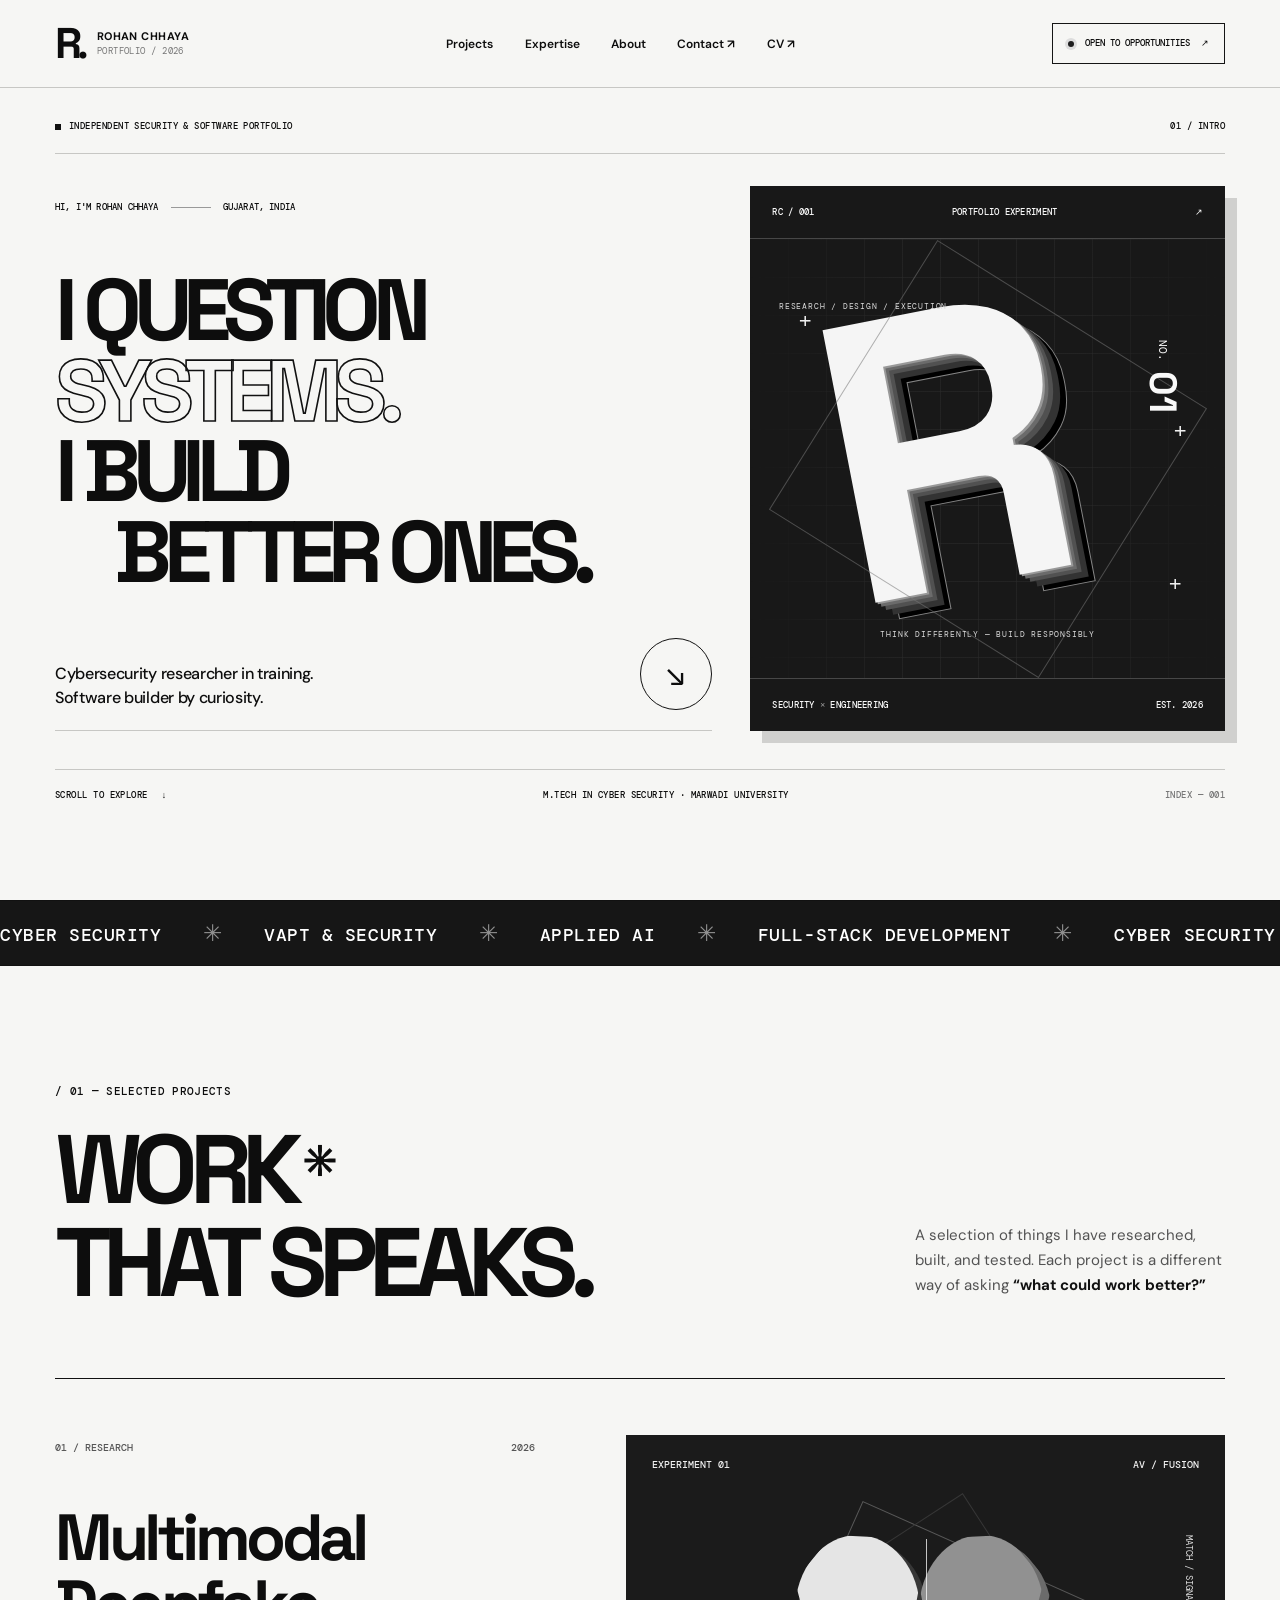
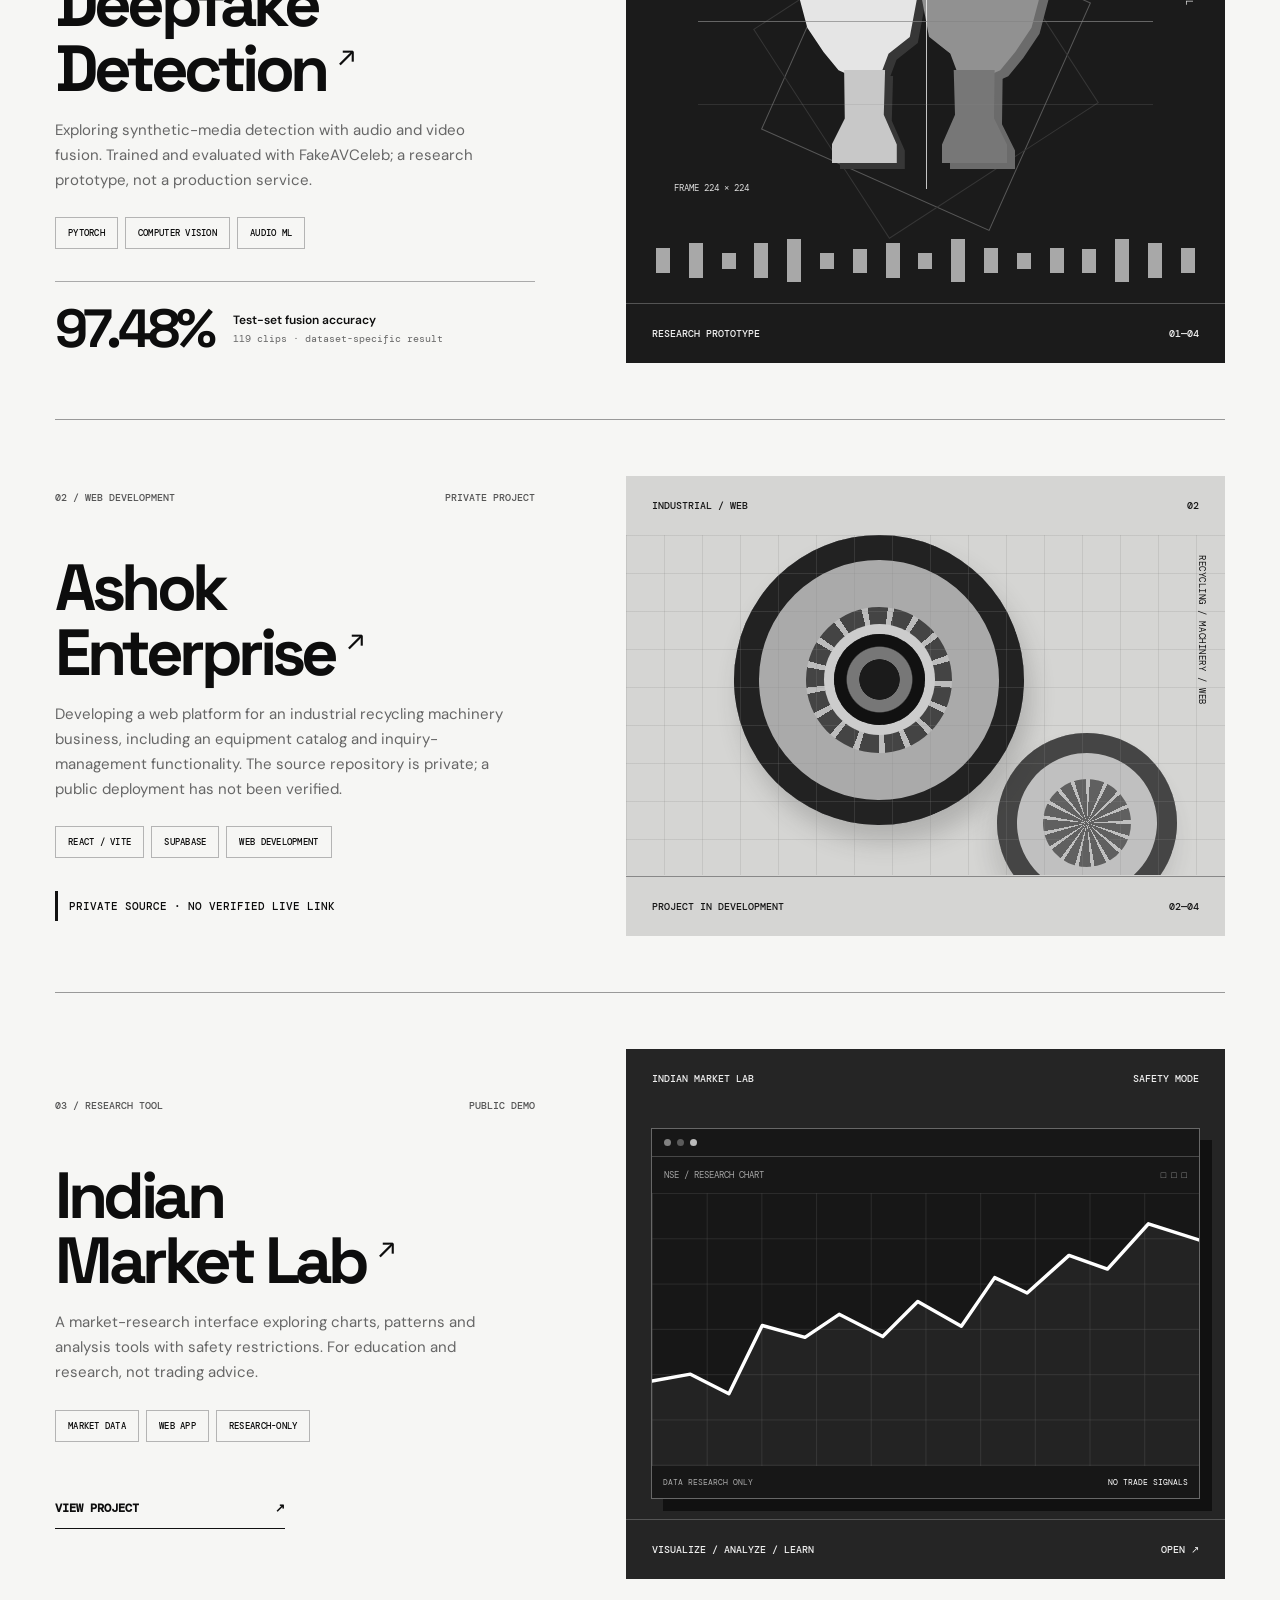
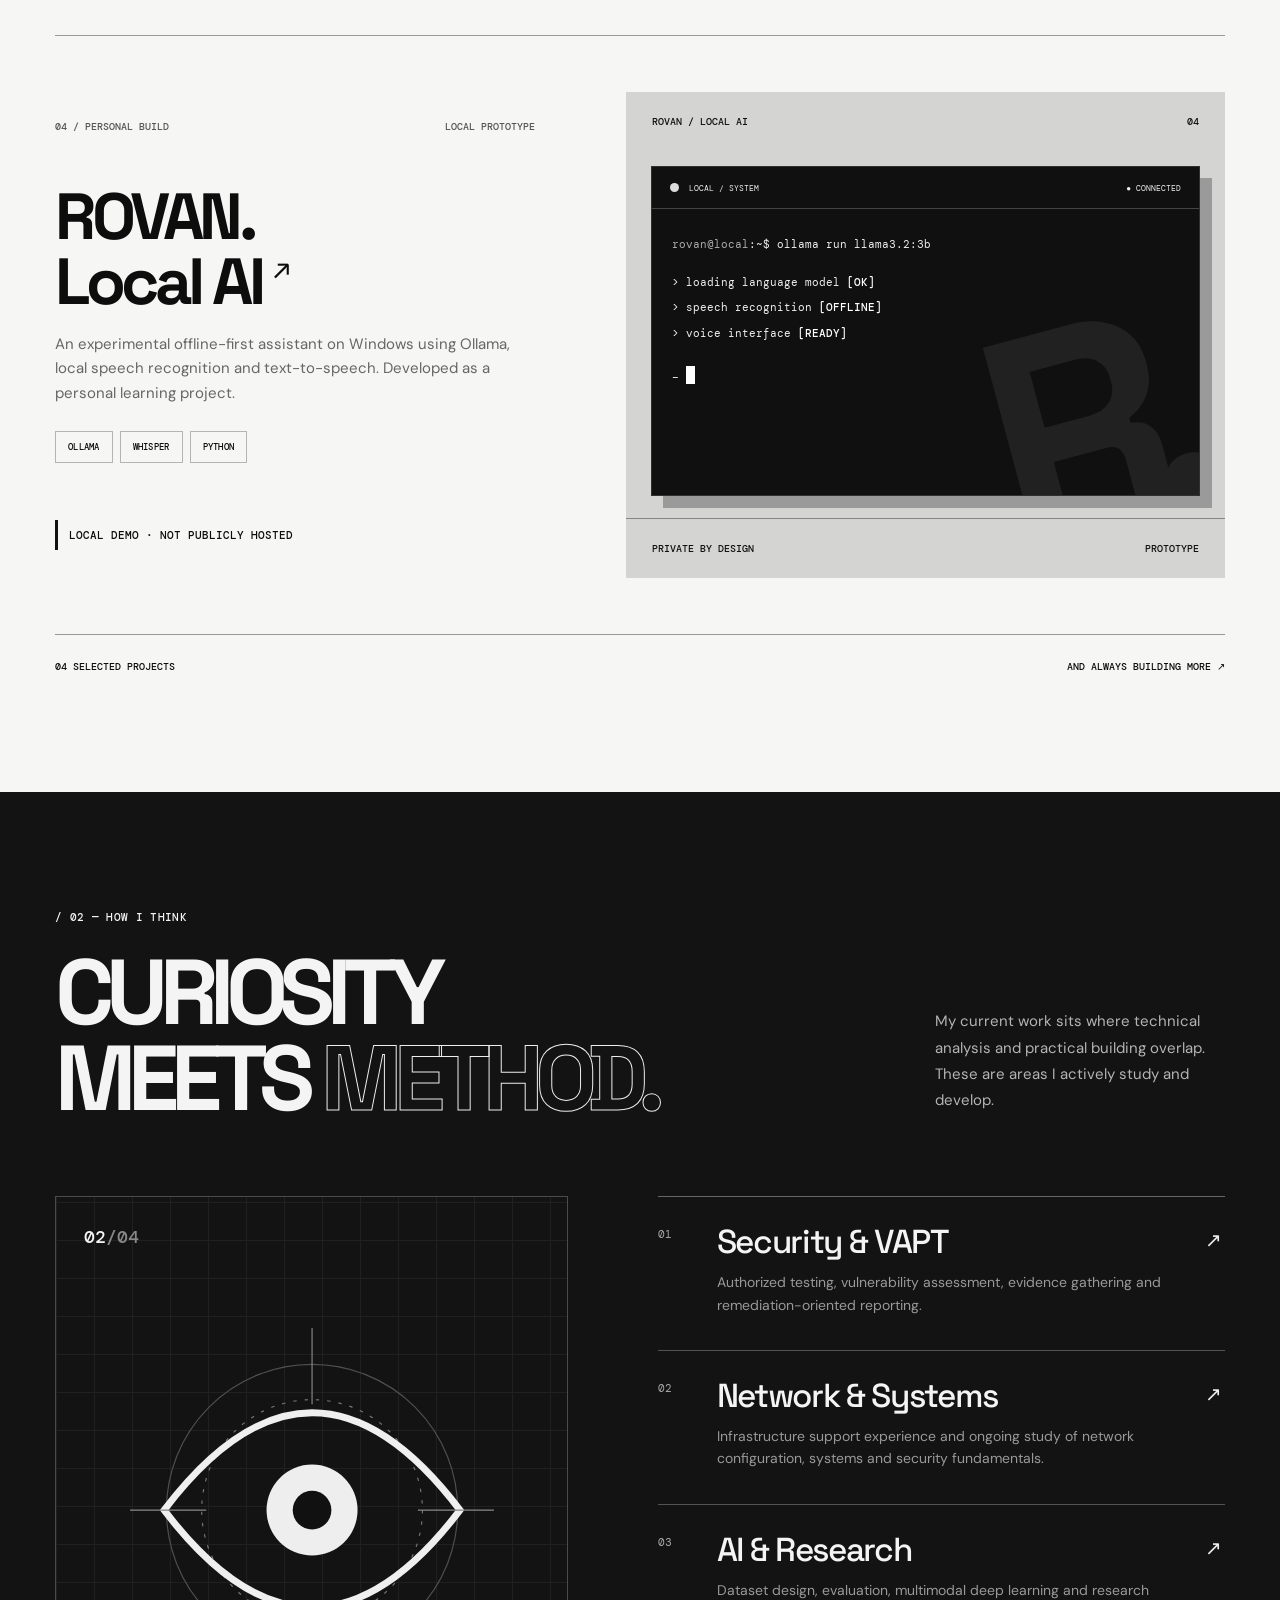
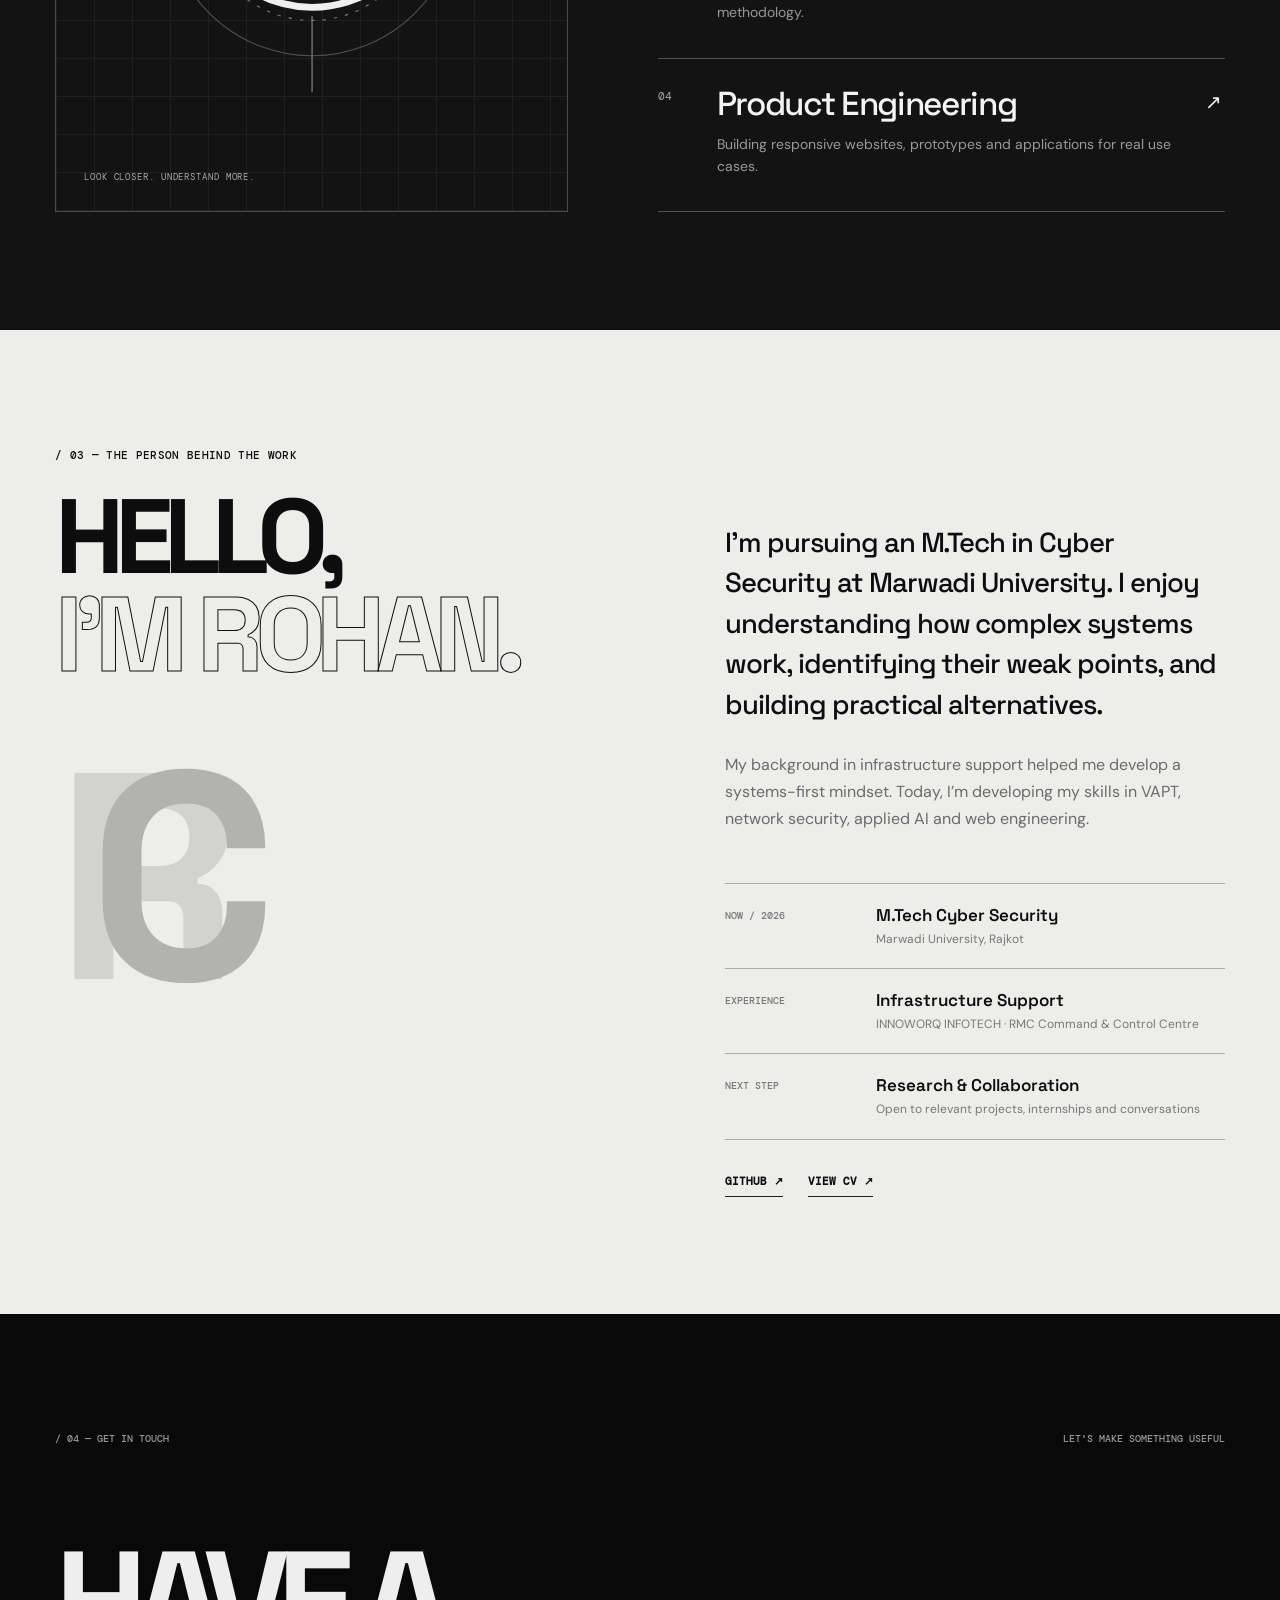
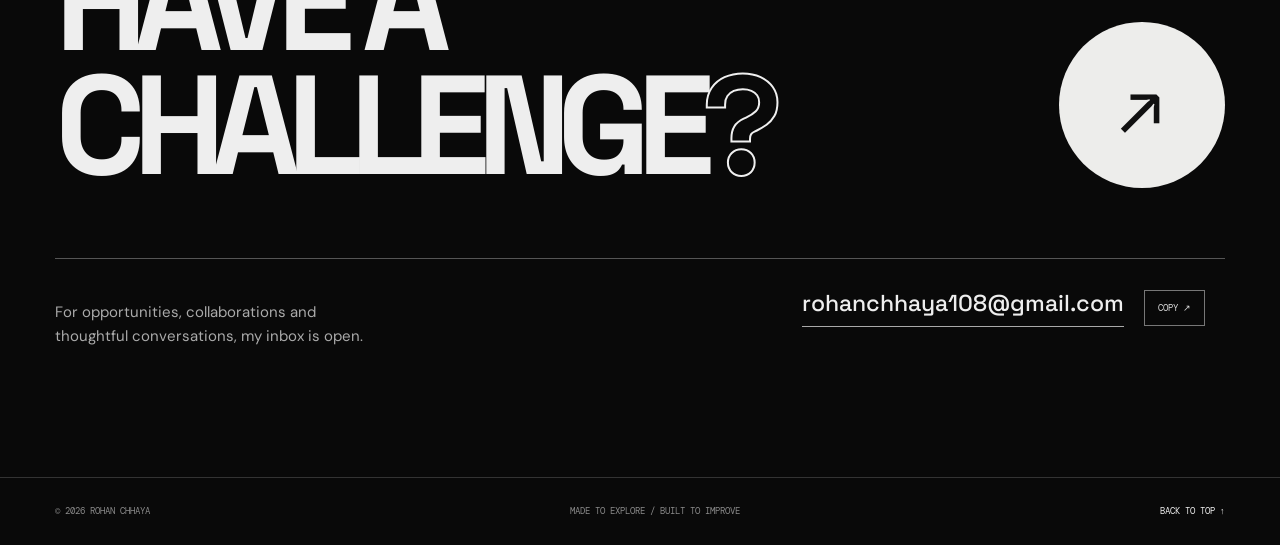
==== index.html @ 777777a0 "fix: correct Ashok Enterprise attribution and remove digital forensics" ====
<!DOCTYPE html>
<html lang="en">
<head>
  <meta charset="UTF-8">
  <meta name="viewport" content="width=device-width, initial-scale=1">
  <meta name="color-scheme" content="light">
  <meta name="theme-color" content="#f6f6f4">
  <meta name="description" content="Rohan Chhaya — M.Tech Cyber Security student, applied AI researcher, and security-minded developer. Selected projects, research and experience.">
  <meta property="og:title" content="Rohan Chhaya | Security, Research & Engineering">
  <meta property="og:description" content="Exploring the space between cybersecurity research and thoughtful engineering.">
  <meta property="og:type" content="website">
  <title>Rohan Chhaya — Selected Work</title>
  <link rel="icon" href="favicon.svg" type="image/svg+xml">
  <link rel="preconnect" href="https://fonts.googleapis.com">
  <link rel="preconnect" href="https://fonts.gstatic.com" crossorigin>
  <link href="https://fonts.googleapis.com/css2?family=DM+Mono:wght@400;500&family=DM+Sans:wght@400;500;600;700&family=Space+Grotesk:wght@400;500;600;700&display=swap" rel="stylesheet">
  <link rel="stylesheet" href="style.css">
  <script>if (!window.matchMedia('(prefers-reduced-motion: reduce)').matches) document.documentElement.classList.add('intro-active');</script>
  <link rel="stylesheet" href="intro.css">
  <script src="script.js" defer></script>
  <script src="intro.js" defer></script>
</head>
<body>
  <div class="intro-screen" id="portfolio-intro" role="dialog" aria-modal="true" aria-label="Portfolio opening">
    <div class="intro-rail"><span>RC / 2026</span><span>AN EXPLORATION OF SECURITY &amp; DESIGN</span></div>
    <div class="intro-stage">
      <div class="intro-monogram" aria-hidden="true">R</div>
      <span class="intro-kicker">WELCOME TO MY WORLD</span>
      <div class="intro-name" aria-label="Rohan Chhaya"><span>ROHAN</span><span>CHHAYA<span class="intro-period">.</span></span></div>
      <p class="intro-desc">SECURITY × RESEARCH × ENGINEERING</p>
    </div>
    <div class="intro-footer">
      <span>OPENING PORTFOLIO / 001</span>
      <div class="intro-progress" aria-hidden="true"><span></span></div>
      <button class="intro-skip" type="button" aria-label="Skip opening animation">SKIP INTRO ↗</button>
    </div>
  </div>
  <a class="skip-link" href="#main">Skip to content</a>
  <div class="progress" id="progress" aria-hidden="true"></div>
  <header class="header" id="top">
    <a class="identity" href="#top" aria-label="Rohan Chhaya, home"><span class="identity-mark">R<span class="identity-dot">.</span></span><span class="identity-name">ROHAN CHHAYA<small>PORTFOLIO / 2026</small></span></a>
    <nav class="nav" id="primary-nav" aria-label="Main navigation">
      <a href="#projects">Projects</a>
      <a href="#approach">Expertise</a>
      <a href="#about">About</a>
      <a href="#contact">Contact <span aria-hidden="true">↗</span></a>
      <a href="cv.html">CV ↗</a>
    </nav>
    <a class="availability" href="mailto:rohanchhaya108@gmail.com?subject=Portfolio%20enquiry"><span class="availability-indicator"></span> OPEN TO OPPORTUNITIES <span aria-hidden="true">↗</span></a>
    <button class="menu-button" type="button" aria-label="Open navigation" aria-controls="primary-nav" aria-expanded="false"><span></span><span></span></button>
  </header>

  <main id="main">
    <section class="hero" aria-labelledby="hero-heading">
      <div class="hero-gridline" aria-hidden="true"></div>
      <div class="hero-meta"><span><i class="meta-square"></i> INDEPENDENT SECURITY & SOFTWARE PORTFOLIO</span><span>01 / INTRO</span></div>
      <div class="hero-layout">
        <div class="hero-wording">
          <p class="eyebrow reveal">HI, I'M ROHAN CHHAYA <span class="eyebrow-rule"></span> GUJARAT, INDIA</p>
          <h1 id="hero-heading" class="hero-title reveal">I QUESTION<br><span class="title-outline">SYSTEMS.</span><br>I BUILD<br><span class="title-indent">BETTER <i>ONES.</i></span></h1>
          <div class="hero-lower reveal"><p>Cybersecurity researcher in training.<br>Software builder by curiosity.</p><a class="round-link" href="#projects" aria-label="Explore selected projects"><span aria-hidden="true">↘</span></a></div>
        </div>
        <div class="poster reveal" aria-label="Abstract monochrome Rohan Chhaya monogram artwork">
          <div class="poster-head"><span>RC / 001</span><span>PORTFOLIO EXPERIMENT</span><span>↗</span></div>
          <div class="poster-art" aria-hidden="true">
            <div class="poster-grid"></div>
            <div class="poster-tape tape-a">RESEARCH / DESIGN / EXECUTION</div>
            <div class="poster-letter poster-letter-back">R</div>
            <div class="poster-letter poster-letter-front">R</div>
            <div class="poster-ring"></div>
            <div class="poster-cross c1">+</div><div class="poster-cross c2">+</div><div class="poster-cross c3">+</div>
            <div class="poster-number">NO. <b>01</b></div>
            <div class="poster-tape tape-b">THINK DIFFERENTLY — BUILD RESPONSIBLY</div>
          </div>
          <div class="poster-foot"><span>SECURITY <b>×</b> ENGINEERING</span><span>EST. 2026</span></div>
        </div>
      </div>
      <div class="hero-foot"><span>SCROLL TO EXPLORE <span aria-hidden="true">↓</span></span><span>M.TECH IN CYBER SECURITY · MARWADI UNIVERSITY</span><span>INDEX — 001</span></div>
    </section>

    <div class="ticker" aria-label="Areas of focus"><div class="ticker-inner" aria-hidden="true"><span>CYBER SECURITY <b>✳</b> VAPT &amp; SECURITY <b>✳</b> APPLIED AI <b>✳</b> FULL-STACK DEVELOPMENT <b>✳</b> CYBER SECURITY <b>✳</b> VAPT &amp; SECURITY <b>✳</b> APPLIED AI <b>✳</b> FULL-STACK DEVELOPMENT <b>✳</b></span></div></div>

    <section class="projects section-pad" id="projects" aria-labelledby="projects-heading">
      <div class="section-intro reveal"><div><p class="section-index">/ 01 — SELECTED PROJECTS</p><h2 id="projects-heading">WORK<span class="asterisk">*</span><br>THAT SPEAKS.</h2></div><p class="intro-note">A selection of things I have researched, built, and tested. Each project is a different way of asking <em>“what could work better?”</em></p></div>
      <div class="project-list">
        <article class="work-item reveal" data-theme="deepfake"><div class="work-main">
          <div class="work-label"><span>01 / RESEARCH</span><span>2026</span></div>
          <h3>Multimodal<br>Deepfake Detection<span class="work-arrow">↗</span></h3>
          <p>Exploring synthetic-media detection with audio and video fusion. Trained and evaluated with FakeAVCeleb; a research prototype, not a production service.</p>
          <div class="work-tags"><span>PYTORCH</span><span>COMPUTER VISION</span><span>AUDIO ML</span></div>
          <div class="work-result"><strong>97.48%</strong><span>Test-set fusion accuracy<br><small>119 clips · dataset-specific result</small></span></div>
        </div><div class="work-artwork image-deepfake" role="img" aria-label="Illustration of paired audio and video analysis panels"><div class="art-topline"><span>EXPERIMENT 01</span><span>AV / FUSION</span></div><div class="face-visual"><div class="face-profile left-profile"><span class="head"></span><span class="neck"></span></div><div class="face-profile right-profile"><span class="head"></span><span class="neck"></span></div><div class="face-centerline"></div><div class="scan-line scan-one"></div><div class="scan-line scan-two"></div><span class="face-label face-label-a">FRAME 224 × 224</span><span class="face-label face-label-b">MATCH / SIGNAL</span></div><div class="wave-visual" aria-hidden="true"><span></span><span></span><span></span><span></span><span></span><span></span><span></span><span></span><span></span><span></span><span></span><span></span><span></span><span></span><span></span><span></span><span></span></div><div class="art-bottomline"><span>RESEARCH PROTOTYPE</span><span>01—04</span></div></div></article>

        <article class="work-item reveal" data-theme="ashok"><div class="work-main"><div class="work-label"><span>02 / WEB DEVELOPMENT</span><span>PRIVATE PROJECT</span></div><h3>Ashok<br>Enterprise<span class="work-arrow">↗</span></h3><p>Developing a web platform for an industrial recycling machinery business, including an equipment catalog and inquiry-management functionality. The source repository is private; a public deployment has not been verified.</p><div class="work-tags"><span>REACT / VITE</span><span>SUPABASE</span><span>WEB DEVELOPMENT</span></div><div class="work-note">PRIVATE SOURCE · NO VERIFIED LIVE LINK</div></div><div class="work-artwork image-ashok" role="img" aria-label="Industrial equipment project illustration"><div class="art-topline"><span>INDUSTRIAL / WEB</span><span>02</span></div><div class="precision-art" aria-hidden="true"><div class="gear gear-a"></div><div class="gear gear-b"></div><div class="gear-hole"></div><div class="precision-grid"></div><div class="vertical-caption">RECYCLING / MACHINERY / WEB</div></div><div class="art-bottomline"><span>PROJECT IN DEVELOPMENT</span><span>02—04</span></div></div></article>

        <article class="work-item reveal" data-theme="market"><div class="work-main"><div class="work-label"><span>03 / RESEARCH TOOL</span><span>PUBLIC DEMO</span></div><h3>Indian<br>Market Lab<span class="work-arrow">↗</span></h3><p>A market-research interface exploring charts, patterns and analysis tools with safety restrictions. For education and research, not trading advice.</p><div class="work-tags"><span>MARKET DATA</span><span>WEB APP</span><span>RESEARCH-ONLY</span></div><a class="text-link" href="https://indian-market-lab-fullstack.onrender.com/" target="_blank" rel="noopener noreferrer">VIEW PROJECT <span aria-hidden="true">↗</span></a></div><a class="work-artwork image-market" href="https://indian-market-lab-fullstack.onrender.com/" target="_blank" rel="noopener noreferrer" aria-label="Visit Indian Market Lab"><div class="art-topline"><span>INDIAN MARKET LAB</span><span>SAFETY MODE</span></div><div class="market-screen" aria-hidden="true"><div class="market-dots"><i></i><i></i><i></i></div><div class="market-axis">NSE / RESEARCH CHART <span>□ □ □</span></div><svg viewBox="0 0 640 320" preserveAspectRatio="none" aria-hidden="true"><defs><pattern id="chartgrid" width="64" height="53" patternUnits="userSpaceOnUse"><path d="M64 0H0V53" fill="none" stroke="#464646" stroke-width="1"/></pattern></defs><rect width="640" height="320" fill="url(#chartgrid)"/><path d="M0 220 L45 212 L90 235 L129 155 L179 169 L219 142 L270 168 L311 127 L362 156 L401 99 L439 117 L488 73 L533 89 L581 36 L640 55" fill="none" stroke="#fff" stroke-width="4" stroke-linejoin="round" stroke-linecap="round"/><path d="M0 220 L45 212 L90 235 L129 155 L179 169 L219 142 L270 168 L311 127 L362 156 L401 99 L439 117 L488 73 L533 89 L581 36 L640 55 L640 320 L0 320 Z" fill="#fff" opacity=".05"/></svg><div class="market-bottom">DATA RESEARCH ONLY <b>NO TRADE SIGNALS</b></div></div><div class="art-bottomline"><span>VISUALIZE / ANALYZE / LEARN</span><span>OPEN ↗</span></div></a></article>

        <article class="work-item reveal" data-theme="rovan"><div class="work-main"><div class="work-label"><span>04 / PERSONAL BUILD</span><span>LOCAL PROTOTYPE</span></div><h3>ROVAN.<br>Local AI<span class="work-arrow">↗</span></h3><p>An experimental offline-first assistant on Windows using Ollama, local speech recognition and text-to-speech. Developed as a personal learning project.</p><div class="work-tags"><span>OLLAMA</span><span>WHISPER</span><span>PYTHON</span></div><div class="work-note">LOCAL DEMO · NOT PUBLICLY HOSTED</div></div><div class="work-artwork image-rovan" role="img" aria-label="Illustration of a command interface for a local AI assistant"><div class="art-topline"><span>ROVAN / LOCAL AI</span><span>04</span></div><div class="console-art"><div class="console-bar"><i></i><span>LOCAL / SYSTEM</span><span>● CONNECTED</span></div><div class="console-body"><p><span>rovan@local</span>:~$ ollama run llama3.2:3b</p><p>&gt; loading language model <b>[OK]</b></p><p>&gt; speech recognition <b>[OFFLINE]</b></p><p>&gt; voice interface <b>[READY]</b></p><p class="console-command">_ <span class="console-caret"></span></p></div><div class="console-big">R.</div></div><div class="art-bottomline"><span>PRIVATE BY DESIGN</span><span>PROTOTYPE</span></div></div></article>
      </div>
      <div class="end-work"><span>04 SELECTED PROJECTS</span><span>AND ALWAYS BUILDING MORE <span aria-hidden="true">↗</span></span></div>
    </section>

    <section class="expertise section-pad" id="approach" aria-labelledby="expertise-heading"><div class="expertise-header reveal"><div><p class="section-index">/ 02 — HOW I THINK</p><h2 id="expertise-heading">CURIOSITY<br>MEETS <span>METHOD.</span></h2></div><p>My current work sits where technical analysis and practical building overlap. These are areas I actively study and develop.</p></div><div class="expertise-columns">
      <div class="expertise-visual reveal"><div class="expertise-number">02<span>/04</span></div><div class="expertise-eye" aria-hidden="true"><svg viewBox="0 0 320 320"><circle cx="160" cy="160" r="128" fill="none" stroke="#505050" stroke-width="1"/><circle cx="160" cy="160" r="97" fill="none" stroke="#777" stroke-width="1" stroke-dasharray="3 7"/><path d="M30 160 Q160 -11 290 160 Q160 331 30 160Z" fill="none" stroke="#efefef" stroke-width="6"/><circle cx="160" cy="160" r="40" fill="#eee"/><circle cx="160" cy="160" r="17" fill="#111"/><path d="M160 0V67M160 253V320M0 160H67M253 160H320" stroke="#888"/></svg></div><span>LOOK CLOSER. UNDERSTAND MORE.</span></div>
      <div class="expertise-rows reveal"><div class="expertise-row"><span>01</span><div><h3>Security & VAPT</h3><p>Authorized testing, vulnerability assessment, evidence gathering and remediation-oriented reporting.</p></div><span class="skill-icon" aria-hidden="true">↗</span></div><div class="expertise-row"><span>02</span><div><h3>Network &amp; Systems</h3><p>Infrastructure support experience and ongoing study of network configuration, systems and security fundamentals.</p></div><span class="skill-icon" aria-hidden="true">↗</span></div><div class="expertise-row"><span>03</span><div><h3>AI & Research</h3><p>Dataset design, evaluation, multimodal deep learning and research methodology.</p></div><span class="skill-icon" aria-hidden="true">↗</span></div><div class="expertise-row"><span>04</span><div><h3>Product Engineering</h3><p>Building responsive websites, prototypes and applications for real use cases.</p></div><span class="skill-icon" aria-hidden="true">↗</span></div></div>
    </div></section>

    <section class="about section-pad" id="about" aria-labelledby="about-heading"><div class="about-grid"><div class="reveal"><p class="section-index">/ 03 — THE PERSON BEHIND THE WORK</p><h2 id="about-heading">HELLO,<br><span>I'M ROHAN.</span></h2><div class="about-monogram" aria-hidden="true">R<span>C</span></div></div><div class="about-right reveal"><p class="about-lead">I'm pursuing an M.Tech in Cyber Security at Marwadi University. I enjoy understanding how complex systems work, identifying their weak points, and building practical alternatives.</p><p>My background in infrastructure support helped me develop a systems-first mindset. Today, I’m developing my skills in VAPT, network security, applied AI and web engineering.</p><div class="timeline"><div><span>NOW / 2026</span><strong>M.Tech Cyber Security</strong><small>Marwadi University, Rajkot</small></div><div><span>EXPERIENCE</span><strong>Infrastructure Support</strong><small>INNOWORQ INFOTECH · RMC Command & Control Centre</small></div><div><span>NEXT STEP</span><strong>Research & Collaboration</strong><small>Open to relevant projects, internships and conversations</small></div></div><div class="about-links"><a href="https://github.com/Rohan-chhaya-108" target="_blank" rel="noopener noreferrer">GITHUB ↗</a><a href="cv.html">VIEW CV ↗</a></div></div></div></section>

    <section class="contact section-pad" id="contact" aria-labelledby="contact-heading"><div class="contact-meta"><span>/ 04 — GET IN TOUCH</span><span>LET'S MAKE SOMETHING USEFUL</span></div><div class="contact-main reveal"><h2 id="contact-heading">HAVE A<br>CHALLENGE<span>?</span></h2><a class="contact-big-button" href="mailto:rohanchhaya108@gmail.com?subject=Let's%20work%20together" aria-label="Email Rohan about collaborating">↗</a></div><div class="contact-bottom"><p>For opportunities, collaborations and thoughtful conversations, my inbox is open.</p><div class="contact-email"><a href="mailto:rohanchhaya108@gmail.com">rohanchhaya108@gmail.com</a><button class="copy-button" type="button" data-copy="rohanchhaya108@gmail.com" aria-label="Copy email address">COPY ↗</button><span id="copy-status" role="status" aria-live="polite"></span></div></div></section>
  </main>
  <footer class="footer"><span>© <span id="year">2026</span> ROHAN CHHAYA</span><span>MADE TO EXPLORE / BUILT TO IMPROVE</span><a href="#top">BACK TO TOP ↑</a></footer>
</body>
</html>
---- style.css ----
:root{--white:#f6f6f4;--paper:#ededeb;--black:#0d0d0d;--charcoal:#1c1c1c;--grey:#727272;--border:#c7c7c4;--border-dark:#363636;--font:'Space Grotesk',Arial,sans-serif;--mono:'DM Mono',monospace;--body:'DM Sans',Arial,sans-serif}
*,*::before,*::after{box-sizing:border-box}html{scroll-behavior:smooth;scroll-padding-top:90px}body{margin:0;background:var(--white);color:var(--black);font-family:var(--body);overflow-x:hidden}body.menu-open{overflow:hidden}a{color:inherit;text-decoration:none}button{font:inherit;cursor:pointer}button,a{-webkit-tap-highlight-color:transparent}button:focus-visible,a:focus-visible{outline:3px solid #888;outline-offset:4px}::selection{background:#141414;color:#fff}.skip-link{position:fixed;z-index:999;top:-80px;left:1rem;background:#fff;padding:1rem;color:#000}.skip-link:focus{top:1rem}.progress{height:3px;width:0;background:#121212;position:fixed;top:0;left:0;z-index:120;pointer-events:none}
.header{height:88px;padding:0 clamp(22px,4.3vw,86px);display:flex;align-items:center;gap:28px;justify-content:space-between;position:relative;z-index:30;border-bottom:1px solid var(--border);background:var(--white)}.identity{display:flex;align-items:center;gap:13px;min-width:240px}.identity-mark{font:700 43px/.92 var(--font);letter-spacing:-.12em}.identity-dot{font-family:var(--font);font-weight:500}.identity-name{font:700 11px/1.45 var(--body);letter-spacing:.04em;white-space:nowrap}.identity-name small{display:block;color:#777;font:400 9px/1.5 var(--mono);letter-spacing:.05em}.nav{display:flex;align-items:center;gap:clamp(16px,2.45vw,39px);font:600 12px/1 var(--body)}.nav a{position:relative;padding:8px 0}.nav a::after{content:'';position:absolute;left:0;bottom:0;width:0;height:1px;background:#111;transition:width .25s}.nav a:hover::after,.nav a:focus-visible::after{width:100%}.availability{font:500 9px/1.4 var(--mono);border:1px solid #151515;padding:13px 15px;display:flex;align-items:center;gap:11px;white-space:nowrap;transition:background .2s,color .2s}.availability:hover{background:#111;color:#fff}.availability-indicator{width:6px;height:6px;border-radius:100%;background:#1d1d1d;box-shadow:0 0 0 3px #ddd}.availability:hover .availability-indicator{background:#fff;box-shadow:0 0 0 3px #777}.menu-button{display:none;width:45px;height:44px;border:1px solid var(--border);background:none;position:relative;flex-direction:column;justify-content:center;gap:6px;align-items:center}.menu-button span{width:19px;height:2px;background:#111;transition:transform .2s}.menu-open .menu-button span:first-child{transform:translateY(4px) rotate(45deg)}.menu-open .menu-button span:last-child{transform:translateY(-4px) rotate(-45deg)}
.hero{padding:20px clamp(22px,4.3vw,86px) 0;min-height:calc(100svh - 88px);position:relative;overflow:hidden;isolation:isolate}.hero-gridline{position:absolute;inset:0;pointer-events:none;background-image:linear-gradient(90deg,transparent 49.965%,#dfdfda 50%,transparent 50.035%);opacity:.38;z-index:-1}.hero-meta,.hero-foot{display:flex;justify-content:space-between;gap:15px;font:500 9px/1.7 var(--mono);letter-spacing:.05em}.hero-meta{padding:11px 0 19px;border-bottom:1px solid var(--border)}.hero-meta>span:first-child{display:flex;align-items:center;gap:8px}.meta-square{height:6px;width:6px;background:#111}.hero-layout{display:grid;grid-template-columns:minmax(0,1.08fr) minmax(0,.78fr);align-items:stretch;gap:clamp(34px,3vw,58px);padding:32px 0 38px;min-height:680px}.hero-wording{display:flex;flex-direction:column;justify-content:space-between;min-width:0}.eyebrow{font:500 clamp(8px,.7vw,10px)/1.6 var(--mono);letter-spacing:.02em;display:flex;gap:12px;align-items:center;white-space:nowrap;margin:14px 0 0}.eyebrow-rule{width:40px;flex-shrink:1;height:1px;background:#999}.hero-title{font:700 clamp(64px,7vw,132px)/.93 var(--font);letter-spacing:-.097em;margin:35px 0 25px;white-space:nowrap}.title-outline{-webkit-text-stroke:1.6px #111;color:transparent}.title-indent{display:inline-block;margin-left:9%}.title-indent i{font-style:normal}.hero-lower{display:flex;align-items:end;justify-content:space-between;padding-bottom:20px;border-bottom:1px solid var(--border)}.hero-lower p{font:500 clamp(14px,1.26vw,18px)/1.5 var(--body);margin:0;letter-spacing:-.02em}.round-link{height:72px;width:72px;border:1px solid #111;border-radius:50%;display:grid;place-items:center;font:400 32px var(--font);transition:background .22s,color .22s,transform .22s}.round-link:hover{background:#111;color:#fff;transform:rotate(-45deg)}
.poster{min-height:604px;background:#181818;color:#f9f9f9;overflow:hidden;position:relative;box-shadow:12px 12px 0 #d0d0ce;display:flex;flex-direction:column}.poster-head,.poster-foot{position:relative;z-index:4;display:flex;justify-content:space-between;align-items:center;gap:10px;padding:20px 22px;font:500 9px var(--mono);letter-spacing:.03em}.poster-head{border-bottom:1px solid #474747}.poster-foot{border-top:1px solid #474747}.poster-foot b{font-weight:400;color:#9b9b9b}.poster-art{flex:1;position:relative;overflow:hidden;display:flex;align-items:center;justify-content:center}.poster-grid{position:absolute;inset:0;background-image:linear-gradient(#2d2d2d80 1px,transparent 1px),linear-gradient(90deg,#2d2d2d80 1px,transparent 1px);background-size:38px 38px;mask-image:linear-gradient(90deg,transparent,#000 30%,#000 70%,transparent)}.poster-ring{width:67%;aspect-ratio:1;border:1px solid #777;position:absolute;transform:rotate(32deg);opacity:.55}.poster-letter{position:absolute;font:700 clamp(270px,32vw,540px)/1 var(--font);letter-spacing:-.14em;left:15%;top:50%;transform:translateY(-51%) rotate(-11deg);pointer-events:none}.poster-letter-back{color:#000;-webkit-text-stroke:1px #858585;transform:translate(24px,-47%) rotate(-11deg)}.poster-letter-front{color:#f5f5f5;text-shadow:2px 2px 0 #999,5px 5px 0 #6b6b6b,9px 9px 0 #515151,15px 15px 0 #333;animation:poster-levitate 7s ease-in-out infinite}.poster-number{position:absolute;top:23%;right:8%;font:400 11px var(--mono);writing-mode:vertical-rl;display:flex;gap:10px;align-items:center}.poster-number b{font:700 38px var(--font)}.poster-cross{position:absolute;color:#f0f0f0;font:300 24px var(--mono)}.c1{top:15%;left:10%}.c2{bottom:18%;right:9%}.c3{top:40%;right:8%}.poster-tape{position:absolute;font:400 8px var(--mono);letter-spacing:.1em;z-index:2;white-space:nowrap;color:#ddd}.tape-a{left:6%;top:14%}.tape-b{bottom:9%;left:50%;transform:translateX(-50%)}.hero-foot{border-top:1px solid var(--border);padding:18px 0 22px}.hero-foot>span:first-child span{margin-left:8px}.hero-foot>span:last-child{color:#777}.ticker{border-top:1px solid #111;border-bottom:1px solid #111;background:#161616;color:#fff;overflow:hidden;padding:17px 0}.ticker-inner{white-space:nowrap;width:max-content;animation:ticker 28s linear infinite}.ticker-inner span{font:500 clamp(13px,1.4vw,21px)/1.4 var(--mono);letter-spacing:.03em}.ticker-inner b{font:500 23px var(--font);padding:0 30px;color:#909090}
.section-pad{padding:clamp(80px,9.2vw,148px) clamp(22px,4.3vw,86px)}.section-intro,.expertise-header{display:flex;justify-content:space-between;align-items:end;gap:40px}.section-index{font:500 11px/1.4 var(--mono);letter-spacing:.03em;margin:0 0 25px}.section-intro h2,.expertise-header h2,.about h2{font:700 clamp(55px,7.6vw,132px)/.93 var(--font);letter-spacing:-.088em;margin:0}.asterisk{font:400 .75em var(--font);vertical-align:top;padding-left:6px}.intro-note{width:min(310px,30%);font:400 15px/1.65 var(--body);color:#535353;margin:0 0 10px}.intro-note em{font-style:normal;color:#111;font-weight:700}.projects{background:var(--white)}.project-list{margin-top:70px;border-top:1px solid #111}.work-item{border-bottom:1px solid #999;display:grid;grid-template-columns:minmax(0,.89fr) minmax(0,1.11fr);gap:7.1vw;padding:56px 0;align-items:center}.work-main{min-width:0;display:flex;flex-direction:column;align-items:flex-start;min-height:480px}.work-label{width:100%;display:flex;align-items:center;justify-content:space-between;gap:10px;font:500 10px/1.4 var(--mono);color:#555}.work-main h3{font:700 clamp(43px,5.1vw,88px)/1 var(--font);letter-spacing:-.069em;margin:62px 0 17px}.work-arrow{font:400 .45em var(--font);margin-left:12px;vertical-align:top}.work-main>p{font:400 clamp(15px,1.16vw,18px)/1.65 var(--body);max-width:460px;color:#666;margin:0 0 25px}.work-tags{display:flex;gap:7px;flex-wrap:wrap;margin:0 0 32px}.work-tags span{border:1px solid #b4b4b4;padding:9px 12px;font:500 9px var(--mono);letter-spacing:.03em}.work-result{display:flex;align-items:center;gap:20px;margin-top:auto;border-top:1px solid #aaa;width:100%;padding-top:20px}.work-result strong{font:700 clamp(35px,4.2vw,64px)/1 var(--font);letter-spacing:-.07em}.work-result span{font:600 12px/1.55 var(--body)}.work-result small{font:400 10px/1.4 var(--mono);color:#666}.text-link{font:700 12px/1.4 var(--mono);border-bottom:1px solid #111;padding-bottom:11px;display:flex;justify-content:space-between;gap:55px;min-width:230px;margin-top:auto}.text-link:hover span{transform:translate(3px,-3px)}.text-link span{transition:transform .2s}.work-note{font:500 11px var(--mono);margin-top:auto;border-left:3px solid #111;padding:8px 11px}.work-artwork{position:relative;min-height:510px;overflow:hidden;display:flex;flex-direction:column;justify-content:space-between;transition:filter .25s}.work-artwork:hover{filter:contrast(1.12)}.art-topline,.art-bottomline{padding:23px 26px;display:flex;align-items:center;justify-content:space-between;position:relative;z-index:3;font:500 10px var(--mono);gap:10px}.art-bottomline{border-top:1px solid #ffffff40}.image-deepfake{background:#1b1b1b;color:#f0f0f0}.face-visual{flex:1;display:grid;place-items:center;position:relative;min-height:345px}.face-visual::before,.face-visual::after{content:'';position:absolute;height:250px;width:250px;border:1px solid #585858;transform:rotate(24deg)}.face-visual::after{transform:rotate(57deg);border-color:#363636}.face-profile{position:absolute;width:155px;height:240px;top:12%;z-index:1;filter:drop-shadow(8px 6px 0 #373737)}.left-profile{left:26%}.right-profile{left:46%;filter:drop-shadow(-8px 6px 0 #6b6b6b);transform:scaleX(-1)}.face-profile .head{position:absolute;top:0;left:13px;width:125px;height:152px;background:#e5e5e5;border-radius:50% 50% 43% 43%;clip-path:polygon(30% 0,79% 2%,100% 32%,92% 67%,75% 78%,65% 100%,35% 89%,23% 77%,10% 61%,0 30%)}.right-profile .head{background:#919191}.face-profile .neck{position:absolute;top:135px;left:50px;width:65px;height:93px;background:#c8c8c8;clip-path:polygon(19% 0,82% 0,80% 48%,100% 80%,100% 100%,0 100%,0 80%,20% 52%)}.right-profile .neck{background:#777}.face-centerline{position:absolute;z-index:3;height:250px;left:50%;top:13%;width:1px;background:#fff;opacity:.75}.scan-line{position:absolute;z-index:4;left:12%;width:76%;height:1px;background:#858585;opacity:.7}.scan-one{top:37%;animation:scan 5s ease-in-out infinite}.scan-two{top:61%;opacity:.2}.face-label{position:absolute;z-index:4;font:400 9px var(--mono);color:#ddd}.face-label-a{bottom:13%;left:8%}.face-label-b{top:12%;right:5%;writing-mode:vertical-rl}.wave-visual{height:44px;margin:0 30px 20px;display:flex;align-items:center;justify-content:space-between;gap:4px;opacity:.73}.wave-visual span{height:calc(5px + var(--h,20) * 1px);background:#ddd;flex:1;max-width:14px}.wave-visual span:nth-child(2n){--h:30}.wave-visual span:nth-child(3n){--h:11}.wave-visual span:nth-child(5n){--h:38}.wave-visual span:nth-child(7n){--h:19}.image-ashok{background:#d5d5d3;color:#161616}.image-ashok .art-bottomline{border-color:#888}.precision-art{height:340px;position:relative;display:grid;place-items:center;overflow:hidden}.precision-grid{position:absolute;inset:0;background-image:linear-gradient(#88888835 1px,transparent 1px),linear-gradient(90deg,#88888835 1px,transparent 1px);background-size:38px 38px}.gear{position:absolute;border-radius:50%;background:repeating-conic-gradient(from 0deg,#444 0deg 8deg,#bcbcbc 8deg 13deg,#444 13deg 21deg);box-shadow:inset 0 0 0 25px #222,inset 0 0 0 72px #aaa,0 18px 25px #3333333a}.gear-a{width:290px;height:290px;transform:rotate(-22deg);left:18%;top:0}.gear-b{width:180px;height:180px;transform:rotate(15deg);right:8%;bottom:-38px;opacity:.8;box-shadow:inset 0 0 0 20px #222,inset 0 0 0 46px #bcbcbc,0 18px 25px #3333}.gear-hole{z-index:2;width:91px;height:91px;background:radial-gradient(circle,#1b1b1b 0 31%,#777 32% 50%,#111 52%);border-radius:50%;position:absolute;left:calc(18% + 100px);top:99px;box-shadow:0 0 0 10px #ccc}.vertical-caption{position:absolute;z-index:3;right:17px;top:20px;writing-mode:vertical-rl;font:400 9px var(--mono);letter-spacing:.06em}.image-market{background:#252525;color:#eee}.image-market .art-bottomline{border-color:#555}.market-screen{margin:20px 25px;flex:1;background:#171717;border:1px solid #676767;min-height:350px;display:flex;flex-direction:column;box-shadow:12px 12px 0 #111}.market-dots{height:28px;padding:0 12px;display:flex;gap:6px;align-items:center;border-bottom:1px solid #474747}.market-dots i{width:7px;height:7px;border-radius:50%;background:#828282}.market-dots i:nth-child(2){background:#5b5b5b}.market-dots i:nth-child(3){background:#bbb}.market-axis{font:400 9px var(--mono);padding:12px;display:flex;justify-content:space-between;color:#a4a4a4}.market-screen svg{display:block;width:100%;height:220px;flex:1}.market-bottom{display:flex;justify-content:space-between;padding:11px;font:400 8px var(--mono);color:#aaa}.market-bottom b{font-weight:400;color:#fff}.image-rovan{background:#d4d4d2;color:#111}.image-rovan .art-bottomline{border-color:#858585}.console-art{background:#101010;color:#eee;position:relative;margin:15px 25px 22px;min-height:330px;border:1px solid #303030;box-shadow:12px 12px 0 #9a9a9a;overflow:hidden}.console-bar{height:42px;border-bottom:1px solid #444;display:flex;align-items:center;gap:10px;padding:0 18px;font:400 8px var(--mono);position:relative;z-index:3}.console-bar i{height:9px;width:9px;background:#ddd;border-radius:50%}.console-bar span:last-child{margin-left:auto}.console-body{font:400 clamp(10px,.85vw,12px)/2.35 var(--mono);padding:23px 20px;position:relative;z-index:3}.console-body p{margin:0;white-space:nowrap}.console-body p:first-child{margin-bottom:12px}.console-body p span{color:#aaa}.console-body b{color:#fff;font-weight:500}.console-command{margin-top:15px!important}.console-caret{display:inline-block;width:9px;height:18px;vertical-align:middle;background:#fff;animation:blink 1.2s step-end infinite}.console-big{position:absolute;bottom:-82px;right:20px;color:#212121;font:700 295px/1 var(--font);letter-spacing:-.14em;transform:rotate(-15deg)}.end-work{padding-top:25px;display:flex;justify-content:space-between;gap:16px;font:500 10px/1.4 var(--mono)}
.expertise{background:#131313;color:#f4f4f4}.expertise-header h2{font-size:clamp(56px,7.2vw,124px)}.expertise-header h2 span{-webkit-text-stroke:1px #eee;color:transparent}.expertise-header>p{max-width:290px;font:400 15px/1.75 var(--body);color:#b4b4b4;margin:0 0 8px}.expertise-columns{display:grid;grid-template-columns:minmax(0,.95fr) minmax(0,1.05fr);gap:clamp(35px,7vw,115px);margin-top:75px}.expertise-visual{min-height:540px;display:flex;flex-direction:column;justify-content:space-between;padding:28px;border:1px solid #4b4b4b;background:repeating-linear-gradient(0deg,#202020,#202020 1px,transparent 1px,transparent 38px),repeating-linear-gradient(90deg,#202020,#202020 1px,transparent 1px,transparent 38px);overflow:hidden}.expertise-number{font:500 18px var(--mono)}.expertise-number span{color:#888}.expertise-eye{display:grid;place-items:center;align-self:center;width:min(80%,380px);aspect-ratio:1;transition:transform .8s}.expertise-visual:hover .expertise-eye{transform:rotate(12deg) scale(1.035)}.expertise-eye svg{width:100%;height:100%}.expertise-visual>span{font:400 9px var(--mono);color:#aaa;letter-spacing:.1em}.expertise-rows{align-self:stretch;border-top:1px solid #666}.expertise-row{display:grid;grid-template-columns:35px minmax(0,1fr) 20px;gap:24px;padding:30px 0 34px;border-bottom:1px solid #535353;transition:padding .2s}.expertise-row:hover{padding-left:10px}.expertise-row>span:first-child,.skill-icon{font:400 11px var(--mono);color:#aaa}.expertise-row h3{font:500 clamp(24px,2.6vw,42px)/1.2 var(--font);letter-spacing:-.04em;margin:-5px 0 9px}.expertise-row p{font:400 14px/1.6 var(--body);color:#999;margin:0;max-width:465px}.skill-icon{font-size:20px;color:#eee}
.about{background:var(--paper)}.about-grid{display:grid;grid-template-columns:minmax(0,1fr) minmax(0,.88fr);gap:8vw}.about h2{font-size:clamp(60px,8.25vw,140px)}.about h2 span{-webkit-text-stroke:1px #111;color:transparent}.about-monogram{font:700 clamp(200px,23vw,390px)/.9 var(--font);letter-spacing:-.14em;color:#d2d2cf;margin-top:60px;user-select:none}.about-monogram span{color:#b2b2af;margin-left:-.38em}.about-right{padding-top:75px}.about-lead{font:500 clamp(19px,2.15vw,33px)/1.47 var(--font);letter-spacing:-.038em;margin:0 0 26px}.about-right>p:not(.about-lead){font:400 16px/1.7 var(--body);color:#6b6b6b;max-width:570px;margin:0}.timeline{margin:50px 0 30px;border-top:1px solid #aaa}.timeline>div{display:grid;grid-template-columns:126px 1fr;column-gap:25px;padding:20px 0;border-bottom:1px solid #aaa}.timeline span{font:500 10px var(--mono);padding-top:5px;color:#777;grid-row:1/3}.timeline strong{font:600 17px var(--font)}.timeline small{font:400 12px/1.45 var(--body);color:#777;margin-top:5px}.about-links{display:flex;gap:25px;flex-wrap:wrap;margin-top:34px}.about-links a{font:600 11px var(--mono);border-bottom:1px solid #222;padding-bottom:8px}.about-links a:hover{color:#666}
.contact{background:#090909;color:#eee;min-height:690px}.contact-meta{display:flex;justify-content:space-between;gap:12px;font:500 10px var(--mono);color:#999}.contact-main{display:flex;align-items:end;justify-content:space-between;margin:95px 0 70px;gap:40px}.contact h2{font:700 clamp(70px,11vw,204px)/.88 var(--font);letter-spacing:-.095em;margin:0}.contact h2 span{-webkit-text-stroke:2px #efefef;color:transparent}.contact-big-button{height:clamp(105px,13vw,210px);width:clamp(105px,13vw,210px);flex-shrink:0;border-radius:50%;background:#ededeb;color:#111;display:grid;place-items:center;font:400 clamp(55px,6vw,100px) var(--font);transition:transform .3s,background .3s,color .3s}.contact-big-button:hover{transform:rotate(45deg) scale(1.05);background:#444;color:#fff}.contact-bottom{border-top:1px solid #555;padding-top:29px;display:flex;justify-content:space-between;align-items:center;gap:30px}.contact-bottom>p{font:400 15px/1.6 var(--body);color:#aaa;max-width:330px;margin:0}.contact-email{display:flex;align-items:center;gap:20px;flex-wrap:wrap}.contact-email>a{font:500 clamp(15px,1.8vw,25px) var(--font);border-bottom:1px solid #a9a9a9;padding-bottom:8px}.copy-button{background:none;border:1px solid #777;color:#ddd;padding:11px 13px;font:400 9px var(--mono)}.copy-button:hover{background:#eee;color:#111}.contact-email #copy-status{font:400 11px var(--mono);color:#ddd;flex-basis:100%;text-align:right;min-height:12px}.footer{background:#090909;color:#8a8a8a;border-top:1px solid #333;padding:27px clamp(22px,4.3vw,86px);display:flex;justify-content:space-between;gap:15px;font:400 9px/1.5 var(--mono)}.footer a{color:#eee}
.reveal{opacity:0;transform:translateY(28px);transition:opacity .75s ease,transform .75s cubic-bezier(.15,.75,.2,1)}.reveal.is-visible{opacity:1;transform:none}@keyframes poster-levitate{0%,100%{transform:translateY(-51%) rotate(-11deg)}50%{transform:translateY(-53%) rotate(-9deg)}}@keyframes ticker{to{transform:translateX(-50%)}}@keyframes blink{50%{opacity:0}}@keyframes scan{0%,100%{transform:translateY(-30px)}50%{transform:translateY(54px)}}
@media(max-width:1300px){.hero-title{font-size:clamp(56px,6.8vw,99px)}.hero-layout{min-height:580px}.poster{min-height:545px}.poster-letter{font-size:clamp(240px,31vw,410px)}.work-artwork{min-height:460px}.work-main{min-height:430px}.work-main h3{margin-top:50px}.identity{min-width:auto}}
@media(max-width:1080px){.availability{display:none}.hero-layout{grid-template-columns:1.05fr .85fr;gap:30px;min-height:550px}.hero-title{font-size:clamp(57px,6.7vw,80px)}.poster{min-height:510px}.poster-letter{left:8%;font-size:36vw}.work-item{gap:42px}.work-main h3{font-size:clamp(42px,5.2vw,62px)}.face-profile{transform:scale(.83);transform-origin:top left}.right-profile{transform:scale(-.83,.83);transform-origin:top left}.expertise-columns{gap:40px}}
@media(max-width:800px){.header{height:74px}.nav{position:absolute;top:74px;left:0;right:0;background:#f6f6f4;padding:30px 25px 45px;border-bottom:1px solid #aaa;display:flex;flex-direction:column;align-items:stretch;gap:0;visibility:hidden;opacity:0;pointer-events:none;transform:translateY(-8px);transition:opacity .22s,transform .22s,visibility .22s}.menu-open .nav{visibility:visible;opacity:1;pointer-events:auto;transform:none}.nav a{font:600 30px var(--font);padding:14px 0;border-bottom:1px solid #ccc}.menu-button{display:flex;margin-left:auto}.hero-layout{grid-template-columns:1fr;min-height:auto;gap:45px}.hero-wording{min-height:510px}.hero-title{font-size:clamp(68px,11vw,105px)}.poster{min-height:520px;max-width:610px;width:100%;margin:auto}.poster-letter{font-size:400px;left:19%}.hero-foot>span:last-child{display:none}.work-item{grid-template-columns:1fr;gap:25px;padding:45px 0}.work-main{min-height:0}.work-main h3{font-size:clamp(55px,9vw,90px);margin:45px 0 20px}.work-main>p{max-width:630px}.work-result,.text-link,.work-note{margin-top:8px;margin-bottom:20px}.work-artwork{min-height:500px}.section-intro,.expertise-header{align-items:start;flex-direction:column;gap:20px}.intro-note{width:auto;max-width:560px}.expertise-columns{grid-template-columns:1fr}.expertise-visual{min-height:450px}.expertise-eye{width:260px}.about-grid{grid-template-columns:1fr;gap:5px}.about-monogram{display:none}.about-right{padding-top:20px}.contact-main{margin:85px 0 60px}.contact h2{font-size:clamp(75px,12vw,120px)}}
@media(max-width:560px){html{scroll-padding-top:75px}.header{padding:0 20px}.identity-mark{font-size:37px}.identity-name{font-size:10px}.hero{padding:13px 20px 0}.hero-meta>span:first-child{font-size:8px}.hero-meta>span:last-child{display:none}.hero-layout{padding-top:23px;gap:28px}.hero-wording{min-height:450px}.eyebrow{font-size:8px;gap:7px;white-space:normal}.eyebrow-rule{width:21px}.hero-title{font-size:clamp(45px,13vw,72px);line-height:.98;margin:25px 0 22px;letter-spacing:-.088em}.title-indent{margin-left:0}.hero-lower{padding-bottom:14px}.hero-lower p{font-size:13px}.round-link{width:58px;height:58px;font-size:27px}.poster{min-height:410px;box-shadow:7px 7px 0 #d0d0ce}.poster-head,.poster-foot{padding:13px;font-size:8px}.poster-head span:nth-child(2){display:none}.poster-letter{font-size:290px;left:12%}.poster-ring{width:80%}.poster-tape{font-size:6px}.poster-number b{font-size:28px}.hero-foot{padding-top:17px;font-size:8px}.ticker{padding:12px 0}.ticker-inner span{font-size:12px}.ticker-inner b{padding:0 17px;font-size:19px}.section-pad{padding:80px 20px}.section-intro h2,.expertise-header h2,.about h2{font-size:clamp(48px,12vw,70px)}.section-index{font-size:9px;margin-bottom:23px}.intro-note{font-size:14px}.project-list{margin-top:45px}.work-item{padding:32px 0;gap:25px}.work-label{font-size:9px}.work-main h3{font-size:clamp(42px,11.5vw,65px);margin:33px 0 18px}.work-main>p{font-size:14px;line-height:1.65}.work-tags{margin-bottom:18px}.work-tags span{padding:8px 9px;font-size:8px}.work-result strong{font-size:43px}.work-result span{font-size:11px}.work-artwork{min-height:350px}.art-topline,.art-bottomline{padding:16px;font-size:8px}.face-visual{min-height:260px}.face-visual::before,.face-visual::after{width:190px;height:190px}.face-profile{top:6%;left:17%;transform:scale(.68);transform-origin:top left}.right-profile{left:50%;transform:scale(-.68,.68)}.face-centerline{height:192px;top:9%}.face-label{font-size:7px}.wave-visual{height:25px;margin-bottom:13px}.gear-a{width:230px;height:230px;left:7%;top:40px}.gear-b{width:150px;height:150px}.gear-hole{left:calc(7% + 80px);top:120px;width:70px;height:70px}.precision-art{height:260px}.market-screen{margin:12px 16px;min-height:270px;box-shadow:6px 6px 0 #111}.market-screen svg{height:165px}.market-axis,.market-bottom{font-size:7px}.console-art{margin:12px 16px;min-height:255px;box-shadow:6px 6px 0 #aaa}.console-body{font-size:9px;padding:14px}.console-big{font-size:210px;bottom:-60px}.console-bar{padding:0 10px;font-size:7px}.end-work{font-size:8px}.expertise-header>p{font-size:14px}.expertise-visual{min-height:355px}.expertise-eye{width:215px}.expertise-row{gap:13px;grid-template-columns:22px minmax(0,1fr) 15px;padding:24px 0}.expertise-row h3{font-size:26px}.expertise-row p{font-size:12px}.about-lead{font-size:22px}.about-right>p:not(.about-lead){font-size:14px}.timeline{margin-top:33px}.timeline>div{grid-template-columns:82px 1fr;gap:10px}.timeline span{font-size:8px}.timeline strong{font-size:15px}.timeline small{font-size:10px}.contact{min-height:520px}.contact-meta{font-size:8px}.contact-meta span:last-child{display:none}.contact-main{margin:70px 0 70px;gap:15px}.contact h2{font-size:clamp(58px,14vw,90px)}.contact-big-button{width:74px;height:74px;font-size:43px}.contact-bottom{align-items:start;flex-direction:column}.contact-bottom>p{font-size:13px}.contact-email>a{font-size:clamp(15px,4.5vw,22px)}.contact-email{gap:14px}.contact-email #copy-status{text-align:left}.footer{padding:24px 20px;font-size:8px;flex-wrap:wrap}.footer>span:nth-child(2){display:none}}
@media(max-width:360px){.hero-title{font-size:12.25vw}.poster-letter{font-size:262px;left:9%}.console-body{font-size:7.8px}.face-profile{left:13%}.right-profile{left:49%}.contact h2{font-size:14vw}.contact-big-button{width:59px;height:59px;font-size:35px}}
@media(prefers-reduced-motion:reduce){html{scroll-behavior:auto}*,*::before,*::after{animation-duration:.01ms!important;animation-iteration-count:1!important;transition-duration:.01ms!important}.reveal{opacity:1;transform:none}.ticker-inner{transform:none}.poster-letter-front{transform:translateY(-51%) rotate(-11deg)}}
@media(max-width:560px){.contact-main{flex-wrap:wrap}.contact-big-button{margin-left:auto}.contact h2{font-size:clamp(51px,12.2vw,73px)}}
---- intro.css ----
/* Cinematic portfolio entry: grayscale only. Safe no-JS fallback. */
.intro-screen{display:none}
html.intro-active .intro-screen{
  display:grid;grid-template-rows:auto 1fr auto;gap:20px;
  position:fixed;inset:0;z-index:5000;isolation:isolate;overflow:hidden;
  padding:clamp(22px,4vw,64px);background:#111;color:#f5f5f3;
  clip-path:inset(0 0 0 0);
  animation:intro-curtain .7s cubic-bezier(.74,0,.22,1) 1.95s both
}
.intro-screen::before{
  content:"";position:absolute;inset:0;pointer-events:none;z-index:-1;
  background:linear-gradient(90deg,transparent 49.93%,#ffffff18 50%,transparent 50.07%),
  repeating-linear-gradient(0deg,transparent 0,transparent 79px,#ffffff0e 80px)
}
.intro-screen::after{
  content:"";position:absolute;width:50vw;height:50vw;min-width:360px;min-height:360px;
  border:1px solid #ffffff26;border-radius:50%;left:50%;top:50%;
  transform:translate(-50%,-50%) scale(.7);
  animation:intro-orbit 1.4s cubic-bezier(.15,.6,.28,1) both;z-index:-1
}
.intro-rail,.intro-footer{display:flex;justify-content:space-between;align-items:center;gap:24px;
  font:500 clamp(10px,1vw,12px)/1.5 'DM Mono',monospace;letter-spacing:.13em}
.intro-rail{opacity:0;animation:intro-appear .6s .15s forwards}
.intro-rail span:last-child{color:#b2b2b2}
.intro-stage{position:relative;display:flex;flex-direction:column;justify-content:center;align-items:center;text-align:center;min-height:0}
.intro-monogram{position:absolute;z-index:-1;pointer-events:none;user-select:none;
  font:700 clamp(220px,37vw,660px)/.8 'Space Grotesk',Arial,sans-serif;
  color:transparent;-webkit-text-stroke:2px #ffffff24;letter-spacing:-.11em;
  transform:scale(.62) rotate(-10deg);opacity:0;
  animation:intro-monogram-transform 1.65s cubic-bezier(.15,.65,.2,1) both}
.intro-kicker{font:500 11px/1.5 'DM Mono',monospace;letter-spacing:.28em;color:#bcbcbc;
  opacity:0;transform:translateY(18px);animation:intro-rise .65s .2s forwards}
.intro-name{margin:20px 0 18px;z-index:1;font:700 clamp(55px,10.9vw,165px)/.83 'Space Grotesk',Arial,sans-serif;
  letter-spacing:-.09em;text-transform:uppercase}
.intro-name span{display:block;opacity:0;transform:translateY(90%) skewY(7deg)}
.intro-name span:first-child{animation:intro-rise .68s .35s cubic-bezier(.16,1,.3,1) forwards}
.intro-name span:last-child{color:#9d9d9d;animation:intro-rise .68s .54s cubic-bezier(.16,1,.3,1) forwards}
.intro-name .intro-period{display:inline;color:#f5f5f3}
.intro-desc{margin:10px 0 0;font:500 clamp(10px,1.1vw,13px)/1.7 'DM Mono',monospace;
  letter-spacing:.2em;color:#bcbcbc;opacity:0;animation:intro-appear .6s .82s forwards}
.intro-footer{display:grid;grid-template-columns:1fr minmax(100px,280px) auto;align-items:end;z-index:2}
.intro-progress{height:2px;background:#525252;overflow:hidden;align-self:center}
.intro-progress span{display:block;width:100%;height:100%;background:#fff;transform:scaleX(0);
 transform-origin:left;animation:intro-load 1.85s linear forwards}
.intro-skip{background:none;border:1px solid #777;color:#f5f5f3;padding:12px 16px;
  cursor:pointer;letter-spacing:.14em;font:500 11px/1 'DM Mono',monospace}
.intro-skip:hover,.intro-skip:focus-visible{background:#f5f5f3;color:#101010;border-color:#f5f5f3}
body.intro-locked{overflow:hidden}
html.intro-active .intro-screen.is-skipping{animation:intro-curtain .42s cubic-bezier(.74,0,.22,1) both}
@keyframes intro-curtain{0%{clip-path:inset(0 0 0 0)}100%{clip-path:inset(0 0 100% 0)}}
@keyframes intro-orbit{0%{transform:translate(-50%,-50%) scale(.7);opacity:.1}100%{transform:translate(-50%,-50%) scale(1.5);opacity:.75}}
@keyframes intro-monogram-transform{0%{opacity:0;transform:scale(.62) rotate(-10deg)}45%{opacity:.55}100%{opacity:1;transform:scale(1.1) rotate(0)}}
@keyframes intro-rise{to{opacity:1;transform:translateY(0) skewY(0)}}
@keyframes intro-appear{to{opacity:1}}
@keyframes intro-load{to{transform:scaleX(1)}}
@media(max-width:700px){
  .intro-rail span:last-child{display:none}
  .intro-name{font-size:clamp(52px,14vw,95px);letter-spacing:-.075em}
  .intro-footer{grid-template-columns:1fr auto}
  .intro-progress{grid-column:1 / -1;grid-row:1}
  .intro-footer>span{grid-column:1;grid-row:2}
  .intro-skip{grid-column:2;grid-row:2}
  .intro-monogram{font-size:87vw}
  .intro-desc{letter-spacing:.12em}
}
@media(prefers-reduced-motion:reduce){
  html.intro-active .intro-screen{display:none!important}
  body.intro-locked{overflow:auto}
}
@media print{.intro-screen{display:none!important}}
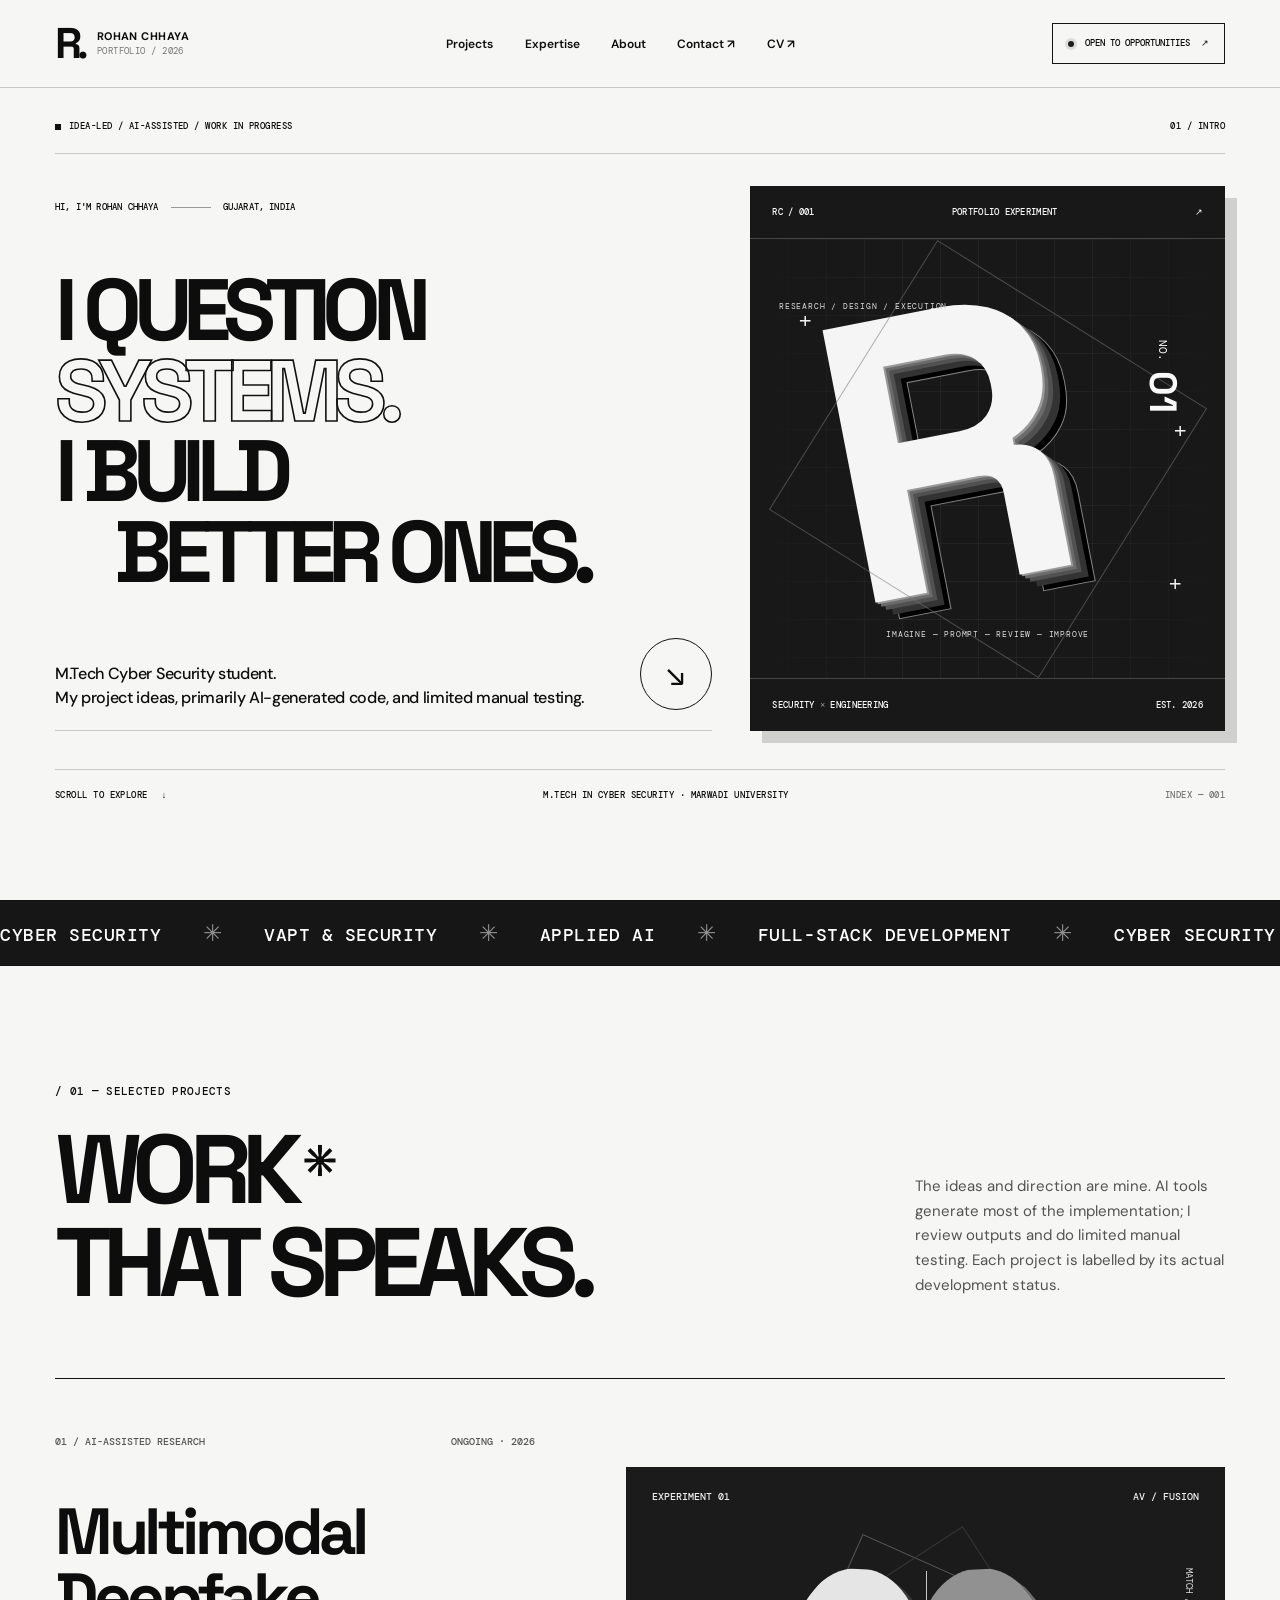
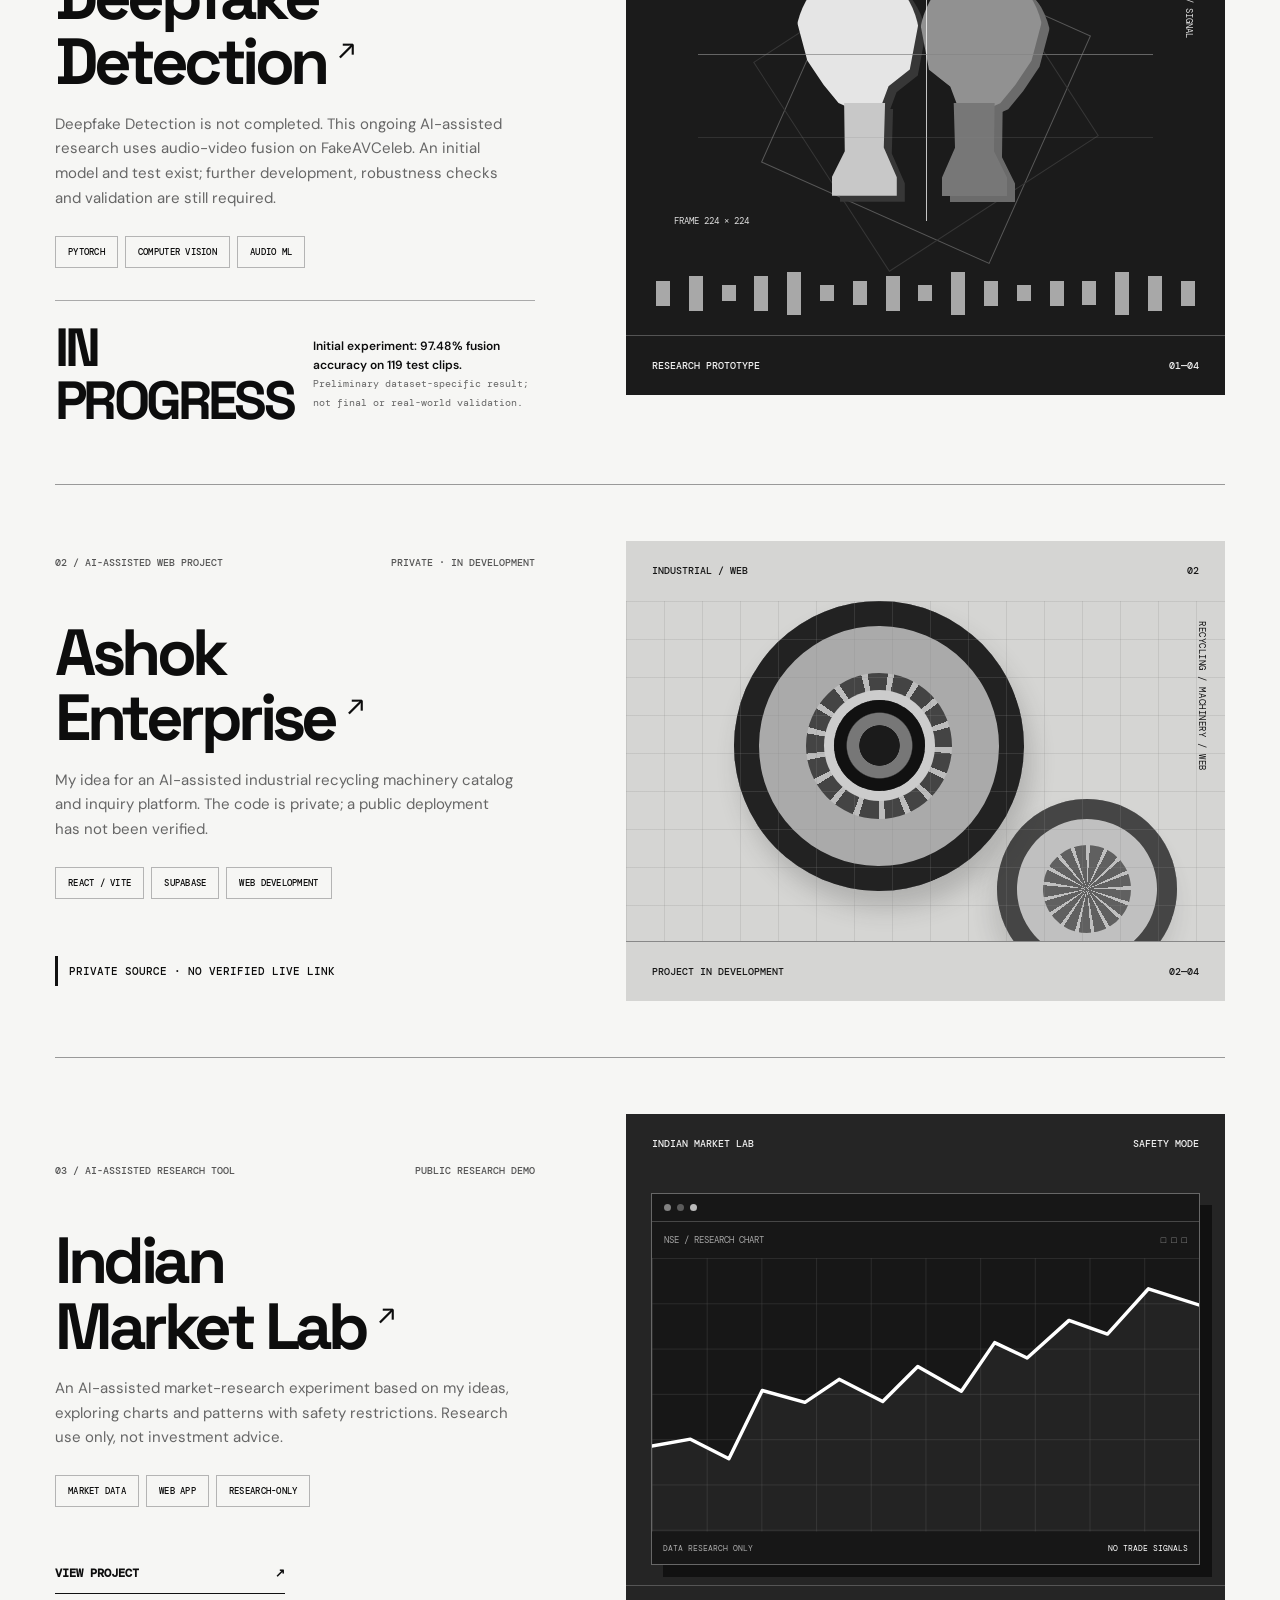
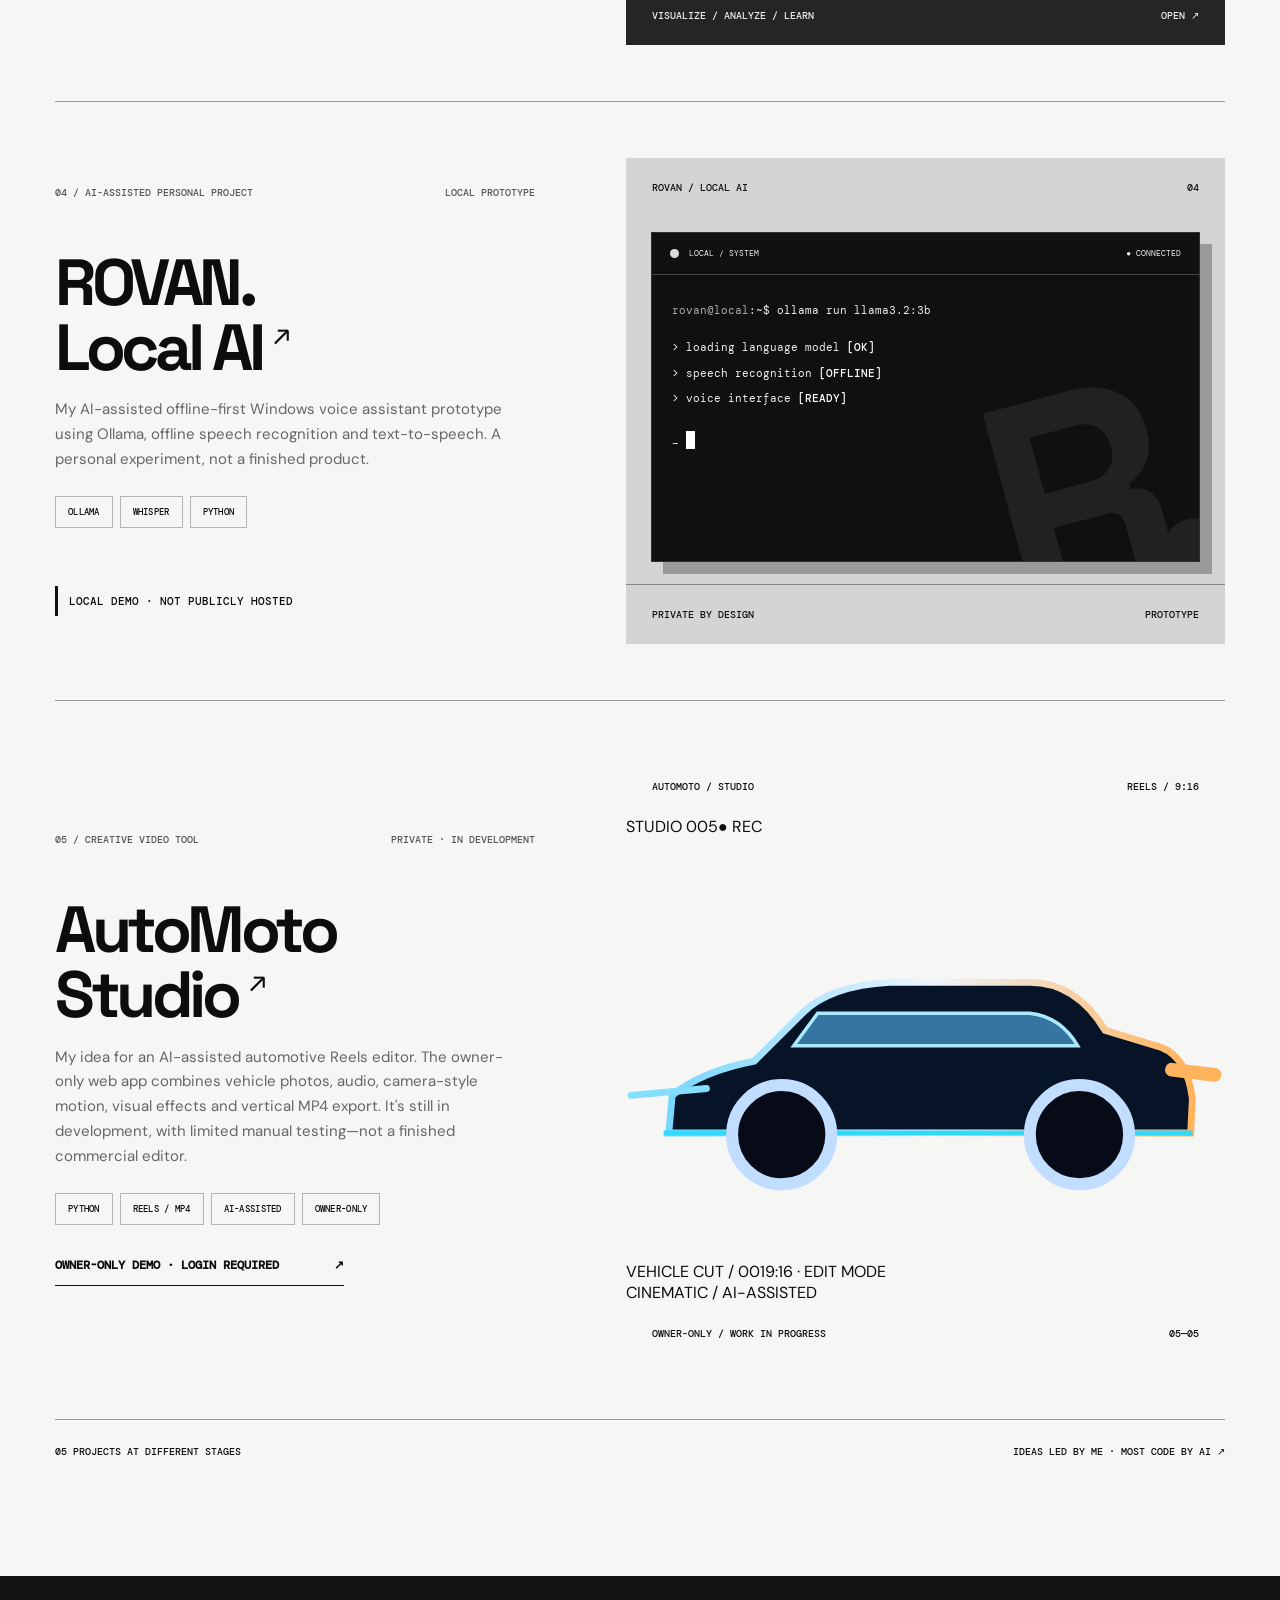
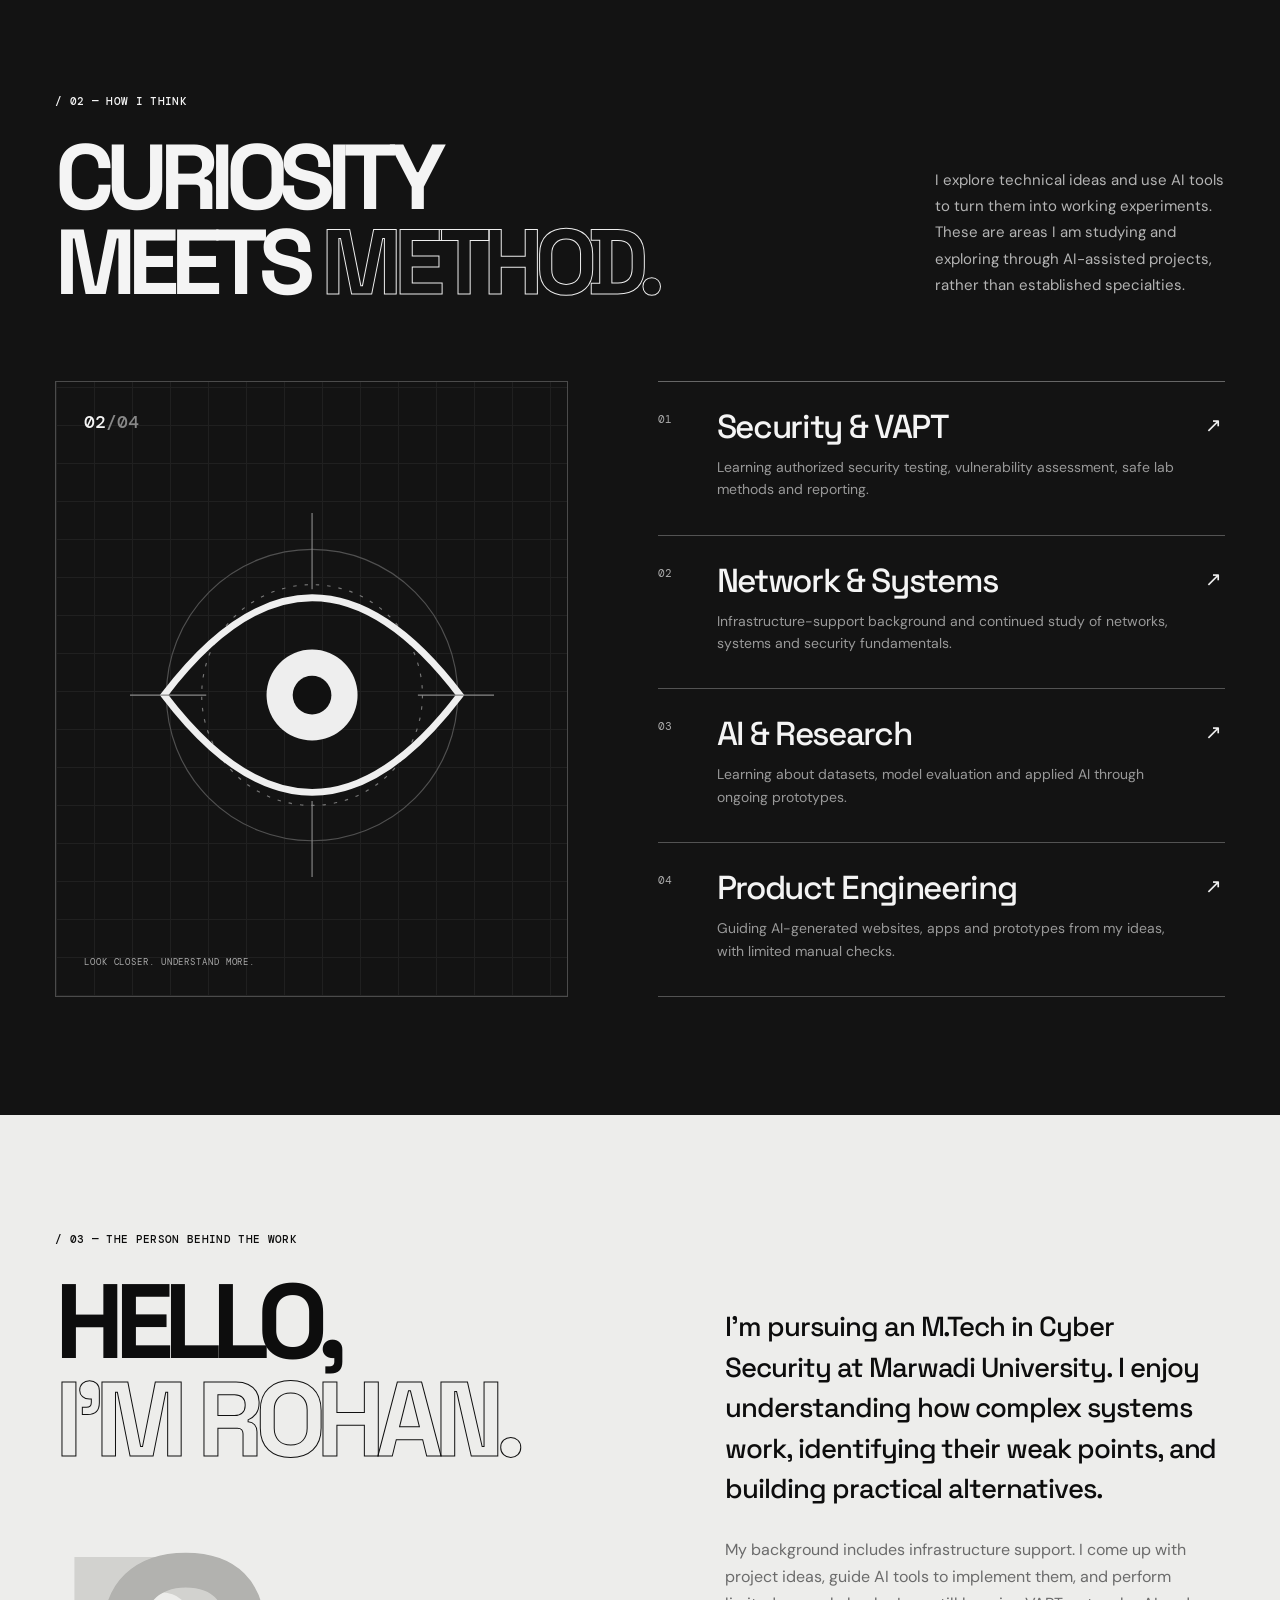
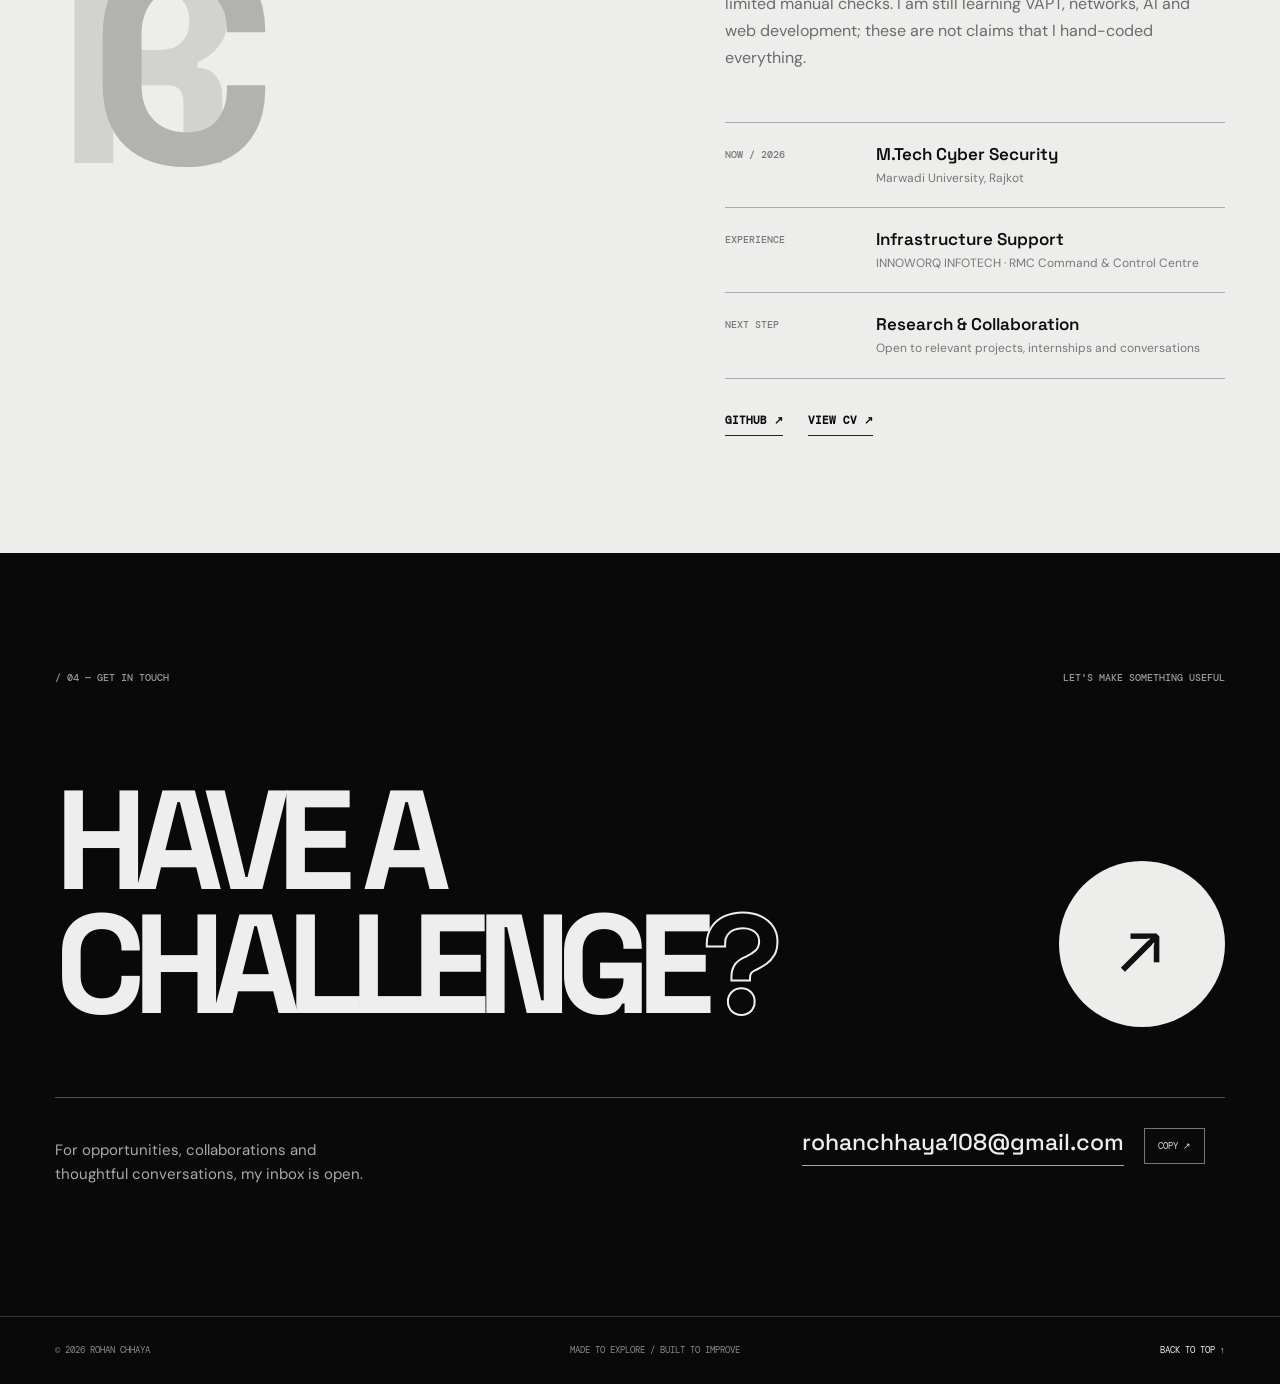
==== commit 410e1725: "feat: add AutoMoto Studio and clearly label AI-assisted unfinished projects" ====
--- a/index.html
+++ b/index.html
@@ -3,8 +3,8 @@
 <head>
   <meta charset="UTF-8">
   <meta name="viewport" content="width=device-width, initial-scale=1">
-  <meta name="color-scheme" content="light">
-  <meta name="theme-color" content="#f6f6f4">
+  <meta name="color-scheme" content="dark">
+  <meta name="theme-color" content="#07152b">
   <meta name="description" content="Rohan Chhaya — M.Tech Cyber Security student, applied AI researcher, and security-minded developer. Selected projects, research and experience.">
   <meta property="og:title" content="Rohan Chhaya | Security, Research & Engineering">
   <meta property="og:description" content="Exploring the space between cybersecurity research and thoughtful engineering.">
@@ -17,20 +17,21 @@
   <link rel="stylesheet" href="style.css">
   <script>if (!window.matchMedia('(prefers-reduced-motion: reduce)').matches) document.documentElement.classList.add('intro-active');</script>
   <link rel="stylesheet" href="intro.css">
+  <link rel="stylesheet" href="theme.css">
   <script src="script.js" defer></script>
   <script src="intro.js" defer></script>
 </head>
 <body>
   <div class="intro-screen" id="portfolio-intro" role="dialog" aria-modal="true" aria-label="Portfolio opening">
-    <div class="intro-rail"><span>RC / 2026</span><span>AN EXPLORATION OF SECURITY &amp; DESIGN</span></div>
+    <div class="intro-rail"><span>RC / 2026</span><span>IDEA-LED · AI-ASSISTED · EXPERIMENTAL</span></div>
     <div class="intro-stage">
       <div class="intro-monogram" aria-hidden="true">R</div>
-      <span class="intro-kicker">WELCOME TO MY WORLD</span>
+      <span class="intro-kicker">IDEAS FIRST / IMPLEMENTED WITH AI</span>
       <div class="intro-name" aria-label="Rohan Chhaya"><span>ROHAN</span><span>CHHAYA<span class="intro-period">.</span></span></div>
-      <p class="intro-desc">SECURITY × RESEARCH × ENGINEERING</p>
+      <p class="intro-desc">CYBERSECURITY / AI / WEB / CREATIVE TOOLS</p>
     </div>
     <div class="intro-footer">
-      <span>OPENING PORTFOLIO / 001</span>
+      <span>PREPARING THE EXPERIENCE / 005</span>
       <div class="intro-progress" aria-hidden="true"><span></span></div>
       <button class="intro-skip" type="button" aria-label="Skip opening animation">SKIP INTRO ↗</button>
     </div>
@@ -53,14 +54,14 @@
   <main id="main">
     <section class="hero" aria-labelledby="hero-heading">
       <div class="hero-gridline" aria-hidden="true"></div>
-      <div class="hero-meta"><span><i class="meta-square"></i> INDEPENDENT SECURITY & SOFTWARE PORTFOLIO</span><span>01 / INTRO</span></div>
+      <div class="hero-meta"><span><i class="meta-square"></i> IDEA-LED / AI-ASSISTED / WORK IN PROGRESS</span><span>01 / INTRO</span></div>
       <div class="hero-layout">
         <div class="hero-wording">
           <p class="eyebrow reveal">HI, I'M ROHAN CHHAYA <span class="eyebrow-rule"></span> GUJARAT, INDIA</p>
           <h1 id="hero-heading" class="hero-title reveal">I QUESTION<br><span class="title-outline">SYSTEMS.</span><br>I BUILD<br><span class="title-indent">BETTER <i>ONES.</i></span></h1>
-          <div class="hero-lower reveal"><p>Cybersecurity researcher in training.<br>Software builder by curiosity.</p><a class="round-link" href="#projects" aria-label="Explore selected projects"><span aria-hidden="true">↘</span></a></div>
+          <div class="hero-lower reveal"><p>M.Tech Cyber Security student.<br>My project ideas, primarily AI-generated code, and limited manual testing.</p><a class="round-link" href="#projects" aria-label="Explore selected projects"><span aria-hidden="true">↘</span></a></div>
         </div>
-        <div class="poster reveal" aria-label="Abstract monochrome Rohan Chhaya monogram artwork">
+        <div class="poster reveal" aria-label="Abstract colorful Rohan Chhaya monogram artwork">
           <div class="poster-head"><span>RC / 001</span><span>PORTFOLIO EXPERIMENT</span><span>↗</span></div>
           <div class="poster-art" aria-hidden="true">
             <div class="poster-grid"></div>
@@ -70,7 +71,7 @@
             <div class="poster-ring"></div>
             <div class="poster-cross c1">+</div><div class="poster-cross c2">+</div><div class="poster-cross c3">+</div>
             <div class="poster-number">NO. <b>01</b></div>
-            <div class="poster-tape tape-b">THINK DIFFERENTLY — BUILD RESPONSIBLY</div>
+            <div class="poster-tape tape-b">IMAGINE — PROMPT — REVIEW — IMPROVE</div>
           </div>
           <div class="poster-foot"><span>SECURITY <b>×</b> ENGINEERING</span><span>EST. 2026</span></div>
         </div>
@@ -81,31 +82,32 @@
     <div class="ticker" aria-label="Areas of focus"><div class="ticker-inner" aria-hidden="true"><span>CYBER SECURITY <b>✳</b> VAPT &amp; SECURITY <b>✳</b> APPLIED AI <b>✳</b> FULL-STACK DEVELOPMENT <b>✳</b> CYBER SECURITY <b>✳</b> VAPT &amp; SECURITY <b>✳</b> APPLIED AI <b>✳</b> FULL-STACK DEVELOPMENT <b>✳</b></span></div></div>
 
     <section class="projects section-pad" id="projects" aria-labelledby="projects-heading">
-      <div class="section-intro reveal"><div><p class="section-index">/ 01 — SELECTED PROJECTS</p><h2 id="projects-heading">WORK<span class="asterisk">*</span><br>THAT SPEAKS.</h2></div><p class="intro-note">A selection of things I have researched, built, and tested. Each project is a different way of asking <em>“what could work better?”</em></p></div>
+      <div class="section-intro reveal"><div><p class="section-index">/ 01 — SELECTED PROJECTS</p><h2 id="projects-heading">WORK<span class="asterisk">*</span><br>THAT SPEAKS.</h2></div><p class="intro-note">The ideas and direction are mine. AI tools generate most of the implementation; I review outputs and do limited manual testing. Each project is labelled by its actual development status.</p></div>
       <div class="project-list">
         <article class="work-item reveal" data-theme="deepfake"><div class="work-main">
-          <div class="work-label"><span>01 / RESEARCH</span><span>2026</span></div>
+          <div class="work-label"><span>01 / AI-ASSISTED RESEARCH</span><span>ONGOING · 2026</span></div>
           <h3>Multimodal<br>Deepfake Detection<span class="work-arrow">↗</span></h3>
-          <p>Exploring synthetic-media detection with audio and video fusion. Trained and evaluated with FakeAVCeleb; a research prototype, not a production service.</p>
+          <p>Deepfake Detection is not completed. This ongoing AI-assisted research uses audio-video fusion on FakeAVCeleb. An initial model and test exist; further development, robustness checks and validation are still required.</p>
           <div class="work-tags"><span>PYTORCH</span><span>COMPUTER VISION</span><span>AUDIO ML</span></div>
-          <div class="work-result"><strong>97.48%</strong><span>Test-set fusion accuracy<br><small>119 clips · dataset-specific result</small></span></div>
+          <div class="work-result"><strong class="status-title">IN PROGRESS</strong><span>Initial experiment: 97.48% fusion accuracy on 119 test clips.<br><small>Preliminary dataset-specific result; not final or real-world validation.</small></span></div>
         </div><div class="work-artwork image-deepfake" role="img" aria-label="Illustration of paired audio and video analysis panels"><div class="art-topline"><span>EXPERIMENT 01</span><span>AV / FUSION</span></div><div class="face-visual"><div class="face-profile left-profile"><span class="head"></span><span class="neck"></span></div><div class="face-profile right-profile"><span class="head"></span><span class="neck"></span></div><div class="face-centerline"></div><div class="scan-line scan-one"></div><div class="scan-line scan-two"></div><span class="face-label face-label-a">FRAME 224 × 224</span><span class="face-label face-label-b">MATCH / SIGNAL</span></div><div class="wave-visual" aria-hidden="true"><span></span><span></span><span></span><span></span><span></span><span></span><span></span><span></span><span></span><span></span><span></span><span></span><span></span><span></span><span></span><span></span><span></span></div><div class="art-bottomline"><span>RESEARCH PROTOTYPE</span><span>01—04</span></div></div></article>
 
-        <article class="work-item reveal" data-theme="ashok"><div class="work-main"><div class="work-label"><span>02 / WEB DEVELOPMENT</span><span>PRIVATE PROJECT</span></div><h3>Ashok<br>Enterprise<span class="work-arrow">↗</span></h3><p>Developing a web platform for an industrial recycling machinery business, including an equipment catalog and inquiry-management functionality. The source repository is private; a public deployment has not been verified.</p><div class="work-tags"><span>REACT / VITE</span><span>SUPABASE</span><span>WEB DEVELOPMENT</span></div><div class="work-note">PRIVATE SOURCE · NO VERIFIED LIVE LINK</div></div><div class="work-artwork image-ashok" role="img" aria-label="Industrial equipment project illustration"><div class="art-topline"><span>INDUSTRIAL / WEB</span><span>02</span></div><div class="precision-art" aria-hidden="true"><div class="gear gear-a"></div><div class="gear gear-b"></div><div class="gear-hole"></div><div class="precision-grid"></div><div class="vertical-caption">RECYCLING / MACHINERY / WEB</div></div><div class="art-bottomline"><span>PROJECT IN DEVELOPMENT</span><span>02—04</span></div></div></article>
+        <article class="work-item reveal" data-theme="ashok"><div class="work-main"><div class="work-label"><span>02 / AI-ASSISTED WEB PROJECT</span><span>PRIVATE · IN DEVELOPMENT</span></div><h3>Ashok<br>Enterprise<span class="work-arrow">↗</span></h3><p>My idea for an AI-assisted industrial recycling machinery catalog and inquiry platform. The code is private; a public deployment has not been verified.</p><div class="work-tags"><span>REACT / VITE</span><span>SUPABASE</span><span>WEB DEVELOPMENT</span></div><div class="work-note">PRIVATE SOURCE · NO VERIFIED LIVE LINK</div></div><div class="work-artwork image-ashok" role="img" aria-label="Industrial equipment project illustration"><div class="art-topline"><span>INDUSTRIAL / WEB</span><span>02</span></div><div class="precision-art" aria-hidden="true"><div class="gear gear-a"></div><div class="gear gear-b"></div><div class="gear-hole"></div><div class="precision-grid"></div><div class="vertical-caption">RECYCLING / MACHINERY / WEB</div></div><div class="art-bottomline"><span>PROJECT IN DEVELOPMENT</span><span>02—04</span></div></div></article>
 
-        <article class="work-item reveal" data-theme="market"><div class="work-main"><div class="work-label"><span>03 / RESEARCH TOOL</span><span>PUBLIC DEMO</span></div><h3>Indian<br>Market Lab<span class="work-arrow">↗</span></h3><p>A market-research interface exploring charts, patterns and analysis tools with safety restrictions. For education and research, not trading advice.</p><div class="work-tags"><span>MARKET DATA</span><span>WEB APP</span><span>RESEARCH-ONLY</span></div><a class="text-link" href="https://indian-market-lab-fullstack.onrender.com/" target="_blank" rel="noopener noreferrer">VIEW PROJECT <span aria-hidden="true">↗</span></a></div><a class="work-artwork image-market" href="https://indian-market-lab-fullstack.onrender.com/" target="_blank" rel="noopener noreferrer" aria-label="Visit Indian Market Lab"><div class="art-topline"><span>INDIAN MARKET LAB</span><span>SAFETY MODE</span></div><div class="market-screen" aria-hidden="true"><div class="market-dots"><i></i><i></i><i></i></div><div class="market-axis">NSE / RESEARCH CHART <span>□ □ □</span></div><svg viewBox="0 0 640 320" preserveAspectRatio="none" aria-hidden="true"><defs><pattern id="chartgrid" width="64" height="53" patternUnits="userSpaceOnUse"><path d="M64 0H0V53" fill="none" stroke="#464646" stroke-width="1"/></pattern></defs><rect width="640" height="320" fill="url(#chartgrid)"/><path d="M0 220 L45 212 L90 235 L129 155 L179 169 L219 142 L270 168 L311 127 L362 156 L401 99 L439 117 L488 73 L533 89 L581 36 L640 55" fill="none" stroke="#fff" stroke-width="4" stroke-linejoin="round" stroke-linecap="round"/><path d="M0 220 L45 212 L90 235 L129 155 L179 169 L219 142 L270 168 L311 127 L362 156 L401 99 L439 117 L488 73 L533 89 L581 36 L640 55 L640 320 L0 320 Z" fill="#fff" opacity=".05"/></svg><div class="market-bottom">DATA RESEARCH ONLY <b>NO TRADE SIGNALS</b></div></div><div class="art-bottomline"><span>VISUALIZE / ANALYZE / LEARN</span><span>OPEN ↗</span></div></a></article>
+        <article class="work-item reveal" data-theme="market"><div class="work-main"><div class="work-label"><span>03 / AI-ASSISTED RESEARCH TOOL</span><span>PUBLIC RESEARCH DEMO</span></div><h3>Indian<br>Market Lab<span class="work-arrow">↗</span></h3><p>An AI-assisted market-research experiment based on my ideas, exploring charts and patterns with safety restrictions. Research use only, not investment advice.</p><div class="work-tags"><span>MARKET DATA</span><span>WEB APP</span><span>RESEARCH-ONLY</span></div><a class="text-link" href="https://indian-market-lab-fullstack.onrender.com/" target="_blank" rel="noopener noreferrer">VIEW PROJECT <span aria-hidden="true">↗</span></a></div><a class="work-artwork image-market" href="https://indian-market-lab-fullstack.onrender.com/" target="_blank" rel="noopener noreferrer" aria-label="Visit Indian Market Lab"><div class="art-topline"><span>INDIAN MARKET LAB</span><span>SAFETY MODE</span></div><div class="market-screen" aria-hidden="true"><div class="market-dots"><i></i><i></i><i></i></div><div class="market-axis">NSE / RESEARCH CHART <span>□ □ □</span></div><svg viewBox="0 0 640 320" preserveAspectRatio="none" aria-hidden="true"><defs><pattern id="chartgrid" width="64" height="53" patternUnits="userSpaceOnUse"><path d="M64 0H0V53" fill="none" stroke="#464646" stroke-width="1"/></pattern></defs><rect width="640" height="320" fill="url(#chartgrid)"/><path d="M0 220 L45 212 L90 235 L129 155 L179 169 L219 142 L270 168 L311 127 L362 156 L401 99 L439 117 L488 73 L533 89 L581 36 L640 55" fill="none" stroke="#fff" stroke-width="4" stroke-linejoin="round" stroke-linecap="round"/><path d="M0 220 L45 212 L90 235 L129 155 L179 169 L219 142 L270 168 L311 127 L362 156 L401 99 L439 117 L488 73 L533 89 L581 36 L640 55 L640 320 L0 320 Z" fill="#fff" opacity=".05"/></svg><div class="market-bottom">DATA RESEARCH ONLY <b>NO TRADE SIGNALS</b></div></div><div class="art-bottomline"><span>VISUALIZE / ANALYZE / LEARN</span><span>OPEN ↗</span></div></a></article>
 
-        <article class="work-item reveal" data-theme="rovan"><div class="work-main"><div class="work-label"><span>04 / PERSONAL BUILD</span><span>LOCAL PROTOTYPE</span></div><h3>ROVAN.<br>Local AI<span class="work-arrow">↗</span></h3><p>An experimental offline-first assistant on Windows using Ollama, local speech recognition and text-to-speech. Developed as a personal learning project.</p><div class="work-tags"><span>OLLAMA</span><span>WHISPER</span><span>PYTHON</span></div><div class="work-note">LOCAL DEMO · NOT PUBLICLY HOSTED</div></div><div class="work-artwork image-rovan" role="img" aria-label="Illustration of a command interface for a local AI assistant"><div class="art-topline"><span>ROVAN / LOCAL AI</span><span>04</span></div><div class="console-art"><div class="console-bar"><i></i><span>LOCAL / SYSTEM</span><span>● CONNECTED</span></div><div class="console-body"><p><span>rovan@local</span>:~$ ollama run llama3.2:3b</p><p>&gt; loading language model <b>[OK]</b></p><p>&gt; speech recognition <b>[OFFLINE]</b></p><p>&gt; voice interface <b>[READY]</b></p><p class="console-command">_ <span class="console-caret"></span></p></div><div class="console-big">R.</div></div><div class="art-bottomline"><span>PRIVATE BY DESIGN</span><span>PROTOTYPE</span></div></div></article>
+        <article class="work-item reveal" data-theme="rovan"><div class="work-main"><div class="work-label"><span>04 / AI-ASSISTED PERSONAL PROJECT</span><span>LOCAL PROTOTYPE</span></div><h3>ROVAN.<br>Local AI<span class="work-arrow">↗</span></h3><p>My AI-assisted offline-first Windows voice assistant prototype using Ollama, offline speech recognition and text-to-speech. A personal experiment, not a finished product.</p><div class="work-tags"><span>OLLAMA</span><span>WHISPER</span><span>PYTHON</span></div><div class="work-note">LOCAL DEMO · NOT PUBLICLY HOSTED</div></div><div class="work-artwork image-rovan" role="img" aria-label="Illustration of a command interface for a local AI assistant"><div class="art-topline"><span>ROVAN / LOCAL AI</span><span>04</span></div><div class="console-art"><div class="console-bar"><i></i><span>LOCAL / SYSTEM</span><span>● CONNECTED</span></div><div class="console-body"><p><span>rovan@local</span>:~$ ollama run llama3.2:3b</p><p>&gt; loading language model <b>[OK]</b></p><p>&gt; speech recognition <b>[OFFLINE]</b></p><p>&gt; voice interface <b>[READY]</b></p><p class="console-command">_ <span class="console-caret"></span></p></div><div class="console-big">R.</div></div><div class="art-bottomline"><span>PRIVATE BY DESIGN</span><span>PROTOTYPE</span></div></div></article>
       </div>
-      <div class="end-work"><span>04 SELECTED PROJECTS</span><span>AND ALWAYS BUILDING MORE <span aria-hidden="true">↗</span></span></div>
+        <article class="work-item reveal" data-theme="automoto"><div class="work-main"><div class="work-label"><span>05 / CREATIVE VIDEO TOOL</span><span>PRIVATE · IN DEVELOPMENT</span></div><h3>AutoMoto<br>Studio<span class="work-arrow">↗</span></h3><p>My idea for an AI-assisted automotive Reels editor. The owner-only web app combines vehicle photos, audio, camera-style motion, visual effects and vertical MP4 export. It's still in development, with limited manual testing—not a finished commercial editor.</p><div class="work-tags"><span>PYTHON</span><span>REELS / MP4</span><span>AI-ASSISTED</span><span>OWNER-ONLY</span></div><a class="text-link" href="https://automoto-reels-studio-private.onrender.com/" target="_blank" rel="noopener noreferrer">OWNER-ONLY DEMO · LOGIN REQUIRED <span aria-hidden="true">↗</span></a></div><div class="work-artwork image-automoto" role="img" aria-label="Illustration of cinematic automotive video editor"><div class="art-topline"><span>AUTOMOTO / STUDIO</span><span>REELS / 9:16</span></div><div class="automoto-art"><div class="automoto-glow"></div><div class="automoto-frame"><div class="automoto-frame-top"><span>STUDIO 005</span><span>● REC</span></div><svg viewBox="0 0 350 245" class="automoto-car" aria-hidden="true" focusable="false"><defs><linearGradient id="auto-car-stroke" x1="0" x2="1"><stop stop-color="#78d7ff"/><stop offset=".5" stop-color="#edf4ff"/><stop offset="1" stop-color="#ffb35c"/></linearGradient></defs><path d="M27 151 Q44 137 75 131 L103 103 Q119 87 154 85 L236 85 Q263 85 280 113 L313 123 Q328 129 331 153 L330 173 L25 173 Z" fill="#071326" stroke="url(#auto-car-stroke)" stroke-width="4"/><path d="M112 103 L236 103 Q254 105 264 122 L98 122 Z" fill="#3675a1" stroke="#a9eaff" stroke-width="2"/><path d="M22 173 L331 173" stroke="#31d9ff" stroke-width="3"/><circle cx="91" cy="174" r="29" fill="#070b18" stroke="#c1ddff" stroke-width="7"/><circle cx="265" cy="174" r="29" fill="#070b18" stroke="#c1ddff" stroke-width="7"/><path d="M319 136 L344 139" stroke="#ffb35c" stroke-width="8" stroke-linecap="round"/><path d="M3 151 L47 147" stroke="#82dfff" stroke-width="4" stroke-linecap="round"/></svg><div class="automoto-frame-foot"><span>VEHICLE CUT / 001</span><span>9:16 · EDIT MODE</span></div></div><div class="automoto-motionline"><span></span><span></span><span></span><span></span><span></span><span></span><span></span><span></span><span></span></div><span class="automoto-orbit-note">CINEMATIC / AI-ASSISTED</span></div><div class="art-bottomline"><span>OWNER-ONLY / WORK IN PROGRESS</span><span>05—05</span></div></div></article>
+      <div class="end-work"><span>05 PROJECTS AT DIFFERENT STAGES</span><span>IDEAS LED BY ME · MOST CODE BY AI <span aria-hidden="true">↗</span></span></div>
     </section>
 
-    <section class="expertise section-pad" id="approach" aria-labelledby="expertise-heading"><div class="expertise-header reveal"><div><p class="section-index">/ 02 — HOW I THINK</p><h2 id="expertise-heading">CURIOSITY<br>MEETS <span>METHOD.</span></h2></div><p>My current work sits where technical analysis and practical building overlap. These are areas I actively study and develop.</p></div><div class="expertise-columns">
+    <section class="expertise section-pad" id="approach" aria-labelledby="expertise-heading"><div class="expertise-header reveal"><div><p class="section-index">/ 02 — HOW I THINK</p><h2 id="expertise-heading">CURIOSITY<br>MEETS <span>METHOD.</span></h2></div><p>I explore technical ideas and use AI tools to turn them into working experiments. These are areas I am studying and exploring through AI-assisted projects, rather than established specialties.</p></div><div class="expertise-columns">
       <div class="expertise-visual reveal"><div class="expertise-number">02<span>/04</span></div><div class="expertise-eye" aria-hidden="true"><svg viewBox="0 0 320 320"><circle cx="160" cy="160" r="128" fill="none" stroke="#505050" stroke-width="1"/><circle cx="160" cy="160" r="97" fill="none" stroke="#777" stroke-width="1" stroke-dasharray="3 7"/><path d="M30 160 Q160 -11 290 160 Q160 331 30 160Z" fill="none" stroke="#efefef" stroke-width="6"/><circle cx="160" cy="160" r="40" fill="#eee"/><circle cx="160" cy="160" r="17" fill="#111"/><path d="M160 0V67M160 253V320M0 160H67M253 160H320" stroke="#888"/></svg></div><span>LOOK CLOSER. UNDERSTAND MORE.</span></div>
-      <div class="expertise-rows reveal"><div class="expertise-row"><span>01</span><div><h3>Security & VAPT</h3><p>Authorized testing, vulnerability assessment, evidence gathering and remediation-oriented reporting.</p></div><span class="skill-icon" aria-hidden="true">↗</span></div><div class="expertise-row"><span>02</span><div><h3>Network &amp; Systems</h3><p>Infrastructure support experience and ongoing study of network configuration, systems and security fundamentals.</p></div><span class="skill-icon" aria-hidden="true">↗</span></div><div class="expertise-row"><span>03</span><div><h3>AI & Research</h3><p>Dataset design, evaluation, multimodal deep learning and research methodology.</p></div><span class="skill-icon" aria-hidden="true">↗</span></div><div class="expertise-row"><span>04</span><div><h3>Product Engineering</h3><p>Building responsive websites, prototypes and applications for real use cases.</p></div><span class="skill-icon" aria-hidden="true">↗</span></div></div>
+      <div class="expertise-rows reveal"><div class="expertise-row"><span>01</span><div><h3>Security & VAPT</h3><p>Learning authorized security testing, vulnerability assessment, safe lab methods and reporting.</p></div><span class="skill-icon" aria-hidden="true">↗</span></div><div class="expertise-row"><span>02</span><div><h3>Network &amp; Systems</h3><p>Infrastructure-support background and continued study of networks, systems and security fundamentals.</p></div><span class="skill-icon" aria-hidden="true">↗</span></div><div class="expertise-row"><span>03</span><div><h3>AI & Research</h3><p>Learning about datasets, model evaluation and applied AI through ongoing prototypes.</p></div><span class="skill-icon" aria-hidden="true">↗</span></div><div class="expertise-row"><span>04</span><div><h3>Product Engineering</h3><p>Guiding AI-generated websites, apps and prototypes from my ideas, with limited manual checks.</p></div><span class="skill-icon" aria-hidden="true">↗</span></div></div>
     </div></section>
 
-    <section class="about section-pad" id="about" aria-labelledby="about-heading"><div class="about-grid"><div class="reveal"><p class="section-index">/ 03 — THE PERSON BEHIND THE WORK</p><h2 id="about-heading">HELLO,<br><span>I'M ROHAN.</span></h2><div class="about-monogram" aria-hidden="true">R<span>C</span></div></div><div class="about-right reveal"><p class="about-lead">I'm pursuing an M.Tech in Cyber Security at Marwadi University. I enjoy understanding how complex systems work, identifying their weak points, and building practical alternatives.</p><p>My background in infrastructure support helped me develop a systems-first mindset. Today, I’m developing my skills in VAPT, network security, applied AI and web engineering.</p><div class="timeline"><div><span>NOW / 2026</span><strong>M.Tech Cyber Security</strong><small>Marwadi University, Rajkot</small></div><div><span>EXPERIENCE</span><strong>Infrastructure Support</strong><small>INNOWORQ INFOTECH · RMC Command & Control Centre</small></div><div><span>NEXT STEP</span><strong>Research & Collaboration</strong><small>Open to relevant projects, internships and conversations</small></div></div><div class="about-links"><a href="https://github.com/Rohan-chhaya-108" target="_blank" rel="noopener noreferrer">GITHUB ↗</a><a href="cv.html">VIEW CV ↗</a></div></div></div></section>
+    <section class="about section-pad" id="about" aria-labelledby="about-heading"><div class="about-grid"><div class="reveal"><p class="section-index">/ 03 — THE PERSON BEHIND THE WORK</p><h2 id="about-heading">HELLO,<br><span>I'M ROHAN.</span></h2><div class="about-monogram" aria-hidden="true">R<span>C</span></div></div><div class="about-right reveal"><p class="about-lead">I'm pursuing an M.Tech in Cyber Security at Marwadi University. I enjoy understanding how complex systems work, identifying their weak points, and building practical alternatives.</p><p>My background includes infrastructure support. I come up with project ideas, guide AI tools to implement them, and perform limited manual checks. I am still learning VAPT, networks, AI and web development; these are not claims that I hand-coded everything.</p><div class="timeline"><div><span>NOW / 2026</span><strong>M.Tech Cyber Security</strong><small>Marwadi University, Rajkot</small></div><div><span>EXPERIENCE</span><strong>Infrastructure Support</strong><small>INNOWORQ INFOTECH · RMC Command & Control Centre</small></div><div><span>NEXT STEP</span><strong>Research & Collaboration</strong><small>Open to relevant projects, internships and conversations</small></div></div><div class="about-links"><a href="https://github.com/Rohan-chhaya-108" target="_blank" rel="noopener noreferrer">GITHUB ↗</a><a href="cv.html">VIEW CV ↗</a></div></div></div></section>
 
     <section class="contact section-pad" id="contact" aria-labelledby="contact-heading"><div class="contact-meta"><span>/ 04 — GET IN TOUCH</span><span>LET'S MAKE SOMETHING USEFUL</span></div><div class="contact-main reveal"><h2 id="contact-heading">HAVE A<br>CHALLENGE<span>?</span></h2><a class="contact-big-button" href="mailto:rohanchhaya108@gmail.com?subject=Let's%20work%20together" aria-label="Email Rohan about collaborating">↗</a></div><div class="contact-bottom"><p>For opportunities, collaborations and thoughtful conversations, my inbox is open.</p><div class="contact-email"><a href="mailto:rohanchhaya108@gmail.com">rohanchhaya108@gmail.com</a><button class="copy-button" type="button" data-copy="rohanchhaya108@gmail.com" aria-label="Copy email address">COPY ↗</button><span id="copy-status" role="status" aria-live="polite"></span></div></div></section>
   </main>
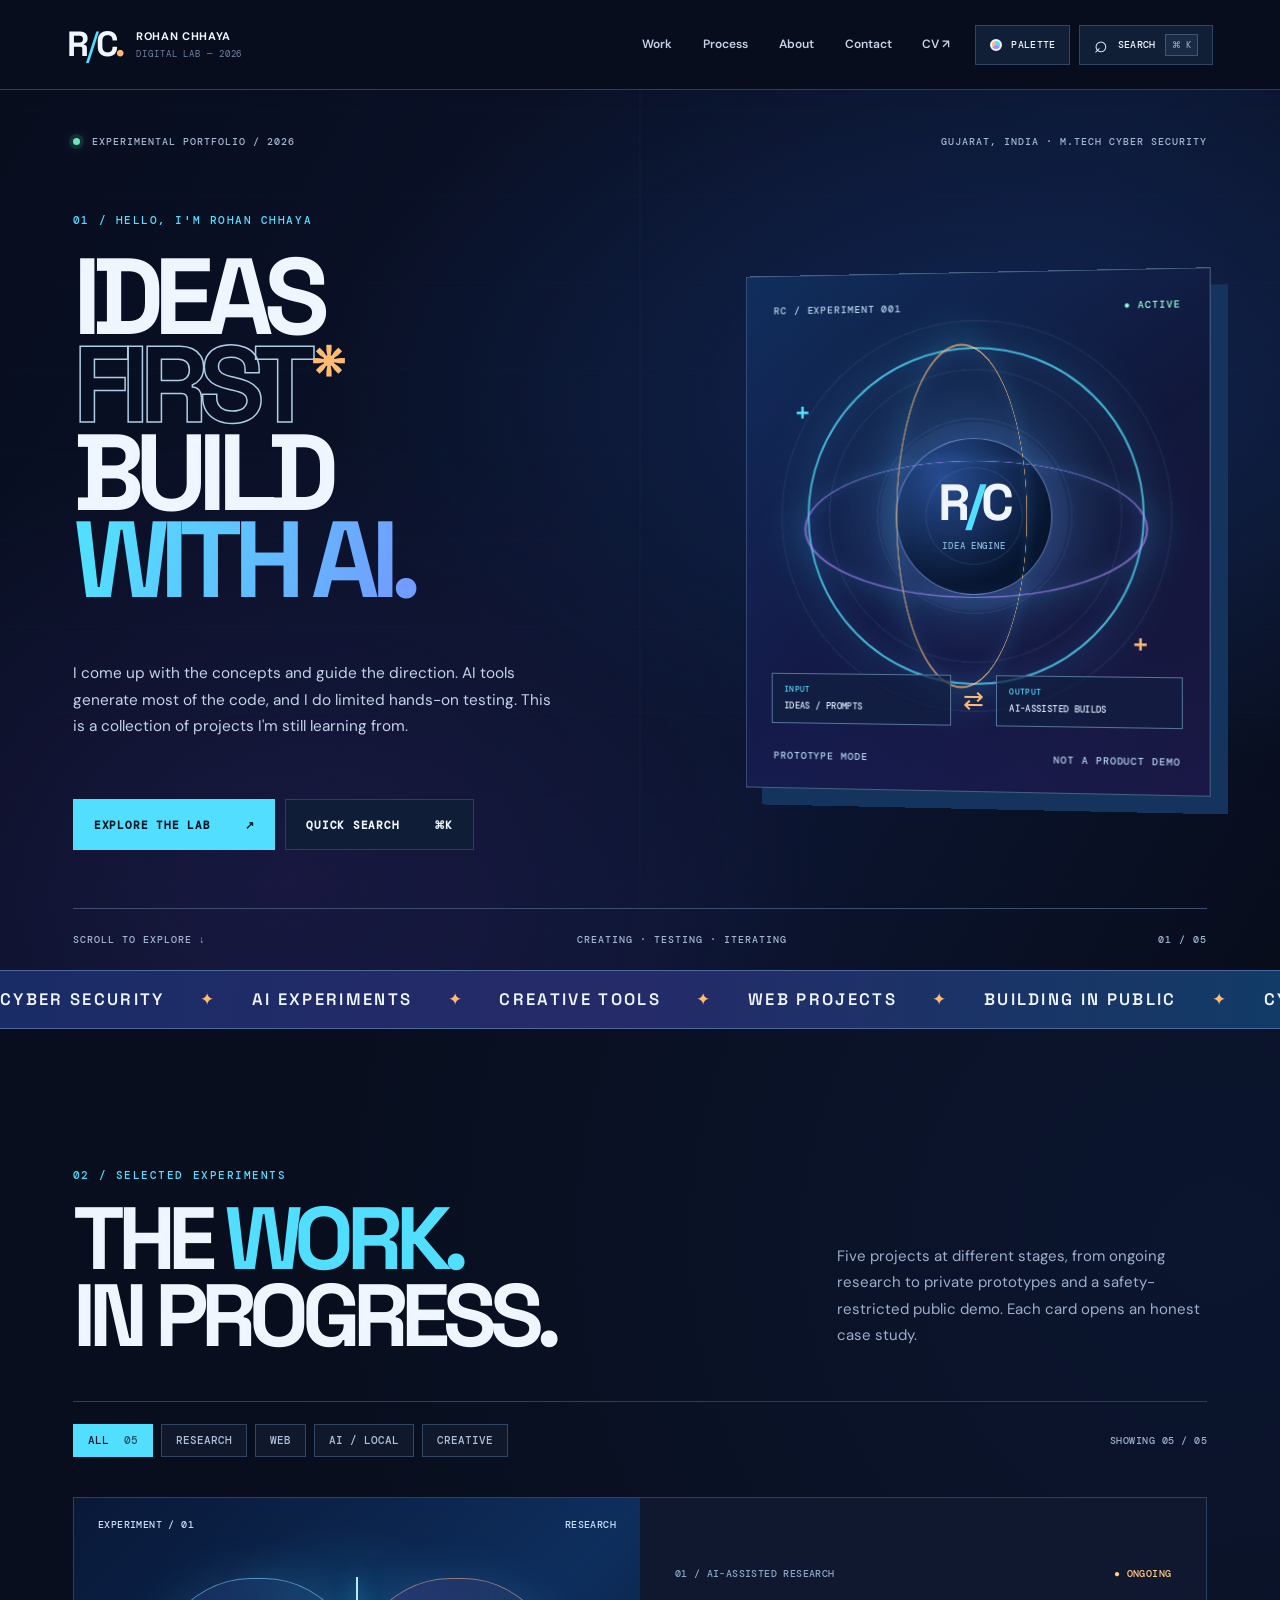
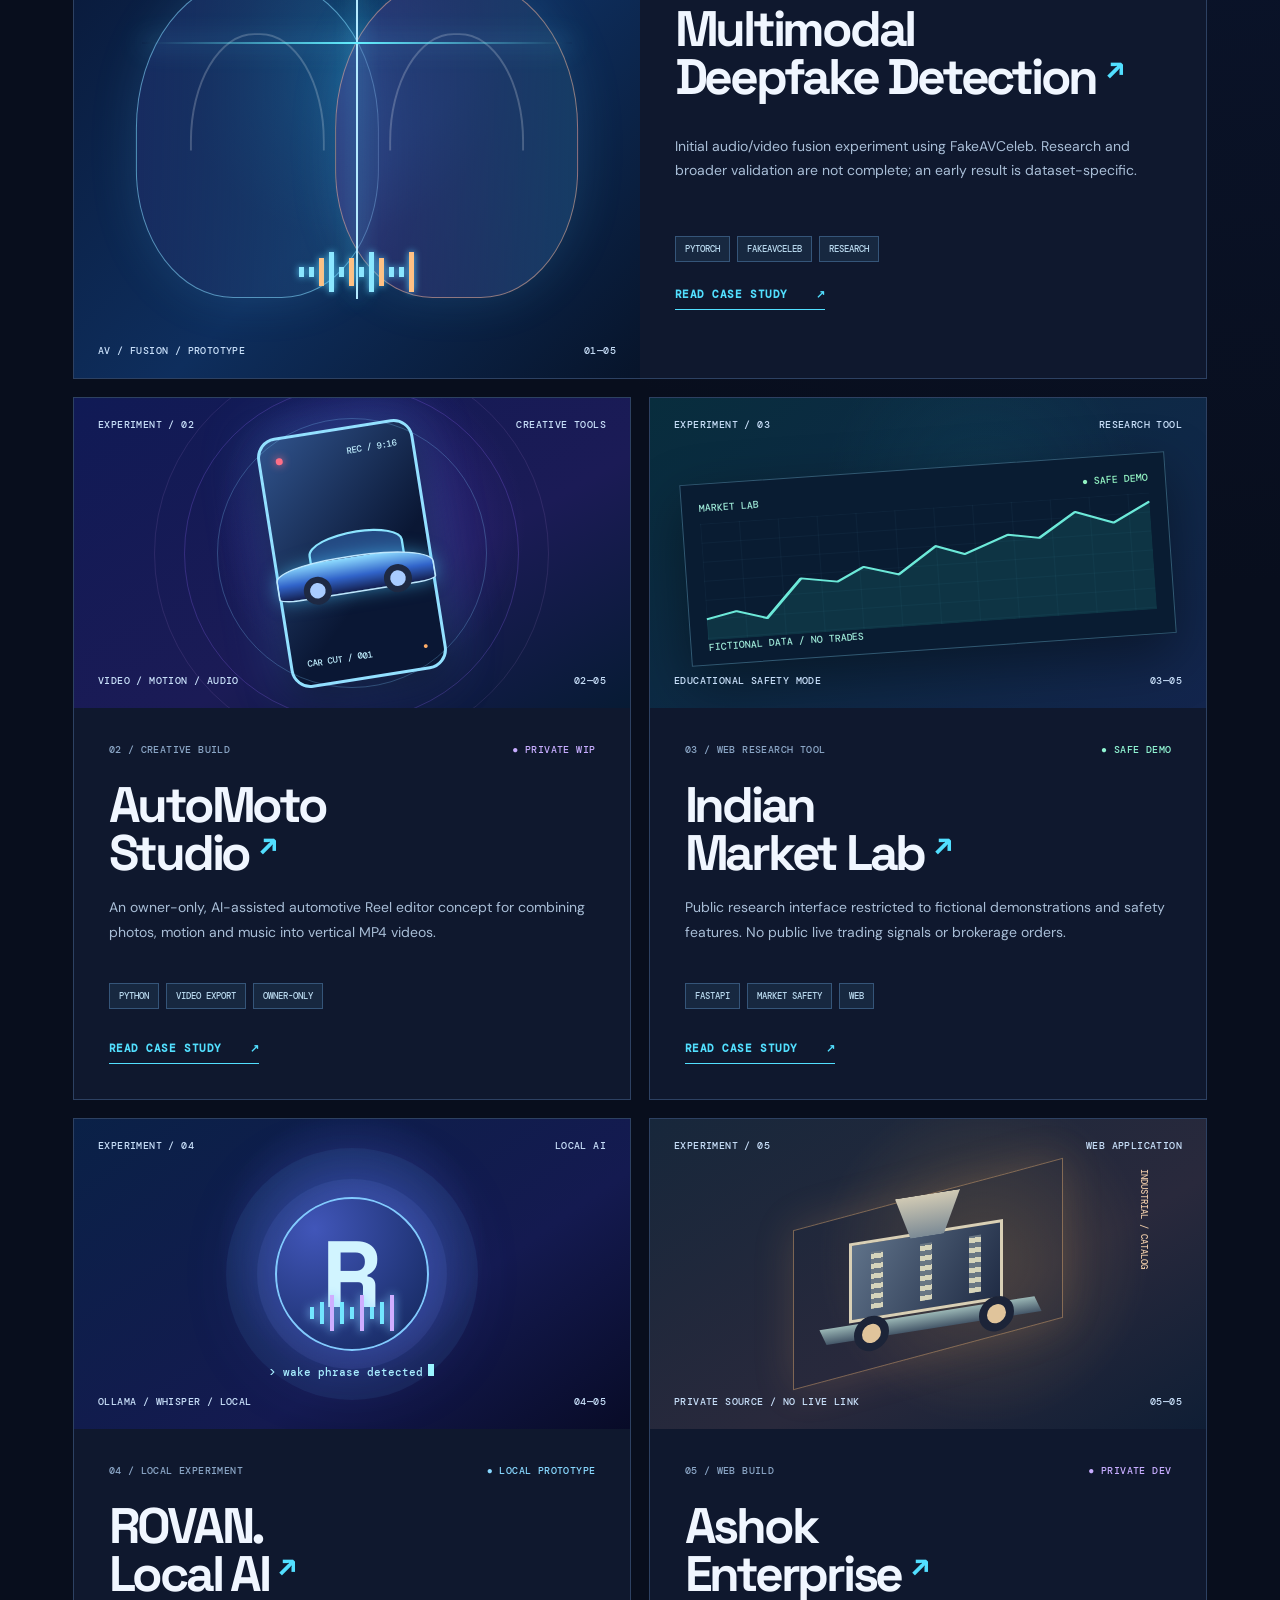
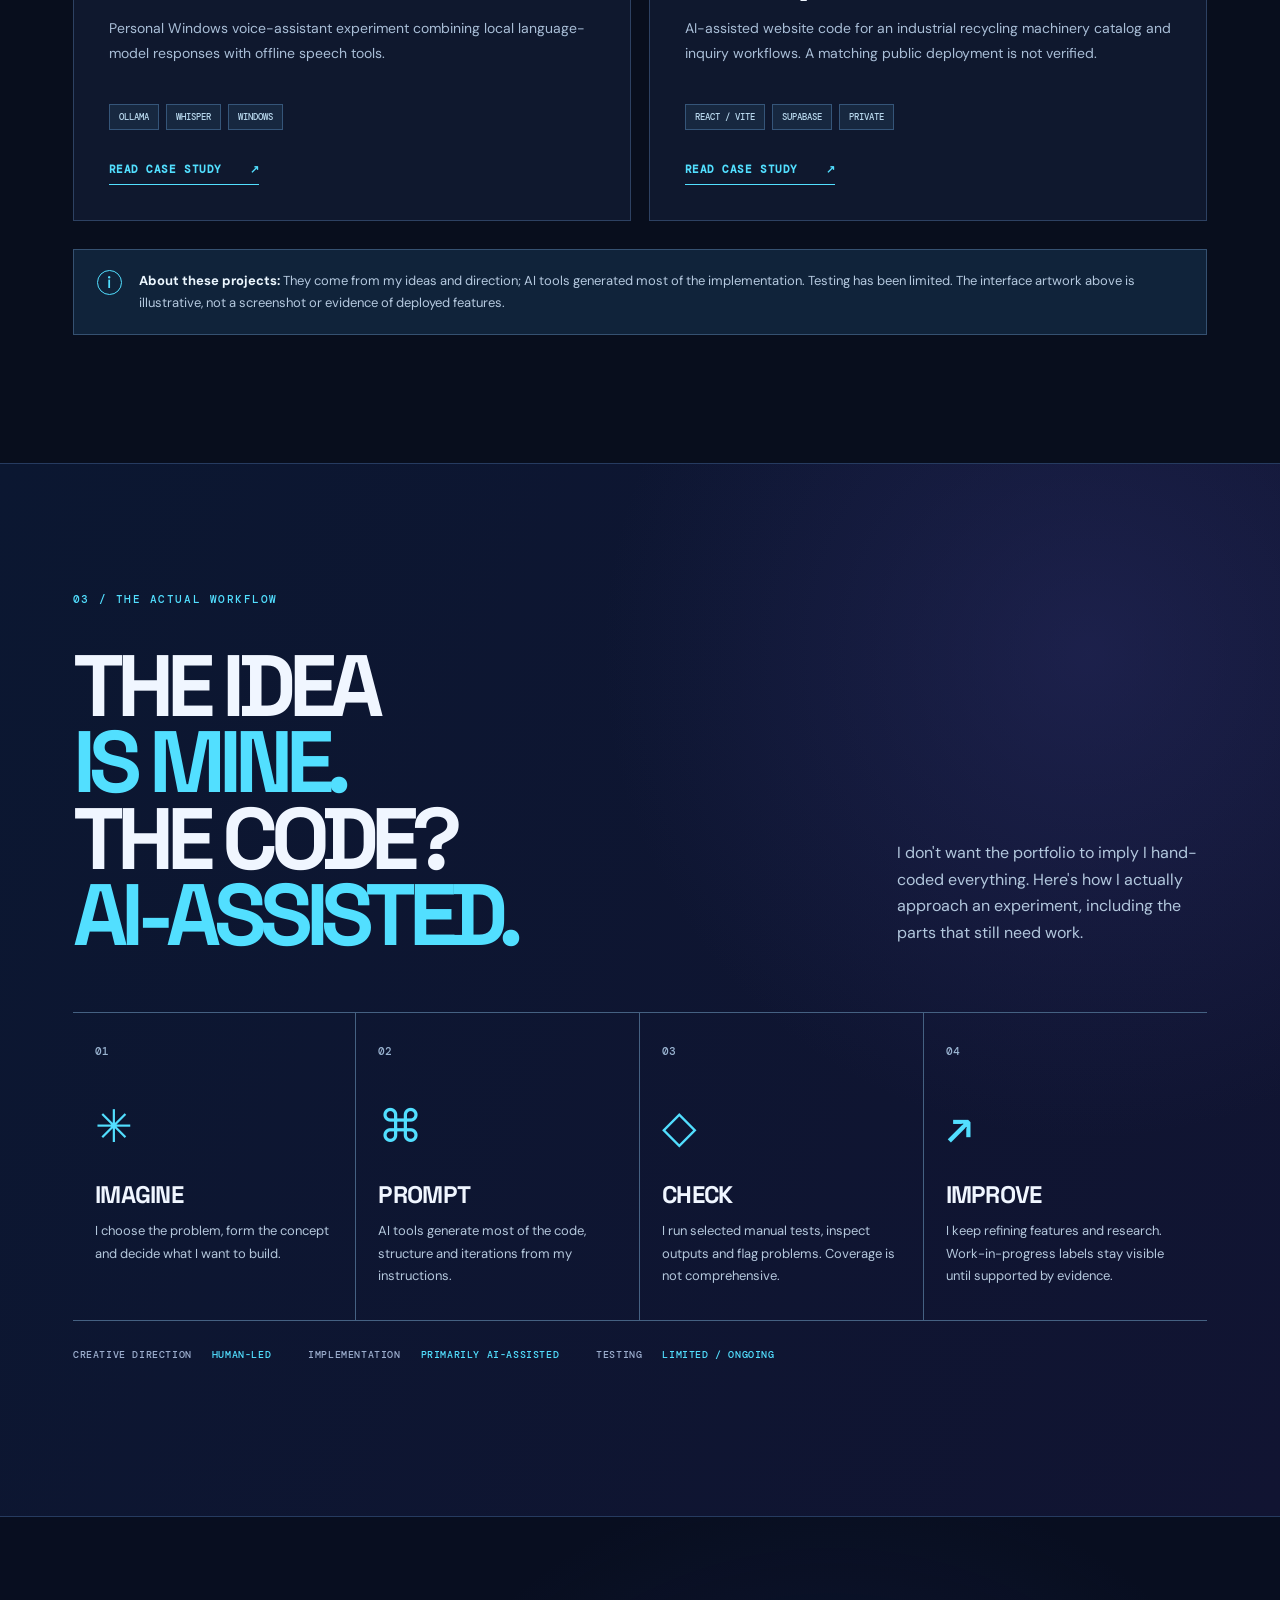
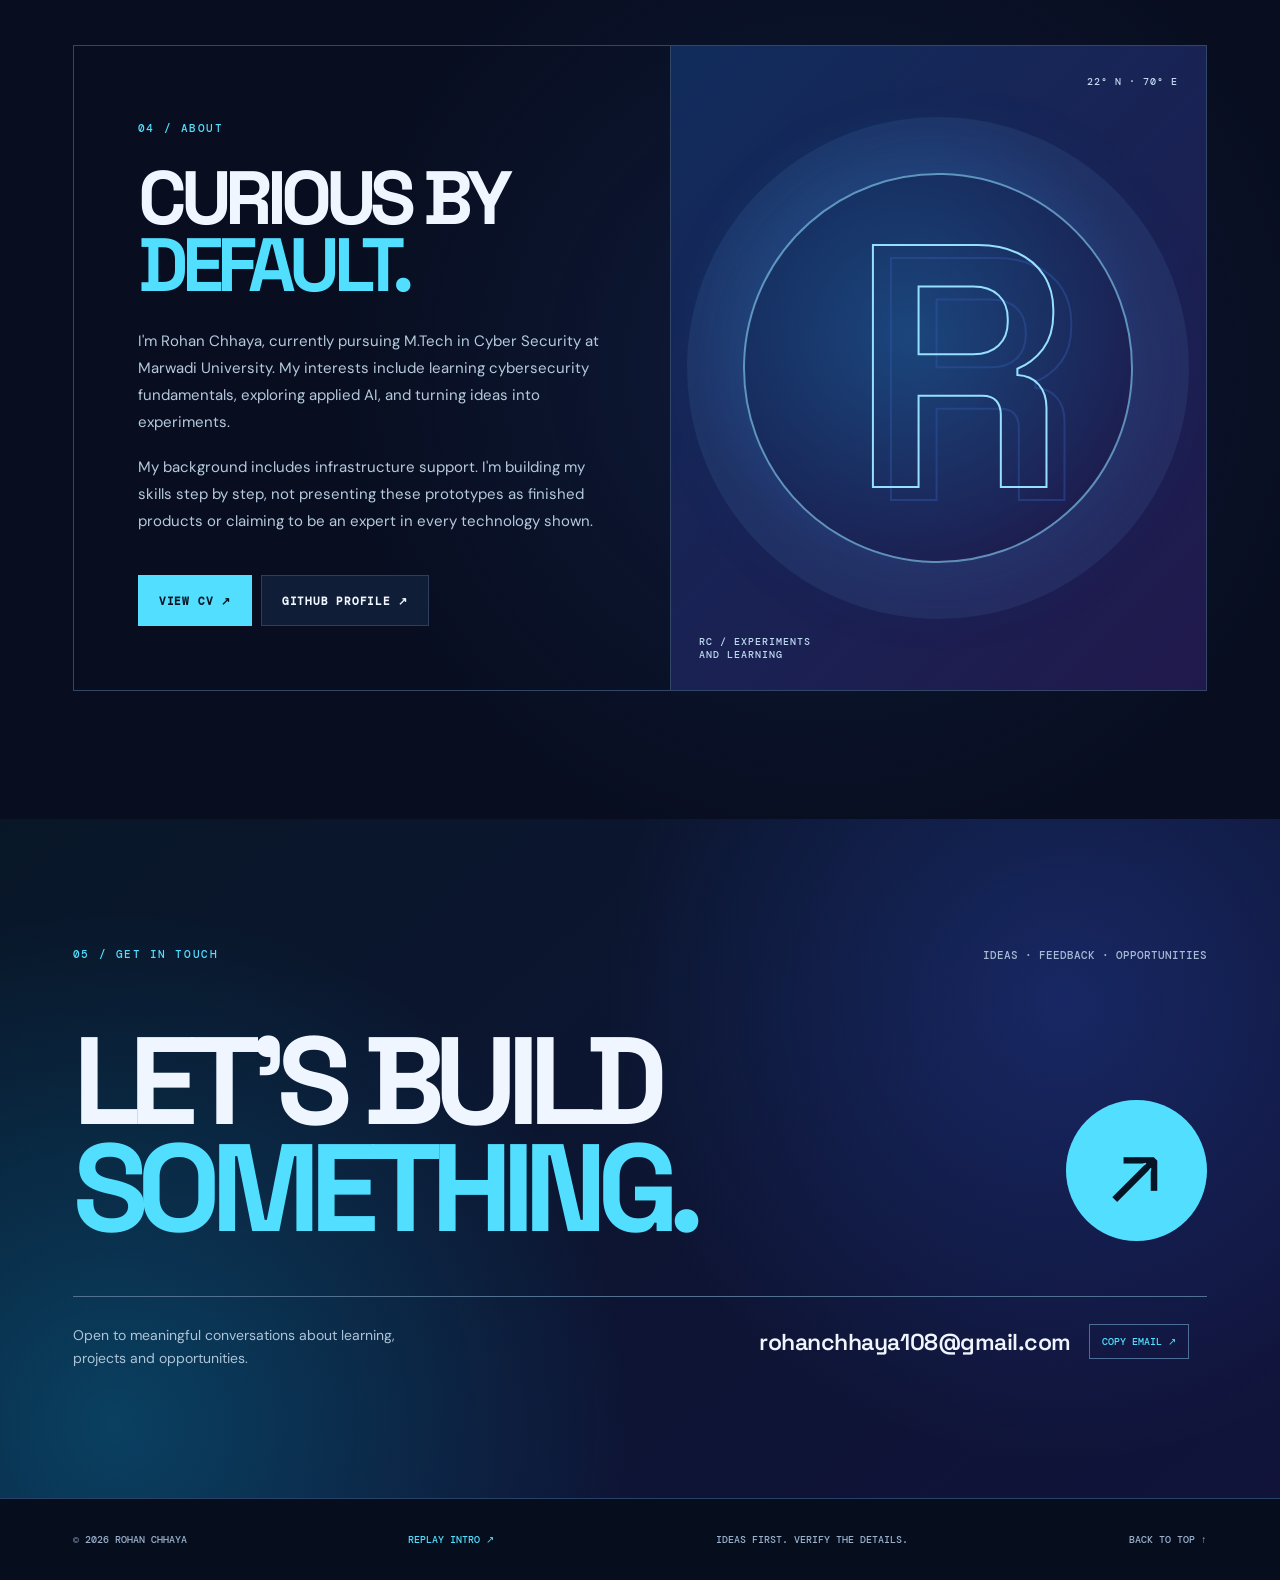
==== commit 436d9755: "feat: launch Digital Lab V5 with interactive explorer and transparent case studies" ====
--- a/index.html
+++ b/index.html
@@ -1,116 +1,181 @@
-<!DOCTYPE html>
-<html lang="en">
+<!doctype html>
+<html lang="en" data-accent="cyan">
 <head>
-  <meta charset="UTF-8">
-  <meta name="viewport" content="width=device-width, initial-scale=1">
+  <meta charset="utf-8">
+  <meta name="viewport" content="width=device-width,initial-scale=1">
+  <meta name="theme-color" content="#070b18">
   <meta name="color-scheme" content="dark">
-  <meta name="theme-color" content="#07152b">
-  <meta name="description" content="Rohan Chhaya — M.Tech Cyber Security student, applied AI researcher, and security-minded developer. Selected projects, research and experience.">
-  <meta property="og:title" content="Rohan Chhaya | Security, Research & Engineering">
-  <meta property="og:description" content="Exploring the space between cybersecurity research and thoughtful engineering.">
+  <meta name="description" content="Rohan Chhaya's Digital Lab: idea-led, AI-assisted experiments in cybersecurity, software and creative tools. Real progress, honest project statuses.">
   <meta property="og:type" content="website">
-  <title>Rohan Chhaya — Selected Work</title>
-  <link rel="icon" href="favicon.svg" type="image/svg+xml">
+  <meta property="og:title" content="Rohan Chhaya — Digital Lab">
+  <meta property="og:description" content="Ideas first. Built primarily with AI. Tested selectively. Always evolving.">
+  <title>Rohan Chhaya — Digital Lab / 2026</title>
+  <link rel="icon" type="image/svg+xml" href="favicon.svg">
   <link rel="preconnect" href="https://fonts.googleapis.com">
   <link rel="preconnect" href="https://fonts.gstatic.com" crossorigin>
   <link href="https://fonts.googleapis.com/css2?family=DM+Mono:wght@400;500&family=DM+Sans:wght@400;500;600;700&family=Space+Grotesk:wght@400;500;600;700&display=swap" rel="stylesheet">
-  <link rel="stylesheet" href="style.css">
-  <script>if (!window.matchMedia('(prefers-reduced-motion: reduce)').matches) document.documentElement.classList.add('intro-active');</script>
-  <link rel="stylesheet" href="intro.css">
-  <link rel="stylesheet" href="theme.css">
-  <script src="script.js" defer></script>
-  <script src="intro.js" defer></script>
+  <link rel="stylesheet" href="v5.css">
+  <script>
+    try {
+      if(!matchMedia('(prefers-reduced-motion: reduce)').matches && sessionStorage.getItem('rc-intro-seen')!=='1'){
+        document.documentElement.classList.add('show-intro');
+      }
+      const saved = localStorage.getItem('rc-accent');
+      if (['cyan','violet','amber'].includes(saved)) document.documentElement.dataset.accent=saved;
+    } catch(e) {
+      if(!matchMedia('(prefers-reduced-motion: reduce)').matches) document.documentElement.classList.add('show-intro');
+    }
+  </script>
+  <script src="v5.js" defer></script>
 </head>
-<body>
-  <div class="intro-screen" id="portfolio-intro" role="dialog" aria-modal="true" aria-label="Portfolio opening">
-    <div class="intro-rail"><span>RC / 2026</span><span>IDEA-LED · AI-ASSISTED · EXPERIMENTAL</span></div>
-    <div class="intro-stage">
-      <div class="intro-monogram" aria-hidden="true">R</div>
-      <span class="intro-kicker">IDEAS FIRST / IMPLEMENTED WITH AI</span>
-      <div class="intro-name" aria-label="Rohan Chhaya"><span>ROHAN</span><span>CHHAYA<span class="intro-period">.</span></span></div>
-      <p class="intro-desc">CYBERSECURITY / AI / WEB / CREATIVE TOOLS</p>
+<body data-page="home">
+  <a class="skip-link" href="#main">Skip to portfolio</a>
+  <div class="scroll-progress" aria-hidden="true"></div>
+  <div class="intro-overlay" id="intro" role="dialog" aria-modal="true" aria-label="Opening the digital lab">
+    <div class="intro-grid" aria-hidden="true"></div>
+    <div class="intro-top"><span><span class="signal-dot"></span> RC / DIGITAL LAB</span><span>EST. 2026 · IDEA TO EXPERIMENT</span></div>
+    <div class="intro-middle">
+      <div class="intro-halo" aria-hidden="true"><span></span><span></span><span></span></div>
+      <p class="intro-small">WELCOME TO THE EXPERIMENT</p>
+      <h2 class="intro-title"><span>ROHAN</span><span>CHHAYA<span class="intro-point">.</span></span></h2>
+      <p class="intro-sub">IDEAS BY ME <i>×</i> IMPLEMENTATION WITH AI</p>
     </div>
-    <div class="intro-footer">
-      <span>PREPARING THE EXPERIENCE / 005</span>
-      <div class="intro-progress" aria-hidden="true"><span></span></div>
-      <button class="intro-skip" type="button" aria-label="Skip opening animation">SKIP INTRO ↗</button>
-    </div>
+    <div class="intro-bottom"><span class="intro-count" id="intro-count">00%</span><div class="intro-track" aria-hidden="true"><span></span></div><button class="intro-skip" id="intro-skip" type="button">SKIP INTRO <span aria-hidden="true">↗</span></button></div>
   </div>
-  <a class="skip-link" href="#main">Skip to content</a>
-  <div class="progress" id="progress" aria-hidden="true"></div>
-  <header class="header" id="top">
-    <a class="identity" href="#top" aria-label="Rohan Chhaya, home"><span class="identity-mark">R<span class="identity-dot">.</span></span><span class="identity-name">ROHAN CHHAYA<small>PORTFOLIO / 2026</small></span></a>
-    <nav class="nav" id="primary-nav" aria-label="Main navigation">
-      <a href="#projects">Projects</a>
-      <a href="#approach">Expertise</a>
-      <a href="#about">About</a>
-      <a href="#contact">Contact <span aria-hidden="true">↗</span></a>
-      <a href="cv.html">CV ↗</a>
-    </nav>
-    <a class="availability" href="mailto:rohanchhaya108@gmail.com?subject=Portfolio%20enquiry"><span class="availability-indicator"></span> OPEN TO OPPORTUNITIES <span aria-hidden="true">↗</span></a>
-    <button class="menu-button" type="button" aria-label="Open navigation" aria-controls="primary-nav" aria-expanded="false"><span></span><span></span></button>
-  </header>
 
-  <main id="main">
-    <section class="hero" aria-labelledby="hero-heading">
-      <div class="hero-gridline" aria-hidden="true"></div>
-      <div class="hero-meta"><span><i class="meta-square"></i> IDEA-LED / AI-ASSISTED / WORK IN PROGRESS</span><span>01 / INTRO</span></div>
-      <div class="hero-layout">
-        <div class="hero-wording">
-          <p class="eyebrow reveal">HI, I'M ROHAN CHHAYA <span class="eyebrow-rule"></span> GUJARAT, INDIA</p>
-          <h1 id="hero-heading" class="hero-title reveal">I QUESTION<br><span class="title-outline">SYSTEMS.</span><br>I BUILD<br><span class="title-indent">BETTER <i>ONES.</i></span></h1>
-          <div class="hero-lower reveal"><p>M.Tech Cyber Security student.<br>My project ideas, primarily AI-generated code, and limited manual testing.</p><a class="round-link" href="#projects" aria-label="Explore selected projects"><span aria-hidden="true">↘</span></a></div>
+  <div id="site-shell">
+    <header class="site-header" id="top">
+      <a class="brand" href="#top" aria-label="Rohan Chhaya, home">
+        <span class="brand-mark">R<span class="brand-slash">/</span>C<span class="brand-dot">.</span></span>
+        <span class="brand-copy">ROHAN CHHAYA<small>DIGITAL LAB — 2026</small></span>
+      </a>
+      <nav class="nav-links" id="site-nav" aria-label="Primary navigation">
+        <a href="#work">Work</a><a href="#process">Process</a><a href="#about">About</a><a href="#contact">Contact</a><a href="cv.html">CV ↗</a>
+      </nav>
+      <div class="header-actions">
+        <button class="palette-button" id="palette-button" type="button" aria-label="Change accent color" title="Change color theme"><span class="palette-mark"></span><span>PALETTE</span></button>
+        <button class="cmd-button" type="button" data-open-search aria-label="Search portfolio"><span aria-hidden="true">⌕</span><span>SEARCH</span><kbd>⌘ K</kbd></button>
+        <button class="menu-toggle" id="menu-toggle" type="button" aria-label="Open menu" aria-controls="site-nav" aria-expanded="false"><span></span><span></span></button>
+      </div>
+    </header>
+
+    <main id="main">
+      <section class="hero" aria-labelledby="hero-title">
+        <div class="hero-scanline" aria-hidden="true"></div>
+        <div class="hero-meta"><span><b class="status-pulse"></b> EXPERIMENTAL PORTFOLIO / 2026</span><span>GUJARAT, INDIA · M.TECH CYBER SECURITY</span></div>
+        <div class="hero-layout">
+          <div class="hero-left">
+            <p class="overline hero-overline">01 / HELLO, I'M ROHAN CHHAYA</p>
+            <h1 id="hero-title" class="hero-heading"><span>IDEAS</span><span class="hero-outline">FIRST<span class="hero-star">*</span></span><span>BUILD</span><span class="hero-gradient">WITH AI.</span></h1>
+            <div class="hero-bottom">
+              <p>I come up with the concepts and guide the direction. AI tools generate most of the code, and I do limited hands-on testing. This is a collection of projects I'm still learning from.</p>
+              <div class="hero-actions"><a class="button button-primary" href="#work">EXPLORE THE LAB <span aria-hidden="true">↗</span></a><button class="button button-quiet" type="button" data-open-search>QUICK SEARCH <span aria-hidden="true">⌘K</span></button></div>
+            </div>
+          </div>
+          <div class="lab-visual" aria-label="Animated abstract digital lab sphere and interface illustration">
+            <div class="lab-head"><span>RC / EXPERIMENT 001</span><span class="live-indicator">● ACTIVE</span></div>
+            <div class="lab-orbit-wrap" aria-hidden="true">
+              <div class="lab-radial-grid"></div>
+              <div class="lab-orbit lab-orbit-one"></div><div class="lab-orbit lab-orbit-two"></div><div class="lab-orbit lab-orbit-three"></div>
+              <div class="lab-core"><span>R<span>/</span>C</span><small>IDEA ENGINE</small></div>
+              <span class="lab-cross lab-cross-a">+</span><span class="lab-cross lab-cross-b">+</span>
+            </div>
+            <div class="lab-interfaces"><div><small>INPUT</small><strong>IDEAS / PROMPTS</strong></div><span aria-hidden="true">⇄</span><div><small>OUTPUT</small><strong>AI-ASSISTED BUILDS</strong></div></div>
+            <div class="lab-footer"><span>PROTOTYPE MODE</span><span>NOT A PRODUCT DEMO</span></div>
+          </div>
         </div>
-        <div class="poster reveal" aria-label="Abstract colorful Rohan Chhaya monogram artwork">
-          <div class="poster-head"><span>RC / 001</span><span>PORTFOLIO EXPERIMENT</span><span>↗</span></div>
-          <div class="poster-art" aria-hidden="true">
-            <div class="poster-grid"></div>
-            <div class="poster-tape tape-a">RESEARCH / DESIGN / EXECUTION</div>
-            <div class="poster-letter poster-letter-back">R</div>
-            <div class="poster-letter poster-letter-front">R</div>
-            <div class="poster-ring"></div>
-            <div class="poster-cross c1">+</div><div class="poster-cross c2">+</div><div class="poster-cross c3">+</div>
-            <div class="poster-number">NO. <b>01</b></div>
-            <div class="poster-tape tape-b">IMAGINE — PROMPT — REVIEW — IMPROVE</div>
-          </div>
-          <div class="poster-foot"><span>SECURITY <b>×</b> ENGINEERING</span><span>EST. 2026</span></div>
+        <div class="hero-index"><span>SCROLL TO EXPLORE <span aria-hidden="true">↓</span></span><span>CREATING · TESTING · ITERATING</span><span>01 / 05</span></div>
+      </section>
+
+      <div class="motion-ribbon" aria-label="Areas explored"><div class="ribbon-track" aria-hidden="true"><span>CYBER SECURITY <b>✦</b> AI EXPERIMENTS <b>✦</b> CREATIVE TOOLS <b>✦</b> WEB PROJECTS <b>✦</b> BUILDING IN PUBLIC <b>✦</b> CYBER SECURITY <b>✦</b> AI EXPERIMENTS <b>✦</b> CREATIVE TOOLS <b>✦</b> WEB PROJECTS <b>✦</b> BUILDING IN PUBLIC <b>✦</b></span></div></div>
+
+      <section class="work section-wrap" id="work" aria-labelledby="work-heading">
+        <div class="section-heading reveal"><div><p class="overline">02 / SELECTED EXPERIMENTS</p><h2 id="work-heading">THE <em>WORK.</em><br>IN PROGRESS.</h2></div><p>Five projects at different stages, from ongoing research to private prototypes and a safety-restricted public demo. Each card opens an honest case study.</p></div>
+        <div class="filter-bar" role="group" aria-label="Filter projects">
+          <div class="filters" id="filters"><button type="button" class="filter is-active" data-filter="all" aria-pressed="true">ALL <span>05</span></button><button type="button" class="filter" data-filter="research" aria-pressed="false">RESEARCH</button><button type="button" class="filter" data-filter="web" aria-pressed="false">WEB</button><button type="button" class="filter" data-filter="ai" aria-pressed="false">AI / LOCAL</button><button type="button" class="filter" data-filter="creative" aria-pressed="false">CREATIVE</button></div>
+          <span class="work-count" id="work-count" aria-live="polite">SHOWING 05 / 05</span>
         </div>
-      </div>
-      <div class="hero-foot"><span>SCROLL TO EXPLORE <span aria-hidden="true">↓</span></span><span>M.TECH IN CYBER SECURITY · MARWADI UNIVERSITY</span><span>INDEX — 001</span></div>
+        <div class="project-grid" id="project-grid">
+          <article class="project-card project-card-feature reveal" data-category="research ai" data-title="Multimodal Deepfake Detection" data-search="deepfake detection synthetic media FakeAVCeleb PyTorch research audio video ai ongoing">
+            <a class="project-art art-deepfake" href="projects/deepfake-detection.html" aria-label="Read Deepfake Detection case study">
+              <div class="art-label"><span>EXPERIMENT / 01</span><span>RESEARCH</span></div>
+              <div class="face-viz" aria-hidden="true"><div class="face-shape"><span></span></div><div class="face-split"></div><div class="face-shape face-shape-second"><span></span></div><div class="face-scan"></div><div class="face-bars"><i></i><i></i><i></i><i></i><i></i><i></i><i></i><i></i><i></i><i></i><i></i><i></i></div></div>
+              <div class="art-bottom"><span>AV / FUSION / PROTOTYPE</span><span>01—05</span></div>
+            </a>
+            <div class="project-text"><div class="project-meta"><span>01 / AI-ASSISTED RESEARCH</span><span class="project-status status-ongoing">● ONGOING</span></div><h3><a href="projects/deepfake-detection.html">Multimodal<br>Deepfake Detection <span aria-hidden="true">↗</span></a></h3><p>Initial audio/video fusion experiment using FakeAVCeleb. Research and broader validation are not complete; an early result is dataset-specific.</p><div class="project-tags"><span>PYTORCH</span><span>FAKEAVCELEB</span><span>RESEARCH</span></div><a class="project-cta" href="projects/deepfake-detection.html">READ CASE STUDY <span aria-hidden="true">↗</span></a></div>
+          </article>
+          <article class="project-card reveal" data-category="creative web ai" data-title="AutoMoto Studio" data-search="automoto car bike reels video editing python render private owner only video creative tool ai">
+            <a class="project-art art-automoto" href="projects/automoto-studio.html" aria-label="Read AutoMoto Studio case study">
+              <div class="art-label"><span>EXPERIMENT / 02</span><span>CREATIVE TOOLS</span></div>
+              <div class="automoto-viz" aria-hidden="true"><div class="phone-frame"><div class="phone-top"><i></i><span>REC / 9:16</span></div><div class="car-shape"><span class="car-roof"></span><span class="car-body"></span><span class="wheel w-one"></span><span class="wheel w-two"></span></div><div class="phone-bottom"><span>CAR CUT / 001</span><b>●</b></div></div><div class="phone-rays"><span></span><span></span><span></span></div></div>
+              <div class="art-bottom"><span>VIDEO / MOTION / AUDIO</span><span>02—05</span></div>
+            </a>
+            <div class="project-text"><div class="project-meta"><span>02 / CREATIVE BUILD</span><span class="project-status status-private">● PRIVATE WIP</span></div><h3><a href="projects/automoto-studio.html">AutoMoto<br>Studio <span aria-hidden="true">↗</span></a></h3><p>An owner-only, AI-assisted automotive Reel editor concept for combining photos, motion and music into vertical MP4 videos.</p><div class="project-tags"><span>PYTHON</span><span>VIDEO EXPORT</span><span>OWNER-ONLY</span></div><a class="project-cta" href="projects/automoto-studio.html">READ CASE STUDY <span aria-hidden="true">↗</span></a></div>
+          </article>
+          <article class="project-card reveal" data-category="research web" data-title="Indian Market Lab" data-search="indian market lab stocks research safety mode synthetic educational market analysis chart render">
+            <a class="project-art art-market" href="projects/indian-market-lab.html" aria-label="Read Indian Market Lab case study">
+              <div class="art-label"><span>EXPERIMENT / 03</span><span>RESEARCH TOOL</span></div>
+              <div class="market-viz" aria-hidden="true"><div class="market-top">MARKET LAB <span>● SAFE DEMO</span></div><svg viewBox="0 0 520 245" preserveAspectRatio="none"><defs><pattern id="marketgrid" width="45" height="40" patternUnits="userSpaceOnUse"><path d="M45 0H0V40" fill="none" stroke="#5f9ac72a" stroke-width="1"/></pattern></defs><rect width="520" height="245" fill="url(#marketgrid)"/><path d="M0 201 L35 188 L70 207 L112 129 L154 141 L185 114 L225 135 L270 81 L303 102 L354 68 L390 79 L433 30 L477 58 L520 19" stroke="#71ebdb" stroke-width="4" fill="none" stroke-linejoin="round"/><path d="M0 201 L35 188 L70 207 L112 129 L154 141 L185 114 L225 135 L270 81 L303 102 L354 68 L390 79 L433 30 L477 58 L520 19 L520 245 L0 245Z" fill="#2cceb223" /></svg><div class="market-bottom">FICTIONAL DATA / NO TRADES</div></div>
+              <div class="art-bottom"><span>EDUCATIONAL SAFETY MODE</span><span>03—05</span></div>
+            </a>
+            <div class="project-text"><div class="project-meta"><span>03 / WEB RESEARCH TOOL</span><span class="project-status status-demo">● SAFE DEMO</span></div><h3><a href="projects/indian-market-lab.html">Indian<br>Market Lab <span aria-hidden="true">↗</span></a></h3><p>Public research interface restricted to fictional demonstrations and safety features. No public live trading signals or brokerage orders.</p><div class="project-tags"><span>FASTAPI</span><span>MARKET SAFETY</span><span>WEB</span></div><a class="project-cta" href="projects/indian-market-lab.html">READ CASE STUDY <span aria-hidden="true">↗</span></a></div>
+          </article>
+          <article class="project-card reveal" data-category="ai" data-title="ROVAN Local AI Assistant" data-search="rovan local assistant windows ollama llama whisper speech wake phrase voice ai prototype">
+            <a class="project-art art-rovan" href="projects/rovan.html" aria-label="Read ROVAN AI case study">
+              <div class="art-label"><span>EXPERIMENT / 04</span><span>LOCAL AI</span></div>
+              <div class="rovan-viz" aria-hidden="true"><div class="rovan-core"><span>R</span></div><div class="rovan-wave"><i></i><i></i><i></i><i></i><i></i><i></i><i></i><i></i><i></i></div><div class="rovan-terminal">> wake phrase detected<span class="cursor"></span></div></div>
+              <div class="art-bottom"><span>OLLAMA / WHISPER / LOCAL</span><span>04—05</span></div>
+            </a>
+            <div class="project-text"><div class="project-meta"><span>04 / LOCAL EXPERIMENT</span><span class="project-status status-local">● LOCAL PROTOTYPE</span></div><h3><a href="projects/rovan.html">ROVAN.<br>Local AI <span aria-hidden="true">↗</span></a></h3><p>Personal Windows voice-assistant experiment combining local language-model responses with offline speech tools.</p><div class="project-tags"><span>OLLAMA</span><span>WHISPER</span><span>WINDOWS</span></div><a class="project-cta" href="projects/rovan.html">READ CASE STUDY <span aria-hidden="true">↗</span></a></div>
+          </article>
+          <article class="project-card reveal" data-category="web" data-title="Ashok Enterprise" data-search="ashok enterprise industrial recycling machinery catalog inquiry private website react vite supabase">
+            <a class="project-art art-ashok" href="projects/ashok-enterprise.html" aria-label="Read Ashok Enterprise case study">
+              <div class="art-label"><span>EXPERIMENT / 05</span><span>WEB APPLICATION</span></div>
+              <div class="ashok-viz" aria-hidden="true"><div class="ashok-glow"></div><div class="ashok-machine"><div class="machine-belt"></div><div class="machine-main"><span></span><span></span><span></span></div><div class="machine-roller a"></div><div class="machine-roller b"></div><div class="machine-hopper"></div></div><span class="ashok-annotate">INDUSTRIAL / CATALOG</span></div>
+              <div class="art-bottom"><span>PRIVATE SOURCE / NO LIVE LINK</span><span>05—05</span></div>
+            </a>
+            <div class="project-text"><div class="project-meta"><span>05 / WEB BUILD</span><span class="project-status status-private">● PRIVATE DEV</span></div><h3><a href="projects/ashok-enterprise.html">Ashok<br>Enterprise <span aria-hidden="true">↗</span></a></h3><p>AI-assisted website code for an industrial recycling machinery catalog and inquiry workflows. A matching public deployment is not verified.</p><div class="project-tags"><span>REACT / VITE</span><span>SUPABASE</span><span>PRIVATE</span></div><a class="project-cta" href="projects/ashok-enterprise.html">READ CASE STUDY <span aria-hidden="true">↗</span></a></div>
+          </article>
+        </div>
+        <div class="project-disclaimer"><span class="info-icon" aria-hidden="true">i</span><p><strong>About these projects:</strong> They come from my ideas and direction; AI tools generated most of the implementation. Testing has been limited. The interface artwork above is illustrative, not a screenshot or evidence of deployed features.</p></div>
+      </section>
+
+      <section class="process section-wrap" id="process" aria-labelledby="process-heading">
+        <div class="process-heading reveal"><p class="overline">03 / THE ACTUAL WORKFLOW</p><h2 id="process-heading">THE IDEA<br><em>IS MINE.</em><br>THE CODE?<br><em>AI-ASSISTED.</em></h2><p>I don't want the portfolio to imply I hand-coded everything. Here's how I actually approach an experiment, including the parts that still need work.</p></div>
+        <div class="process-steps">
+          <div class="process-step reveal"><span class="step-number">01</span><span class="step-icon" aria-hidden="true">✳</span><h3>IMAGINE</h3><p>I choose the problem, form the concept and decide what I want to build.</p></div>
+          <div class="process-step reveal"><span class="step-number">02</span><span class="step-icon" aria-hidden="true">⌘</span><h3>PROMPT</h3><p>AI tools generate most of the code, structure and iterations from my instructions.</p></div>
+          <div class="process-step reveal"><span class="step-number">03</span><span class="step-icon" aria-hidden="true">◇</span><h3>CHECK</h3><p>I run selected manual tests, inspect outputs and flag problems. Coverage is not comprehensive.</p></div>
+          <div class="process-step reveal"><span class="step-number">04</span><span class="step-icon" aria-hidden="true">↗</span><h3>IMPROVE</h3><p>I keep refining features and research. Work-in-progress labels stay visible until supported by evidence.</p></div>
+        </div>
+        <div class="process-note"><span>CREATIVE DIRECTION</span><b>HUMAN-LED</b><span>IMPLEMENTATION</span><b>PRIMARILY AI-ASSISTED</b><span>TESTING</span><b>LIMITED / ONGOING</b></div>
+      </section>
+
+      <section class="about section-wrap" id="about" aria-labelledby="about-heading">
+        <div class="about-panel">
+          <div class="about-copy reveal"><p class="overline">04 / ABOUT</p><h2 id="about-heading">CURIOUS BY<br><span>DEFAULT.</span></h2><p>I'm Rohan Chhaya, currently pursuing M.Tech in Cyber Security at Marwadi University. My interests include learning cybersecurity fundamentals, exploring applied AI, and turning ideas into experiments.</p><p>My background includes infrastructure support. I'm building my skills step by step, not presenting these prototypes as finished products or claiming to be an expert in every technology shown.</p><div class="about-links"><a class="button button-primary" href="cv.html">VIEW CV ↗</a><a class="button button-outline" href="https://github.com/xyzabc8108-prog" target="_blank" rel="noopener noreferrer">GITHUB PROFILE ↗</a></div></div>
+          <div class="about-visual reveal" aria-hidden="true"><div class="about-orbit"></div><div class="about-letter">R</div><span class="about-signature">RC / EXPERIMENTS<br>AND LEARNING</span><span class="about-coordinate">22° N · 70° E</span></div>
+        </div>
+      </section>
+
+      <section class="contact section-wrap" id="contact" aria-labelledby="contact-heading">
+        <div class="contact-top"><span class="overline">05 / GET IN TOUCH</span><span>IDEAS · FEEDBACK · OPPORTUNITIES</span></div>
+        <div class="contact-main"><h2 id="contact-heading">LET'S BUILD<br><em>SOMETHING.</em></h2><a class="contact-arrow" href="mailto:rohanchhaya108@gmail.com?subject=Portfolio%20inquiry" aria-label="Email Rohan Chhaya">↗</a></div>
+        <div class="contact-bottom"><p>Open to meaningful conversations about learning, projects and opportunities.</p><div class="contact-mail"><a href="mailto:rohanchhaya108@gmail.com">rohanchhaya108@gmail.com</a><button type="button" data-copy-email aria-label="Copy email address">COPY EMAIL ↗</button><span id="copy-result" role="status" aria-live="polite"></span></div></div>
+      </section>
+    </main>
+
+    <footer class="site-footer"><span>© <span data-year>2026</span> ROHAN CHHAYA</span><button type="button" data-replay-intro>REPLAY INTRO ↗</button><span>IDEAS FIRST. VERIFY THE DETAILS.</span><a href="#top">BACK TO TOP ↑</a></footer>
+  </div>
+  <div class="search-overlay" id="search-overlay" hidden>
+    <div class="search-backdrop" data-close-search></div>
+    <section class="search-dialog" role="dialog" aria-modal="true" aria-labelledby="search-title">
+      <div class="search-label"><span id="search-title">EXPLORE / COMMAND SEARCH</span><button type="button" data-close-search aria-label="Close search">ESC ✕</button></div>
+      <label class="sr-only" for="search-input">Search projects and pages</label>
+      <div class="search-field"><span aria-hidden="true">⌕</span><input id="search-input" type="search" autocomplete="off" placeholder="Search projects, pages, tools…"></div>
+      <div class="search-results" id="search-results" role="listbox" aria-label="Search results"></div>
+      <div class="search-footer">↑ ↓ TO NAVIGATE <span>↵ TO OPEN</span> <span>ESC TO CLOSE</span></div>
     </section>
-
-    <div class="ticker" aria-label="Areas of focus"><div class="ticker-inner" aria-hidden="true"><span>CYBER SECURITY <b>✳</b> VAPT &amp; SECURITY <b>✳</b> APPLIED AI <b>✳</b> FULL-STACK DEVELOPMENT <b>✳</b> CYBER SECURITY <b>✳</b> VAPT &amp; SECURITY <b>✳</b> APPLIED AI <b>✳</b> FULL-STACK DEVELOPMENT <b>✳</b></span></div></div>
-
-    <section class="projects section-pad" id="projects" aria-labelledby="projects-heading">
-      <div class="section-intro reveal"><div><p class="section-index">/ 01 — SELECTED PROJECTS</p><h2 id="projects-heading">WORK<span class="asterisk">*</span><br>THAT SPEAKS.</h2></div><p class="intro-note">The ideas and direction are mine. AI tools generate most of the implementation; I review outputs and do limited manual testing. Each project is labelled by its actual development status.</p></div>
-      <div class="project-list">
-        <article class="work-item reveal" data-theme="deepfake"><div class="work-main">
-          <div class="work-label"><span>01 / AI-ASSISTED RESEARCH</span><span>ONGOING · 2026</span></div>
-          <h3>Multimodal<br>Deepfake Detection<span class="work-arrow">↗</span></h3>
-          <p>Deepfake Detection is not completed. This ongoing AI-assisted research uses audio-video fusion on FakeAVCeleb. An initial model and test exist; further development, robustness checks and validation are still required.</p>
-          <div class="work-tags"><span>PYTORCH</span><span>COMPUTER VISION</span><span>AUDIO ML</span></div>
-          <div class="work-result"><strong class="status-title">IN PROGRESS</strong><span>Initial experiment: 97.48% fusion accuracy on 119 test clips.<br><small>Preliminary dataset-specific result; not final or real-world validation.</small></span></div>
-        </div><div class="work-artwork image-deepfake" role="img" aria-label="Illustration of paired audio and video analysis panels"><div class="art-topline"><span>EXPERIMENT 01</span><span>AV / FUSION</span></div><div class="face-visual"><div class="face-profile left-profile"><span class="head"></span><span class="neck"></span></div><div class="face-profile right-profile"><span class="head"></span><span class="neck"></span></div><div class="face-centerline"></div><div class="scan-line scan-one"></div><div class="scan-line scan-two"></div><span class="face-label face-label-a">FRAME 224 × 224</span><span class="face-label face-label-b">MATCH / SIGNAL</span></div><div class="wave-visual" aria-hidden="true"><span></span><span></span><span></span><span></span><span></span><span></span><span></span><span></span><span></span><span></span><span></span><span></span><span></span><span></span><span></span><span></span><span></span></div><div class="art-bottomline"><span>RESEARCH PROTOTYPE</span><span>01—04</span></div></div></article>
-
-        <article class="work-item reveal" data-theme="ashok"><div class="work-main"><div class="work-label"><span>02 / AI-ASSISTED WEB PROJECT</span><span>PRIVATE · IN DEVELOPMENT</span></div><h3>Ashok<br>Enterprise<span class="work-arrow">↗</span></h3><p>My idea for an AI-assisted industrial recycling machinery catalog and inquiry platform. The code is private; a public deployment has not been verified.</p><div class="work-tags"><span>REACT / VITE</span><span>SUPABASE</span><span>WEB DEVELOPMENT</span></div><div class="work-note">PRIVATE SOURCE · NO VERIFIED LIVE LINK</div></div><div class="work-artwork image-ashok" role="img" aria-label="Industrial equipment project illustration"><div class="art-topline"><span>INDUSTRIAL / WEB</span><span>02</span></div><div class="precision-art" aria-hidden="true"><div class="gear gear-a"></div><div class="gear gear-b"></div><div class="gear-hole"></div><div class="precision-grid"></div><div class="vertical-caption">RECYCLING / MACHINERY / WEB</div></div><div class="art-bottomline"><span>PROJECT IN DEVELOPMENT</span><span>02—04</span></div></div></article>
-
-        <article class="work-item reveal" data-theme="market"><div class="work-main"><div class="work-label"><span>03 / AI-ASSISTED RESEARCH TOOL</span><span>PUBLIC RESEARCH DEMO</span></div><h3>Indian<br>Market Lab<span class="work-arrow">↗</span></h3><p>An AI-assisted market-research experiment based on my ideas, exploring charts and patterns with safety restrictions. Research use only, not investment advice.</p><div class="work-tags"><span>MARKET DATA</span><span>WEB APP</span><span>RESEARCH-ONLY</span></div><a class="text-link" href="https://indian-market-lab-fullstack.onrender.com/" target="_blank" rel="noopener noreferrer">VIEW PROJECT <span aria-hidden="true">↗</span></a></div><a class="work-artwork image-market" href="https://indian-market-lab-fullstack.onrender.com/" target="_blank" rel="noopener noreferrer" aria-label="Visit Indian Market Lab"><div class="art-topline"><span>INDIAN MARKET LAB</span><span>SAFETY MODE</span></div><div class="market-screen" aria-hidden="true"><div class="market-dots"><i></i><i></i><i></i></div><div class="market-axis">NSE / RESEARCH CHART <span>□ □ □</span></div><svg viewBox="0 0 640 320" preserveAspectRatio="none" aria-hidden="true"><defs><pattern id="chartgrid" width="64" height="53" patternUnits="userSpaceOnUse"><path d="M64 0H0V53" fill="none" stroke="#464646" stroke-width="1"/></pattern></defs><rect width="640" height="320" fill="url(#chartgrid)"/><path d="M0 220 L45 212 L90 235 L129 155 L179 169 L219 142 L270 168 L311 127 L362 156 L401 99 L439 117 L488 73 L533 89 L581 36 L640 55" fill="none" stroke="#fff" stroke-width="4" stroke-linejoin="round" stroke-linecap="round"/><path d="M0 220 L45 212 L90 235 L129 155 L179 169 L219 142 L270 168 L311 127 L362 156 L401 99 L439 117 L488 73 L533 89 L581 36 L640 55 L640 320 L0 320 Z" fill="#fff" opacity=".05"/></svg><div class="market-bottom">DATA RESEARCH ONLY <b>NO TRADE SIGNALS</b></div></div><div class="art-bottomline"><span>VISUALIZE / ANALYZE / LEARN</span><span>OPEN ↗</span></div></a></article>
-
-        <article class="work-item reveal" data-theme="rovan"><div class="work-main"><div class="work-label"><span>04 / AI-ASSISTED PERSONAL PROJECT</span><span>LOCAL PROTOTYPE</span></div><h3>ROVAN.<br>Local AI<span class="work-arrow">↗</span></h3><p>My AI-assisted offline-first Windows voice assistant prototype using Ollama, offline speech recognition and text-to-speech. A personal experiment, not a finished product.</p><div class="work-tags"><span>OLLAMA</span><span>WHISPER</span><span>PYTHON</span></div><div class="work-note">LOCAL DEMO · NOT PUBLICLY HOSTED</div></div><div class="work-artwork image-rovan" role="img" aria-label="Illustration of a command interface for a local AI assistant"><div class="art-topline"><span>ROVAN / LOCAL AI</span><span>04</span></div><div class="console-art"><div class="console-bar"><i></i><span>LOCAL / SYSTEM</span><span>● CONNECTED</span></div><div class="console-body"><p><span>rovan@local</span>:~$ ollama run llama3.2:3b</p><p>&gt; loading language model <b>[OK]</b></p><p>&gt; speech recognition <b>[OFFLINE]</b></p><p>&gt; voice interface <b>[READY]</b></p><p class="console-command">_ <span class="console-caret"></span></p></div><div class="console-big">R.</div></div><div class="art-bottomline"><span>PRIVATE BY DESIGN</span><span>PROTOTYPE</span></div></div></article>
-      </div>
-        <article class="work-item reveal" data-theme="automoto"><div class="work-main"><div class="work-label"><span>05 / CREATIVE VIDEO TOOL</span><span>PRIVATE · IN DEVELOPMENT</span></div><h3>AutoMoto<br>Studio<span class="work-arrow">↗</span></h3><p>My idea for an AI-assisted automotive Reels editor. The owner-only web app combines vehicle photos, audio, camera-style motion, visual effects and vertical MP4 export. It's still in development, with limited manual testing—not a finished commercial editor.</p><div class="work-tags"><span>PYTHON</span><span>REELS / MP4</span><span>AI-ASSISTED</span><span>OWNER-ONLY</span></div><a class="text-link" href="https://automoto-reels-studio-private.onrender.com/" target="_blank" rel="noopener noreferrer">OWNER-ONLY DEMO · LOGIN REQUIRED <span aria-hidden="true">↗</span></a></div><div class="work-artwork image-automoto" role="img" aria-label="Illustration of cinematic automotive video editor"><div class="art-topline"><span>AUTOMOTO / STUDIO</span><span>REELS / 9:16</span></div><div class="automoto-art"><div class="automoto-glow"></div><div class="automoto-frame"><div class="automoto-frame-top"><span>STUDIO 005</span><span>● REC</span></div><svg viewBox="0 0 350 245" class="automoto-car" aria-hidden="true" focusable="false"><defs><linearGradient id="auto-car-stroke" x1="0" x2="1"><stop stop-color="#78d7ff"/><stop offset=".5" stop-color="#edf4ff"/><stop offset="1" stop-color="#ffb35c"/></linearGradient></defs><path d="M27 151 Q44 137 75 131 L103 103 Q119 87 154 85 L236 85 Q263 85 280 113 L313 123 Q328 129 331 153 L330 173 L25 173 Z" fill="#071326" stroke="url(#auto-car-stroke)" stroke-width="4"/><path d="M112 103 L236 103 Q254 105 264 122 L98 122 Z" fill="#3675a1" stroke="#a9eaff" stroke-width="2"/><path d="M22 173 L331 173" stroke="#31d9ff" stroke-width="3"/><circle cx="91" cy="174" r="29" fill="#070b18" stroke="#c1ddff" stroke-width="7"/><circle cx="265" cy="174" r="29" fill="#070b18" stroke="#c1ddff" stroke-width="7"/><path d="M319 136 L344 139" stroke="#ffb35c" stroke-width="8" stroke-linecap="round"/><path d="M3 151 L47 147" stroke="#82dfff" stroke-width="4" stroke-linecap="round"/></svg><div class="automoto-frame-foot"><span>VEHICLE CUT / 001</span><span>9:16 · EDIT MODE</span></div></div><div class="automoto-motionline"><span></span><span></span><span></span><span></span><span></span><span></span><span></span><span></span><span></span></div><span class="automoto-orbit-note">CINEMATIC / AI-ASSISTED</span></div><div class="art-bottomline"><span>OWNER-ONLY / WORK IN PROGRESS</span><span>05—05</span></div></div></article>
-      <div class="end-work"><span>05 PROJECTS AT DIFFERENT STAGES</span><span>IDEAS LED BY ME · MOST CODE BY AI <span aria-hidden="true">↗</span></span></div>
-    </section>
-
-    <section class="expertise section-pad" id="approach" aria-labelledby="expertise-heading"><div class="expertise-header reveal"><div><p class="section-index">/ 02 — HOW I THINK</p><h2 id="expertise-heading">CURIOSITY<br>MEETS <span>METHOD.</span></h2></div><p>I explore technical ideas and use AI tools to turn them into working experiments. These are areas I am studying and exploring through AI-assisted projects, rather than established specialties.</p></div><div class="expertise-columns">
-      <div class="expertise-visual reveal"><div class="expertise-number">02<span>/04</span></div><div class="expertise-eye" aria-hidden="true"><svg viewBox="0 0 320 320"><circle cx="160" cy="160" r="128" fill="none" stroke="#505050" stroke-width="1"/><circle cx="160" cy="160" r="97" fill="none" stroke="#777" stroke-width="1" stroke-dasharray="3 7"/><path d="M30 160 Q160 -11 290 160 Q160 331 30 160Z" fill="none" stroke="#efefef" stroke-width="6"/><circle cx="160" cy="160" r="40" fill="#eee"/><circle cx="160" cy="160" r="17" fill="#111"/><path d="M160 0V67M160 253V320M0 160H67M253 160H320" stroke="#888"/></svg></div><span>LOOK CLOSER. UNDERSTAND MORE.</span></div>
-      <div class="expertise-rows reveal"><div class="expertise-row"><span>01</span><div><h3>Security & VAPT</h3><p>Learning authorized security testing, vulnerability assessment, safe lab methods and reporting.</p></div><span class="skill-icon" aria-hidden="true">↗</span></div><div class="expertise-row"><span>02</span><div><h3>Network &amp; Systems</h3><p>Infrastructure-support background and continued study of networks, systems and security fundamentals.</p></div><span class="skill-icon" aria-hidden="true">↗</span></div><div class="expertise-row"><span>03</span><div><h3>AI & Research</h3><p>Learning about datasets, model evaluation and applied AI through ongoing prototypes.</p></div><span class="skill-icon" aria-hidden="true">↗</span></div><div class="expertise-row"><span>04</span><div><h3>Product Engineering</h3><p>Guiding AI-generated websites, apps and prototypes from my ideas, with limited manual checks.</p></div><span class="skill-icon" aria-hidden="true">↗</span></div></div>
-    </div></section>
-
-    <section class="about section-pad" id="about" aria-labelledby="about-heading"><div class="about-grid"><div class="reveal"><p class="section-index">/ 03 — THE PERSON BEHIND THE WORK</p><h2 id="about-heading">HELLO,<br><span>I'M ROHAN.</span></h2><div class="about-monogram" aria-hidden="true">R<span>C</span></div></div><div class="about-right reveal"><p class="about-lead">I'm pursuing an M.Tech in Cyber Security at Marwadi University. I enjoy understanding how complex systems work, identifying their weak points, and building practical alternatives.</p><p>My background includes infrastructure support. I come up with project ideas, guide AI tools to implement them, and perform limited manual checks. I am still learning VAPT, networks, AI and web development; these are not claims that I hand-coded everything.</p><div class="timeline"><div><span>NOW / 2026</span><strong>M.Tech Cyber Security</strong><small>Marwadi University, Rajkot</small></div><div><span>EXPERIENCE</span><strong>Infrastructure Support</strong><small>INNOWORQ INFOTECH · RMC Command & Control Centre</small></div><div><span>NEXT STEP</span><strong>Research & Collaboration</strong><small>Open to relevant projects, internships and conversations</small></div></div><div class="about-links"><a href="https://github.com/Rohan-chhaya-108" target="_blank" rel="noopener noreferrer">GITHUB ↗</a><a href="cv.html">VIEW CV ↗</a></div></div></div></section>
-
-    <section class="contact section-pad" id="contact" aria-labelledby="contact-heading"><div class="contact-meta"><span>/ 04 — GET IN TOUCH</span><span>LET'S MAKE SOMETHING USEFUL</span></div><div class="contact-main reveal"><h2 id="contact-heading">HAVE A<br>CHALLENGE<span>?</span></h2><a class="contact-big-button" href="mailto:rohanchhaya108@gmail.com?subject=Let's%20work%20together" aria-label="Email Rohan about collaborating">↗</a></div><div class="contact-bottom"><p>For opportunities, collaborations and thoughtful conversations, my inbox is open.</p><div class="contact-email"><a href="mailto:rohanchhaya108@gmail.com">rohanchhaya108@gmail.com</a><button class="copy-button" type="button" data-copy="rohanchhaya108@gmail.com" aria-label="Copy email address">COPY ↗</button><span id="copy-status" role="status" aria-live="polite"></span></div></div></section>
-  </main>
-  <footer class="footer"><span>© <span id="year">2026</span> ROHAN CHHAYA</span><span>MADE TO EXPLORE / BUILT TO IMPROVE</span><a href="#top">BACK TO TOP ↑</a></footer>
+  </div>
 </body>
 </html>
--- a/v5.css
+++ b/v5.css
@@ -0,0 +1,488 @@
+/* ROHAN / DIGITAL LAB V5
+ * Original CSS-only project illustrations, responsive layouts, no paid dependencies.
+ */
+:root{
+  --bg:#070b18;--bg2:#0b1227;--bg3:#101a33;--paper:#111d36;
+  --text:#f0f6ff;--muted:#9daecc;--dim:#7085a6;--line:#2c3d5d;
+  --accent:#52dfff;--accent-light:#baf5ff;--accent-wash:#3acfff26;--accent-rgb:82,223,255;
+  --violet:#a98eff;--amber:#ffbb74;--mint:#6de6ba;
+  --sans:'DM Sans',Arial,sans-serif;--display:'Space Grotesk',Arial,sans-serif;--mono:'DM Mono',monospace;
+}
+html[data-accent="violet"]{--accent:#b09aff;--accent-light:#e2d9ff;--accent-wash:#9d79ff28;--accent-rgb:176,154,255}
+html[data-accent="amber"]{--accent:#ffc181;--accent-light:#ffedcd;--accent-wash:#ffb06a26;--accent-rgb:255,193,129}
+*,*::before,*::after{box-sizing:border-box}
+html{scroll-behavior:smooth;scroll-padding-top:100px;color-scheme:dark}
+body{margin:0;min-width:280px;color:var(--text);background:var(--bg);font:400 16px/1.65 var(--sans);overflow-x:hidden;-webkit-font-smoothing:antialiased}
+body.no-scroll{overflow:hidden}
+a{color:inherit;text-decoration:none}
+button,input{font:inherit}
+button{cursor:pointer;color:inherit}
+button,a{-webkit-tap-highlight-color:transparent}
+a:focus-visible,button:focus-visible,input:focus-visible{outline:2px solid var(--accent);outline-offset:4px}
+::selection{background:var(--accent);color:#071023}
+[hidden]{display:none!important}
+.sr-only{position:absolute;overflow:hidden;clip:rect(0,0,0,0);white-space:nowrap;width:1px;height:1px;padding:0;margin:-1px;border:0}
+.skip-link{position:fixed;top:-100px;left:18px;z-index:10000;padding:12px 18px;background:#fff;color:#06101d}
+.skip-link:focus{top:18px}
+.scroll-progress{position:fixed;height:3px;top:0;left:0;width:0;z-index:201;background:linear-gradient(90deg,var(--accent),#9a7bff,#ffc07d);pointer-events:none;transition:width .1s linear}
+.overline{font:500 11px/1.4 var(--mono);letter-spacing:.14em;color:var(--accent);text-transform:uppercase}
+.section-wrap{padding:clamp(82px,10vw,154px) clamp(22px,5.7vw,94px);max-width:1780px;margin:auto}
+.js-ready .reveal{opacity:0;transform:translateY(24px);transition:opacity .7s ease,transform .7s ease}
+.js-ready .reveal.visible{opacity:1;transform:none}
+.button{display:inline-flex;gap:34px;justify-content:space-between;align-items:center;min-height:51px;padding:13px 20px;font:600 11px/1.3 var(--mono);letter-spacing:.07em;text-transform:uppercase;border:1px solid transparent;transition:background .25s,color .25s,border-color .25s,transform .25s}
+.button:hover{transform:translateY(-3px)}
+.button-primary{background:var(--accent);color:#081424}
+.button-primary:hover{background:var(--accent-light)}
+.button-quiet,.button-outline{border-color:var(--line);color:var(--text);background:#101d36}
+.button-quiet:hover,.button-outline:hover{border-color:var(--accent);color:var(--accent)}
+.status-pulse,.signal-dot{display:inline-block;width:7px;height:7px;border-radius:50%;background:var(--mint);box-shadow:0 0 0 4px #62e4a91d,0 0 14px #62e4a973}
+
+/* Header */
+.site-header{height:90px;padding:0 clamp(22px,5.2vw,90px);position:relative;z-index:100;display:flex;align-items:center;justify-content:space-between;gap:25px;border-bottom:1px solid #2b405e;background:#080e1dee;backdrop-filter:blur(20px)}
+.brand{display:flex;align-items:center;gap:15px;flex-shrink:0}
+.brand-mark{font:700 35px/.9 var(--display);letter-spacing:-.11em}
+.brand-slash{color:var(--accent);font-weight:400;padding:0 1px}
+.brand-dot{color:var(--amber)}
+.brand-copy{font:700 11px/1.2 var(--sans);letter-spacing:.06em}
+.brand-copy small{display:block;padding-top:6px;font:400 9px/1.2 var(--mono);color:var(--dim);letter-spacing:.1em}
+.nav-links{display:flex;align-items:center;gap:clamp(16px,2.4vw,38px);margin-left:auto}
+.nav-links a{position:relative;padding:10px 0;color:#c5d3e6;font:600 12px/1.3 var(--sans)}
+.nav-links a:hover,.nav-links a:focus-visible{color:var(--accent)}
+.nav-links a::after{content:'';position:absolute;bottom:5px;left:0;width:0;height:1px;background:var(--accent);transition:width .25s}
+.nav-links a:hover::after{width:100%}
+.header-actions{display:flex;gap:9px;align-items:center}
+.palette-button,.cmd-button{display:inline-flex;align-items:center;justify-content:center;gap:9px;background:#101e36;border:1px solid #304663;height:40px;padding:0 14px;white-space:nowrap;transition:border-color .25s,background .25s}
+.palette-button:hover,.cmd-button:hover{border-color:var(--accent);background:#172844}
+.palette-button,.cmd-button{font:500 10px var(--mono);letter-spacing:.03em}
+.palette-mark{width:12px;height:12px;border-radius:50%;background:conic-gradient(#53dcff 0 33%,#a68dff 33% 66%,#ffbc77 66%);border:2px solid #edf6ff}
+.cmd-button>span:first-child{font:500 23px var(--sans);line-height:1}
+.cmd-button kbd{background:#192b45;border:1px solid #405674;color:#a6b8d1;padding:4px 6px;font:400 9px var(--mono)}
+.menu-toggle{display:none;width:42px;height:40px;border:1px solid #3c5473;background:#101e36;flex-direction:column;align-items:center;justify-content:center;gap:6px}
+.menu-toggle span{width:18px;height:2px;background:#e6f2ff;transition:transform .25s}
+
+/* Intro */
+.intro-overlay{display:none}
+html.show-intro .intro-overlay{display:grid;grid-template-rows:auto 1fr auto;position:fixed;inset:0;z-index:500;overflow:hidden;padding:clamp(20px,4.1vw,66px);background:radial-gradient(circle at 28% 18%,#2929a15e,transparent 42%),radial-gradient(circle at 90% 82%,#0aabb56b,transparent 44%),#070b1c;isolation:isolate;animation:intro-exit .85s cubic-bezier(.75,0,.25,1) 5.75s both}
+html.show-intro .intro-overlay.is-skipping{animation:intro-exit .44s cubic-bezier(.75,0,.25,1) both}
+.intro-grid{position:absolute;inset:0;z-index:-1;pointer-events:none;background-image:linear-gradient(#6583cb19 1px,transparent 1px),linear-gradient(90deg,#6583cb19 1px,transparent 1px);background-size:80px 80px;mask-image:linear-gradient(to bottom,transparent,black 25%,black 75%,transparent)}
+.intro-top,.intro-bottom{display:flex;justify-content:space-between;align-items:center;gap:20px;font:500 11px/1.5 var(--mono);letter-spacing:.12em}
+.intro-top>span:last-child{color:#a4b8d4}
+.intro-top{opacity:0;animation:intro-fade .7s .3s forwards}
+.intro-middle{position:relative;display:flex;flex-direction:column;align-items:center;justify-content:center;text-align:center}
+.intro-halo{position:absolute;width:min(65vw,580px);aspect-ratio:1;pointer-events:none;z-index:-1}
+.intro-halo span{position:absolute;inset:12%;border-radius:50%;border:1px solid #8dbeff66;box-shadow:0 0 80px #4384ff2c;animation:intro-halo 4.8s cubic-bezier(.15,.7,.3,1) both}
+.intro-halo span:nth-child(2){inset:-3%;border-color:#82d9ff36;animation-delay:.3s;animation-direction:alternate}
+.intro-halo span:nth-child(3){inset:27%;border:2px solid #ffb6737d;animation-delay:.55s}
+.intro-small{margin:0;color:var(--amber);font:500 11px var(--mono);letter-spacing:.3em;opacity:0;animation:intro-up .8s .55s forwards}
+.intro-title{margin:24px 0 19px;font:700 clamp(57px,12.2vw,176px)/.85 var(--display);letter-spacing:-.09em}
+.intro-title>span{display:block;opacity:0;transform:translateY(75px) rotate(-4deg)}
+.intro-title>span:first-child{animation:intro-up 1.1s 1s cubic-bezier(.16,1,.3,1) forwards}
+.intro-title>span:last-child{color:var(--accent);animation:intro-up 1.1s 1.82s cubic-bezier(.16,1,.3,1) forwards}
+.intro-point{color:var(--amber)}
+.intro-sub{margin:0;font:500 clamp(10px,1.3vw,14px)/1.5 var(--mono);letter-spacing:.14em;color:#b9ccdf;opacity:0;animation:intro-fade .8s 2.95s forwards}
+.intro-sub i{font-style:normal;color:var(--amber)}
+.intro-count{font:600 17px var(--mono);min-width:55px;color:var(--accent)}
+.intro-track{flex:1;max-width:490px;height:2px;background:#334d71;overflow:hidden}
+.intro-track span{display:block;width:100%;height:100%;background:linear-gradient(90deg,var(--accent),var(--violet),var(--amber));transform:scaleX(0);transform-origin:left;animation:intro-fill 5.65s linear both}
+.intro-skip{border:1px solid #56769c;background:#0f2443;color:#e5f1ff;padding:12px 16px;font:500 11px var(--mono);letter-spacing:.08em}
+.intro-skip:hover{border-color:var(--accent);color:var(--accent)}
+@keyframes intro-up{to{transform:translateY(0) rotate(0);opacity:1}}
+@keyframes intro-fade{to{opacity:1}}
+@keyframes intro-fill{to{transform:scaleX(1)}}
+@keyframes intro-halo{0%{opacity:0;transform:scale(.65) rotate(-15deg)}100%{opacity:1;transform:scale(1.18) rotate(12deg)}}
+@keyframes intro-exit{0%{clip-path:inset(0 0 0 0);visibility:visible}99%{visibility:visible}100%{clip-path:inset(0 0 100% 0);visibility:hidden}}
+
+/* Hero */
+.hero{position:relative;overflow:hidden;padding:45px clamp(22px,5.7vw,94px) 0;background:radial-gradient(ellipse at 80% 34%,#16336e8a,transparent 48%),radial-gradient(ellipse at 22% 90%,#34246e55,transparent 40%),linear-gradient(120deg,#080d1e,#0b1530 65%,#080d1c)}
+.hero-scanline{position:absolute;inset:0;pointer-events:none;opacity:.6;background-image:linear-gradient(90deg,transparent calc(50% - 1px),#5b93c31a 50%,transparent calc(50% + 1px)),repeating-linear-gradient(0deg,transparent 0 85px,#92baff0c 86px);mask-image:linear-gradient(#000,#000 85%,transparent)}
+.hero-meta,.hero-index{display:flex;justify-content:space-between;align-items:center;gap:18px;font:500 10px var(--mono);color:#a2b6d0;letter-spacing:.1em;position:relative;z-index:1}
+.hero-meta span:first-child{display:flex;align-items:center;gap:12px}
+.hero-layout{position:relative;display:grid;grid-template-columns:minmax(0,1.14fr) minmax(340px,.86fr);gap:clamp(35px,4vw,80px);align-items:center;min-height:min(760px,80vh);padding:65px 0 58px}
+.hero-left{position:relative;z-index:2}
+.hero-overline{margin:0 0 26px}
+.hero-heading{font:700 clamp(70px,8.45vw,153px)/.81 var(--display);letter-spacing:-.09em;margin:0 0 43px;text-transform:uppercase}
+.hero-heading>span{display:block}
+.hero-outline{color:transparent;-webkit-text-stroke:1.5px #b0cde6}
+.hero-star{color:var(--amber);-webkit-text-stroke:0;margin-left:.045em;font-size:.65em;vertical-align:top}
+.hero-gradient{background:linear-gradient(110deg,var(--accent) 5%,#719cff 55%,var(--violet));background-clip:text;-webkit-background-clip:text;color:transparent;padding-bottom:.11em}
+.hero-bottom{display:flex;gap:36px;align-items:flex-end;justify-content:space-between;flex-wrap:wrap}
+.hero-bottom>p{max-width:490px;margin:0;color:#c2d2e7;font:400 clamp(14px,1.2vw,18px)/1.75 var(--sans)}
+.hero-actions{display:flex;flex-wrap:wrap;gap:10px;margin-top:23px}
+.hero-index{border-top:1px solid #3d4e70;padding:24px 0}
+.hero-index span:first-child span{color:var(--accent)}
+.lab-visual{position:relative;min-height:520px;overflow:hidden;border:1px solid #466082;background:linear-gradient(145deg,#102e5c,#11173b 52%,#1a1741);box-shadow:17px 17px 0 #14345e;transition:transform .4s ease;transform:perspective(900px) rotateY(-4deg)}
+.lab-visual:hover{transform:perspective(900px) rotateY(0) translateY(-5px)}
+.lab-visual::before{content:'';position:absolute;inset:0;background:radial-gradient(circle at 50% 44%,rgba(var(--accent-rgb),.20),transparent 44%),linear-gradient(40deg,#2233a32c,transparent 60%);pointer-events:none}
+.lab-head,.lab-footer{position:absolute;z-index:2;left:28px;right:28px;display:flex;justify-content:space-between;gap:12px;font:500 10px var(--mono);letter-spacing:.09em;color:#b4d3ee}
+.lab-head{top:28px}
+.lab-footer{bottom:26px}
+.live-indicator{color:#91ffd4}
+.lab-orbit-wrap{position:absolute;inset:68px 15px 100px;display:grid;place-items:center;perspective:800px}
+.lab-radial-grid{position:absolute;width:450px;height:450px;border-radius:50%;background:repeating-radial-gradient(circle,transparent 0,transparent 47px,#86baff18 48px,#86baff18 49px);opacity:.9}
+.lab-orbit{position:absolute;width:min(78%,340px);aspect-ratio:1;border-radius:50%;border:2px solid rgba(var(--accent-rgb),.75);box-shadow:0 0 50px var(--accent-wash),inset 0 0 30px #4caaff21;transform-style:preserve-3d}
+.lab-orbit-one{animation:orbit-turn 19s linear infinite}
+.lab-orbit-two{transform:rotateX(67deg);border-color:#b08affae;animation:orbit-tilt 13s linear infinite reverse}
+.lab-orbit-three{transform:rotateY(68deg);border-color:#ffc17ba6;animation:orbit-sway 17s linear infinite}
+.lab-core{display:flex;flex-direction:column;align-items:center;justify-content:center;width:157px;height:157px;border-radius:50%;border:1px solid #99b6ff99;background:radial-gradient(circle at 30% 25%,#274c91,#07152f 70%);box-shadow:0 0 0 16px #82beff0d,0 0 65px #5478ff56}
+.lab-core>span{font:700 51px/.9 var(--display);letter-spacing:-.09em}
+.lab-core>span>span{color:var(--accent)}
+.lab-core small{margin-top:15px;font:500 9px var(--mono);color:#8ab8dd;letter-spacing:.08em}
+.lab-cross{position:absolute;color:var(--accent);font:500 26px var(--mono)}
+.lab-cross-a{top:15%;left:8%}
+.lab-cross-b{bottom:9%;right:10%;color:var(--amber)}
+.lab-interfaces{position:absolute;bottom:65px;left:26px;right:26px;display:flex;align-items:center;justify-content:space-between;gap:12px;z-index:2}
+.lab-interfaces>div{border:1px solid #55749a;background:#101d3fb0;padding:10px 12px;flex:1}
+.lab-interfaces small,.lab-interfaces strong{display:block;font:500 8px/1.4 var(--mono);letter-spacing:.04em}
+.lab-interfaces small{color:var(--accent)}
+.lab-interfaces strong{font-size:9px;margin-top:5px;color:#e1edff}
+.lab-interfaces>span{font-size:25px;color:var(--amber)}
+@keyframes orbit-turn{to{transform:rotate(360deg)}}
+@keyframes orbit-tilt{to{transform:rotateX(67deg) rotate(360deg)}}
+@keyframes orbit-sway{to{transform:rotateY(68deg) rotate(360deg)}}
+
+/* Ribbon */
+.motion-ribbon{overflow:hidden;background:linear-gradient(95deg,#192c65,#262a69 45%,#123b66);border-block:1px solid #4c689c;padding:18px 0}
+.ribbon-track{display:flex;width:max-content;white-space:nowrap;animation:scroll-ribbon 28s linear infinite}
+.ribbon-track>span{font:600 clamp(13px,1.3vw,18px) var(--display);letter-spacing:.14em;color:#eff5ff}
+.ribbon-track b{font-weight:400;color:var(--amber);margin:0 29px}
+@keyframes scroll-ribbon{to{transform:translateX(-50%)}}
+
+/* Work */
+.work{background:radial-gradient(circle at 95% 8%,#152e6a3b,transparent 35%),#080e1d}
+.section-heading{display:flex;align-items:end;justify-content:space-between;gap:30px;margin-bottom:46px}
+.section-heading h2,.process-heading h2,.about-copy h2{font:700 clamp(52px,6.9vw,117px)/.88 var(--display);letter-spacing:-.083em;text-transform:uppercase;margin:16px 0 0}
+.section-heading h2 em{color:var(--accent);font-style:normal}
+.section-heading>p{max-width:370px;margin:0 0 7px;color:var(--muted);font-size:15px;line-height:1.75}
+.filter-bar{display:flex;align-items:center;justify-content:space-between;gap:18px;flex-wrap:wrap;border-top:1px solid var(--line);padding:22px 0;margin-bottom:18px}
+.filters{display:flex;gap:8px;flex-wrap:wrap}
+.filter{border:1px solid #324563;padding:10px 14px;background:#10182c;color:#aebfda;font:500 11px/1 var(--mono);transition:color .2s,background .2s,border-color .2s}
+.filter:hover{border-color:var(--accent);color:#fff}
+.filter.is-active{background:var(--accent);color:#081324;border-color:var(--accent)}
+.filter span{margin-left:8px;opacity:.67}
+.work-count{font:500 10px var(--mono);color:#9cafcd;letter-spacing:.05em}
+.project-grid{display:grid;grid-template-columns:repeat(2,minmax(0,1fr));gap:18px}
+.project-card{min-width:0;background:#0f182e;border:1px solid #2d4162;transition:border-color .3s,transform .3s;overflow:hidden}
+.project-card:hover{border-color:rgba(var(--accent-rgb),.65);transform:translateY(-4px)}
+.project-card-feature{grid-column:span 2;display:grid;grid-template-columns:1fr 1fr}
+.project-card-feature .project-art{min-height:480px;height:auto}
+.project-card-feature .project-text{display:flex;flex-direction:column;justify-content:center}
+.project-art{position:relative;display:block;overflow:hidden;height:310px;isolation:isolate}
+.art-label,.art-bottom{position:absolute;left:24px;right:24px;z-index:2;display:flex;justify-content:space-between;gap:12px;font:500 10px/1.4 var(--mono);color:#c8dff9;letter-spacing:.04em}
+.art-label{top:20px}
+.art-bottom{bottom:20px}
+.project-text{padding:clamp(24px,2.7vw,43px)}
+.project-meta{display:flex;justify-content:space-between;gap:14px;flex-wrap:wrap;color:#8ba6c6;font:500 10px var(--mono);letter-spacing:.04em}
+.project-status{white-space:nowrap;font:500 10px var(--mono)}
+.status-ongoing{color:#ffcb82}
+.status-private{color:#c7adff}
+.status-demo{color:#90f4d2}
+.status-local{color:#88d8ff}
+.project-text h3{font:700 clamp(36px,3.9vw,63px)/.97 var(--display);letter-spacing:-.065em;margin:25px 0 18px}
+.project-text h3 a{display:block}
+.project-text h3 span{color:var(--accent);font-size:.62em;vertical-align:top;transition:transform .25s;display:inline-block}
+.project-text h3 a:hover span{transform:translate(5px,-5px)}
+.project-text>p{color:#a9bed7;font-size:14px;line-height:1.75;max-width:600px;min-height:68px}
+.project-tags{display:flex;flex-wrap:wrap;gap:7px;margin:20px 0 25px}
+.project-tags span{font:500 9px var(--mono);color:#b8d8ed;border:1px solid #355579;background:#172840;padding:6px 9px}
+.project-cta{display:inline-flex;justify-content:space-between;gap:28px;align-items:center;width:max-content;border-bottom:1px solid var(--accent);padding-bottom:8px;font:600 11px var(--mono);color:var(--accent);letter-spacing:.05em}
+.project-cta:hover{color:#fff}
+.project-disclaimer{display:flex;gap:17px;align-items:start;margin-top:28px;border:1px solid #355171;background:#10233a;padding:20px 23px}
+.project-disclaimer .info-icon{width:25px;height:25px;border:1px solid var(--accent);border-radius:50%;flex-shrink:0;text-align:center;font:500 17px/23px var(--display);color:var(--accent)}
+.project-disclaimer p{font-size:13px;line-height:1.7;color:#b5c9df;margin:0}
+.project-disclaimer strong{color:#ecf7ff}
+
+/* original decorative illustrations -- not screenshots */
+.art-deepfake{background:radial-gradient(circle at 47% 38%,#14699c88,transparent 37%),linear-gradient(135deg,#091837,#0e2e5d 55%,#07142a)}
+.face-viz{height:100%;display:flex;align-items:center;justify-content:center;position:relative}
+.face-shape{width:clamp(130px,19vw,270px);height:clamp(165px,25vw,335px);border-radius:47% 47% 40% 40%;border:1.5px solid #85dcff90;background:linear-gradient(90deg,#172c60,#2c7eab45);position:relative;transform:translateX(9%);box-shadow:0 0 48px #4ec5ff26}
+.face-shape span{position:absolute;inset:17% 22% 12%;border:2px solid #ffffff35;border-radius:48%;clip-path:polygon(0 0,100% 0,100% 52%,0 52%)}
+.face-shape-second{transform:translateX(-9%);background:linear-gradient(90deg,#633b9f55,#163c65);border-color:#ffbb9b80}
+.face-split{height:67%;position:absolute;width:2px;background:#b5eaff;z-index:2;box-shadow:0 0 19px #50deff}
+.face-scan{position:absolute;top:30%;left:12%;right:12%;height:2px;background:linear-gradient(90deg,transparent,#64eeff,transparent);box-shadow:0 0 25px #53caff;animation:face-scan 5s ease-in-out infinite;z-index:3}
+.face-bars{display:flex;gap:5px;align-items:center;position:absolute;bottom:18%;left:23%;right:23%;height:40px;justify-content:center;z-index:4}
+.face-bars i{width:5px;height:25%;background:#8ce7ff;box-shadow:0 0 7px #56d2ff}
+.face-bars i:nth-child(3n){height:70%;background:#ffc184}
+.face-bars i:nth-child(4n){height:100%}
+@keyframes face-scan{0%,100%{top:25%;opacity:.3}50%{top:72%;opacity:1}}
+.art-automoto{background:radial-gradient(circle at 53% 41%,#6237c46a,transparent 45%),linear-gradient(150deg,#101a55,#1b1b56 60%,#071b34)}
+.automoto-viz{display:flex;height:100%;align-items:center;justify-content:center;position:relative}
+.phone-frame{position:relative;width:158px;height:253px;transform:rotate(-9deg);border:3px solid #93e1ff;border-radius:20px;background:linear-gradient(135deg,#30538c,#0a1734 62%);box-shadow:0 14px 40px #0008,0 0 55px #4998ff77;display:flex;flex-direction:column;justify-content:space-between;padding:15px}
+.phone-top,.phone-bottom{display:flex;justify-content:space-between;align-items:center;font:500 9px var(--mono);color:#c0efff}
+.phone-top i{width:7px;height:7px;border-radius:50%;background:#ff6f87;box-shadow:0 0 8px #ff6f87}
+.phone-bottom b{color:#ffad68}
+.car-shape{width:220px;height:120px;left:-33px;top:70px;position:absolute;transform:scale(.78)}
+.car-body{position:absolute;left:3%;right:4%;top:45%;height:40%;border-radius:40% 49% 12% 13%;background:linear-gradient(180deg,#8edcff,#3164ca 55%,#142050);border:2px solid #bee8ff;box-shadow:0 0 22px #4dcaff88}
+.car-roof{position:absolute;top:19%;left:24%;width:56%;height:37%;border-radius:55% 48% 4% 4%;background:#244a83;border:3px solid #8de5ff}
+.wheel{position:absolute;bottom:8%;width:36px;height:36px;border:8px solid #1e2943;border-radius:50%;background:#a9ccff;z-index:2}
+.w-one{left:18%}.w-two{right:18%}
+.phone-rays{position:absolute;inset:0;display:grid;place-items:center;pointer-events:none}
+.phone-rays span{width:270px;aspect-ratio:1;border:1px solid #80ceff44;border-radius:50%;position:absolute}
+.phone-rays span:nth-child(2){width:335px;border-color:#9669ff3f}
+.phone-rays span:nth-child(3){width:395px;border-color:#e0a5ff1c}
+.art-market{background:radial-gradient(circle at 60% 30%,#125b6a3d,transparent 40%),linear-gradient(140deg,#082d3d,#13254d)}
+.market-viz{position:absolute;inset:70px 35px 58px;border:1px solid #548da88a;background:#091c32;box-shadow:0 20px 55px #0006;padding:17px;transform:rotate(-4deg)}
+.market-top,.market-bottom{display:flex;justify-content:space-between;font:500 10px var(--mono);color:#9ce6d5}
+.market-top span{color:#91f2c2}
+.market-viz svg{display:block;height:80%;width:100%;margin-top:9px}
+.art-rovan{background:radial-gradient(circle at 50% 40%,#4152c088,transparent 40%),linear-gradient(145deg,#0a2147,#141a50 63%,#080b27)}
+.rovan-viz{height:100%;display:flex;align-items:center;justify-content:center;position:relative}
+.rovan-core{width:154px;height:154px;border-radius:50%;display:grid;place-items:center;border:2px solid #82caff;box-shadow:0 0 0 18px #728fff1a,0 0 0 49px #56beff14,0 0 85px #5865ff70;background:radial-gradient(circle at 25% 20%,#4156b9,#112558);font:700 94px var(--display);color:#d1f4ff}
+.rovan-wave{position:absolute;bottom:31%;display:flex;gap:6px;align-items:center;height:40px}
+.rovan-wave i{width:4px;height:30%;background:#72e7ff;box-shadow:0 0 10px #83c8ff}
+.rovan-wave i:nth-child(2n){height:55%}
+.rovan-wave i:nth-child(3n){height:92%;background:#d0adff}
+.rovan-terminal{position:absolute;bottom:16%;font:500 11px var(--mono);color:#a8eeff}
+.cursor{display:inline-block;width:6px;height:12px;background:#9af5ff;margin-left:5px;animation:blink 1s steps(2) infinite}
+@keyframes blink{50%{opacity:0}}
+.art-ashok{background:radial-gradient(circle at 60% 45%,#8972485b,transparent 44%),linear-gradient(150deg,#17273b,#29293c 60%,#0f1e35)}
+.ashok-viz{height:100%;position:relative;display:grid;place-items:center}
+.ashok-glow{position:absolute;width:270px;height:160px;border:1px solid #e3ab7177;transform:skewY(-15deg);box-shadow:0 0 40px #d09d6233}
+.ashok-machine{position:relative;width:250px;height:160px;transform:skewY(-9deg)}
+.machine-main{position:absolute;left:46px;top:37px;width:154px;height:80px;border:3px solid #d9d0b6;background:linear-gradient(120deg,#5f7289,#202c45);display:flex;align-items:center;justify-content:space-around}
+.machine-main span{width:12px;height:57px;background:repeating-linear-gradient(0deg,#d6d4bb 0 5px,#6a7784 5px 10px)}
+.machine-belt{position:absolute;left:20px;right:15px;top:119px;height:16px;background:linear-gradient(#9ab6b5,#445668);transform:skewX(24deg)}
+.machine-roller{position:absolute;bottom:12px;width:35px;height:35px;border-radius:50%;border:8px solid #1c2438;background:#e0c49b}
+.machine-roller.a{left:51px}.machine-roller.b{right:39px}
+.machine-hopper{position:absolute;top:0;left:92px;width:65px;height:42px;background:linear-gradient(#d1cab4,#7b8a95);clip-path:polygon(0 0,100% 0,75% 100%,24% 100%)}
+.ashok-annotate{position:absolute;right:10%;top:16%;font:500 9px var(--mono);color:#e6c5a5;writing-mode:vertical-rl}
+
+/* Process */
+.process{background:radial-gradient(circle at 85% 18%,#35367b59,transparent 35%),linear-gradient(115deg,#0b1731,#111432);border-block:1px solid #263b60}
+.process-heading{max-width:1180px;display:grid;grid-template-columns:1fr 310px;gap:40px;align-items:end;margin-bottom:58px}
+.process-heading>.overline{grid-column:1/-1;margin:0}
+.process-heading h2{font-size:clamp(52px,6.8vw,112px);margin:0}
+.process-heading h2 em{font-style:normal;color:var(--accent)}
+.process-heading>p:last-child{color:#b2c7dd;font-size:16px;margin-bottom:8px}
+.process-steps{display:grid;grid-template-columns:repeat(4,minmax(0,1fr));border-top:1px solid #456182;border-bottom:1px solid #456182}
+.process-step{position:relative;padding:24px 22px 32px;min-height:255px}
+.process-step:not(:last-child){border-right:1px solid #456182}
+.step-number{font:500 11px var(--mono);color:#9ab4d1}
+.step-icon{display:block;font:500 45px var(--display);color:var(--accent);line-height:1.5;margin:30px 0 18px}
+.process-step h3{font:700 24px var(--display);margin:0 0 10px;letter-spacing:-.03em}
+.process-step p{color:#b4c7dc;margin:0;font-size:13px;line-height:1.75}
+.process-note{display:flex;flex-wrap:wrap;align-items:center;gap:17px 20px;padding:27px 0;font:500 10px var(--mono);color:#9caece;letter-spacing:.06em}
+.process-note b{color:var(--accent);font-weight:500;margin-right:17px}
+
+/* About */
+.about{background:radial-gradient(circle at 65% 50%,#253f8841,transparent 52%),#080e20}
+.about-panel{display:grid;grid-template-columns:1fr .9fr;min-height:590px;border:1px solid #324768}
+.about-copy{padding:clamp(32px,5vw,78px);display:flex;flex-direction:column;justify-content:center;min-width:0}
+.about-copy h2{margin:18px 0 30px;font-size:clamp(52px,5.9vw,106px)}
+.about-copy h2 span{color:var(--accent)}
+.about-copy>p:not(.overline){max-width:490px;color:#b6cadd;margin:0 0 18px;font-size:15px;line-height:1.8}
+.about-links{display:flex;gap:9px;flex-wrap:wrap;margin-top:22px}
+.about-visual{position:relative;overflow:hidden;background:radial-gradient(circle at 45% 45%,#1e6eab77,transparent 50%),linear-gradient(135deg,#112c5c,#21194c);border-left:1px solid #324768;display:grid;place-items:center}
+.about-orbit{position:absolute;width:min(76%,390px);aspect-ratio:1;border:2px solid #8cdaff99;border-radius:50%;box-shadow:0 0 0 56px #65bbff16,0 0 90px #325fb33e;transform:rotate(-20deg)}
+.about-letter{position:relative;font:700 clamp(260px,27vw,470px)/1 var(--display);letter-spacing:-.12em;color:transparent;-webkit-text-stroke:2px #96dfff;filter:drop-shadow(18px 13px 0 #3153a77a)}
+.about-signature,.about-coordinate{position:absolute;color:#bedbf2;font:500 10px var(--mono);letter-spacing:.1em}
+.about-signature{left:28px;bottom:29px}
+.about-coordinate{right:28px;top:29px}
+
+/* Contact */
+.contact{background:radial-gradient(circle at 83% 27%,#2642a66a,transparent 39%),radial-gradient(circle at 9% 89%,#077ea968,transparent 39%),linear-gradient(140deg,#081728,#11133b)}
+.contact-top{display:flex;align-items:center;justify-content:space-between;gap:15px;color:#a5bad5;font:500 11px var(--mono)}
+.contact-main{display:flex;align-items:end;justify-content:space-between;gap:30px;border-bottom:1px solid #527090;padding:65px 0 55px}
+.contact-main h2{font:700 clamp(54px,9.7vw,165px)/.86 var(--display);letter-spacing:-.085em;margin:0}
+.contact-main h2 em{font-style:normal;color:var(--accent)}
+.contact-arrow{width:clamp(82px,11vw,167px);height:clamp(82px,11vw,167px);flex-shrink:0;border-radius:50%;display:grid;place-items:center;background:var(--accent);color:#061425;font:400 clamp(50px,7vw,100px)/1 var(--display);transition:transform .25s,background .25s}
+.contact-arrow:hover{transform:rotate(45deg);background:var(--amber)}
+.contact-bottom{display:flex;align-items:start;justify-content:space-between;gap:25px;flex-wrap:wrap;padding-top:27px}
+.contact-bottom>p{margin:0;color:#adc4d8;font-size:14px;max-width:340px}
+.contact-mail{display:flex;align-items:center;gap:18px;flex-wrap:wrap}
+.contact-mail>a{font:600 clamp(15px,1.8vw,27px) var(--display);letter-spacing:-.02em}
+.contact-mail button{border:1px solid #4c6e96;background:transparent;color:var(--accent);padding:10px 12px;font:500 10px var(--mono)}
+.contact-mail button:hover{background:var(--accent);color:#061425}
+#copy-result{font:500 10px var(--mono);color:var(--mint)}
+.site-footer{display:flex;align-items:center;justify-content:space-between;gap:25px;flex-wrap:wrap;padding:28px clamp(22px,5.7vw,94px);background:#060d1c;border-top:1px solid #274266;color:#9ab0cd;font:500 10px var(--mono)}
+.site-footer button{background:none;border:0;color:var(--accent);padding:6px 0;font:500 10px var(--mono)}
+.site-footer a:hover{color:var(--accent)}
+
+/* Command search */
+.search-overlay{position:fixed;inset:0;z-index:600;display:grid;place-items:start center;padding:12vh 18px 18px}
+.search-backdrop{position:absolute;inset:0;background:#030711d9;backdrop-filter:blur(14px)}
+.search-dialog{position:relative;width:min(640px,100%);border:1px solid #55789d;background:#0b162c;box-shadow:0 30px 100px #000b}
+.search-label,.search-footer{display:flex;justify-content:space-between;gap:10px;align-items:center;padding:17px 22px;font:500 10px var(--mono);color:#a3c4dc;letter-spacing:.06em}
+.search-label button{border:1px solid #3d5d80;background:#172840;padding:6px 9px;color:#bfd5e8;font:500 10px var(--mono)}
+.search-field{display:flex;gap:13px;align-items:center;padding:13px 24px;border-top:1px solid #2d4865;border-bottom:1px solid #2d4865}
+.search-field>span{font-size:35px;color:var(--accent);line-height:1}
+.search-field input{flex:1;min-width:0;padding:12px 0;border:0;outline:0;background:transparent;color:#fff;font:500 clamp(17px,2.1vw,23px) var(--display)}
+.search-field input::placeholder{color:#6d86a5}
+.search-results{max-height:min(52vh,440px);overflow-y:auto;padding:10px}
+.search-result{display:flex;align-items:center;justify-content:space-between;gap:15px;padding:13px 16px;border:1px solid transparent;color:#e0eafa}
+.search-result:hover,.search-result.is-selected{background:#162b4d;border-color:#397eae}
+.search-result span{display:block;font:600 14px var(--display)}
+.search-result small{display:block;font:500 10px var(--mono);margin-top:4px;color:#89a7c4}
+.search-result b{color:var(--accent);font-size:19px}
+.search-empty{padding:27px;color:#a6bbd4;font-size:14px}
+.search-footer{border-top:1px solid #2d4865;flex-wrap:wrap}
+
+/* Case studies */
+.case-main{background:radial-gradient(ellipse at 78% 7%,#1b35714d,transparent 38%),#080d1c}
+.case-crumb{font:500 11px var(--mono);color:#a9c1d8;letter-spacing:.08em}
+.case-crumb a{color:var(--accent)}
+.case-crumb a:hover{text-decoration:underline}
+.case-hero{display:grid;grid-template-columns:minmax(0,1.1fr) minmax(260px,.9fr);gap:60px;align-items:center;border-bottom:1px solid #34516d;padding-bottom:70px}
+.case-eyebrow{margin:30px 0 20px}
+.case-hero h1{font:700 clamp(55px,7.4vw,122px)/.88 var(--display);letter-spacing:-.08em;margin:0 0 35px;overflow-wrap:anywhere}
+.case-hero h1 em{font-style:normal;color:var(--accent)}
+.case-lead{font-size:clamp(16px,1.5vw,21px);line-height:1.65;color:#d5e4f5;max-width:680px;margin:0 0 22px}
+.case-info{display:flex;flex-wrap:wrap;align-items:center;gap:9px;margin:22px 0}
+.case-info span{border:1px solid #406383;background:#142a44;padding:9px 12px;font:500 10px var(--mono);color:#bad8ec}
+.case-hero-actions{display:flex;flex-wrap:wrap;gap:11px;margin:28px 0 0}
+.case-poster{min-height:450px;display:flex;flex-direction:column;justify-content:space-between;padding:24px;overflow:hidden;position:relative;border:1px solid #5380a7;background:radial-gradient(circle at 40% 38%,#294eb082,transparent 50%),linear-gradient(140deg,#11234a,#16173d);box-shadow:15px 15px 0 #12335b}
+.case-poster::before{content:"";position:absolute;left:-28%;top:12%;height:85%;aspect-ratio:1;border:2px solid #57dcff80;border-radius:50%;box-shadow:0 0 0 48px #4c9bff12,0 0 0 98px #7f76ff10}
+.case-poster-label,.case-poster-foot{position:relative;z-index:1;display:flex;justify-content:space-between;font:500 10px var(--mono);color:#c7e4fd}
+.case-poster-title{position:relative;z-index:1;font:700 clamp(67px,7vw,110px)/.85 var(--display);letter-spacing:-.07em;word-break:break-word}
+.case-poster-title span{color:var(--accent);display:block}
+.case-warning{display:flex;gap:15px;align-items:flex-start;margin:26px 0;border:1px solid #496386;background:#12253d;padding:19px 23px;color:#b8cee0;font-size:13px}
+.case-warning b{color:var(--amber);font-size:19px}
+.case-warning p{margin:0;line-height:1.65}
+.case-content{display:grid;grid-template-columns:220px minmax(0,1fr);gap:clamp(40px,5vw,90px);padding-top:75px;padding-bottom:65px}
+.case-sidebar{position:sticky;top:112px;align-self:start;display:flex;flex-direction:column;gap:10px;font:500 11px var(--mono)}
+.case-sidebar span{color:var(--accent);padding-bottom:15px}
+.case-sidebar a{padding:10px 0;border-bottom:1px solid #2c4262;color:#afc5dd}
+.case-sidebar a:hover{color:var(--accent)}
+.case-section{margin-bottom:69px;scroll-margin-top:100px}
+.case-section h2{font:700 clamp(31px,3.5vw,51px)/1 var(--display);letter-spacing:-.055em;margin:0 0 22px}
+.case-section>p{max-width:770px;color:#bfd0e4;font-size:15px;line-height:1.85}
+.case-list{list-style:none;margin:24px 0 0;padding:0;border-top:1px solid #314b6b}
+.case-list li{display:flex;gap:18px;padding:17px 0;border-bottom:1px solid #314b6b;color:#c7d7e9;font-size:14px;line-height:1.6}
+.case-list li::before{content:'↗';color:var(--accent);font:600 16px var(--mono)}
+.case-note{border:1px solid #4b7391;padding:22px;background:#112841;margin:22px 0;color:#c4d8ed;font-size:14px}
+.case-note strong{color:var(--accent);display:block;font:600 12px var(--mono);letter-spacing:.08em;margin-bottom:9px}
+.case-next{background:linear-gradient(130deg,#112447,#171746);padding:30px;border:1px solid #395b85}
+.case-next h3{font:700 22px var(--display);margin:0 0 18px}
+.case-next ul{padding-left:21px;color:#c5d9ea;line-height:1.9}
+.case-back{border-top:1px solid #34516d;padding:35px 0;margin-top:30px;font:600 13px var(--mono)}
+.case-back a{color:var(--accent)}
+.case-back a:hover{color:#fff}
+.case-related{display:flex;flex-wrap:wrap;gap:12px;margin-top:20px}
+.case-related a{padding:9px 12px;background:#152b47;border:1px solid #3d668a;font:500 11px var(--mono);color:#b9e4ff}
+.case-related a:hover{border-color:var(--accent)}
+/* Responsive */
+@media(max-width:1240px){
+  .site-header{padding-inline:26px;gap:15px}
+  .nav-links{gap:19px}
+  .header-actions{gap:5px}
+  .palette-button,.cmd-button{padding:0 10px}
+  .hero-heading{font-size:clamp(65px,8vw,118px)}
+  .hero-layout{grid-template-columns:minmax(0,1.05fr) minmax(320px,.95fr);gap:35px}
+  .lab-visual{min-height:480px}
+}
+@media(max-width:980px){
+  .site-header{height:76px;padding:0 23px}
+  .nav-links{display:none;position:absolute;top:75px;left:0;right:0;padding:24px 28px;background:#0b1830;border-bottom:1px solid #3c5b7d;flex-direction:column;align-items:stretch;gap:0;box-shadow:0 28px 35px #0007}
+  body.menu-open .nav-links{display:flex}
+  .nav-links a{padding:13px 0;border-bottom:1px solid #2c4262}
+  .menu-toggle{display:flex}
+  body.menu-open .menu-toggle span:first-child{transform:translateY(4px) rotate(45deg)}
+  body.menu-open .menu-toggle span:last-child{transform:translateY(-4px) rotate(-45deg)}
+  .cmd-button kbd{display:none}
+  .hero-layout{grid-template-columns:1fr;padding-block:68px;min-height:0}
+  .hero-heading{font-size:clamp(77px,11vw,144px)}
+  .lab-visual{max-width:680px;width:100%;min-height:470px;box-shadow:10px 10px 0 #14355c;transform:none}
+  .section-heading{align-items:start;flex-direction:column}
+  .section-heading>p{max-width:650px}
+  .project-card-feature{grid-column:auto;display:block}
+  .project-card-feature .project-art{height:310px;min-height:0}
+  .process-steps{grid-template-columns:repeat(2,1fr)}
+  .process-step:nth-child(2){border-right:0}
+  .process-step:nth-child(-n+2){border-bottom:1px solid #456182}
+  .about-panel{grid-template-columns:1fr}
+  .about-visual{min-height:450px;border-left:0;border-top:1px solid #324768}
+  .case-hero{grid-template-columns:1fr}
+  .case-poster{max-width:650px;min-height:380px}
+  .case-content{grid-template-columns:1fr}
+  .case-sidebar{position:static;flex-direction:row;gap:16px;flex-wrap:wrap}
+  .case-sidebar span{width:100%;padding-bottom:0}
+  .case-sidebar a{padding:8px 0}
+}
+@media(max-width:670px){
+  .brand-mark{font-size:31px}
+  .brand-copy{font-size:9px}
+  .palette-button span:last-child,.cmd-button>span:nth-child(2){display:none}
+  .palette-button,.cmd-button{width:41px;padding:0}
+  .cmd-button{font-size:19px}
+  .site-header{padding-inline:16px}
+  .header-actions{margin-left:auto}
+  .hero{padding:30px 21px 0}
+  .hero-meta,.hero-index{font-size:9px}
+  .hero-meta>span:last-child,.hero-index>span:last-child{display:none}
+  .hero-layout{padding:53px 0 38px;gap:43px}
+  .hero-heading{font-size:clamp(64px,13.6vw,110px);line-height:.85;margin-bottom:33px}
+  .hero-bottom p{font-size:14px}
+  .hero-actions{width:100%}
+  .hero-actions .button{flex:1}
+  .lab-visual{min-height:390px;box-shadow:8px 8px 0 #14355c}
+  .lab-orbit-wrap{inset:55px 6px 94px}
+  .lab-orbit{width:235px}
+  .lab-core{height:120px;width:120px}
+  .lab-core>span{font-size:43px}
+  .lab-interfaces{left:15px;right:15px;bottom:58px}
+  .lab-interfaces strong{font-size:8px}
+  .lab-head,.lab-footer{left:16px;right:16px}
+  .section-wrap{padding:77px 20px}
+  .section-heading h2,.process-heading h2,.about-copy h2{font-size:clamp(49px,11.5vw,75px)}
+  .project-grid{grid-template-columns:1fr}
+  .project-art{height:290px}
+  .project-text{padding:25px}
+  .project-text h3{font-size:42px}
+  .project-text>p{min-height:0}
+  .filter-bar{padding-top:18px}
+  .filters{gap:6px}
+  .filter{padding:9px 10px;font-size:10px}
+  .work-count{margin-left:auto}
+  .process-heading{display:block}
+  .process-heading>.overline{margin-bottom:19px}
+  .process-heading>p:last-child{margin-top:28px}
+  .process-steps{grid-template-columns:1fr}
+  .process-step{border-right:0!important;border-bottom:1px solid #456182;min-height:0}
+  .process-step:last-child{border-bottom:0}
+  .step-icon{margin:18px 0 12px}
+  .process-note{gap:9px 13px}
+  .about-copy{padding:31px 23px}
+  .about-visual{min-height:330px}
+  .about-letter{font-size:240px}
+  .contact-main{padding:47px 0;align-items:end}
+  .contact-main h2{font-size:clamp(52px,11vw,78px)}
+  .contact-arrow{height:69px;width:69px;font-size:45px}
+  .contact-top span:last-child{display:none}
+  .contact-mail>a{font-size:16px;overflow-wrap:anywhere}
+  .site-footer{padding:25px 20px;gap:16px}
+  .site-footer>span:nth-of-type(2){display:none}
+  .intro-top>span:last-child{display:none}
+  .intro-title{font-size:clamp(58px,15vw,100px)}
+  .intro-sub{font-size:10px;letter-spacing:.04em}
+  .intro-bottom{display:grid;grid-template-columns:1fr auto;gap:13px}
+  .intro-track{grid-column:1/-1;grid-row:1}
+  .intro-count{grid-column:1;grid-row:2}
+  .intro-skip{grid-column:2;grid-row:2}
+  .case-hero h1{font-size:clamp(56px,12.5vw,88px)}
+  .case-poster{min-height:320px}
+  .case-poster-title{font-size:68px}
+  .case-content{padding-top:40px}
+  .case-section{margin-bottom:52px}
+  .search-overlay{padding-top:8vh}
+  .search-dialog{max-height:82vh}
+  .search-results{max-height:49vh}
+}
+@media(max-width:360px){
+  .brand-copy{display:none}
+  .hero-heading{font-size:13.6vw}
+  .lab-interfaces>div{padding:8px}
+  .lab-orbit{width:200px}
+  .hero-actions .button{flex:auto}
+  .art-label,.art-bottom{font-size:9px;left:13px;right:13px}
+  .project-text h3{font-size:36px}
+  .filter{font-size:9px;padding:8px}
+  .contact-main h2{font-size:12vw}
+}
+@media(prefers-reduced-motion:reduce){
+  html{scroll-behavior:auto}
+  *,*::before,*::after{animation:none!important;transition:none!important}
+  .js-ready .reveal{opacity:1;transform:none}
+  html.show-intro .intro-overlay{display:none!important}
+  .ribbon-track{transform:none}
+  .lab-visual,.lab-visual:hover,.project-card:hover{transform:none}
+}
+@media print{.intro-overlay,.search-overlay,.scroll-progress,.menu-toggle,.cmd-button,.palette-button{display:none!important}body{color:#000;background:#fff}.site-header{position:static}.section-wrap{padding:30px}}
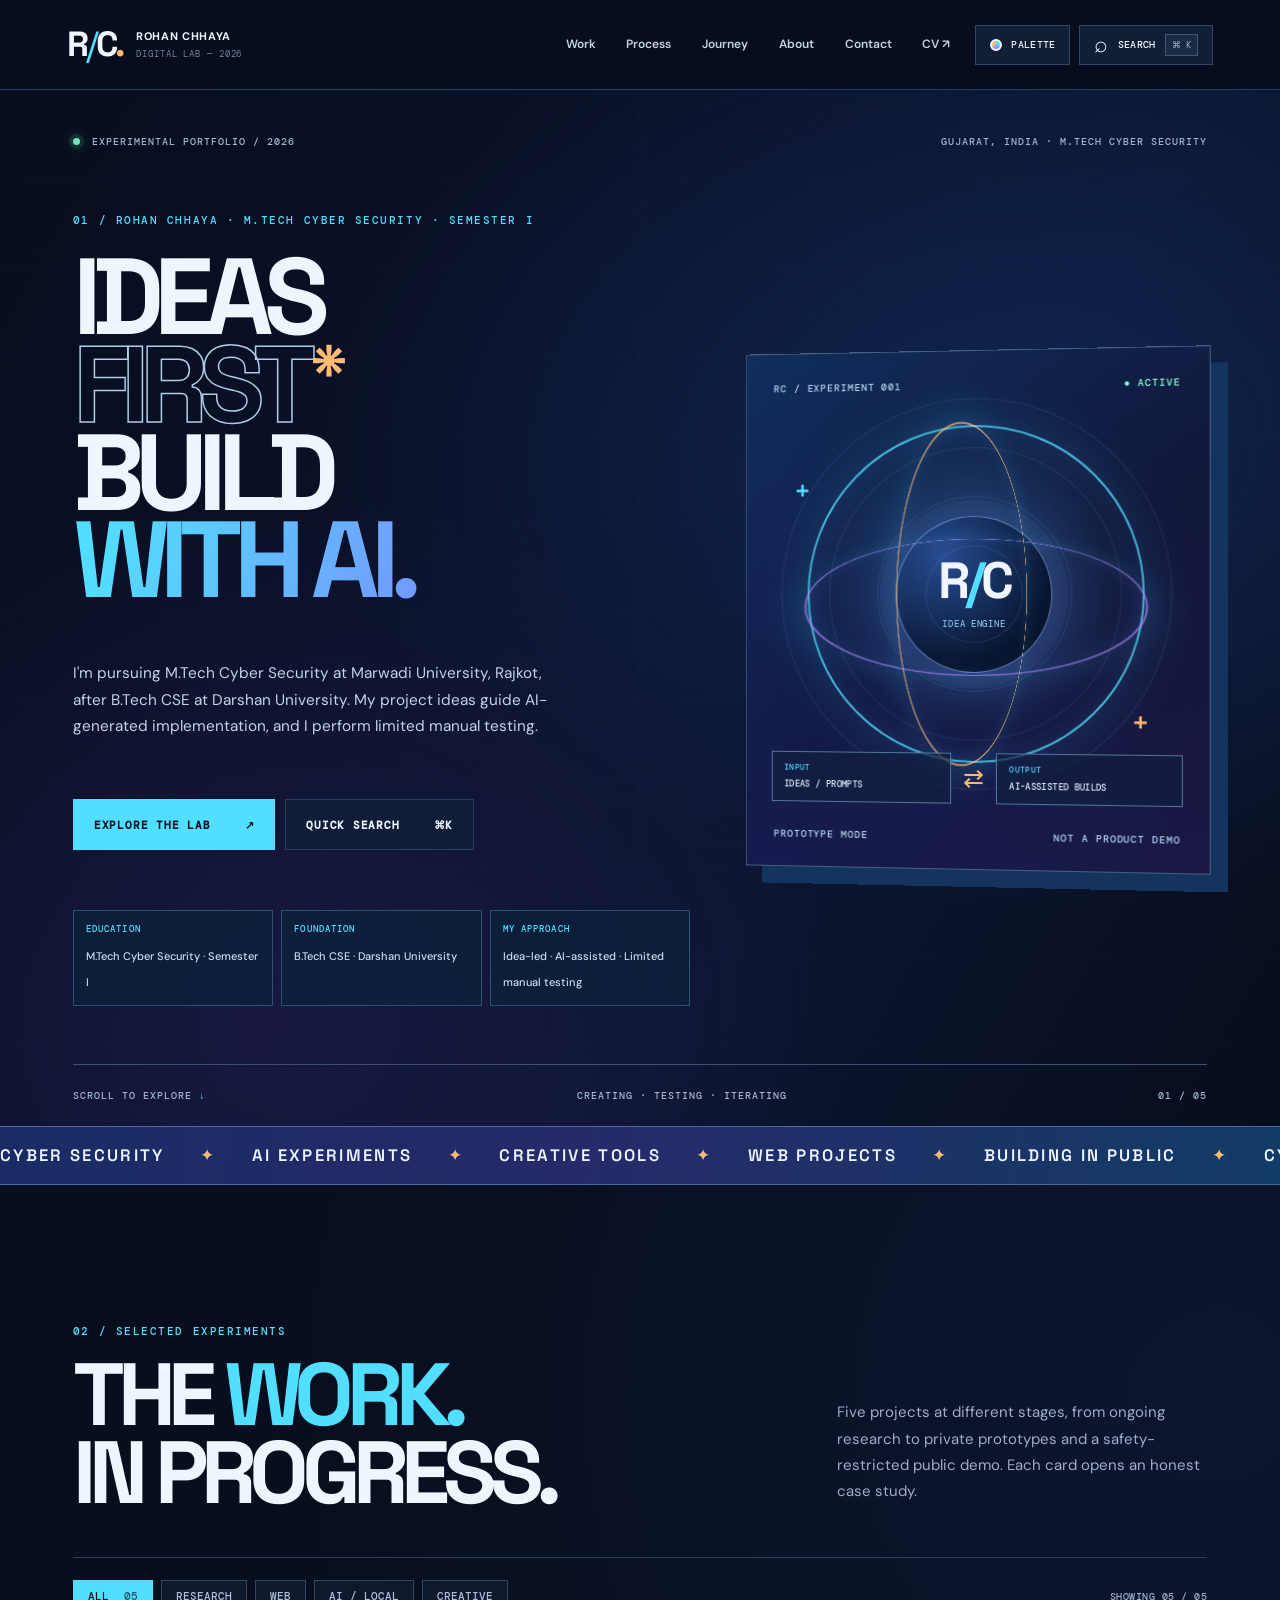
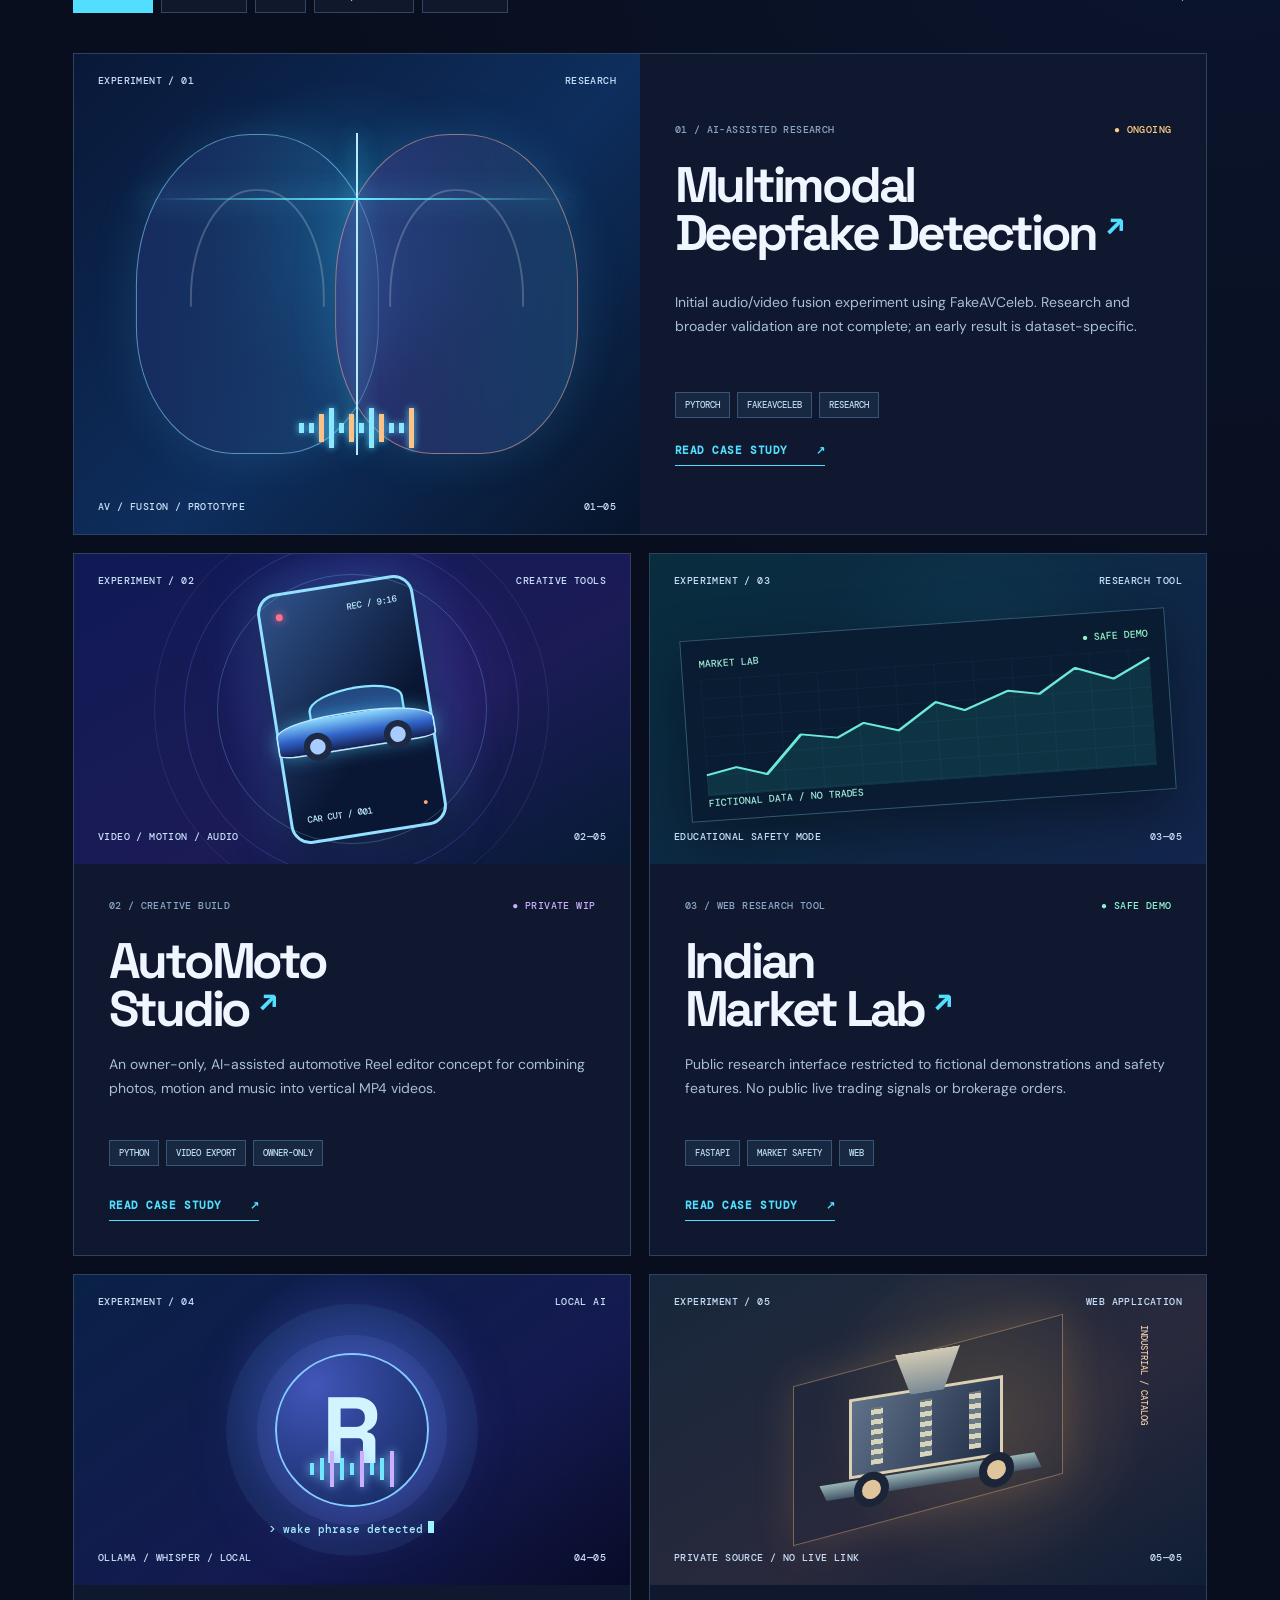
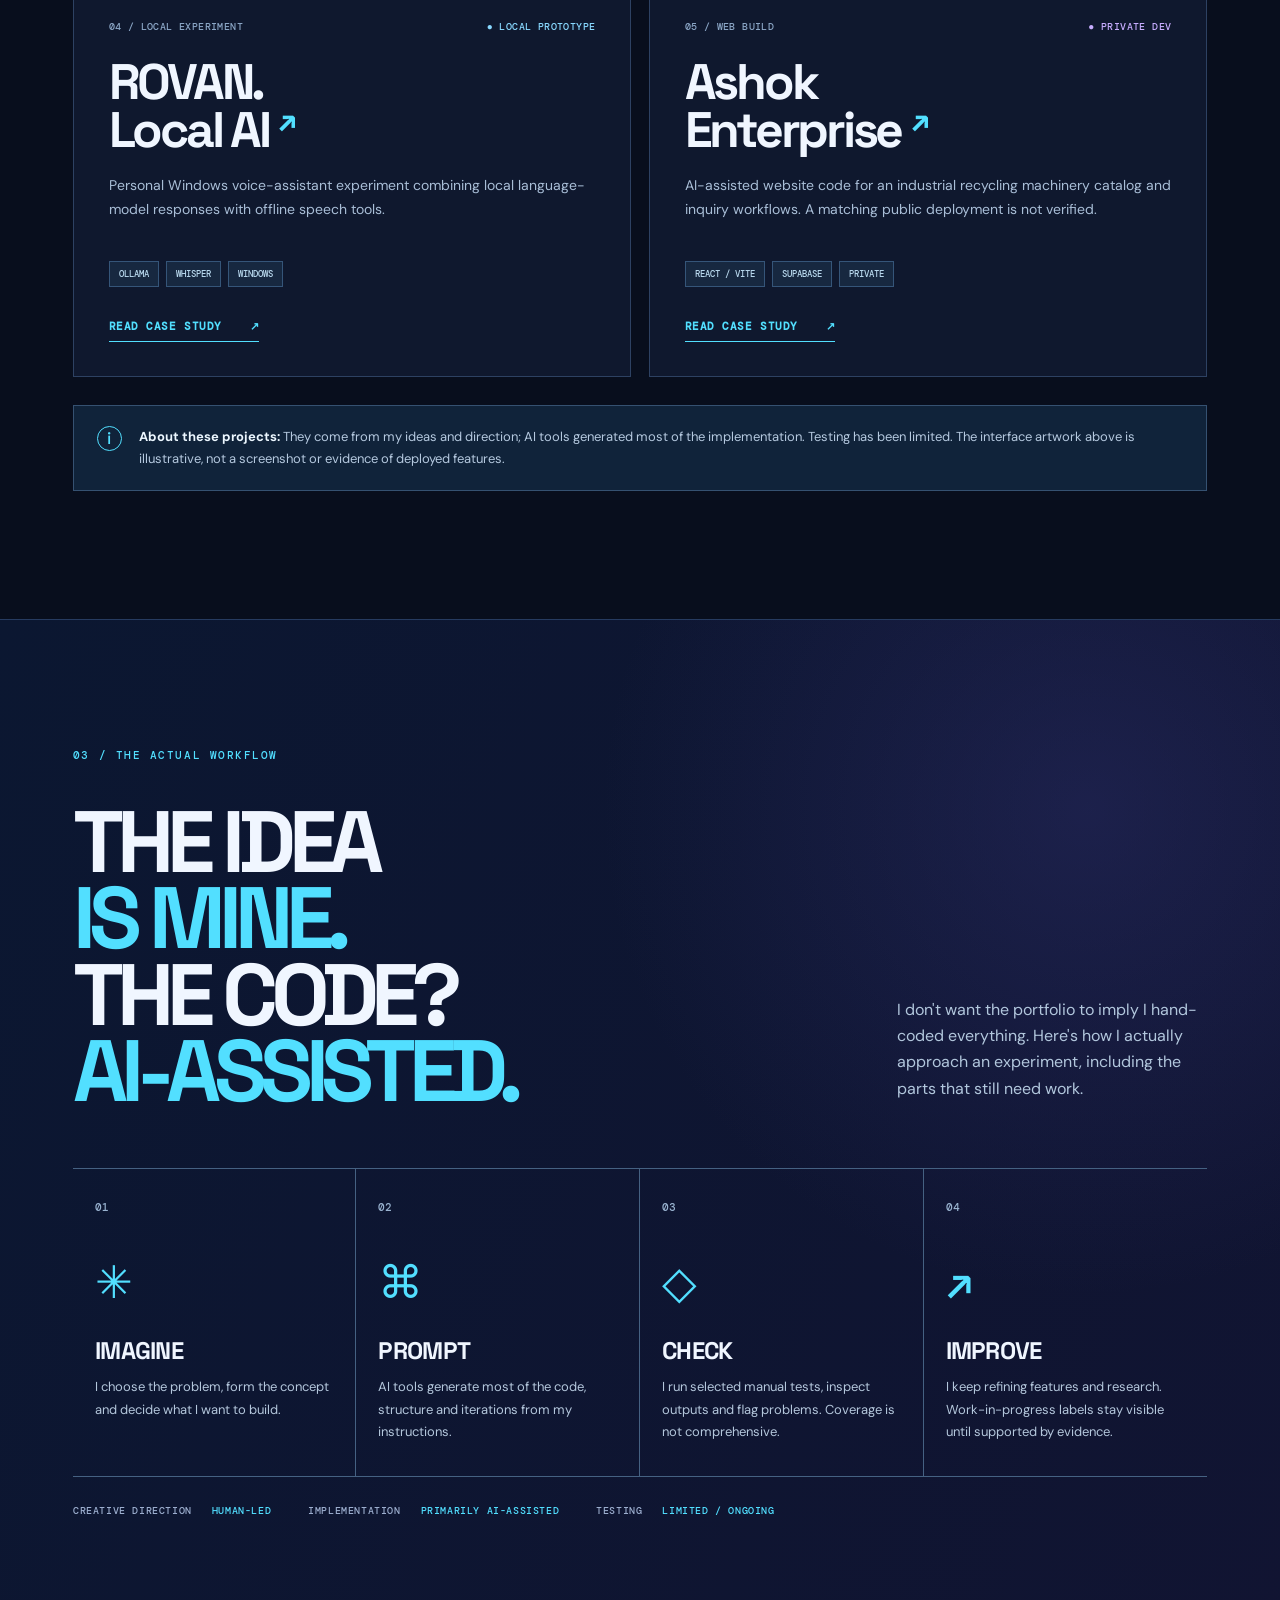
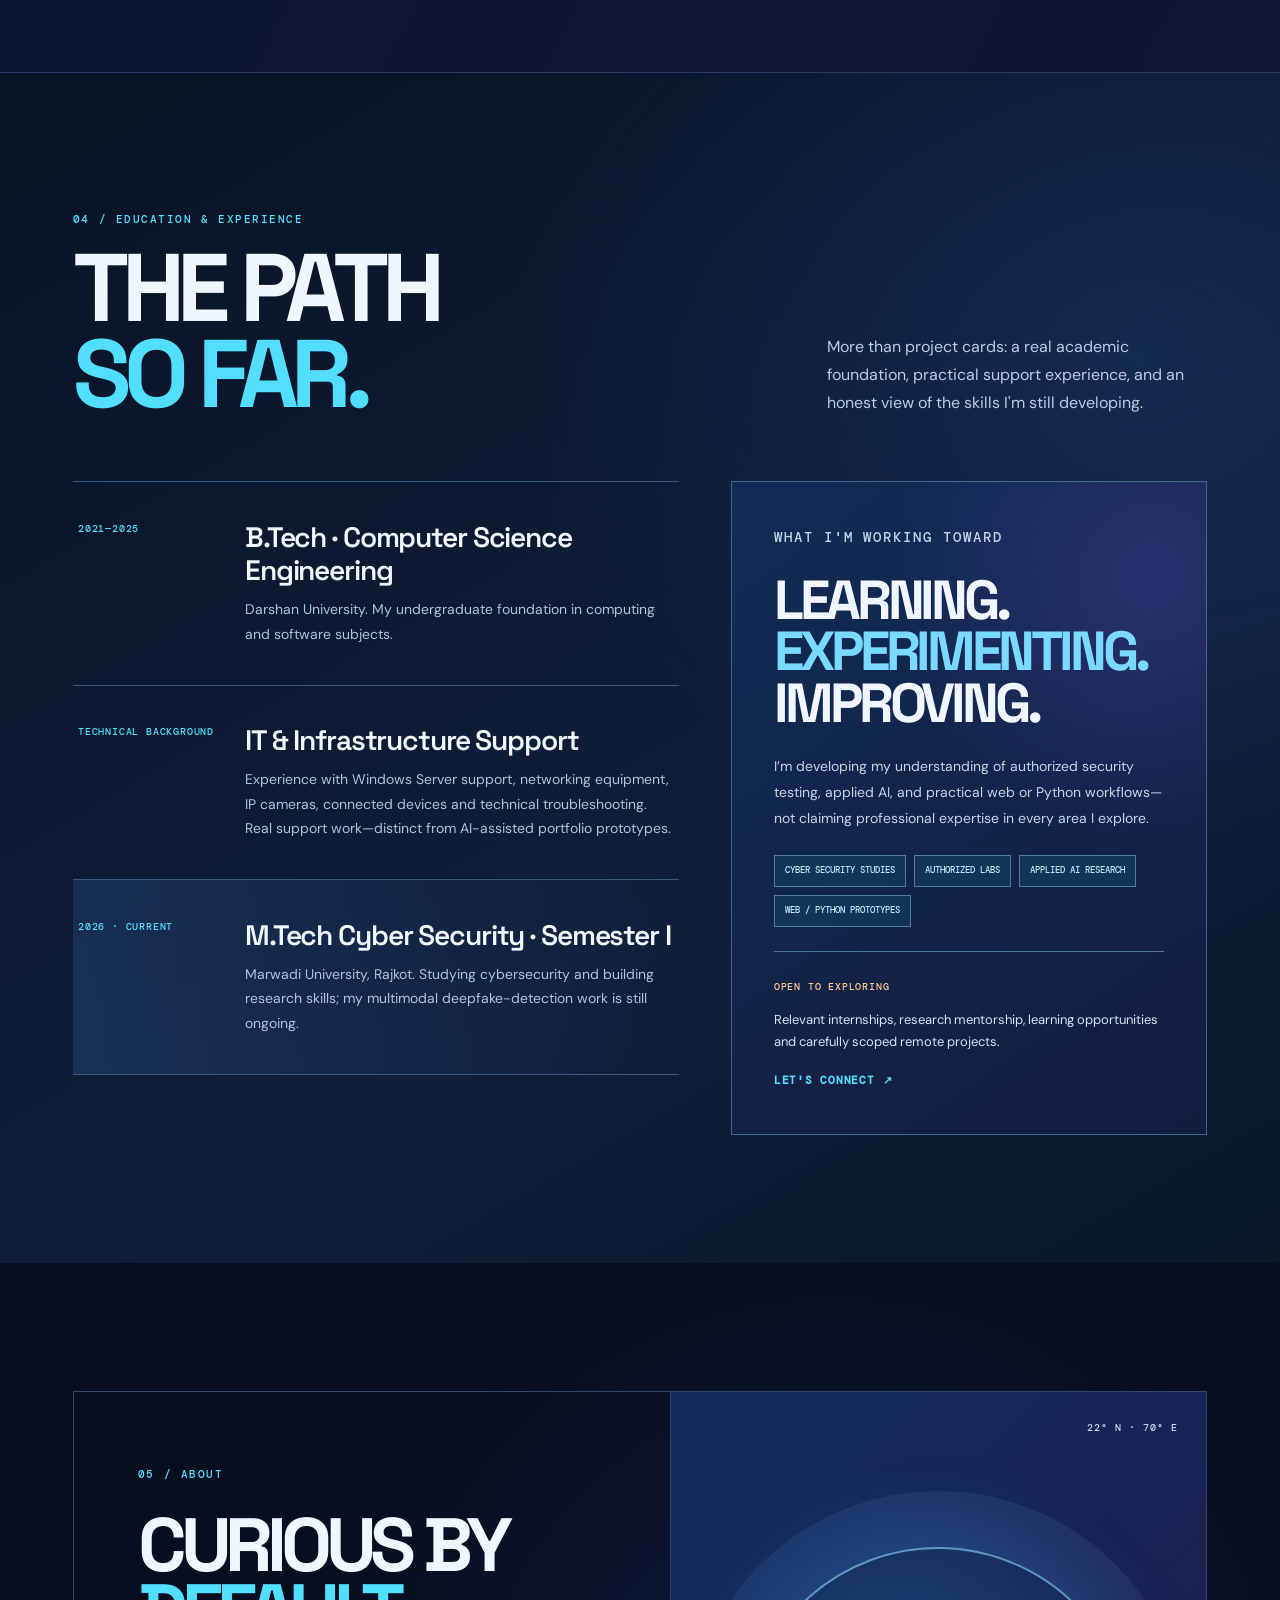
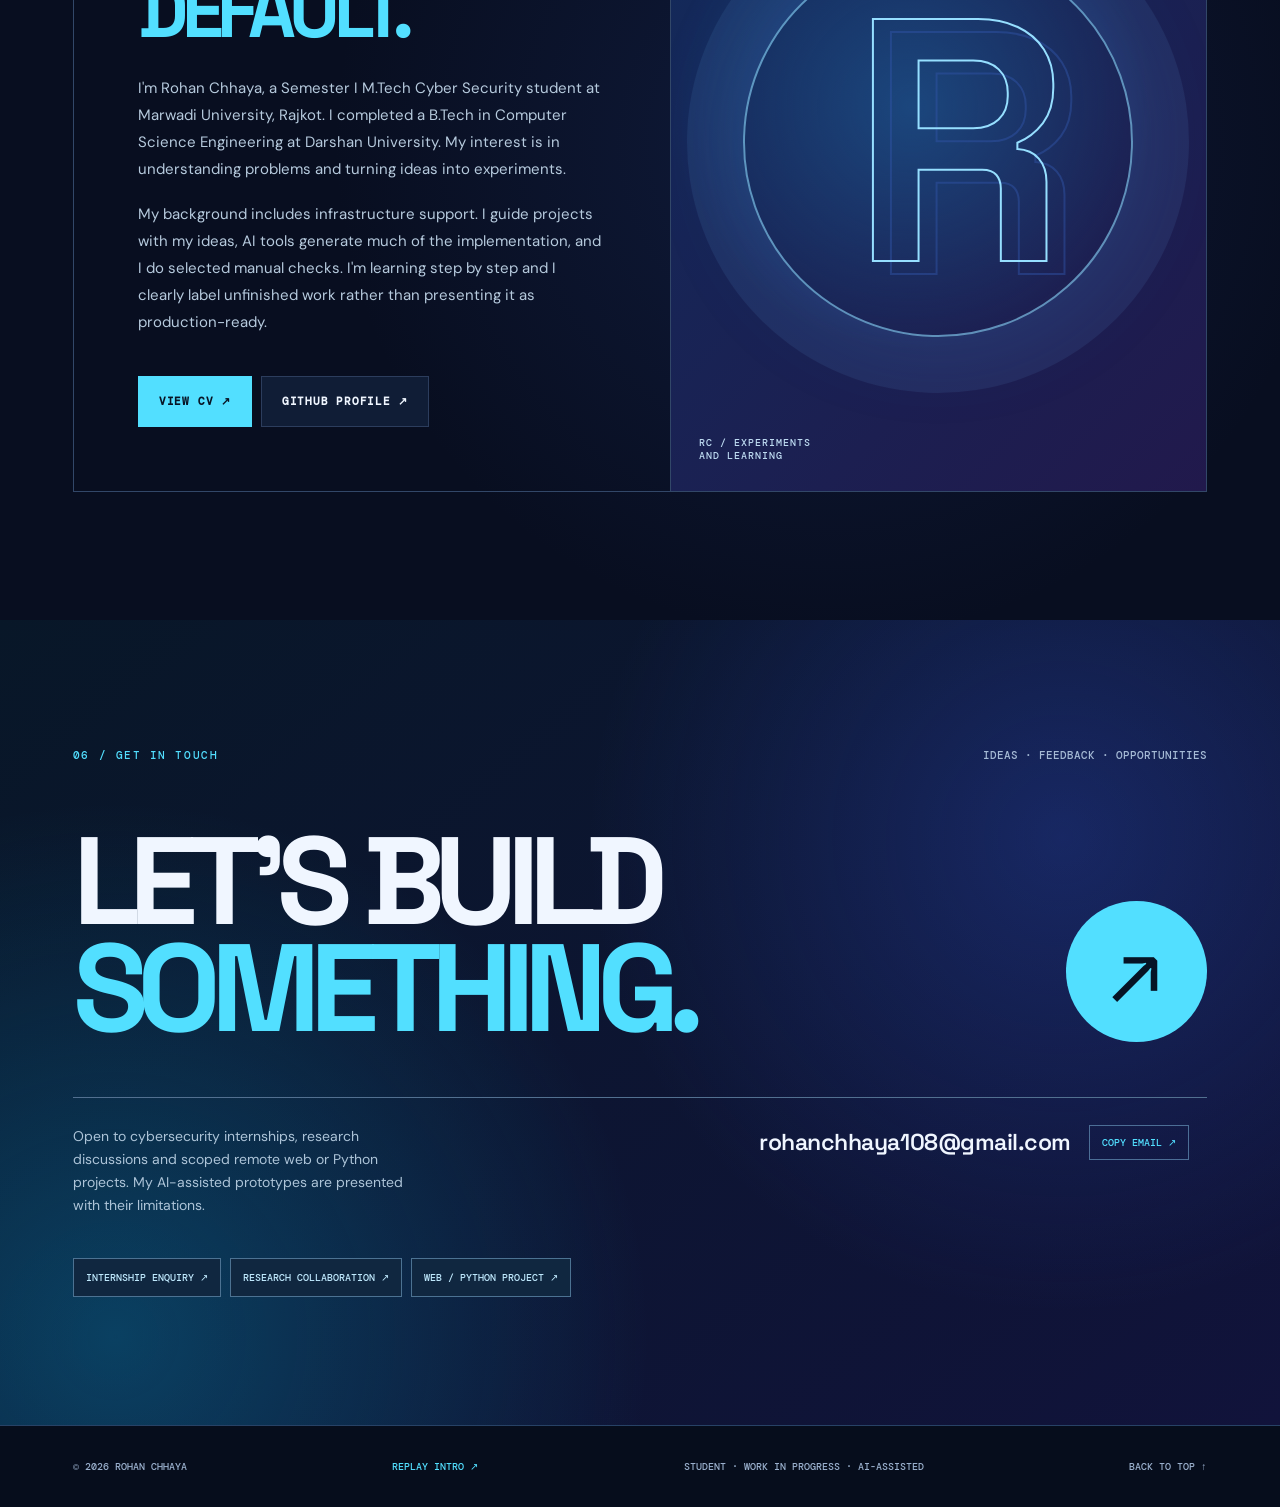
==== commit e432cd8d: "feat: personalize Digital Lab with real background, learning journey and internship pathways" ====
--- a/index.html
+++ b/index.html
@@ -5,16 +5,19 @@
   <meta name="viewport" content="width=device-width,initial-scale=1">
   <meta name="theme-color" content="#070b18">
   <meta name="color-scheme" content="dark">
-  <meta name="description" content="Rohan Chhaya's Digital Lab: idea-led, AI-assisted experiments in cybersecurity, software and creative tools. Real progress, honest project statuses.">
+  <meta name="description" content="Rohan Chhaya, M.Tech Cyber Security Semester I at Marwadi University, Rajkot. B.Tech CSE from Darshan University, infrastructure support background, and AI-assisted projects in research and software.">
   <meta property="og:type" content="website">
+  <meta property="og:url" content="https://xyzabc8108-prog.github.io/rohan-portfolio-2026/">
+  <link rel="canonical" href="https://xyzabc8108-prog.github.io/rohan-portfolio-2026/">
   <meta property="og:title" content="Rohan Chhaya — Digital Lab">
   <meta property="og:description" content="Ideas first. Built primarily with AI. Tested selectively. Always evolving.">
-  <title>Rohan Chhaya — Digital Lab / 2026</title>
+  <title>Rohan Chhaya — Cyber Security Student & Digital Lab</title>
   <link rel="icon" type="image/svg+xml" href="favicon.svg">
   <link rel="preconnect" href="https://fonts.googleapis.com">
   <link rel="preconnect" href="https://fonts.gstatic.com" crossorigin>
   <link href="https://fonts.googleapis.com/css2?family=DM+Mono:wght@400;500&family=DM+Sans:wght@400;500;600;700&family=Space+Grotesk:wght@400;500;600;700&display=swap" rel="stylesheet">
   <link rel="stylesheet" href="v5.css">
+  <link rel="stylesheet" href="profile.css">
   <script>
     try {
       if(!matchMedia('(prefers-reduced-motion: reduce)').matches && sessionStorage.getItem('rc-intro-seen')!=='1'){
@@ -50,7 +53,7 @@
         <span class="brand-copy">ROHAN CHHAYA<small>DIGITAL LAB — 2026</small></span>
       </a>
       <nav class="nav-links" id="site-nav" aria-label="Primary navigation">
-        <a href="#work">Work</a><a href="#process">Process</a><a href="#about">About</a><a href="#contact">Contact</a><a href="cv.html">CV ↗</a>
+        <a href="#work">Work</a><a href="#process">Process</a><a href="#journey">Journey</a><a href="#about">About</a><a href="#contact">Contact</a><a href="cv.html">CV ↗</a>
       </nav>
       <div class="header-actions">
         <button class="palette-button" id="palette-button" type="button" aria-label="Change accent color" title="Change color theme"><span class="palette-mark"></span><span>PALETTE</span></button>
@@ -65,11 +68,11 @@
         <div class="hero-meta"><span><b class="status-pulse"></b> EXPERIMENTAL PORTFOLIO / 2026</span><span>GUJARAT, INDIA · M.TECH CYBER SECURITY</span></div>
         <div class="hero-layout">
           <div class="hero-left">
-            <p class="overline hero-overline">01 / HELLO, I'M ROHAN CHHAYA</p>
+            <p class="overline hero-overline">01 / ROHAN CHHAYA · M.TECH CYBER SECURITY · SEMESTER I</p>
             <h1 id="hero-title" class="hero-heading"><span>IDEAS</span><span class="hero-outline">FIRST<span class="hero-star">*</span></span><span>BUILD</span><span class="hero-gradient">WITH AI.</span></h1>
             <div class="hero-bottom">
-              <p>I come up with the concepts and guide the direction. AI tools generate most of the code, and I do limited hands-on testing. This is a collection of projects I'm still learning from.</p>
-              <div class="hero-actions"><a class="button button-primary" href="#work">EXPLORE THE LAB <span aria-hidden="true">↗</span></a><button class="button button-quiet" type="button" data-open-search>QUICK SEARCH <span aria-hidden="true">⌘K</span></button></div>
+              <p>I'm pursuing M.Tech Cyber Security at Marwadi University, Rajkot, after B.Tech CSE at Darshan University. My project ideas guide AI-generated implementation, and I perform limited manual testing.</p>
+              <div class="hero-actions"><a class="button button-primary" href="#work">EXPLORE THE LAB <span aria-hidden="true">↗</span></a><button class="button button-quiet" type="button" data-open-search>QUICK SEARCH <span aria-hidden="true">⌘K</span></button></div><div class="hero-proof"><div><b>EDUCATION</b><span>M.Tech Cyber Security · Semester I</span></div><div><b>FOUNDATION</b><span>B.Tech CSE · Darshan University</span></div><div><b>MY APPROACH</b><span>Idea-led · AI-assisted · Limited manual testing</span></div></div>
             </div>
           </div>
           <div class="lab-visual" aria-label="Animated abstract digital lab sphere and interface illustration">
@@ -151,21 +154,38 @@
         <div class="process-note"><span>CREATIVE DIRECTION</span><b>HUMAN-LED</b><span>IMPLEMENTATION</span><b>PRIMARILY AI-ASSISTED</b><span>TESTING</span><b>LIMITED / ONGOING</b></div>
       </section>
 
+      <section class="journey section-wrap" id="journey" aria-labelledby="journey-heading">
+  <div class="journey-intro reveal"><div><p class="overline">04 / EDUCATION &amp; EXPERIENCE</p><h2 id="journey-heading">THE PATH<br><em>SO FAR.</em></h2></div><p>More than project cards: a real academic foundation, practical support experience, and an honest view of the skills I'm still developing.</p></div>
+  <div class="journey-layout">
+    <div class="journey-history reveal">
+      <div class="journey-milestone"><span>2021—2025</span><div><h3>B.Tech · Computer Science Engineering</h3><p>Darshan University. My undergraduate foundation in computing and software subjects.</p></div></div>
+      <div class="journey-milestone"><span>TECHNICAL BACKGROUND</span><div><h3>IT &amp; Infrastructure Support</h3><p>Experience with Windows Server support, networking equipment, IP cameras, connected devices and technical troubleshooting. Real support work—distinct from AI-assisted portfolio prototypes.</p></div></div>
+      <div class="journey-milestone"><span>2026 · CURRENT</span><div><h3>M.Tech Cyber Security · Semester I</h3><p>Marwadi University, Rajkot. Studying cybersecurity and building research skills; my multimodal deepfake-detection work is still ongoing.</p></div></div>
+    </div>
+    <aside class="journey-now reveal">
+      <p class="overline">WHAT I'M WORKING TOWARD</p><h3>LEARNING.<br><em>EXPERIMENTING.</em><br>IMPROVING.</h3>
+      <p>I’m developing my understanding of authorized security testing, applied AI, and practical web or Python workflows—not claiming professional expertise in every area I explore.</p>
+      <div class="journey-tags"><span>CYBER SECURITY STUDIES</span><span>AUTHORIZED LABS</span><span>APPLIED AI RESEARCH</span><span>WEB / PYTHON PROTOTYPES</span></div>
+      <div class="journey-opportunities"><b>OPEN TO EXPLORING</b><p>Relevant internships, research mentorship, learning opportunities and carefully scoped remote projects.</p><a href="#contact">LET'S CONNECT <span aria-hidden="true">↗</span></a></div>
+    </aside>
+  </div>
+</section>
+
       <section class="about section-wrap" id="about" aria-labelledby="about-heading">
         <div class="about-panel">
-          <div class="about-copy reveal"><p class="overline">04 / ABOUT</p><h2 id="about-heading">CURIOUS BY<br><span>DEFAULT.</span></h2><p>I'm Rohan Chhaya, currently pursuing M.Tech in Cyber Security at Marwadi University. My interests include learning cybersecurity fundamentals, exploring applied AI, and turning ideas into experiments.</p><p>My background includes infrastructure support. I'm building my skills step by step, not presenting these prototypes as finished products or claiming to be an expert in every technology shown.</p><div class="about-links"><a class="button button-primary" href="cv.html">VIEW CV ↗</a><a class="button button-outline" href="https://github.com/xyzabc8108-prog" target="_blank" rel="noopener noreferrer">GITHUB PROFILE ↗</a></div></div>
+          <div class="about-copy reveal"><p class="overline">05 / ABOUT</p><h2 id="about-heading">CURIOUS BY<br><span>DEFAULT.</span></h2><p>I'm Rohan Chhaya, a Semester I M.Tech Cyber Security student at Marwadi University, Rajkot. I completed a B.Tech in Computer Science Engineering at Darshan University. My interest is in understanding problems and turning ideas into experiments.</p><p>My background includes infrastructure support. I guide projects with my ideas, AI tools generate much of the implementation, and I do selected manual checks. I'm learning step by step and I clearly label unfinished work rather than presenting it as production-ready.</p><div class="about-links"><a class="button button-primary" href="cv.html">VIEW CV ↗</a><a class="button button-outline" href="https://github.com/xyzabc8108-prog" target="_blank" rel="noopener noreferrer">GITHUB PROFILE ↗</a></div></div>
           <div class="about-visual reveal" aria-hidden="true"><div class="about-orbit"></div><div class="about-letter">R</div><span class="about-signature">RC / EXPERIMENTS<br>AND LEARNING</span><span class="about-coordinate">22° N · 70° E</span></div>
         </div>
       </section>
 
       <section class="contact section-wrap" id="contact" aria-labelledby="contact-heading">
-        <div class="contact-top"><span class="overline">05 / GET IN TOUCH</span><span>IDEAS · FEEDBACK · OPPORTUNITIES</span></div>
+        <div class="contact-top"><span class="overline">06 / GET IN TOUCH</span><span>IDEAS · FEEDBACK · OPPORTUNITIES</span></div>
         <div class="contact-main"><h2 id="contact-heading">LET'S BUILD<br><em>SOMETHING.</em></h2><a class="contact-arrow" href="mailto:rohanchhaya108@gmail.com?subject=Portfolio%20inquiry" aria-label="Email Rohan Chhaya">↗</a></div>
-        <div class="contact-bottom"><p>Open to meaningful conversations about learning, projects and opportunities.</p><div class="contact-mail"><a href="mailto:rohanchhaya108@gmail.com">rohanchhaya108@gmail.com</a><button type="button" data-copy-email aria-label="Copy email address">COPY EMAIL ↗</button><span id="copy-result" role="status" aria-live="polite"></span></div></div>
+        <div class="contact-bottom"><p>Open to cybersecurity internships, research discussions and scoped remote web or Python projects. My AI-assisted prototypes are presented with their limitations.</p><div class="contact-mail"><a href="mailto:rohanchhaya108@gmail.com">rohanchhaya108@gmail.com</a><button type="button" data-copy-email aria-label="Copy email address">COPY EMAIL ↗</button><span id="copy-result" role="status" aria-live="polite"></span></div><div class="contact-options"><a href="mailto:rohanchhaya108@gmail.com?subject=Cybersecurity%20Internship">INTERNSHIP ENQUIRY ↗</a><a href="mailto:rohanchhaya108@gmail.com?subject=Research%20Collaboration">RESEARCH COLLABORATION ↗</a><a href="mailto:rohanchhaya108@gmail.com?subject=Web%20or%20Python%20Project">WEB / PYTHON PROJECT ↗</a></div></div>
       </section>
     </main>
 
-    <footer class="site-footer"><span>© <span data-year>2026</span> ROHAN CHHAYA</span><button type="button" data-replay-intro>REPLAY INTRO ↗</button><span>IDEAS FIRST. VERIFY THE DETAILS.</span><a href="#top">BACK TO TOP ↑</a></footer>
+    <footer class="site-footer"><span>© <span data-year>2026</span> ROHAN CHHAYA</span><button type="button" data-replay-intro>REPLAY INTRO ↗</button><span>STUDENT · WORK IN PROGRESS · AI-ASSISTED</span><a href="#top">BACK TO TOP ↑</a></footer>
   </div>
   <div class="search-overlay" id="search-overlay" hidden>
     <div class="search-backdrop" data-close-search></div>
--- a/profile.css
+++ b/profile.css
@@ -0,0 +1,35 @@
+/* V5 CAREER PROFILE — AI-assisted projects, real learning and education. */
+.hero-proof{margin-top:24px;display:grid;grid-template-columns:repeat(3,minmax(0,1fr));gap:8px}
+.hero-proof>div{background:#0c213acd;border:1px solid #2a5275;padding:11px 12px;min-width:0}
+.hero-proof b{display:block;color:var(--accent);font:500 9px/1.6 var(--mono);letter-spacing:.12em;margin-bottom:5px}
+.hero-proof span{color:#c8dcee;font:500 11px/1.55 var(--sans)}
+.journey{position:relative;background:radial-gradient(ellipse at 89% 24%,#20468355,transparent 39%),linear-gradient(150deg,#081325,#101e39 65%,#091729)}
+.journey-intro{display:flex;justify-content:space-between;align-items:end;gap:40px;margin-bottom:clamp(32px,5vw,72px)}
+.journey-intro h2{font:700 clamp(50px,7.5vw,114px)/.9 var(--display);letter-spacing:-.076em;margin:17px 0 0}
+.journey-intro h2 em{color:var(--accent);font-style:normal}
+.journey-intro>p{margin:0;max-width:380px;color:#b8cee6;line-height:1.75}
+.journey-layout{display:grid;grid-template-columns:minmax(0,1.12fr) minmax(300px,.88fr);gap:clamp(22px,4vw,55px);align-items:stretch}
+.journey-history{border-top:1px solid #3a5678}
+.journey-milestone{display:grid;grid-template-columns:145px minmax(0,1fr);gap:22px;padding:clamp(24px,3vw,44px) 5px;border-bottom:1px solid #3a5678}
+.journey-milestone>span{color:var(--accent);font:500 10px/1.6 var(--mono);letter-spacing:.08em}
+.journey-milestone h3{font:600 clamp(20px,2.2vw,30px)/1.18 var(--display);letter-spacing:-.04em;margin:0 0 10px;color:#f1f7ff}
+.journey-milestone p{color:#acc4dd;font-size:14px;line-height:1.75;margin:0}
+.journey-milestone:last-child{background:linear-gradient(90deg,#2e5a9950,transparent)}
+.journey-now{background:radial-gradient(circle at 89% 15%,#5145ae5b,transparent 38%),linear-gradient(145deg,#102c55,#141c3e);border:1px solid #43668b;padding:clamp(25px,3.3vw,46px);display:flex;flex-direction:column;gap:24px}
+.journey-now h3{font:700 clamp(33px,4.3vw,65px)/.94 var(--display);letter-spacing:-.074em;margin:0}
+.journey-now h3 em{font-style:normal;color:#7ad9ff}
+.journey-now>p{color:#c1d6eb;margin:0;font-size:14px;line-height:1.85}
+.journey-tags{display:flex;flex-wrap:wrap;gap:8px}
+.journey-tags span{border:1px solid #547ca1;color:#b9eaff;background:#123b5bba;padding:8px 10px;font:500 9px/1.55 var(--mono)}
+.journey-opportunities{margin-top:auto;padding-top:20px;border-top:1px solid #4c7696}
+.journey-opportunities b{color:#ffca91;font:500 10px var(--mono);letter-spacing:.08em}
+.journey-opportunities p{margin:10px 0 13px;font-size:13px;line-height:1.7;color:#d4e3f4}
+.journey-opportunities a{color:var(--accent);font:600 11px var(--mono);letter-spacing:.07em}
+.journey-opportunities a:hover{text-decoration:underline;text-underline-offset:5px}
+.contact-options{display:flex;flex-wrap:wrap;gap:9px;margin-top:16px}
+.contact-options a{border:1px solid #4c7292;background:#102740;color:#bfe9fd;padding:11px 12px;font:500 10px/1.5 var(--mono);transition:background .2s}
+.contact-options a:hover{background:var(--accent);color:#071529}
+@media(max-width:1100px){.journey-layout{grid-template-columns:1fr}.journey-intro{align-items:start;flex-direction:column;gap:16px}}
+@media(max-width:800px){.hero-proof{grid-template-columns:1fr 1fr}.hero-proof>div:last-child{grid-column:1/-1}.journey-intro h2{font-size:clamp(52px,9vw,85px)}}
+@media(max-width:560px){.hero-proof{grid-template-columns:1fr}.hero-proof>div:last-child{grid-column:auto}.journey-milestone{grid-template-columns:1fr;gap:10px}.journey-intro h2{font-size:clamp(50px,12vw,76px)}.journey-now{padding:24px}.journey-now h3{font-size:clamp(38px,9vw,52px)}.contact-options a{width:100%}}
+@media(prefers-reduced-motion:reduce){.contact-options a{transition:none}}
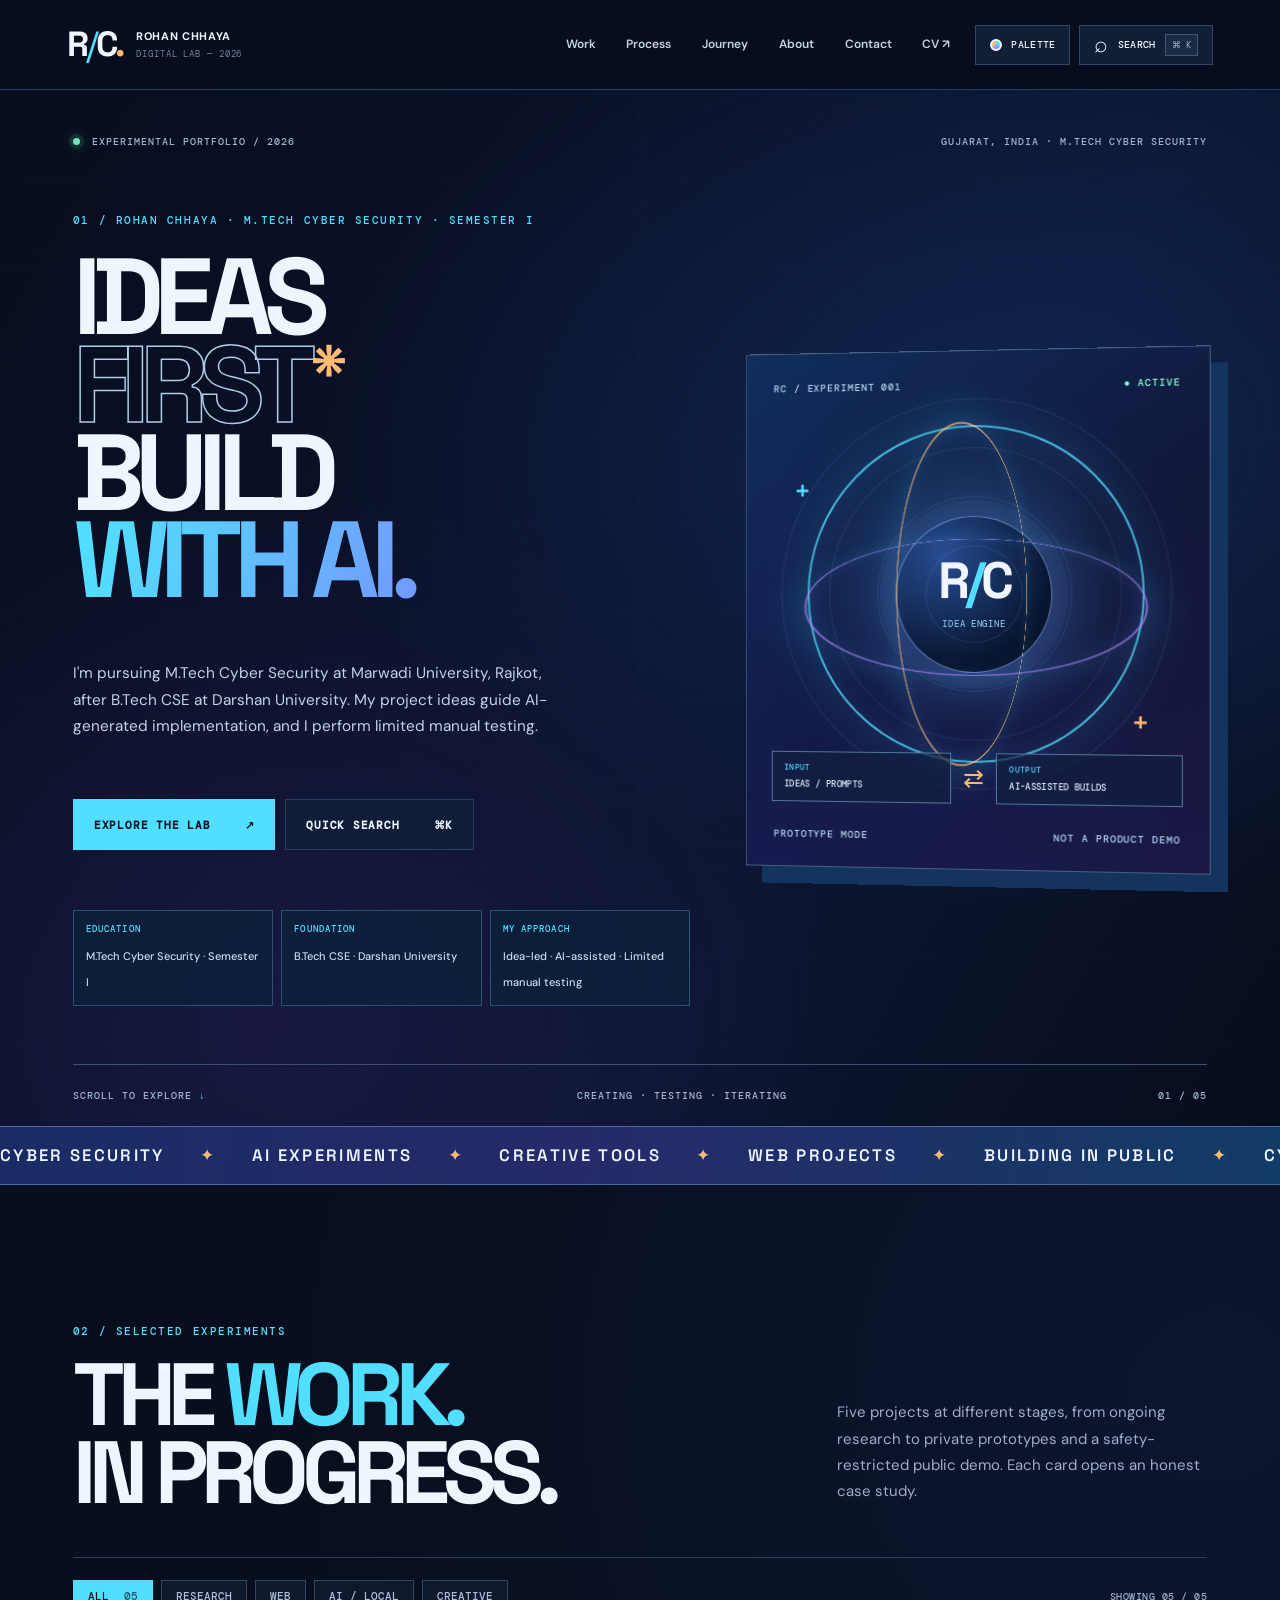
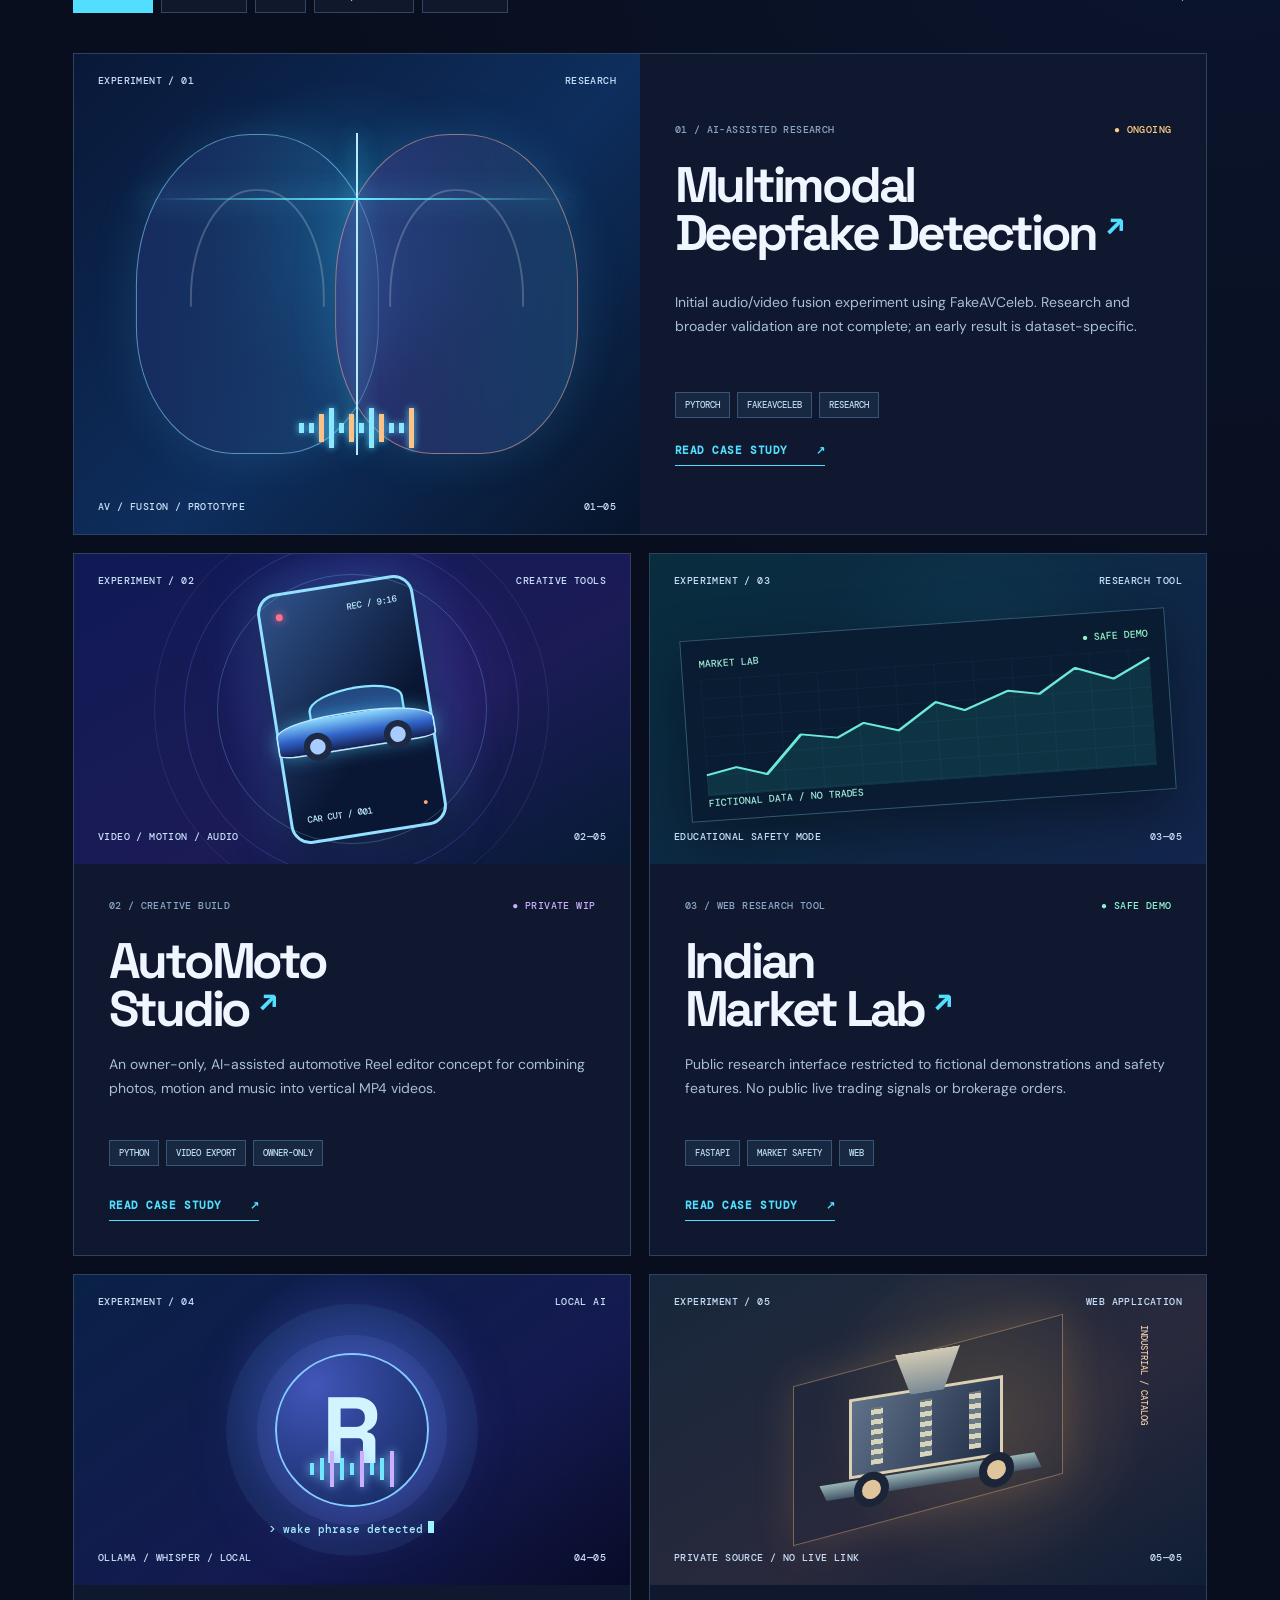
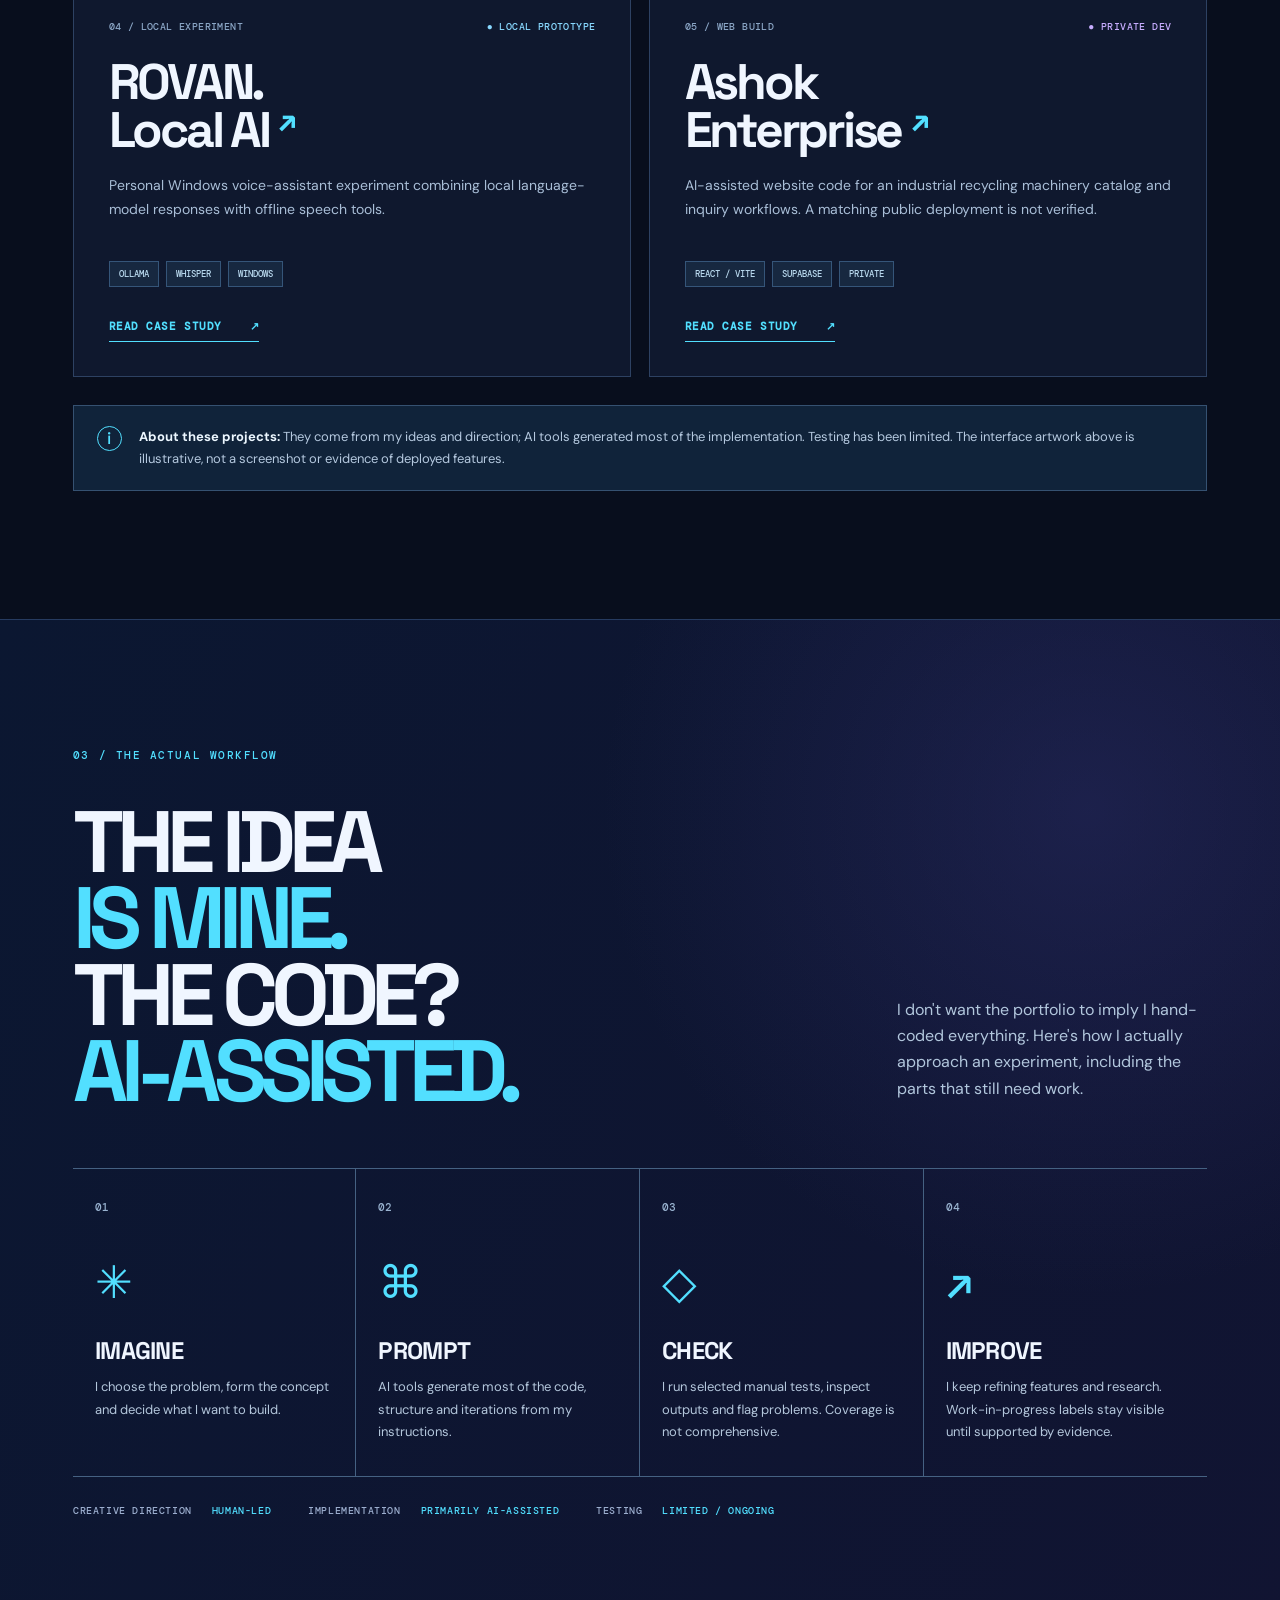
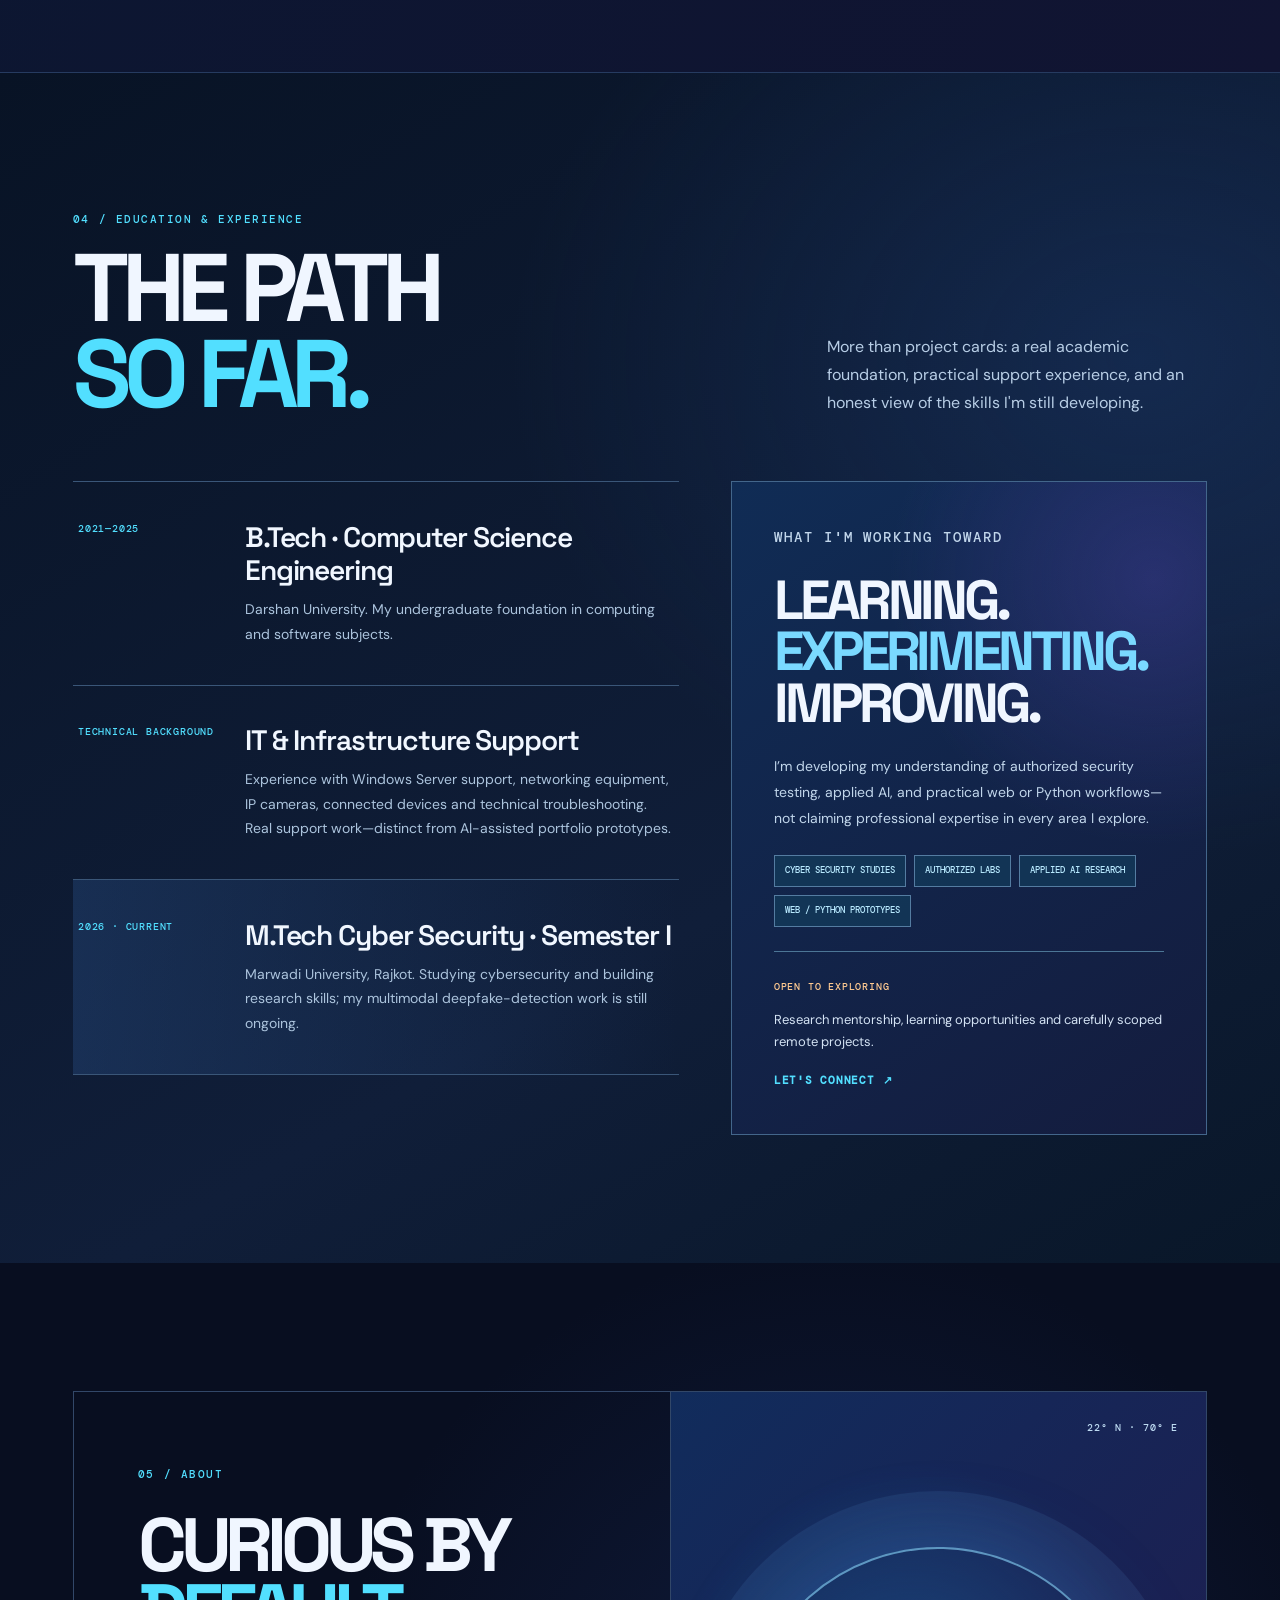
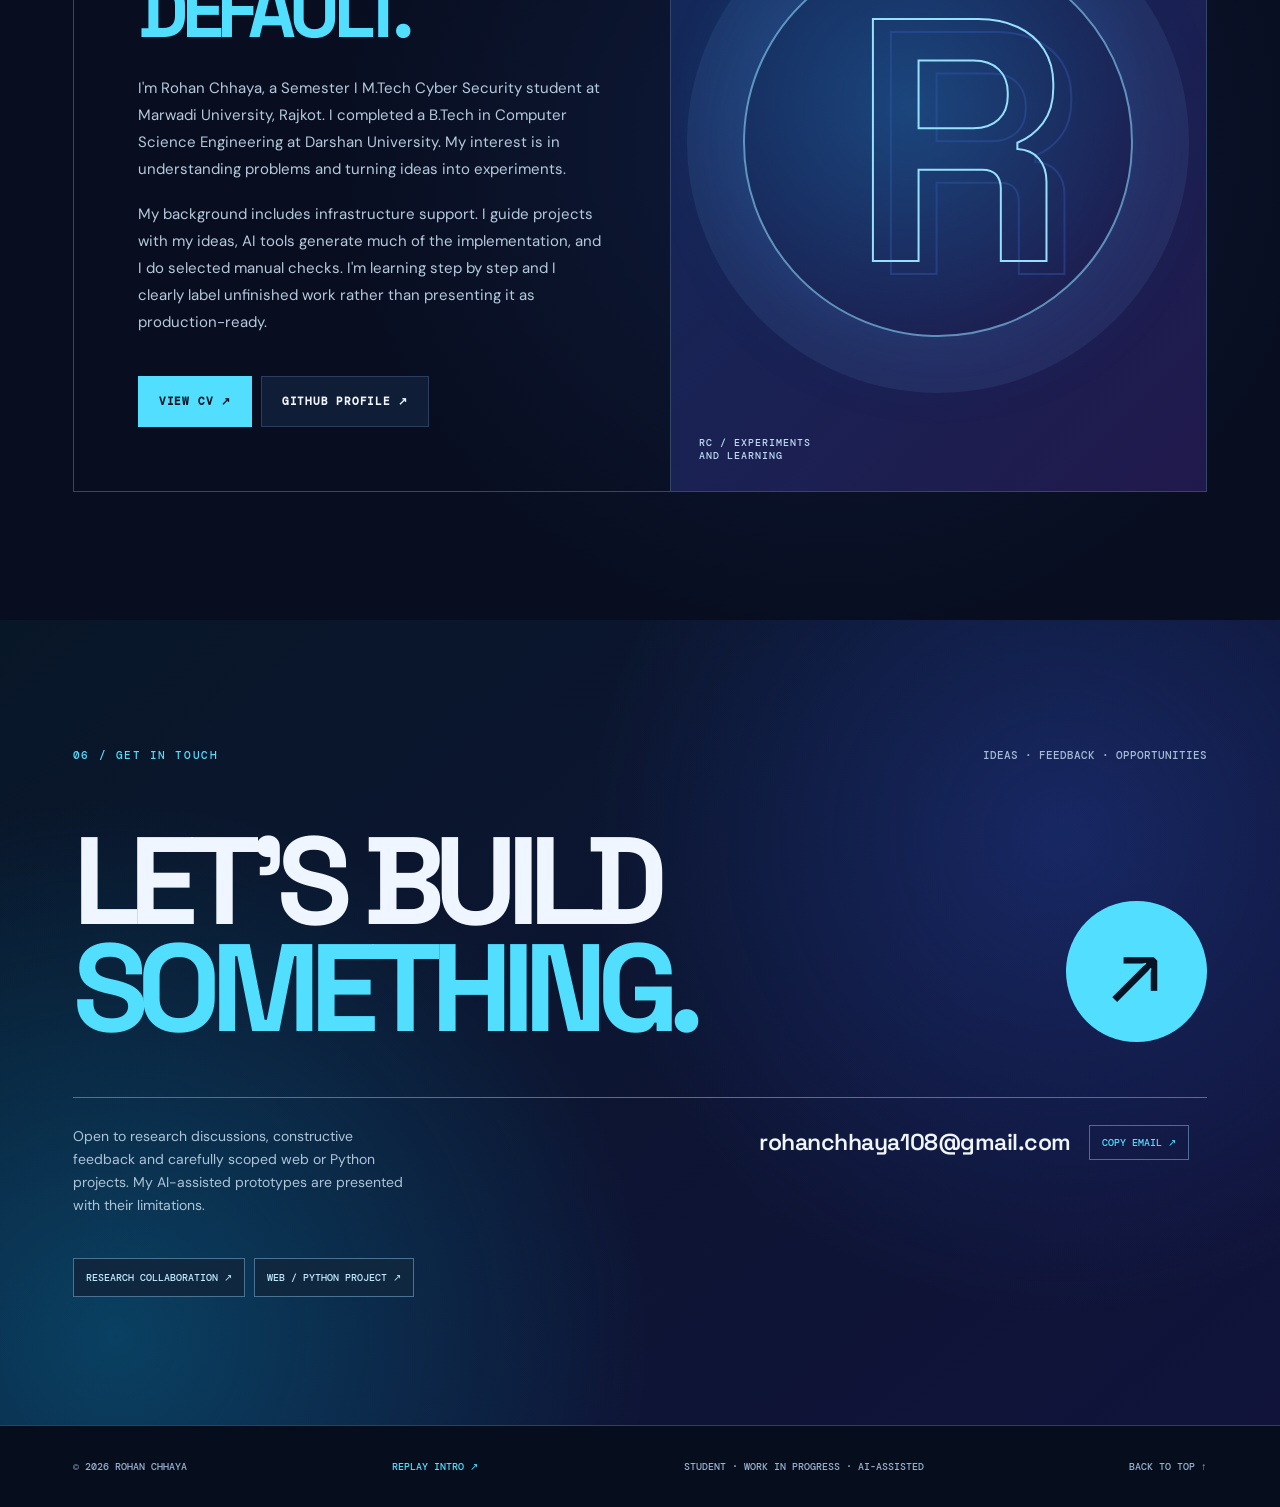
==== commit d8454ad2: "chore: remove internship wording from portfolio contact and search" ====
--- a/index.html
+++ b/index.html
@@ -166,7 +166,7 @@
       <p class="overline">WHAT I'M WORKING TOWARD</p><h3>LEARNING.<br><em>EXPERIMENTING.</em><br>IMPROVING.</h3>
       <p>I’m developing my understanding of authorized security testing, applied AI, and practical web or Python workflows—not claiming professional expertise in every area I explore.</p>
       <div class="journey-tags"><span>CYBER SECURITY STUDIES</span><span>AUTHORIZED LABS</span><span>APPLIED AI RESEARCH</span><span>WEB / PYTHON PROTOTYPES</span></div>
-      <div class="journey-opportunities"><b>OPEN TO EXPLORING</b><p>Relevant internships, research mentorship, learning opportunities and carefully scoped remote projects.</p><a href="#contact">LET'S CONNECT <span aria-hidden="true">↗</span></a></div>
+      <div class="journey-opportunities"><b>OPEN TO EXPLORING</b><p>Research mentorship, learning opportunities and carefully scoped remote projects.</p><a href="#contact">LET'S CONNECT <span aria-hidden="true">↗</span></a></div>
     </aside>
   </div>
 </section>
@@ -181,7 +181,7 @@
       <section class="contact section-wrap" id="contact" aria-labelledby="contact-heading">
         <div class="contact-top"><span class="overline">06 / GET IN TOUCH</span><span>IDEAS · FEEDBACK · OPPORTUNITIES</span></div>
         <div class="contact-main"><h2 id="contact-heading">LET'S BUILD<br><em>SOMETHING.</em></h2><a class="contact-arrow" href="mailto:rohanchhaya108@gmail.com?subject=Portfolio%20inquiry" aria-label="Email Rohan Chhaya">↗</a></div>
-        <div class="contact-bottom"><p>Open to cybersecurity internships, research discussions and scoped remote web or Python projects. My AI-assisted prototypes are presented with their limitations.</p><div class="contact-mail"><a href="mailto:rohanchhaya108@gmail.com">rohanchhaya108@gmail.com</a><button type="button" data-copy-email aria-label="Copy email address">COPY EMAIL ↗</button><span id="copy-result" role="status" aria-live="polite"></span></div><div class="contact-options"><a href="mailto:rohanchhaya108@gmail.com?subject=Cybersecurity%20Internship">INTERNSHIP ENQUIRY ↗</a><a href="mailto:rohanchhaya108@gmail.com?subject=Research%20Collaboration">RESEARCH COLLABORATION ↗</a><a href="mailto:rohanchhaya108@gmail.com?subject=Web%20or%20Python%20Project">WEB / PYTHON PROJECT ↗</a></div></div>
+        <div class="contact-bottom"><p>Open to research discussions, constructive feedback and carefully scoped web or Python projects. My AI-assisted prototypes are presented with their limitations.</p><div class="contact-mail"><a href="mailto:rohanchhaya108@gmail.com">rohanchhaya108@gmail.com</a><button type="button" data-copy-email aria-label="Copy email address">COPY EMAIL ↗</button><span id="copy-result" role="status" aria-live="polite"></span></div><div class="contact-options"><a href="mailto:rohanchhaya108@gmail.com?subject=Research%20Collaboration">RESEARCH COLLABORATION ↗</a><a href="mailto:rohanchhaya108@gmail.com?subject=Web%20or%20Python%20Project">WEB / PYTHON PROJECT ↗</a></div></div>
       </section>
     </main>
 
--- a/profile.css
+++ b/profile.css
@@ -1,5 +1,5 @@
 /* V5 CAREER PROFILE — AI-assisted projects, real learning and education. */
-.hero-proof{margin-top:24px;display:grid;grid-template-columns:repeat(3,minmax(0,1fr));gap:8px}
+.hero-proof{width:100%;flex:1 1 100%;margin-top:24px;display:grid;grid-template-columns:repeat(3,minmax(0,1fr));gap:8px}
 .hero-proof>div{background:#0c213acd;border:1px solid #2a5275;padding:11px 12px;min-width:0}
 .hero-proof b{display:block;color:var(--accent);font:500 9px/1.6 var(--mono);letter-spacing:.12em;margin-bottom:5px}
 .hero-proof span{color:#c8dcee;font:500 11px/1.55 var(--sans)}
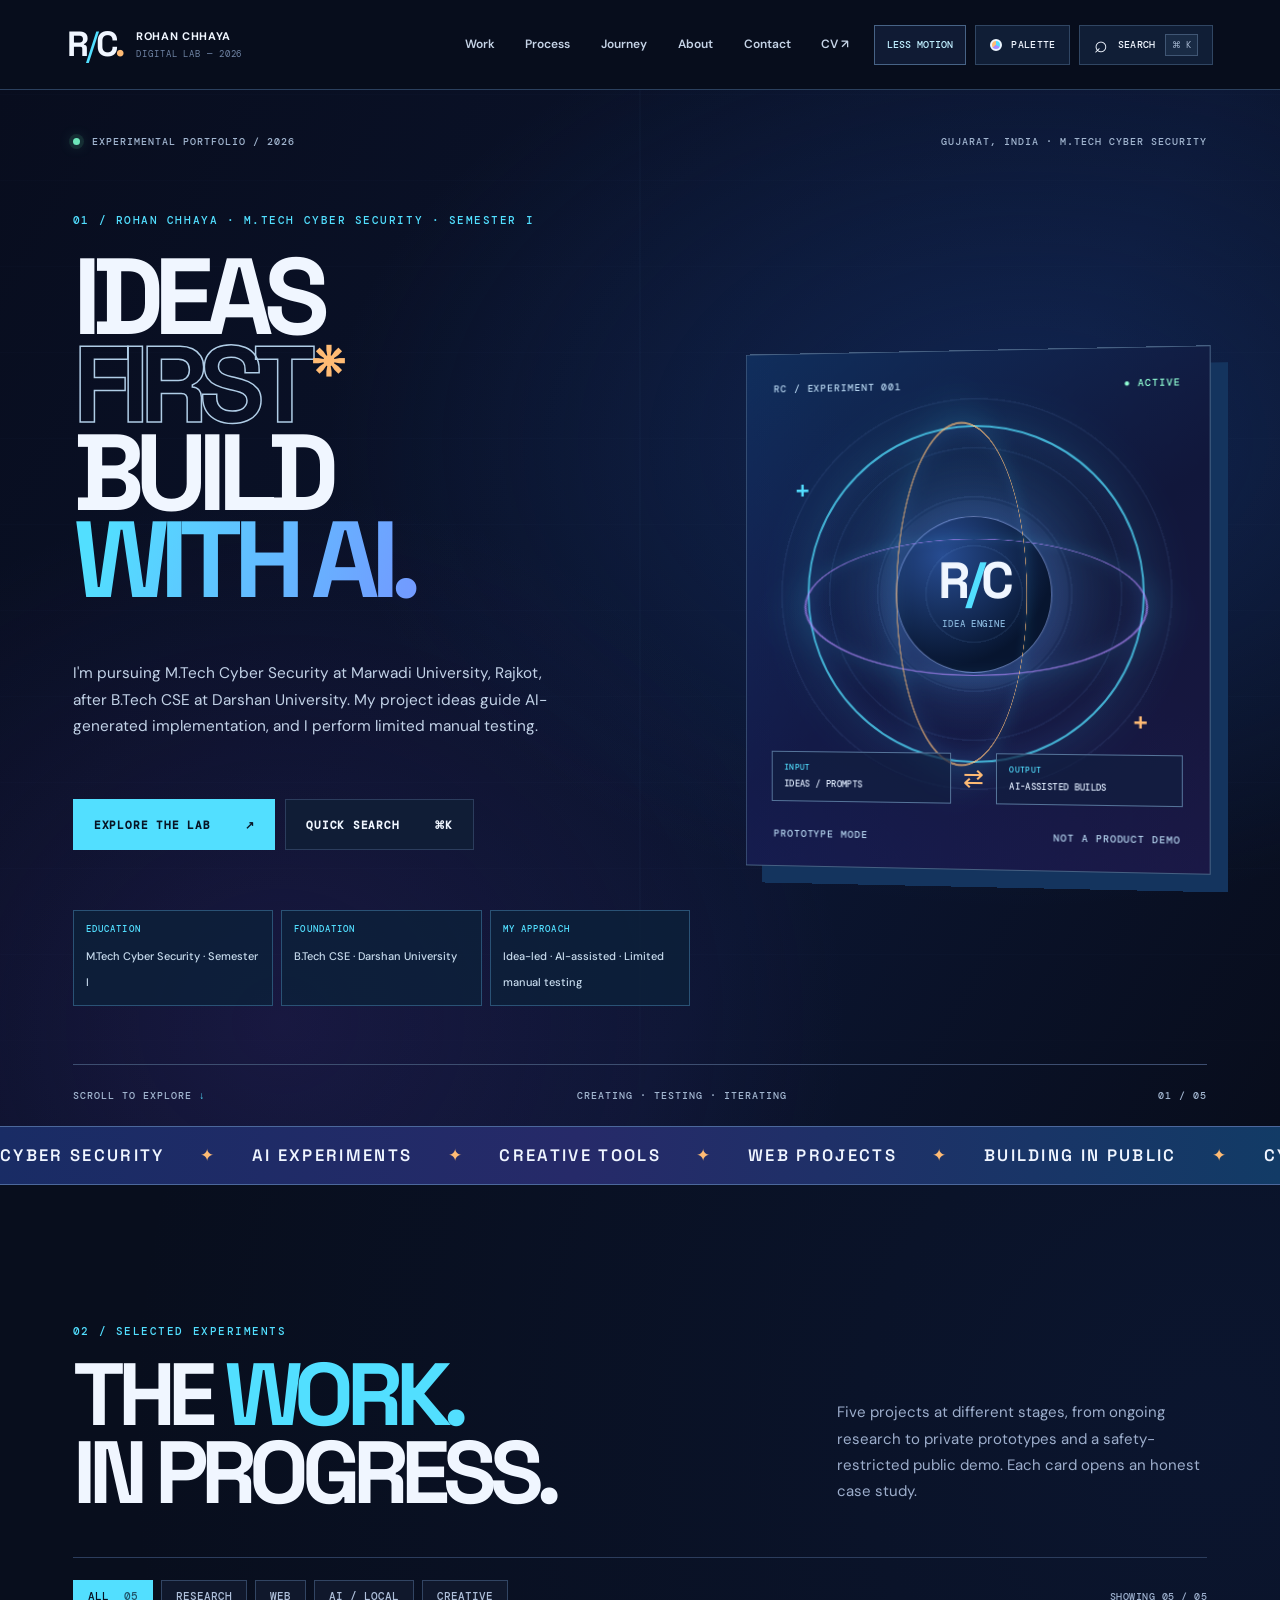
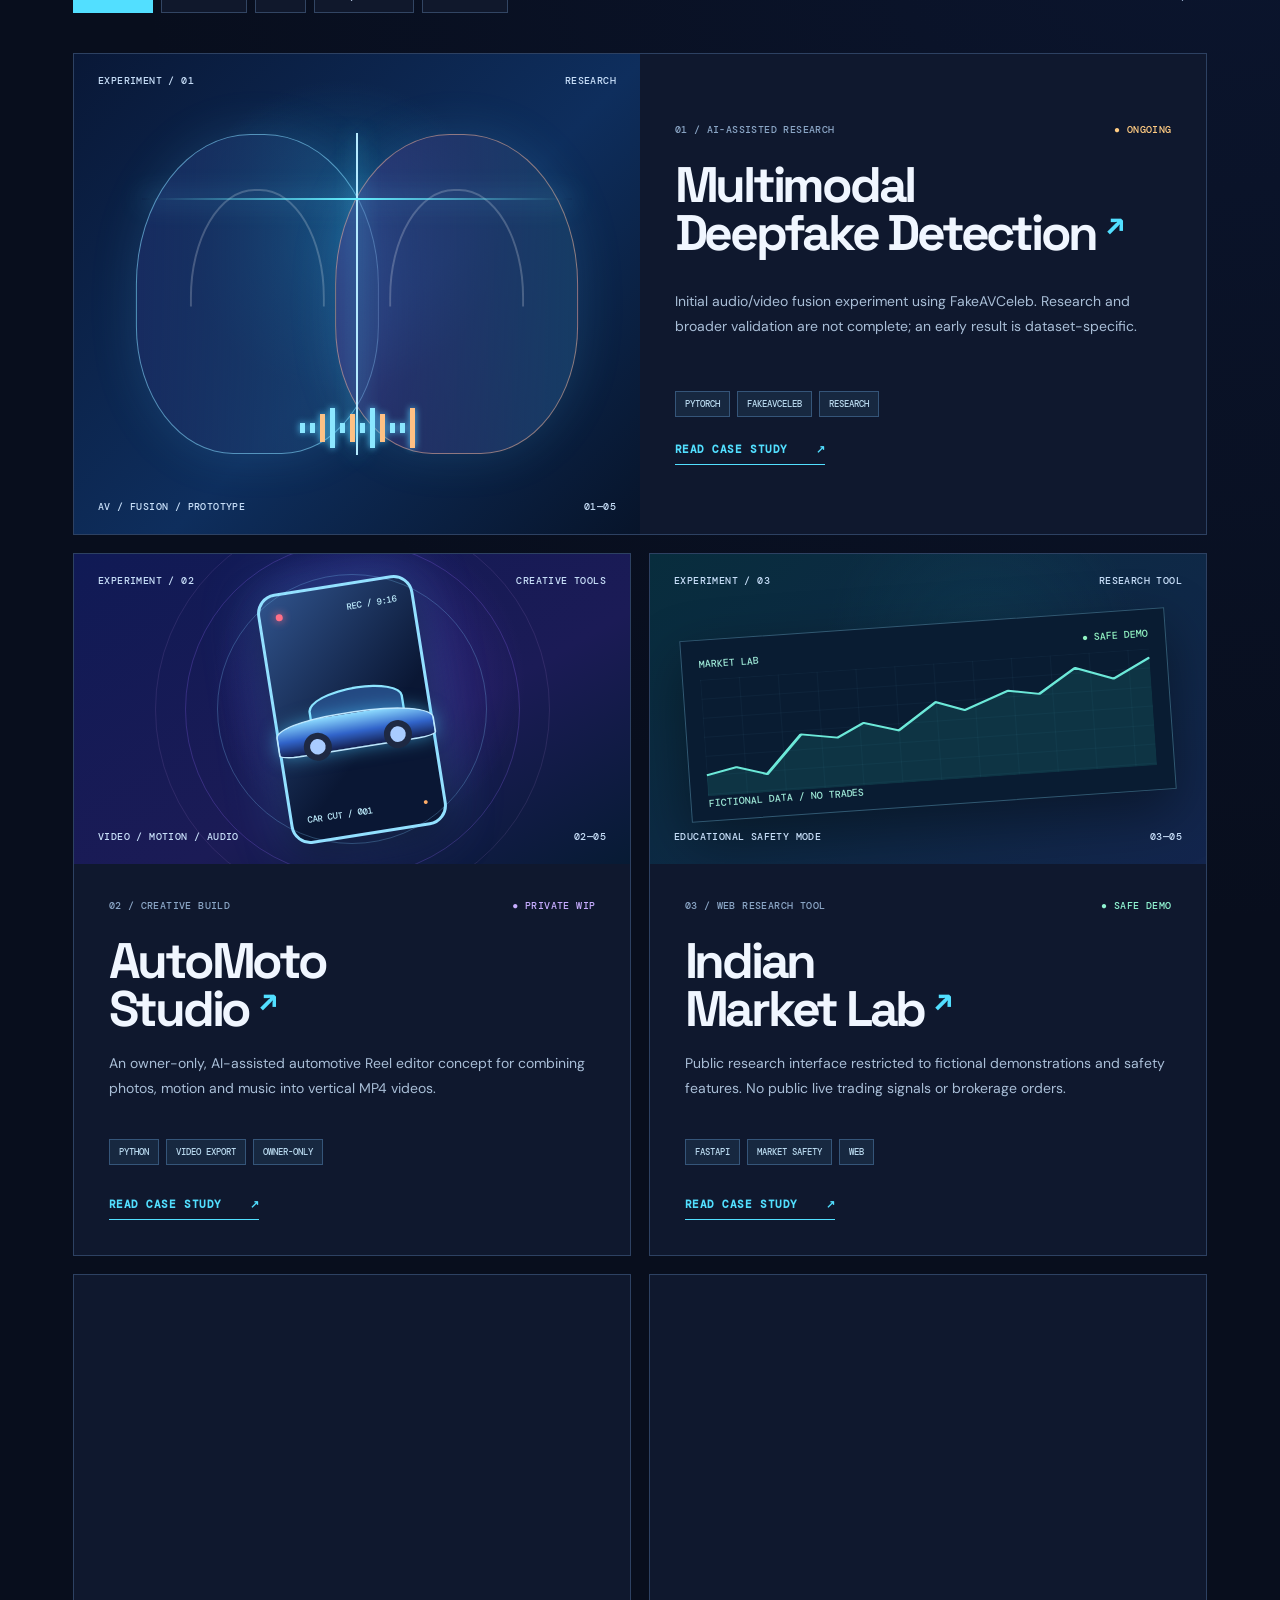
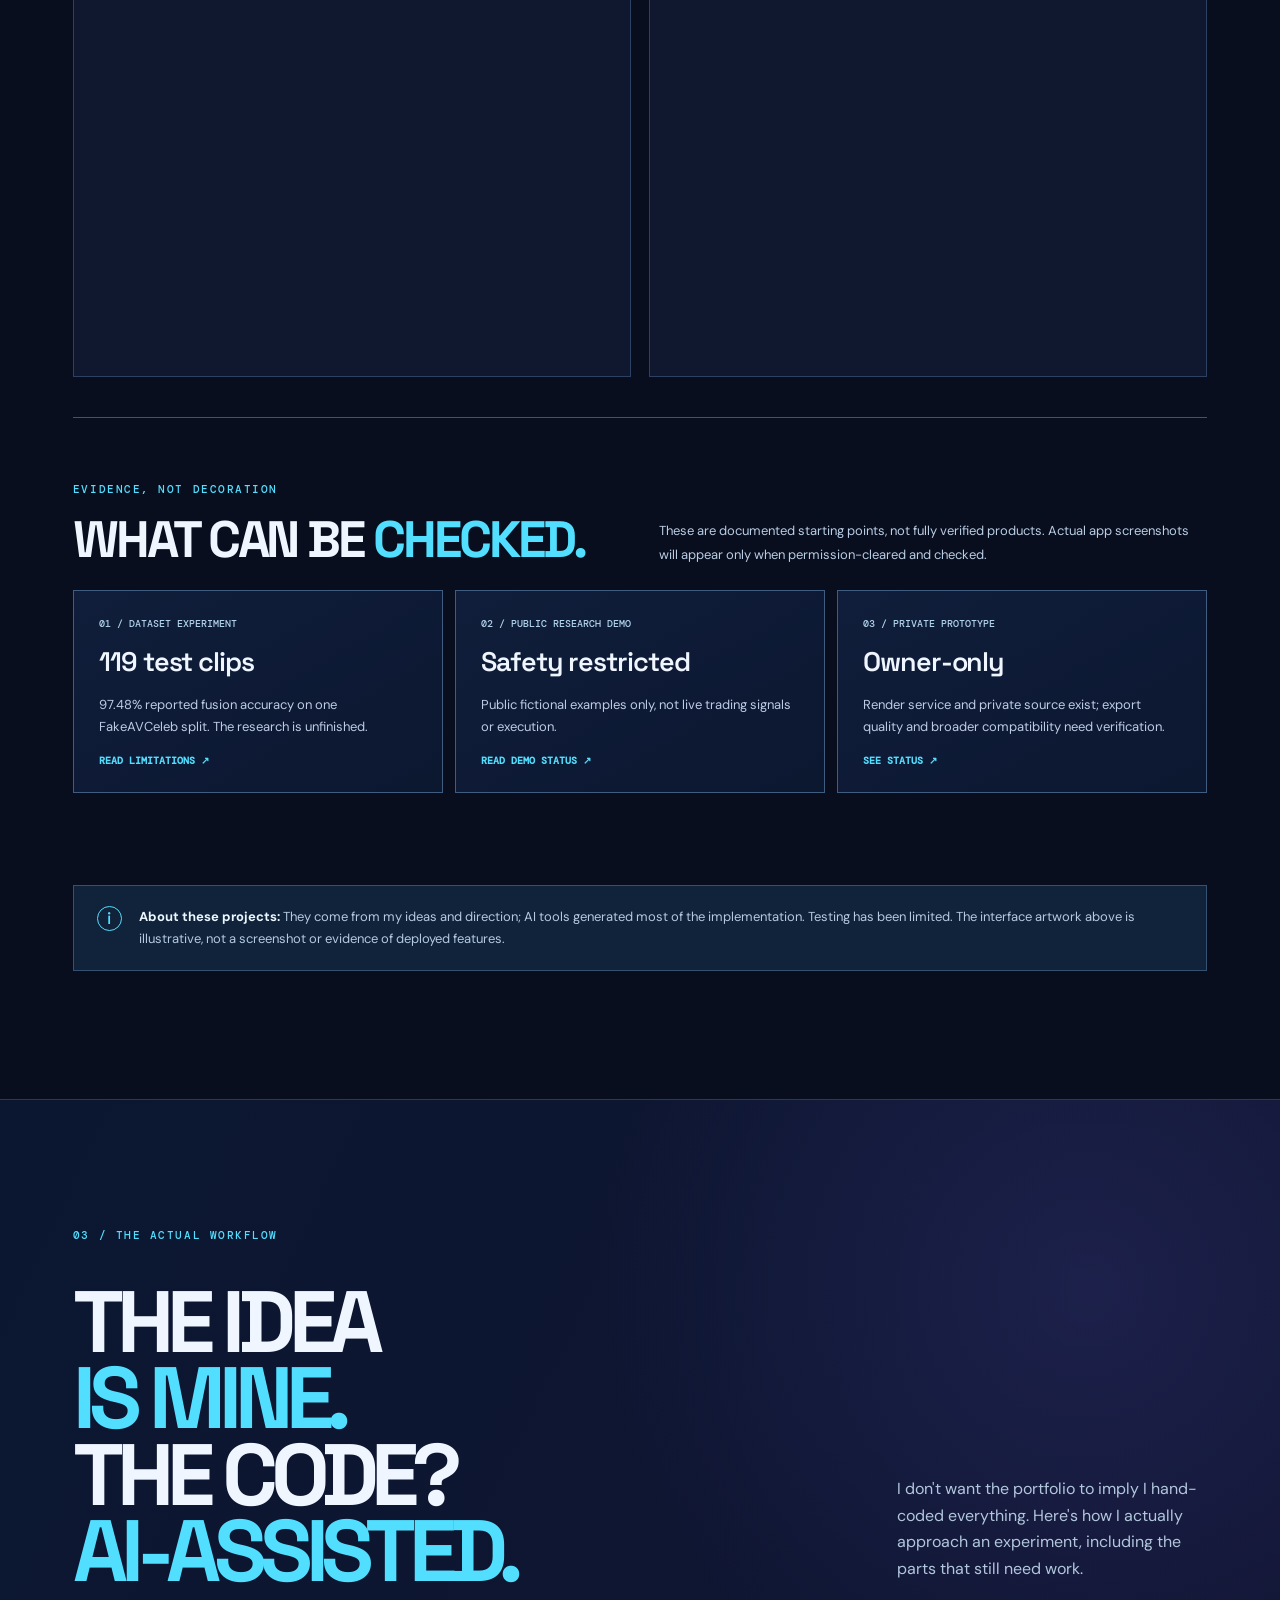
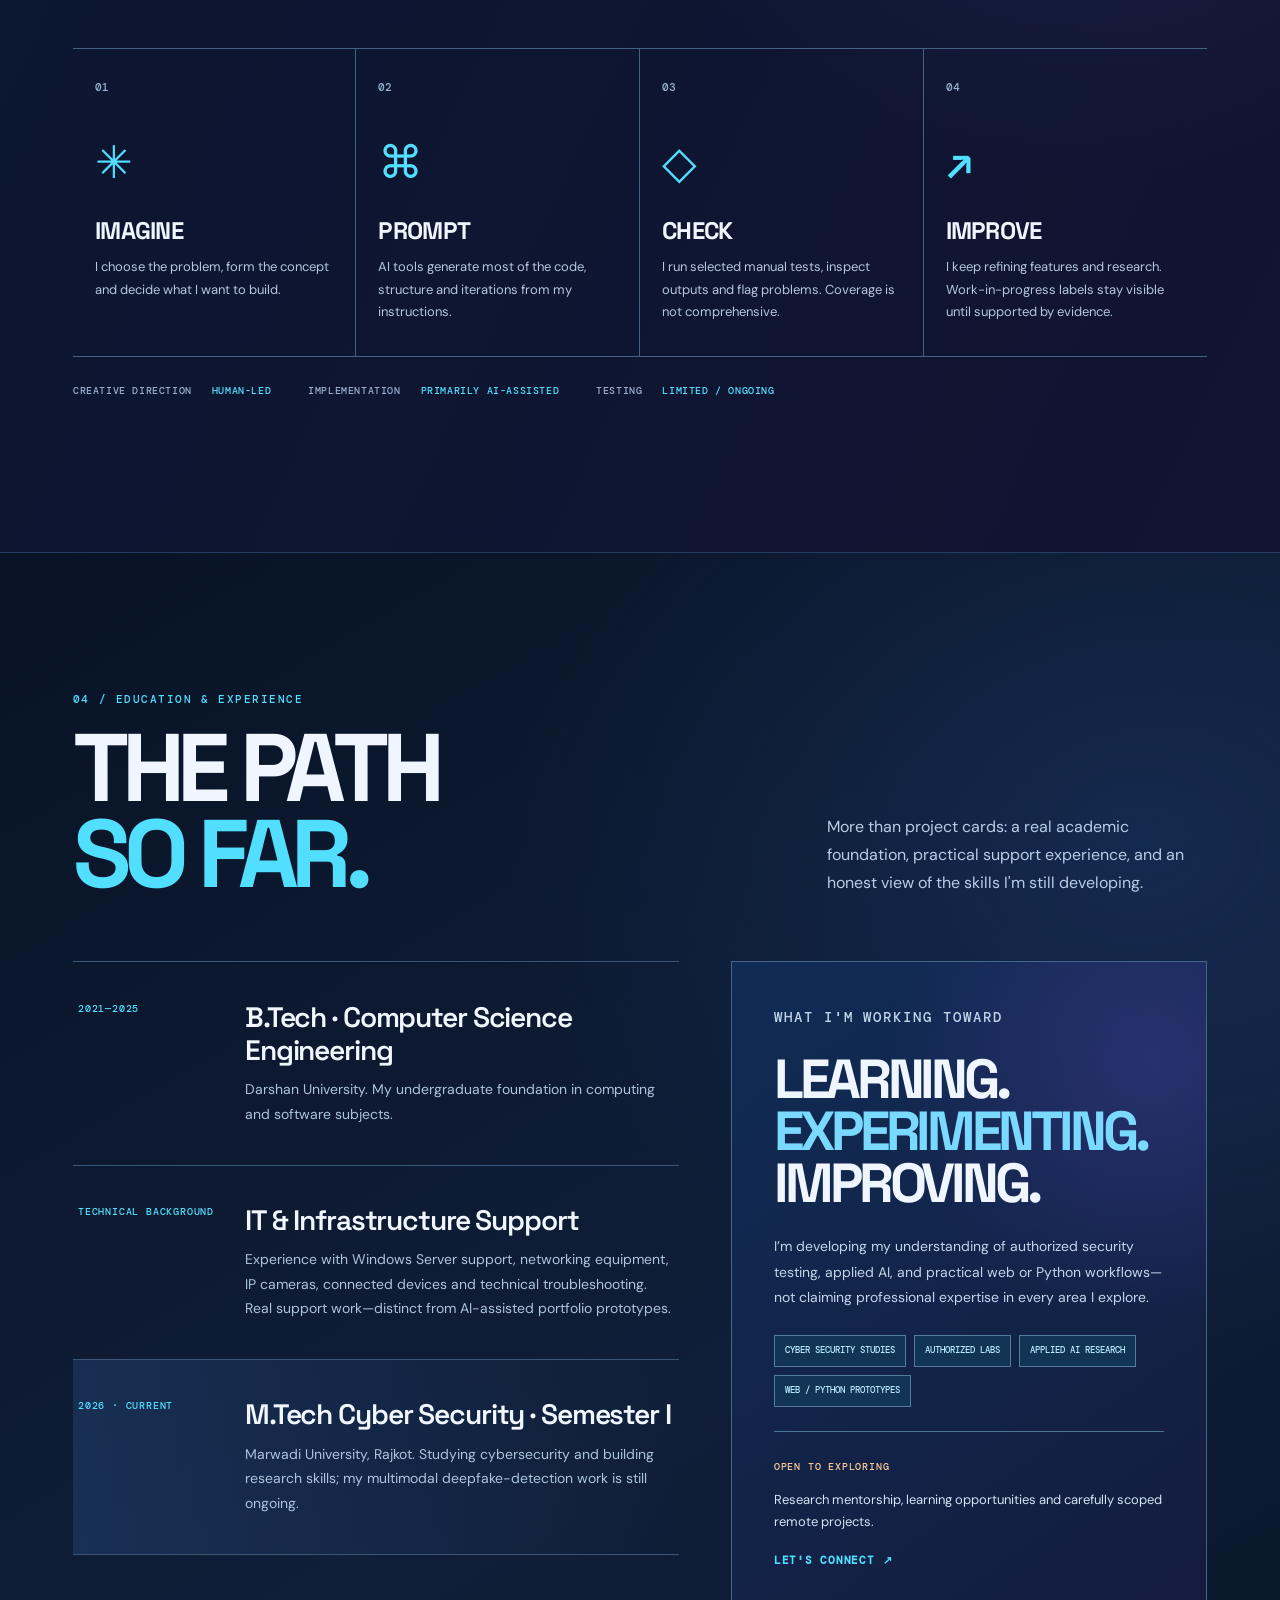
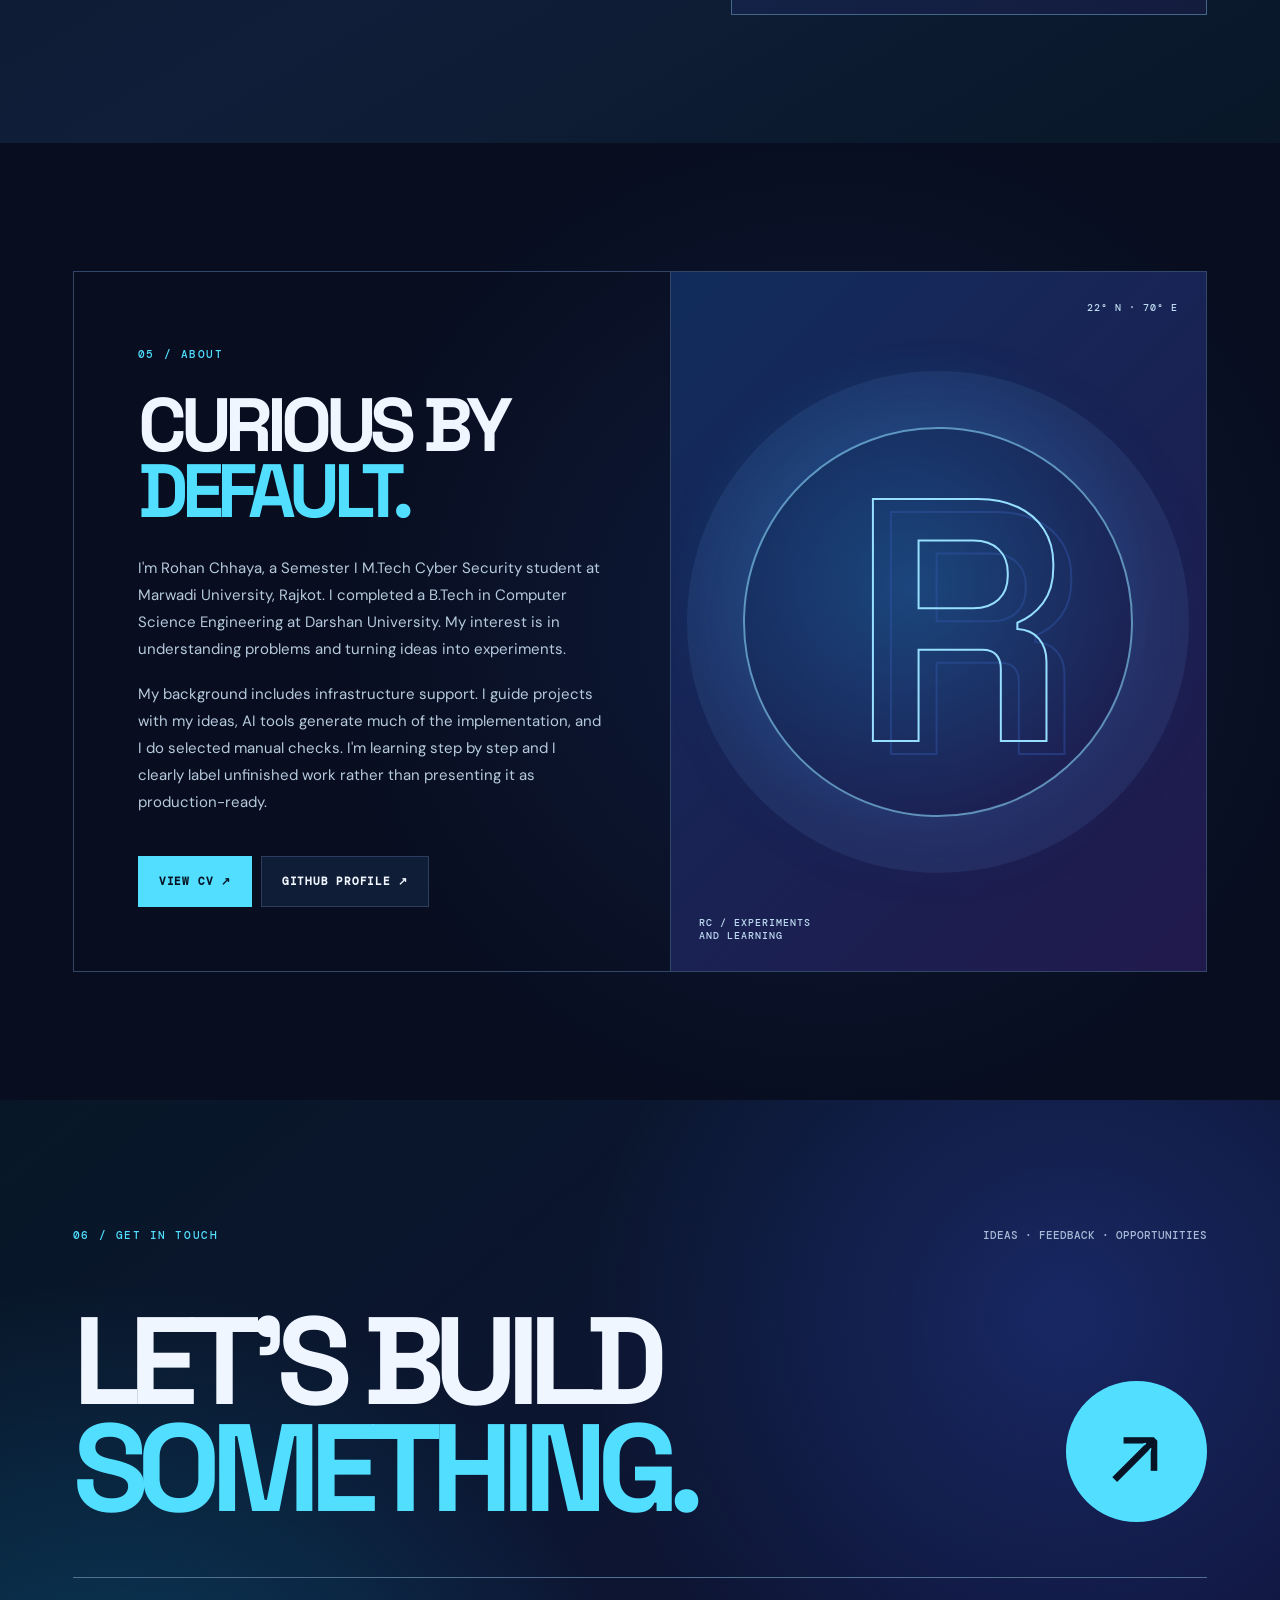
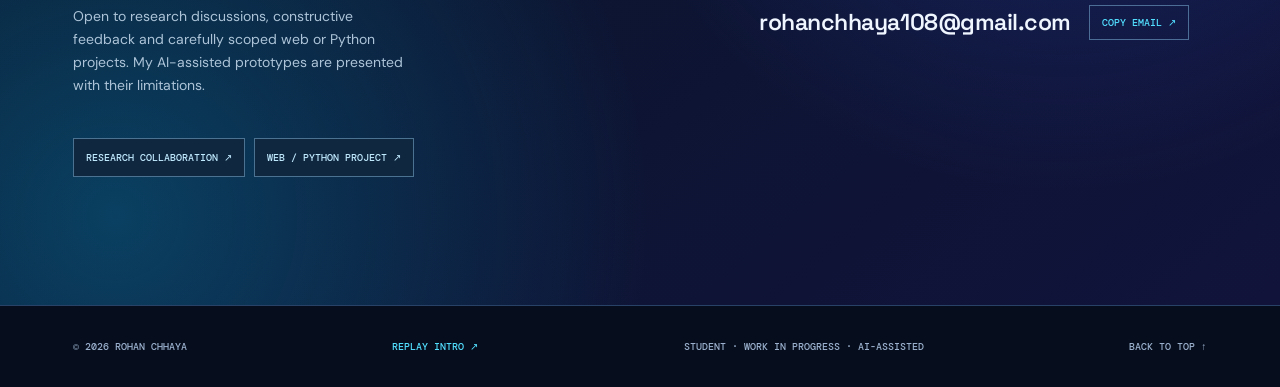
==== commit ca06f01b: "feat(digital): verified evidence, optional quiet motion, accessible navigation, search metadata and " ====
--- a/index.html
+++ b/index.html
@@ -10,6 +10,15 @@
   <meta property="og:url" content="https://xyzabc8108-prog.github.io/rohan-portfolio-2026/">
   <link rel="canonical" href="https://xyzabc8108-prog.github.io/rohan-portfolio-2026/">
   <meta property="og:title" content="Rohan Chhaya — Digital Lab">
+  <meta property="og:image" content="https://xyzabc8108-prog.github.io/rohan-portfolio-2026/social-preview.png">
+  <meta property="og:image:width" content="1200">
+  <meta property="og:image:height" content="630">
+  <meta property="og:image:alt" content="Rohan Chhaya — Digital Lab, cybersecurity and AI-assisted experiments">
+  <meta name="twitter:card" content="summary_large_image">
+  <meta name="twitter:title" content="Rohan Chhaya — Digital Lab">
+  <meta name="twitter:description" content="Cyber Security studies, idea-led AI-assisted projects and honest research progress.">
+  <meta name="twitter:image" content="https://xyzabc8108-prog.github.io/rohan-portfolio-2026/social-preview.png">
+  <meta name="robots" content="index,follow,max-image-preview:large">
   <meta property="og:description" content="Ideas first. Built primarily with AI. Tested selectively. Always evolving.">
   <title>Rohan Chhaya — Cyber Security Student & Digital Lab</title>
   <link rel="icon" type="image/svg+xml" href="favicon.svg">
@@ -56,6 +65,7 @@
         <a href="#work">Work</a><a href="#process">Process</a><a href="#journey">Journey</a><a href="#about">About</a><a href="#contact">Contact</a><a href="cv.html">CV ↗</a>
       </nav>
       <div class="header-actions">
+        <button class="motion-button" id="motion-toggle" type="button" aria-pressed="false" aria-label="Reduce visual effects" title="Toggle visual effects">LESS MOTION</button>
         <button class="palette-button" id="palette-button" type="button" aria-label="Change accent color" title="Change color theme"><span class="palette-mark"></span><span>PALETTE</span></button>
         <button class="cmd-button" type="button" data-open-search aria-label="Search portfolio"><span aria-hidden="true">⌕</span><span>SEARCH</span><kbd>⌘ K</kbd></button>
         <button class="menu-toggle" id="menu-toggle" type="button" aria-label="Open menu" aria-controls="site-nav" aria-expanded="false"><span></span><span></span></button>
@@ -140,6 +150,14 @@
             <div class="project-text"><div class="project-meta"><span>05 / WEB BUILD</span><span class="project-status status-private">● PRIVATE DEV</span></div><h3><a href="projects/ashok-enterprise.html">Ashok<br>Enterprise <span aria-hidden="true">↗</span></a></h3><p>AI-assisted website code for an industrial recycling machinery catalog and inquiry workflows. A matching public deployment is not verified.</p><div class="project-tags"><span>REACT / VITE</span><span>SUPABASE</span><span>PRIVATE</span></div><a class="project-cta" href="projects/ashok-enterprise.html">READ CASE STUDY <span aria-hidden="true">↗</span></a></div>
           </article>
         </div>
+<section class="review-block" aria-labelledby="review-heading">
+  <div class="review-top"><span class="overline">EVIDENCE, NOT DECORATION</span><h3 id="review-heading">WHAT CAN BE <em>CHECKED.</em></h3><p>These are documented starting points, not fully verified products. Actual app screenshots will appear only when permission-cleared and checked.</p></div>
+  <div class="review-grid">
+   <a href="projects/deepfake-detection.html#evidence" class="review-card"><span>01 / DATASET EXPERIMENT</span><strong>119 test clips</strong><small>97.48% reported fusion accuracy on one FakeAVCeleb split. The research is unfinished.</small><b>READ LIMITATIONS ↗</b></a>
+   <a href="projects/indian-market-lab.html#evidence" class="review-card"><span>02 / PUBLIC RESEARCH DEMO</span><strong>Safety restricted</strong><small>Public fictional examples only, not live trading signals or execution.</small><b>READ DEMO STATUS ↗</b></a>
+   <a href="projects/automoto-studio.html#evidence" class="review-card"><span>03 / PRIVATE PROTOTYPE</span><strong>Owner-only</strong><small>Render service and private source exist; export quality and broader compatibility need verification.</small><b>SEE STATUS ↗</b></a>
+  </div>
+</section>
         <div class="project-disclaimer"><span class="info-icon" aria-hidden="true">i</span><p><strong>About these projects:</strong> They come from my ideas and direction; AI tools generated most of the implementation. Testing has been limited. The interface artwork above is illustrative, not a screenshot or evidence of deployed features.</p></div>
       </section>
 
--- a/v5.css
+++ b/v5.css
@@ -486,3 +486,48 @@
   .lab-visual,.lab-visual:hover,.project-card:hover{transform:none}
 }
 @media print{.intro-overlay,.search-overlay,.scroll-progress,.menu-toggle,.cmd-button,.palette-button{display:none!important}body{color:#000;background:#fff}.site-header{position:static}.section-wrap{padding:30px}}
+
+/* V6 usability improvements, evidence summaries and optional reduced effects. */
+.motion-button{border:1px solid #476386;background:#101b34;color:#bfeeff;padding:10px 12px;font:500 10px/1.1 var(--mono);white-space:nowrap;min-height:40px}
+.motion-button[aria-pressed="true"]{border-color:#6de6ba;color:#d1ffe9;background:#18413f}
+.motion-button:hover{background:#1a3557}
+.nav-links a[aria-current="location"]{color:var(--accent)}
+.review-block{border-top:1px solid #3f5372;padding:clamp(35px,5vw,72px) 0;margin-top:40px}
+.review-top{display:grid;grid-template-columns:1fr 1fr;gap:15px 38px;align-items:end;margin-bottom:24px}
+.review-top>.overline{grid-column:1/-1}
+.review-top h3{font:700 clamp(30px,4vw,56px)/1.05 var(--display);letter-spacing:-.06em;margin:0}
+.review-top h3 em{font-style:normal;color:var(--accent)}
+.review-top>p{font-size:13px;line-height:1.8;color:#b9cde5;margin:0;max-width:600px}
+.review-grid{display:grid;grid-template-columns:repeat(3,minmax(0,1fr));gap:12px}
+.review-card{border:1px solid #3e5d81;background:linear-gradient(150deg,#101e3b,#0c1730);padding:25px;display:flex;flex-direction:column;gap:15px;min-width:0;transition:border-color .25s,transform .25s}
+.review-card:hover{border-color:var(--accent);transform:translateY(-4px)}
+.review-card>span{font:500 10px/1.5 var(--mono);color:#b0d3ec}
+.review-card strong{font:600 clamp(20px,2.1vw,30px)/1.2 var(--display);letter-spacing:-.04em}
+.review-card small{font-size:13px;line-height:1.75;color:#bdcce3}
+.review-card b{font:600 10px var(--mono);color:var(--accent);margin-top:auto}
+.case-evidence{border:1px solid #44688b;background:linear-gradient(130deg,#102748,#171f43);padding:25px 30px;margin:34px 0 60px;display:grid;grid-template-columns:minmax(130px,.6fr) 1.4fr;gap:20px;align-items:center}
+.case-evidence small{color:var(--accent);font:500 10px var(--mono)}
+.case-evidence strong{font:600 clamp(19px,2.4vw,29px)/1.2 var(--display);display:block;margin-top:7px}
+.case-evidence p{color:#c8d9ed;font-size:13px;line-height:1.75;margin:0}
+.project-card{content-visibility:auto;contain-intrinsic-size:auto 480px}
+.project-card:focus-within{content-visibility:visible}
+html.quiet-mode{scroll-behavior:auto!important}
+html.quiet-mode .hero-scanline,html.quiet-mode .intro-halo,html.quiet-mode .scroll-progress{display:none!important}
+html.quiet-mode .reveal{opacity:1!important;transform:none!important}
+html.quiet-mode :is(.lab-orbit,.lab-orbit-wrap,.lab-core,.about-orbit,.cursor,.status-pulse,.ribbon-track){animation:none!important;filter:none!important}
+html.quiet-mode :is(.project-card,.review-card,.lab-visual){transition:none!important;transform:none!important}
+@media(max-width:980px){.review-top{display:block}.review-top h3{margin:13px 0}.review-grid{grid-template-columns:1fr 1fr}}
+@media(max-width:670px){
+ .motion-button{font-size:9px;padding:9px 8px;min-height:41px}
+ .review-grid{grid-template-columns:1fr}.review-card{padding:22px}
+ .case-evidence{grid-template-columns:1fr;gap:10px;padding:20px;margin:22px 0 45px}
+ .menu-toggle,.palette-button,.cmd-button{min-height:41px}
+ .project-text p{line-height:1.7}
+}
+@media(prefers-reduced-motion:reduce){.review-card{transition:none}.review-card:hover{transform:none}}
+
+@media(max-width:670px){
+  .motion-button{width:41px;min-width:41px;min-height:41px;font-size:0!important;padding:0!important;display:grid;place-items:center}
+  .motion-button::after{content:"◌";font:600 21px/1 var(--sans)}
+}
+@media(max-width:365px){.brand-copy{display:none}.site-header{gap:8px}.header-actions{gap:4px}}
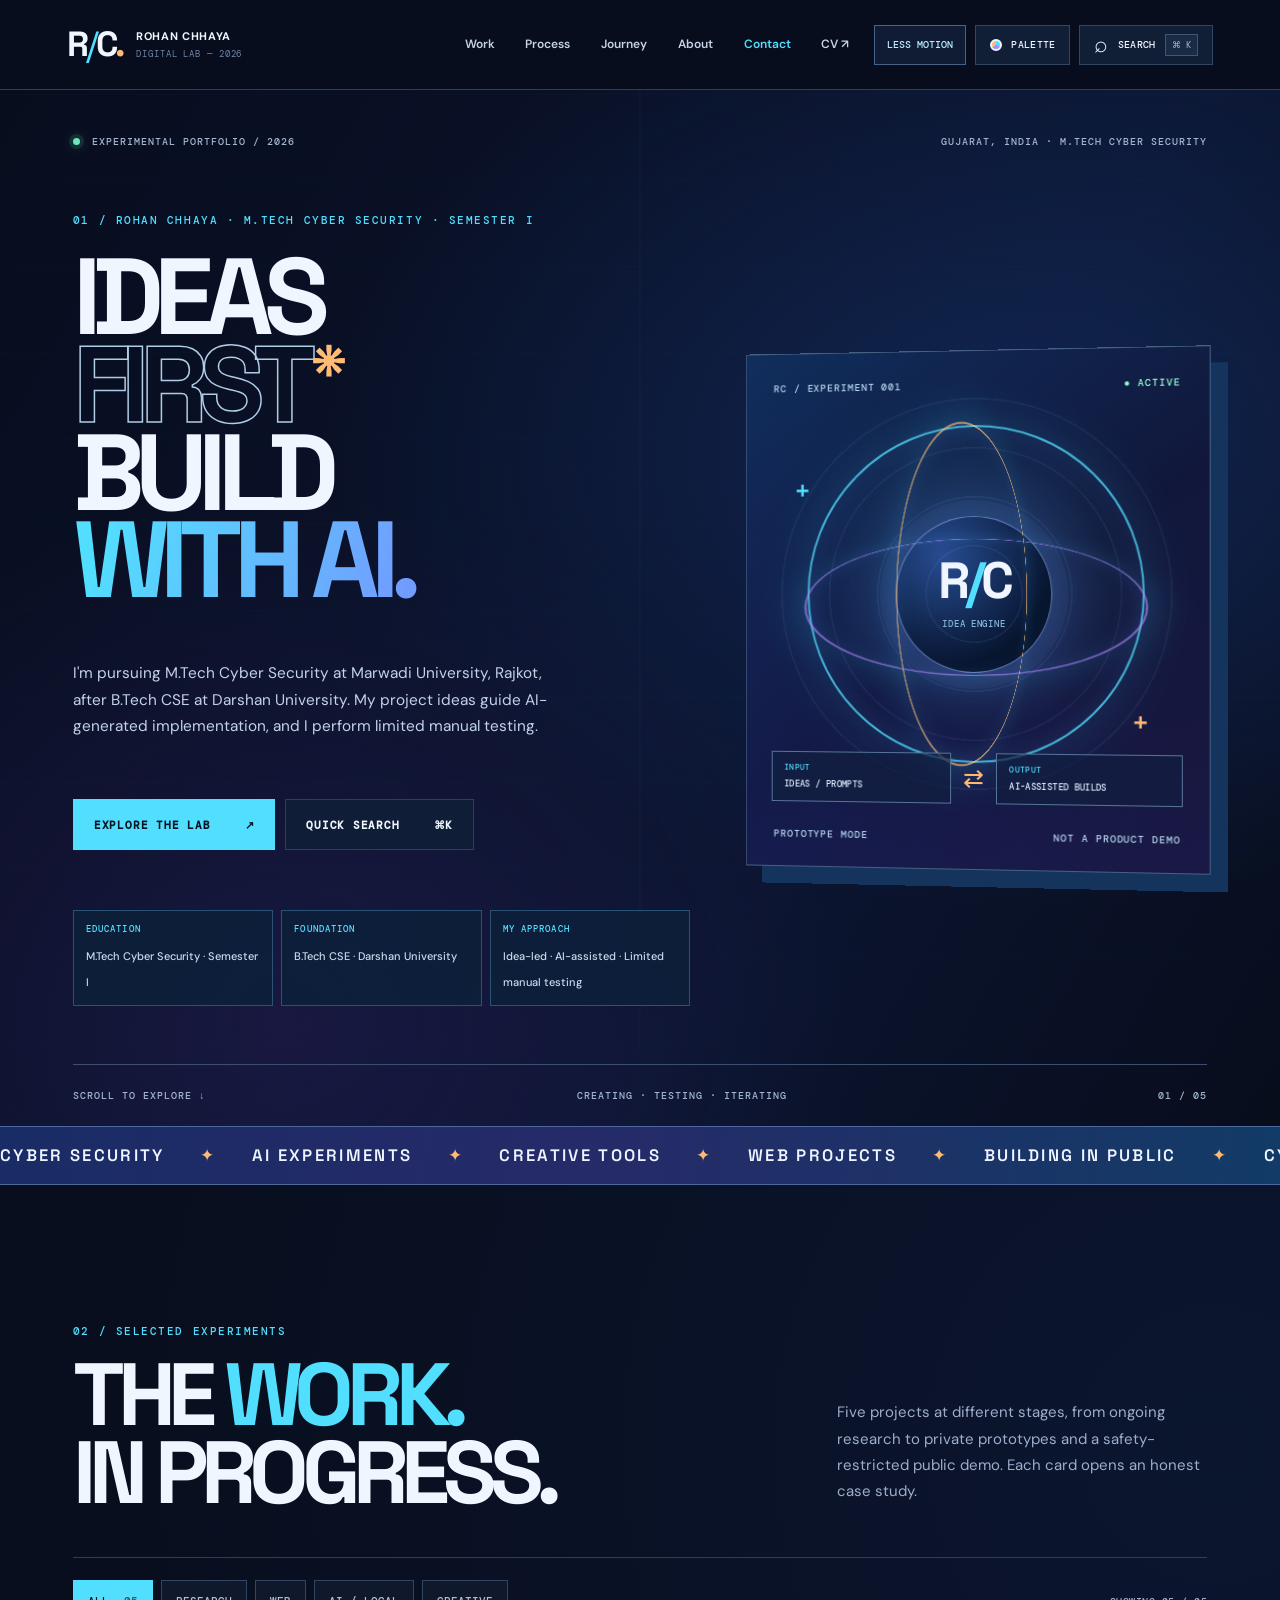
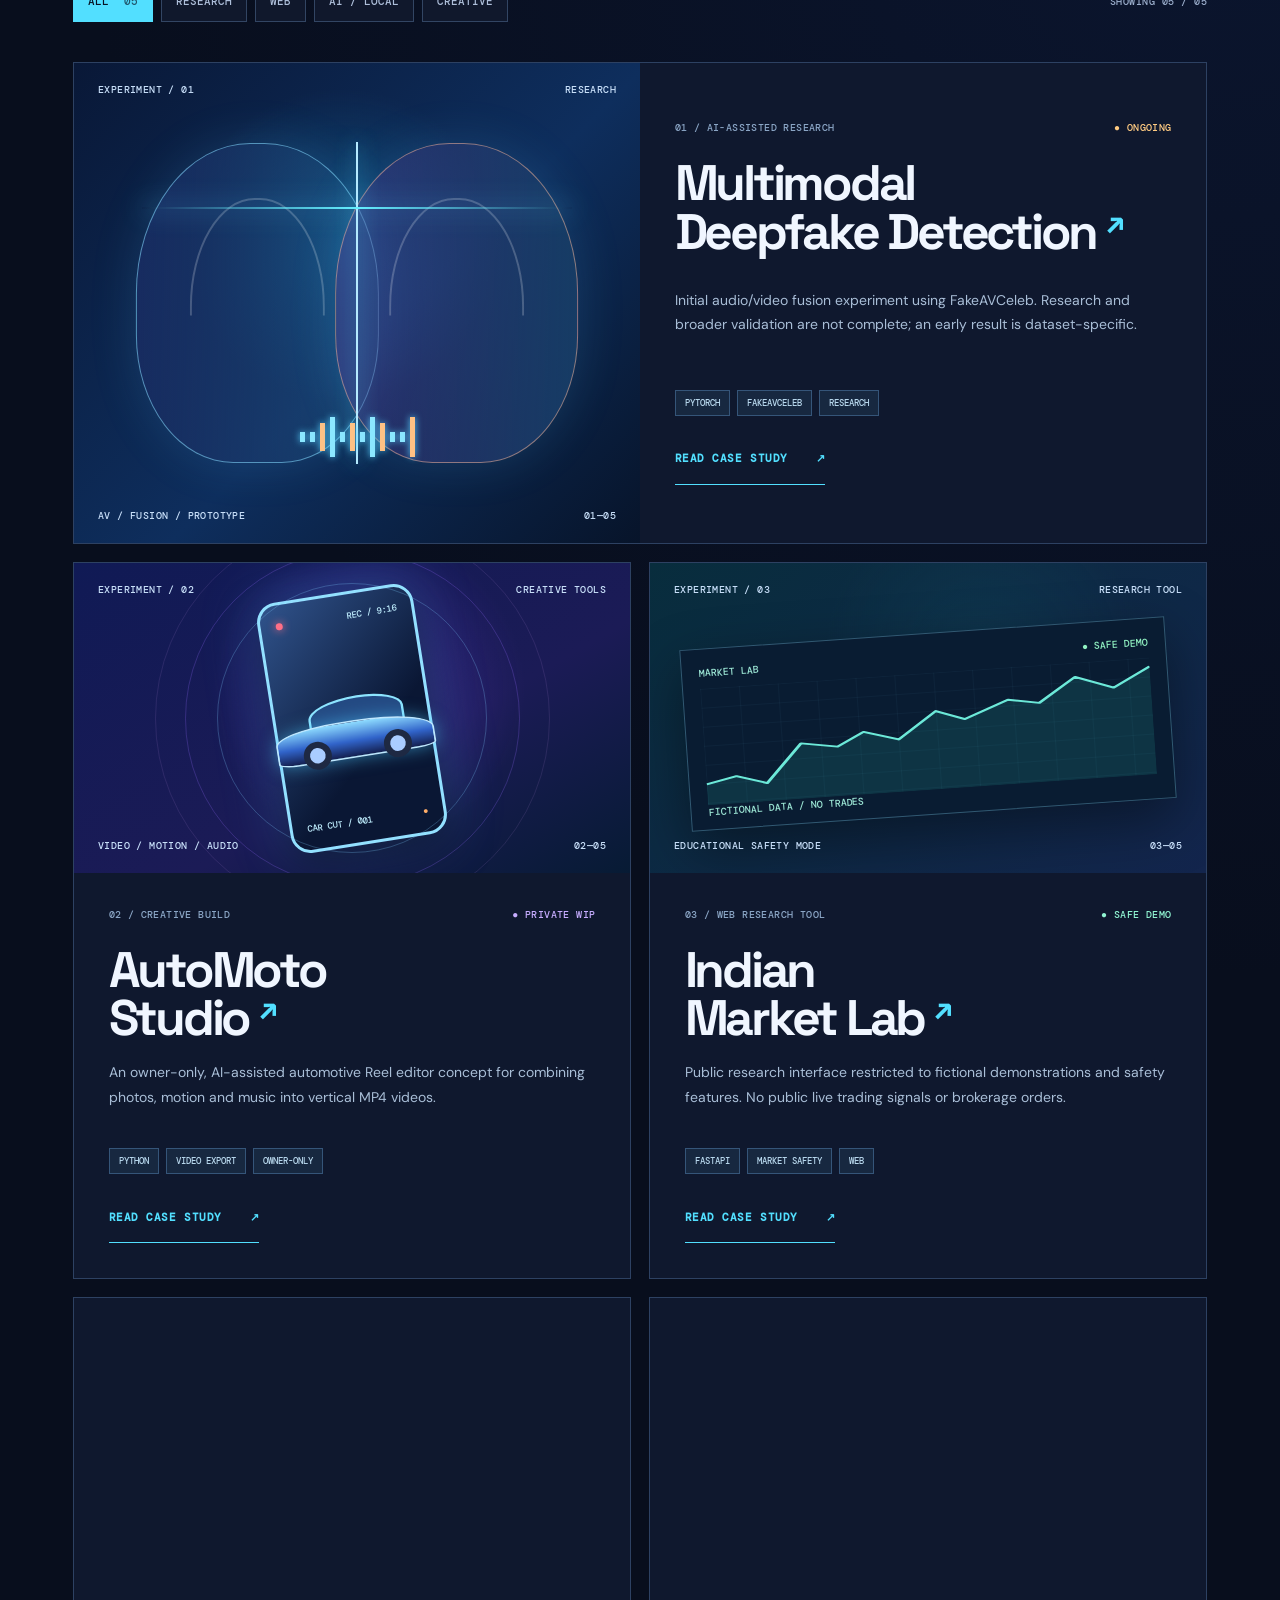
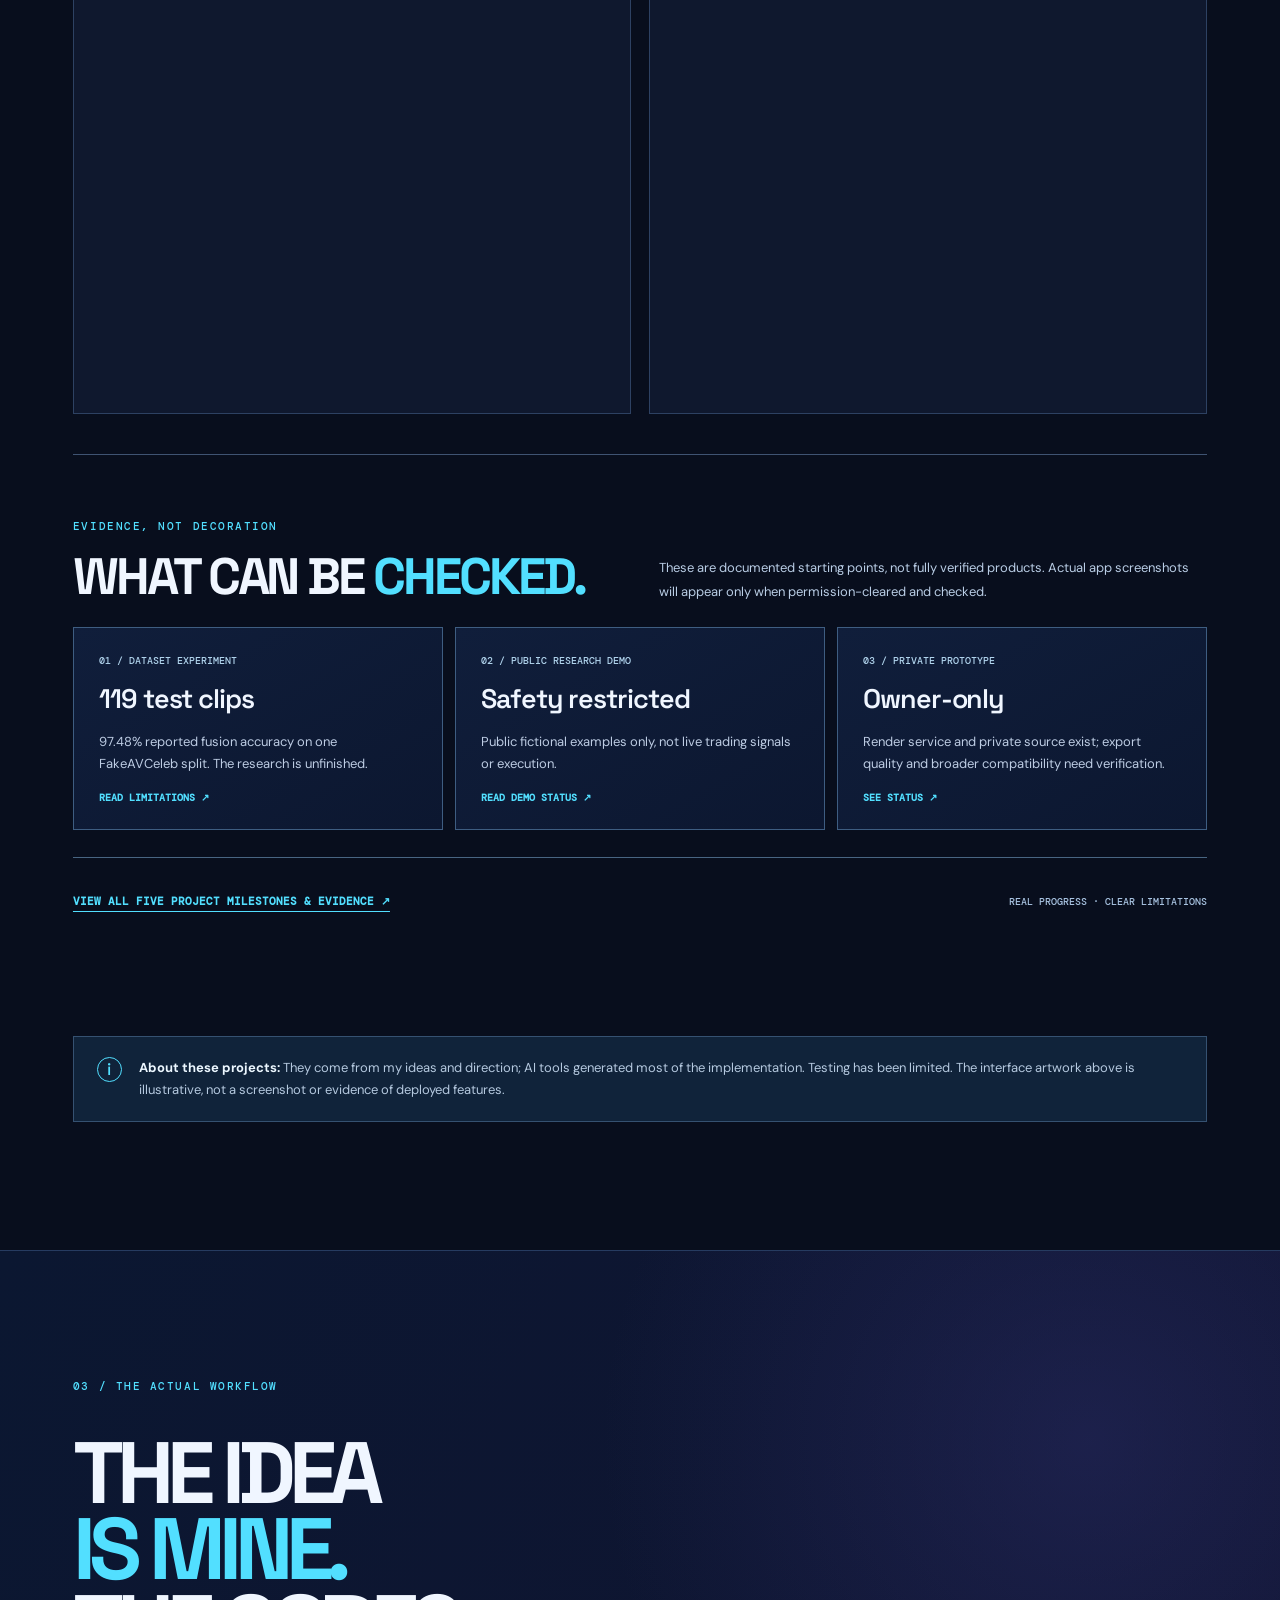
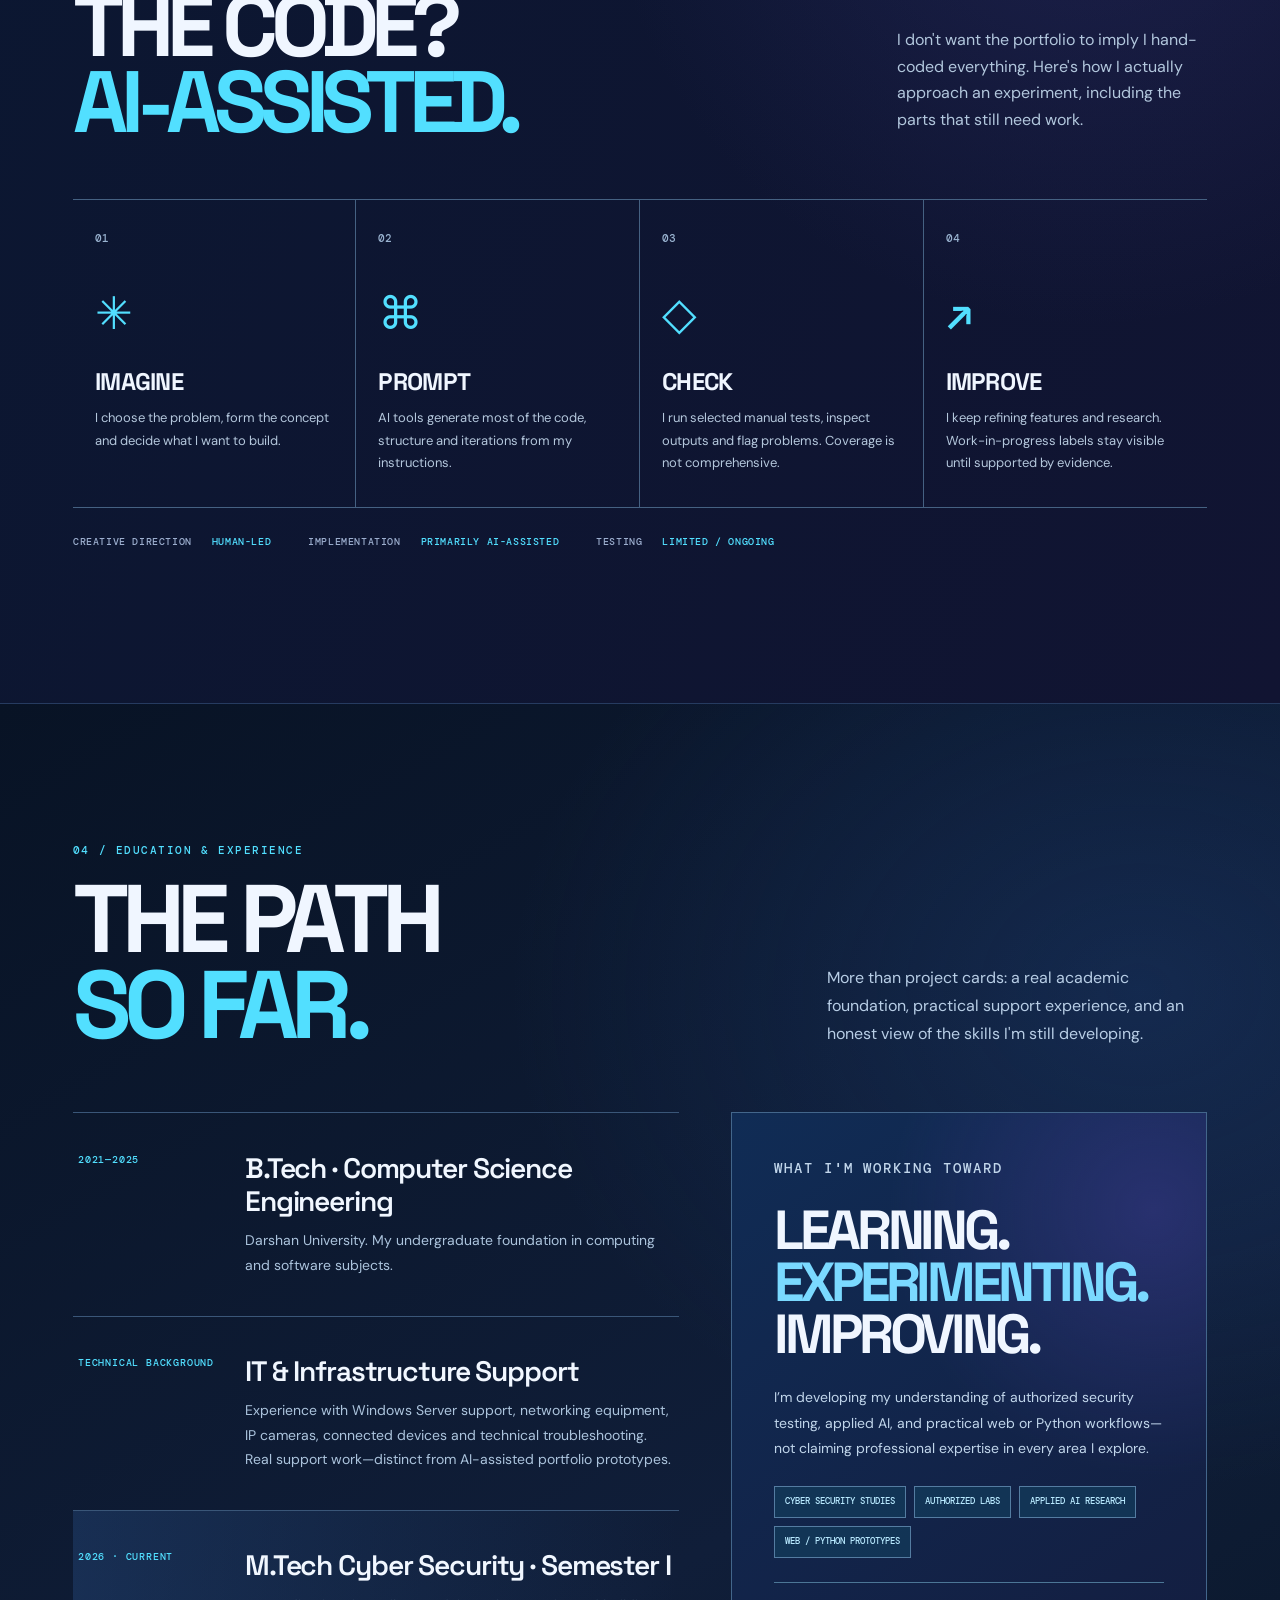
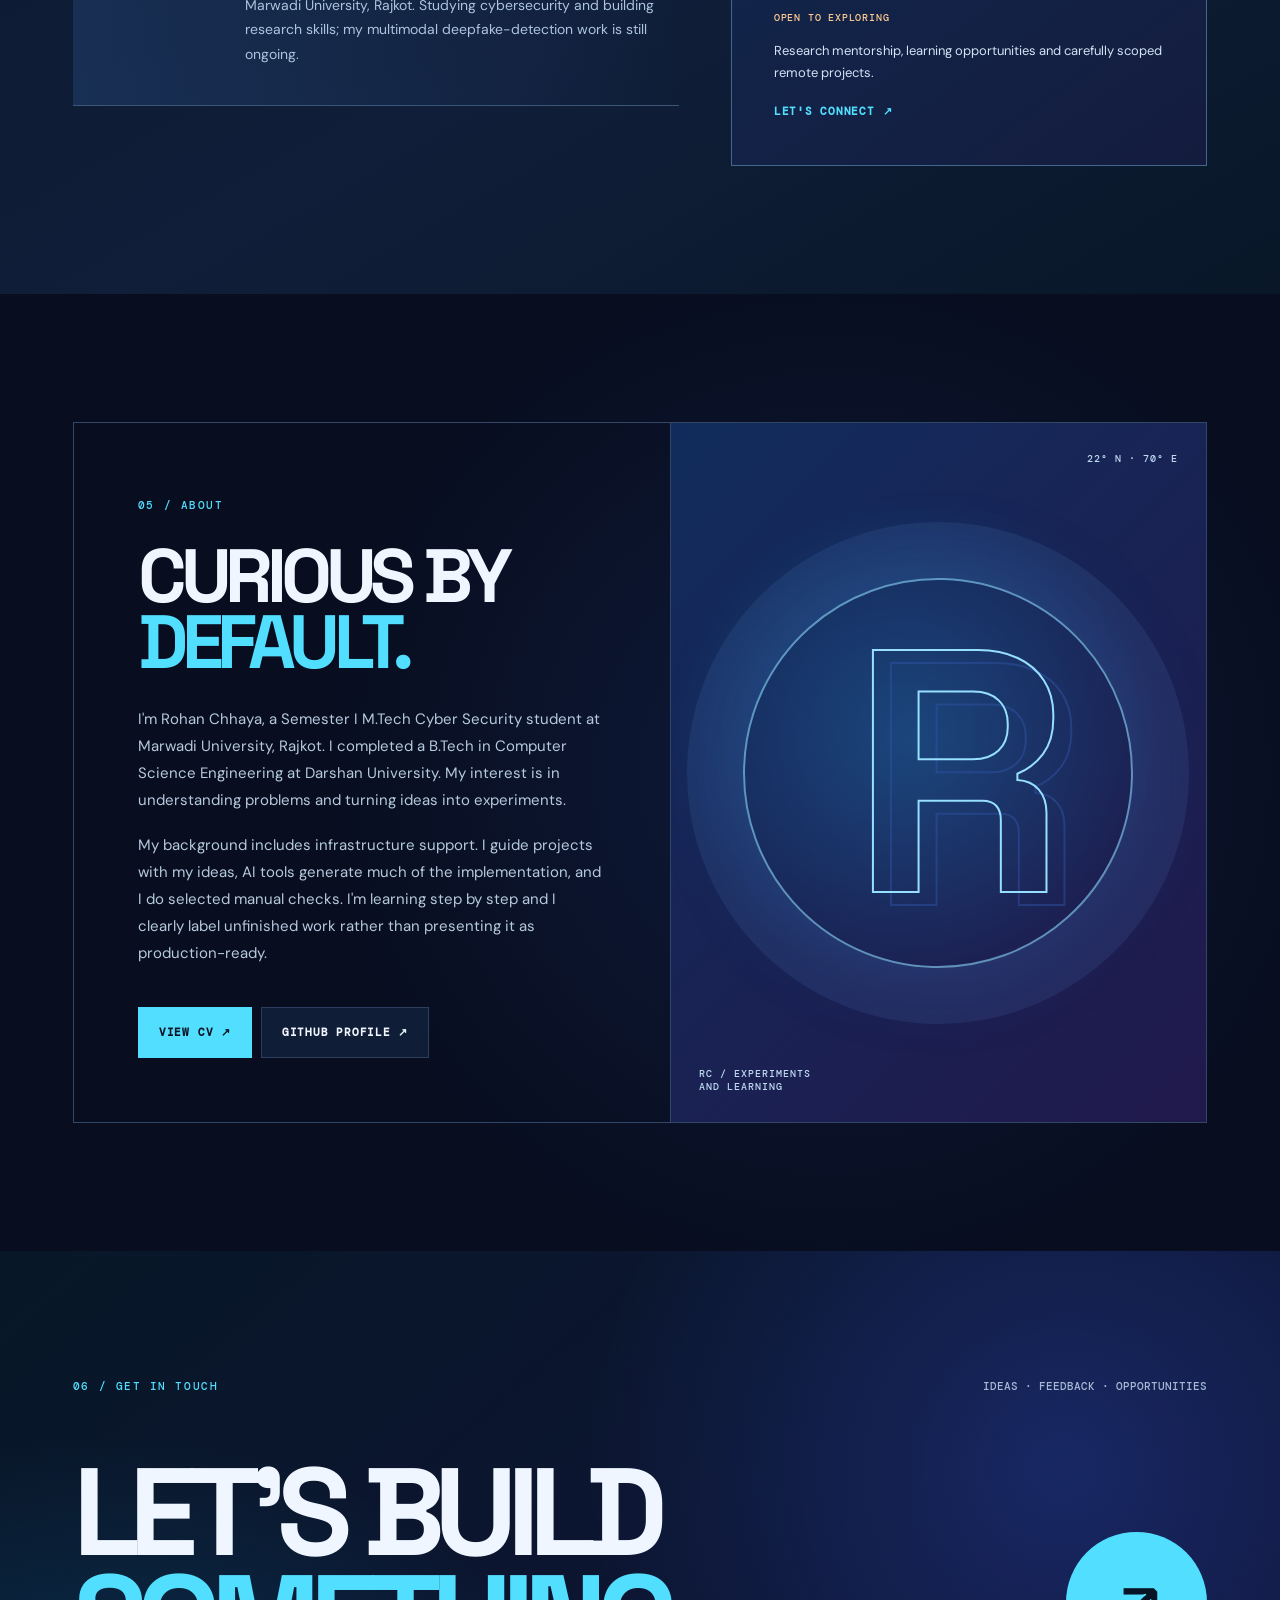
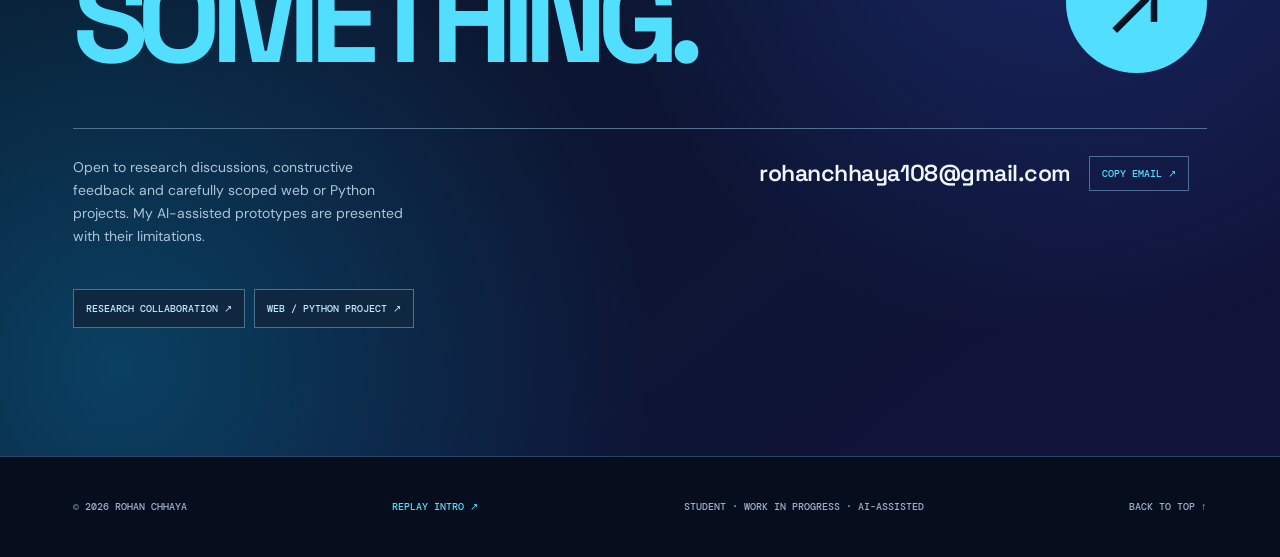
==== commit 762c2442: "feat: evidence and milestones log, navigation bug fix, accessible search, and mobile performance imp" ====
--- a/index.html
+++ b/index.html
@@ -157,6 +157,7 @@
    <a href="projects/indian-market-lab.html#evidence" class="review-card"><span>02 / PUBLIC RESEARCH DEMO</span><strong>Safety restricted</strong><small>Public fictional examples only, not live trading signals or execution.</small><b>READ DEMO STATUS ↗</b></a>
    <a href="projects/automoto-studio.html#evidence" class="review-card"><span>03 / PRIVATE PROTOTYPE</span><strong>Owner-only</strong><small>Render service and private source exist; export quality and broader compatibility need verification.</small><b>SEE STATUS ↗</b></a>
   </div>
+  <p class="project-log-cta"><a href="project-log.html">VIEW ALL FIVE PROJECT MILESTONES &amp; EVIDENCE ↗</a><span>REAL PROGRESS · CLEAR LIMITATIONS</span></p>
 </section>
         <div class="project-disclaimer"><span class="info-icon" aria-hidden="true">i</span><p><strong>About these projects:</strong> They come from my ideas and direction; AI tools generated most of the implementation. Testing has been limited. The interface artwork above is illustrative, not a screenshot or evidence of deployed features.</p></div>
       </section>
@@ -210,7 +211,7 @@
     <section class="search-dialog" role="dialog" aria-modal="true" aria-labelledby="search-title">
       <div class="search-label"><span id="search-title">EXPLORE / COMMAND SEARCH</span><button type="button" data-close-search aria-label="Close search">ESC ✕</button></div>
       <label class="sr-only" for="search-input">Search projects and pages</label>
-      <div class="search-field"><span aria-hidden="true">⌕</span><input id="search-input" type="search" autocomplete="off" placeholder="Search projects, pages, tools…"></div>
+      <div class="search-field"><span aria-hidden="true">⌕</span><input id="search-input" type="search" role="combobox" aria-controls="search-results" aria-expanded="false" aria-autocomplete="list" autocomplete="off" placeholder="Search projects, pages, tools…"></div>
       <div class="search-results" id="search-results" role="listbox" aria-label="Search results"></div>
       <div class="search-footer">↑ ↓ TO NAVIGATE <span>↵ TO OPEN</span> <span>ESC TO CLOSE</span></div>
     </section>
--- a/v5.css
+++ b/v5.css
@@ -531,3 +531,17 @@
   .motion-button::after{content:"◌";font:600 21px/1 var(--sans)}
 }
 @media(max-width:365px){.brand-copy{display:none}.site-header{gap:8px}.header-actions{gap:4px}}
+
+/* Mobile, keyboard and runtime-efficiency refinements. */
+.project-log-cta{display:flex;flex-wrap:wrap;justify-content:space-between;align-items:center;gap:14px;margin:27px 0 0;padding:21px 0;border-top:1px solid #486582}
+.project-log-cta a{display:inline-flex;align-items:center;min-height:44px;font:650 11px/1.5 var(--mono);color:var(--accent);text-decoration:underline;text-underline-offset:6px}
+.project-log-cta span{font:500 10px/1.5 var(--mono);color:#a7c2e0}
+:where(a,button,input):focus-visible{outline:2px solid var(--accent);outline-offset:3px}
+.site-footer a,.project-cta{display:inline-flex;align-items:center;min-height:44px}
+.filter{min-height:42px}
+.search-field input:focus-visible{outline:none}
+.search-field:focus-within{outline:2px solid var(--accent);outline-offset:-2px}
+html.tab-hidden .lab-orbit,html.tab-hidden .lab-core,html.tab-hidden .ribbon-track,html.tab-hidden .face-scan,html.tab-hidden .status-pulse{animation-play-state:paused!important}
+@media(max-width:980px){.nav-links a{display:flex;align-items:center;min-height:44px}}
+@media(max-width:670px){.filter{min-height:44px}.project-log-cta{align-items:start;flex-direction:column}.project-log-cta span{font-size:9px}.contact-mail>a{overflow-wrap:anywhere}.search-label button{min-height:44px}}
+@media(hover:none){.project-card:hover,.review-card:hover{transform:none}}
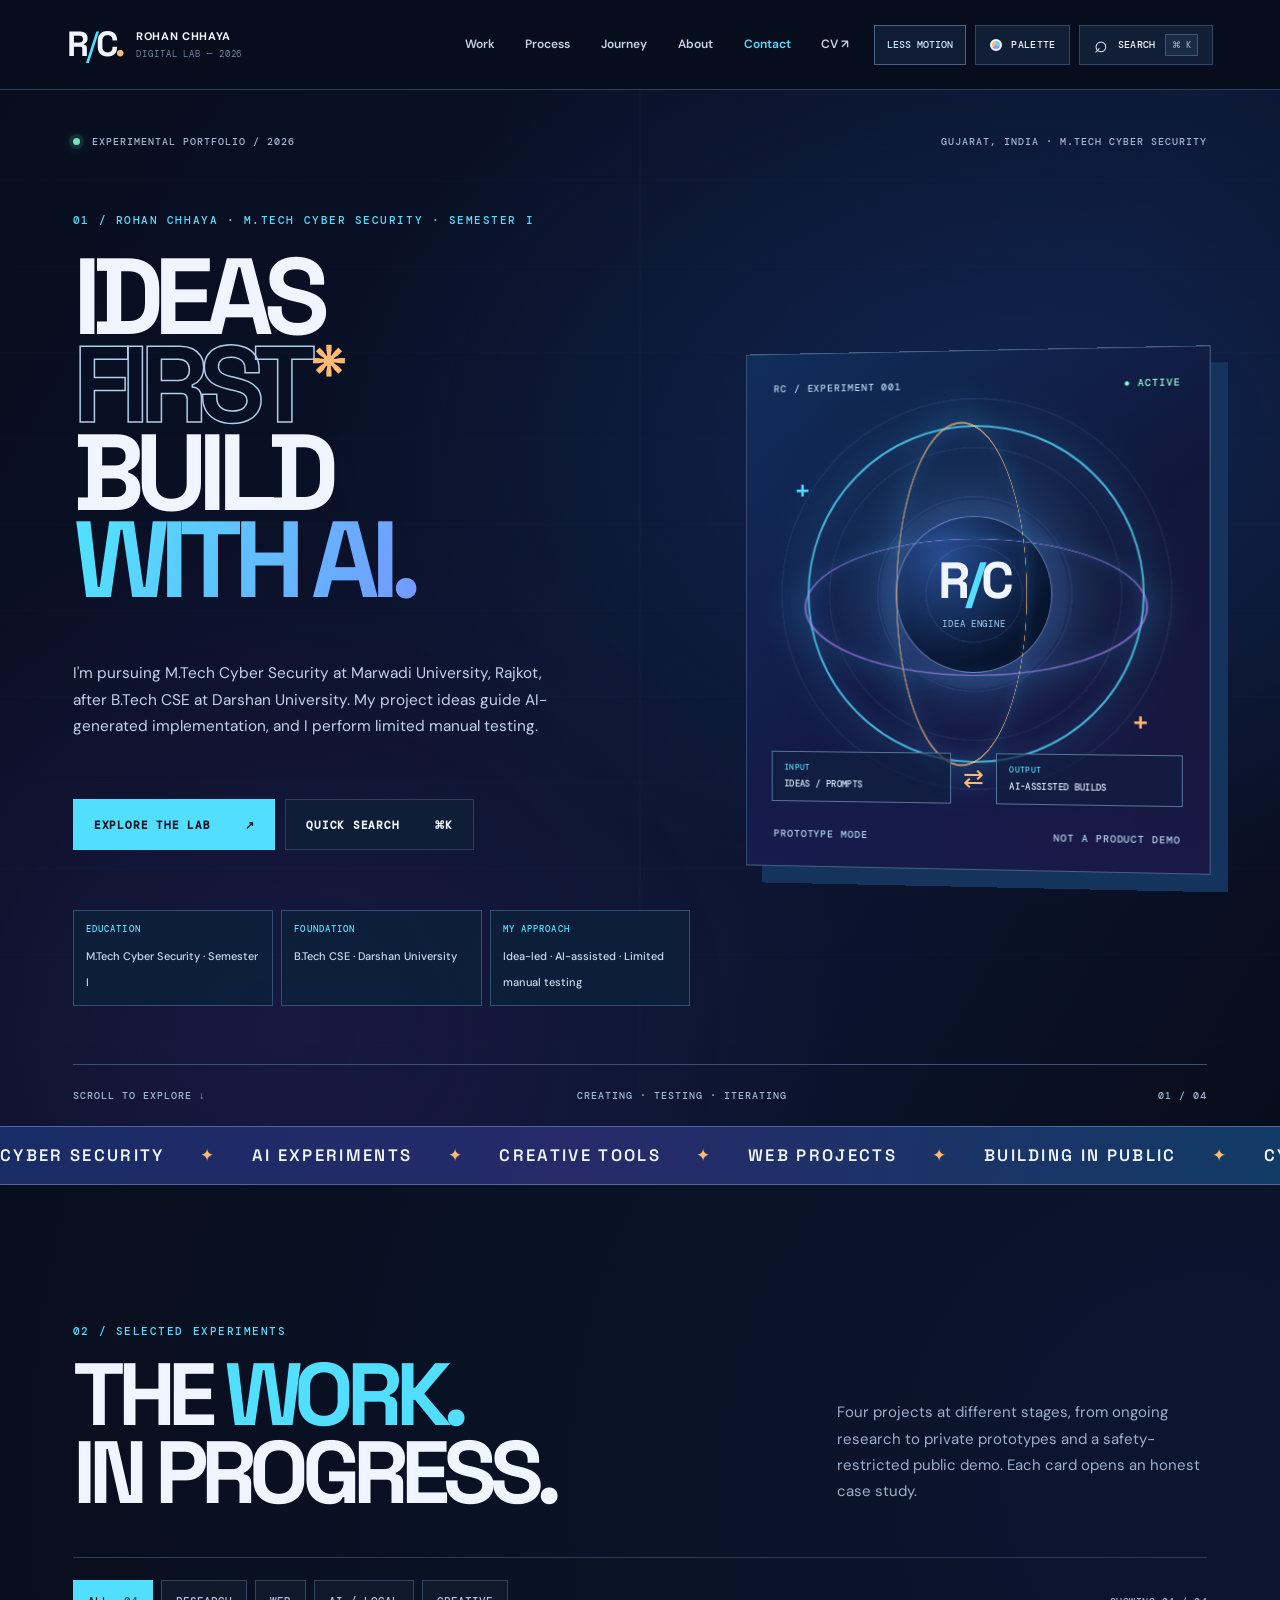
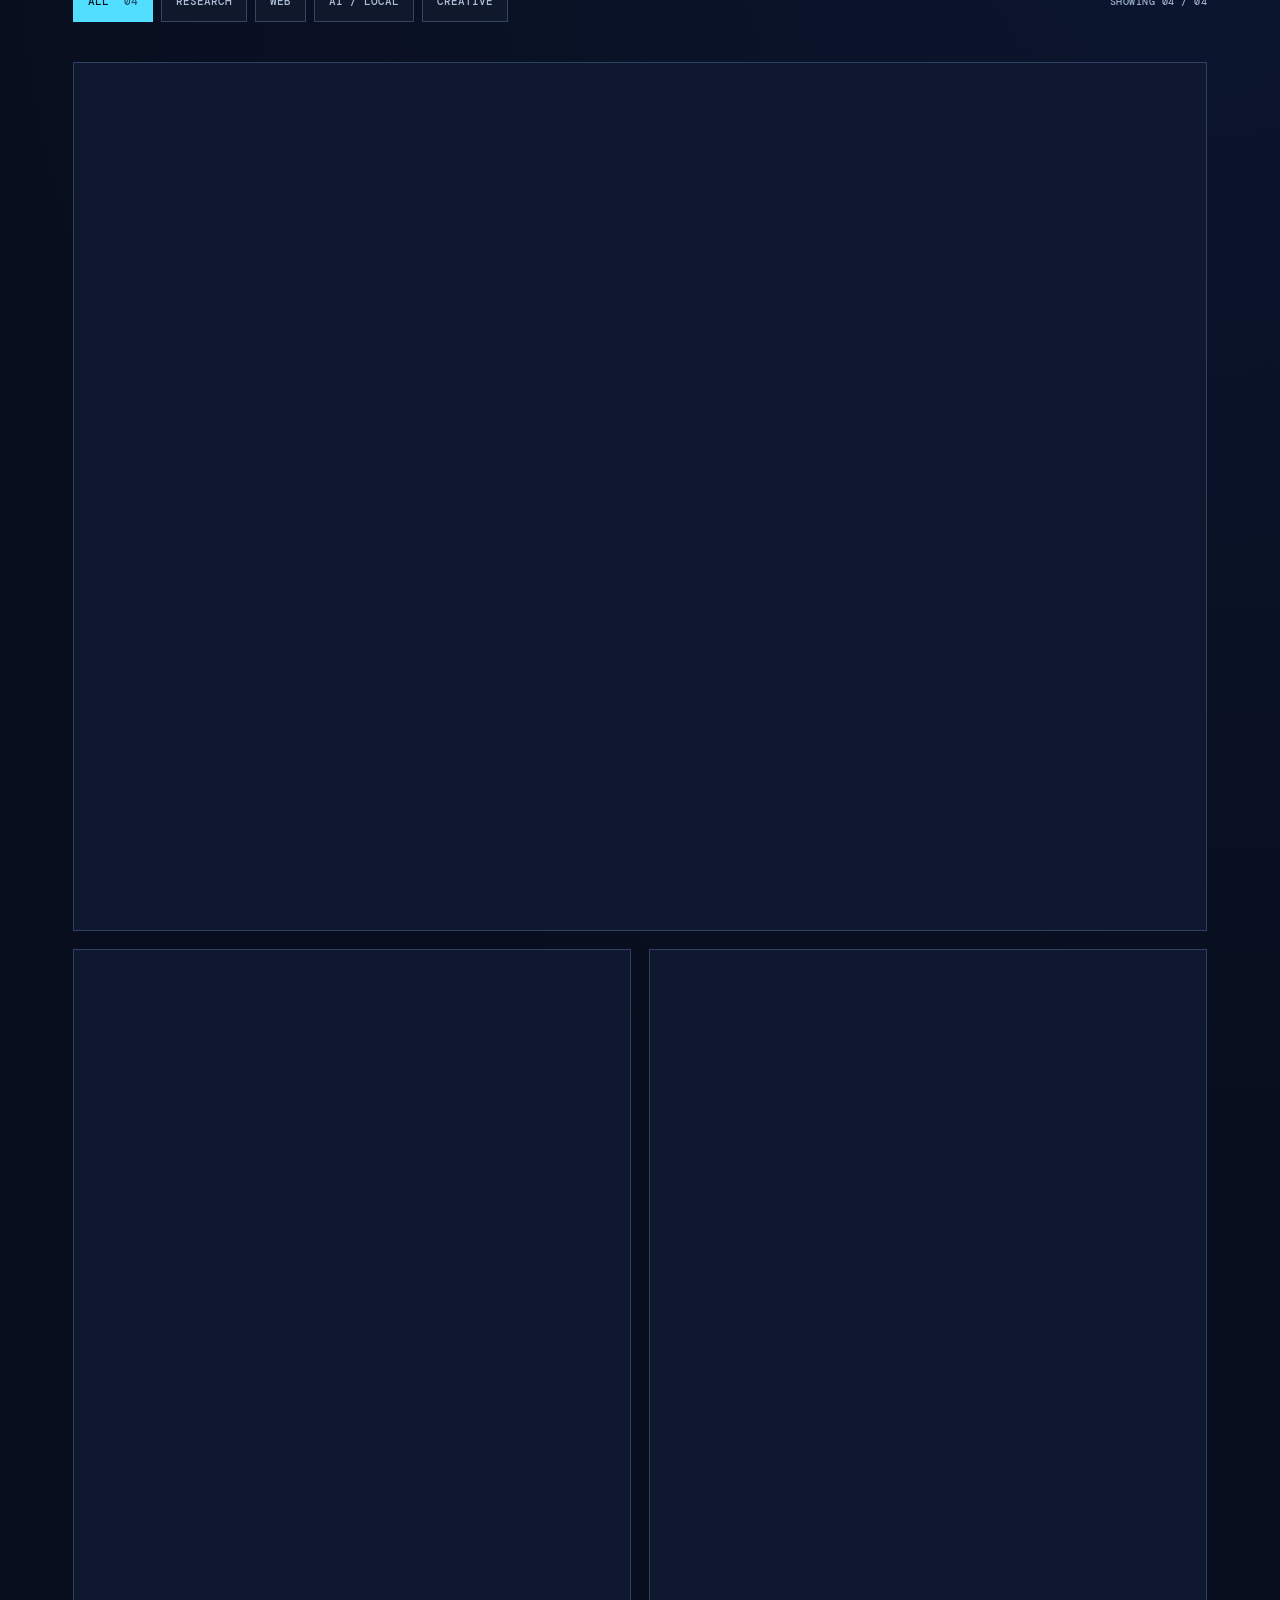
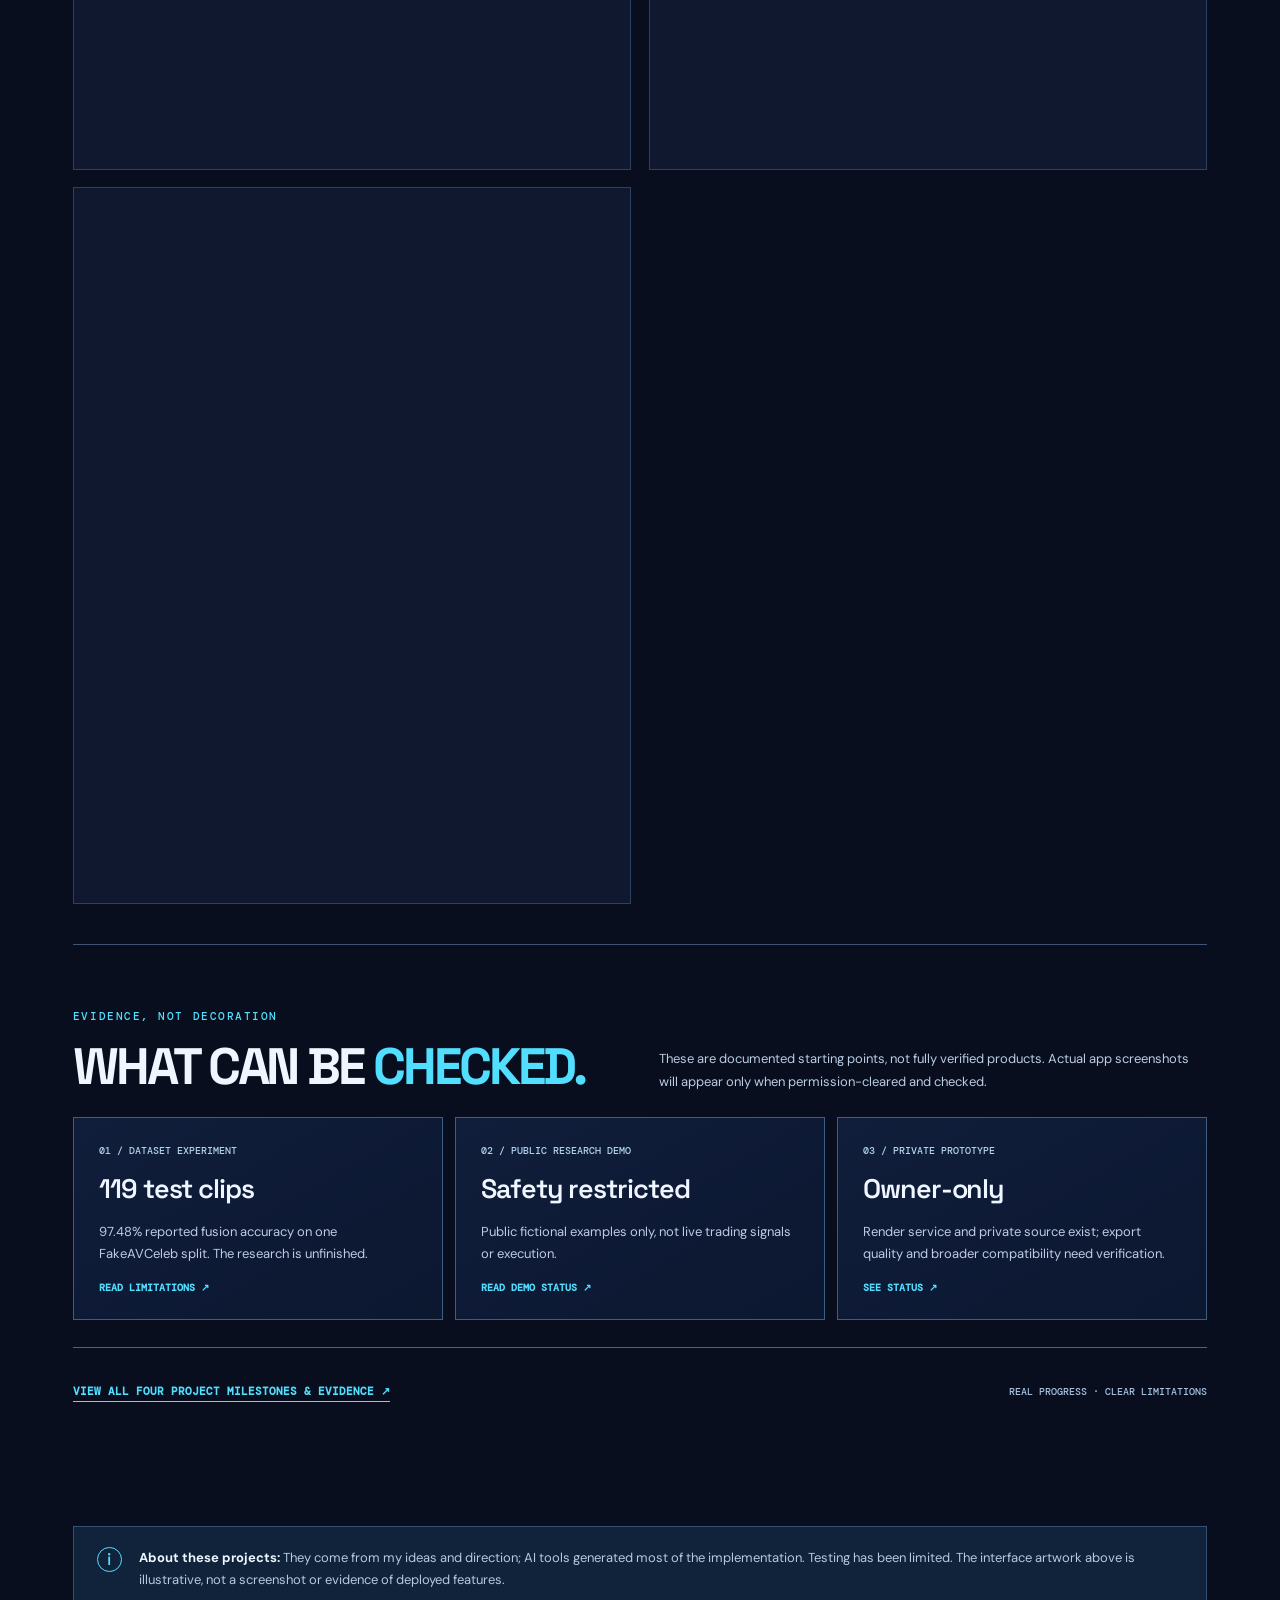
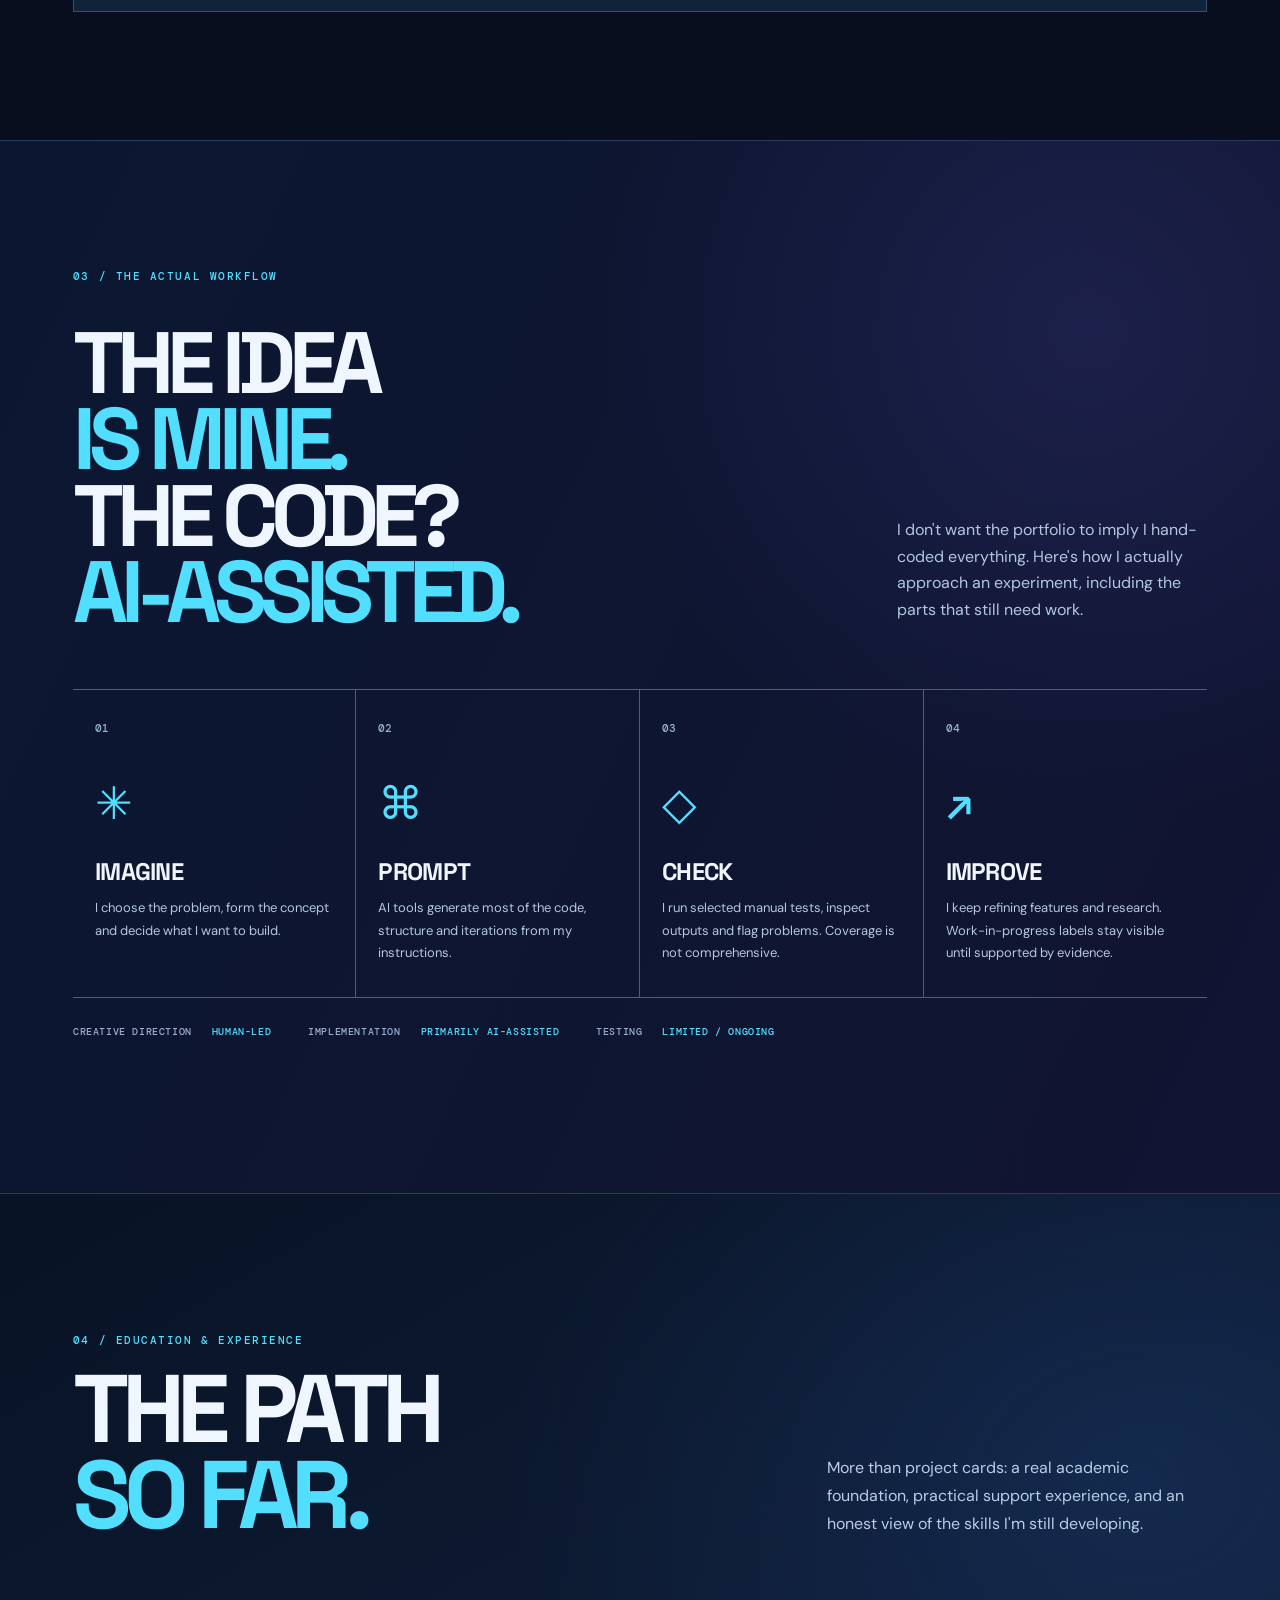
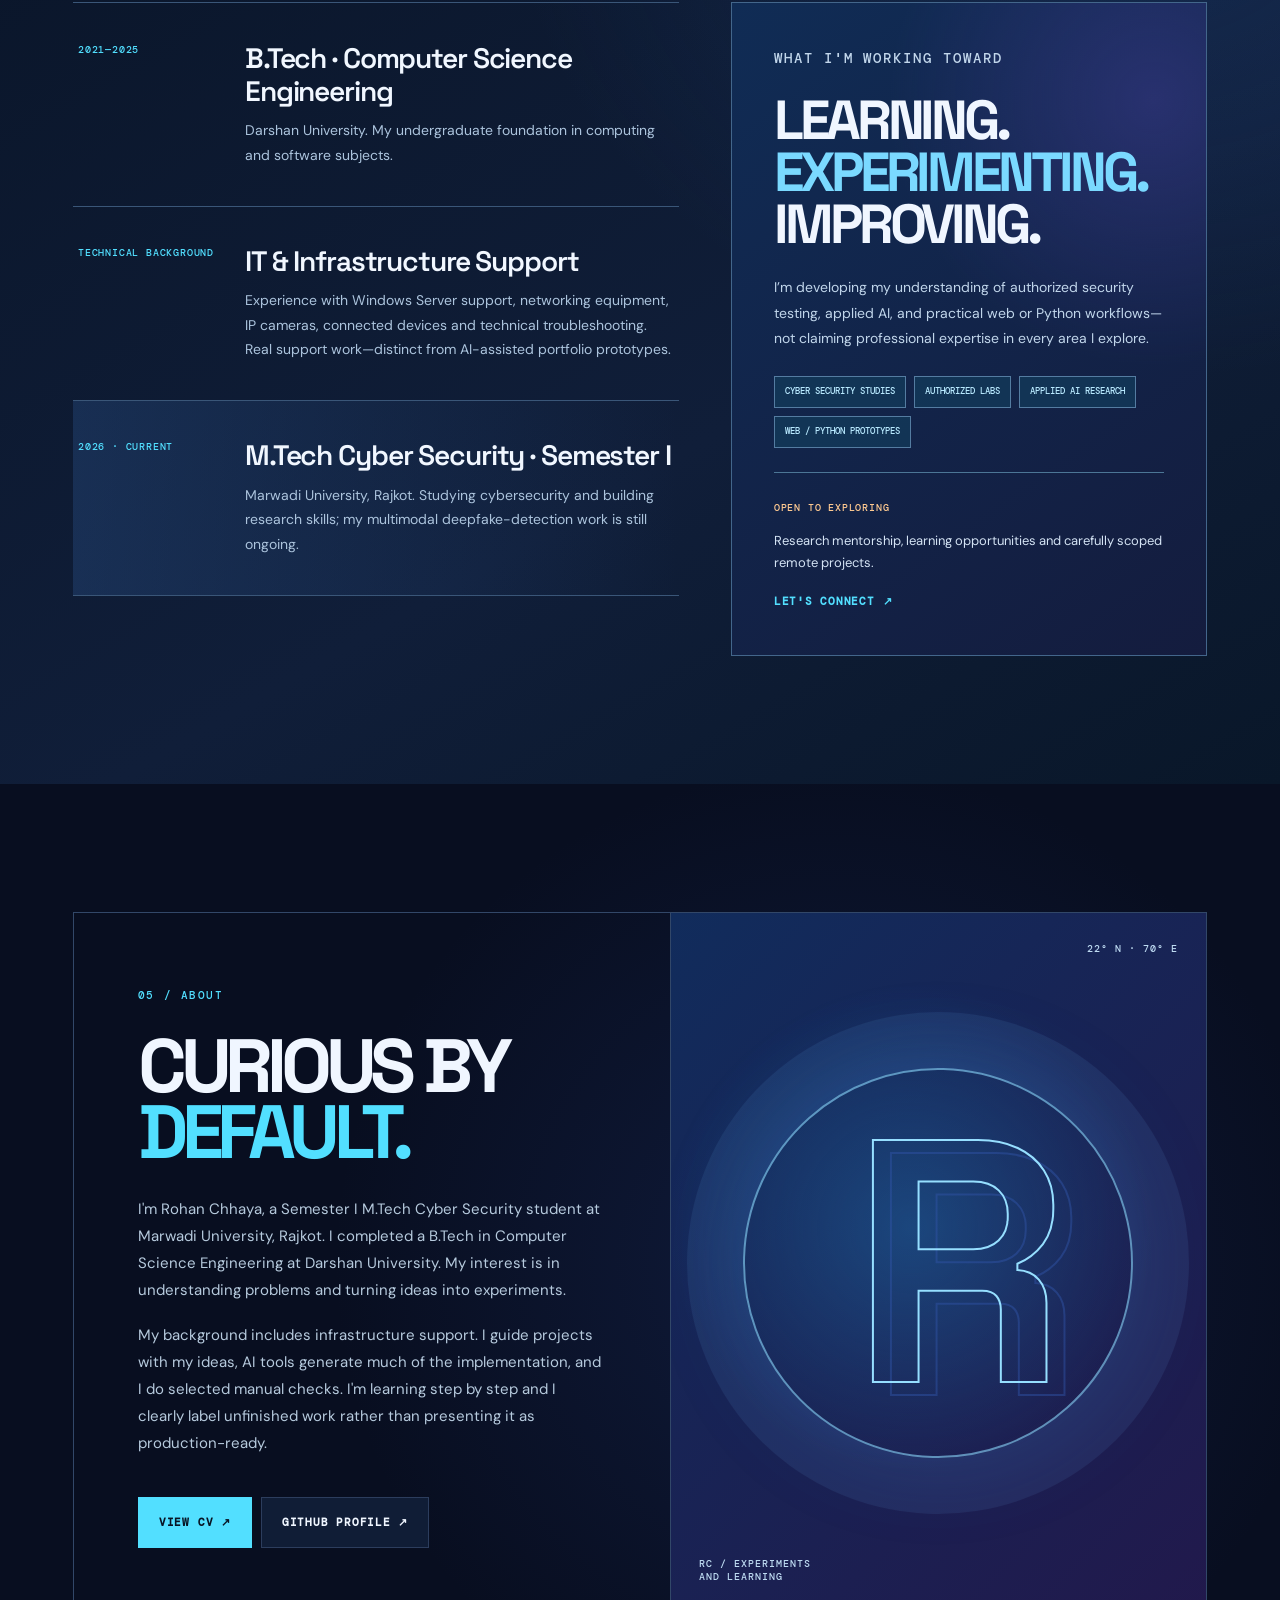
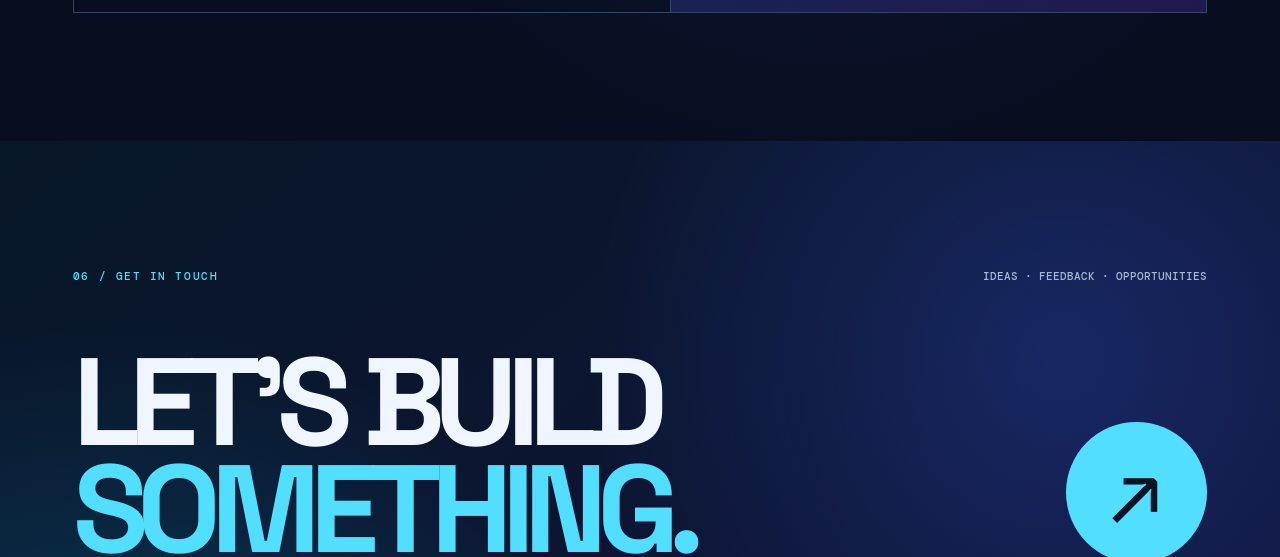
==== commit 1a3196f3: "chore(digital): remove excluded business project across site, CV, search, log and sitemap" ====
--- a/index.html
+++ b/index.html
@@ -97,23 +97,23 @@
             <div class="lab-footer"><span>PROTOTYPE MODE</span><span>NOT A PRODUCT DEMO</span></div>
           </div>
         </div>
-        <div class="hero-index"><span>SCROLL TO EXPLORE <span aria-hidden="true">↓</span></span><span>CREATING · TESTING · ITERATING</span><span>01 / 05</span></div>
+        <div class="hero-index"><span>SCROLL TO EXPLORE <span aria-hidden="true">↓</span></span><span>CREATING · TESTING · ITERATING</span><span>01 / 04</span></div>
       </section>
 
       <div class="motion-ribbon" aria-label="Areas explored"><div class="ribbon-track" aria-hidden="true"><span>CYBER SECURITY <b>✦</b> AI EXPERIMENTS <b>✦</b> CREATIVE TOOLS <b>✦</b> WEB PROJECTS <b>✦</b> BUILDING IN PUBLIC <b>✦</b> CYBER SECURITY <b>✦</b> AI EXPERIMENTS <b>✦</b> CREATIVE TOOLS <b>✦</b> WEB PROJECTS <b>✦</b> BUILDING IN PUBLIC <b>✦</b></span></div></div>
 
       <section class="work section-wrap" id="work" aria-labelledby="work-heading">
-        <div class="section-heading reveal"><div><p class="overline">02 / SELECTED EXPERIMENTS</p><h2 id="work-heading">THE <em>WORK.</em><br>IN PROGRESS.</h2></div><p>Five projects at different stages, from ongoing research to private prototypes and a safety-restricted public demo. Each card opens an honest case study.</p></div>
+        <div class="section-heading reveal"><div><p class="overline">02 / SELECTED EXPERIMENTS</p><h2 id="work-heading">THE <em>WORK.</em><br>IN PROGRESS.</h2></div><p>Four projects at different stages, from ongoing research to private prototypes and a safety-restricted public demo. Each card opens an honest case study.</p></div>
         <div class="filter-bar" role="group" aria-label="Filter projects">
-          <div class="filters" id="filters"><button type="button" class="filter is-active" data-filter="all" aria-pressed="true">ALL <span>05</span></button><button type="button" class="filter" data-filter="research" aria-pressed="false">RESEARCH</button><button type="button" class="filter" data-filter="web" aria-pressed="false">WEB</button><button type="button" class="filter" data-filter="ai" aria-pressed="false">AI / LOCAL</button><button type="button" class="filter" data-filter="creative" aria-pressed="false">CREATIVE</button></div>
-          <span class="work-count" id="work-count" aria-live="polite">SHOWING 05 / 05</span>
+          <div class="filters" id="filters"><button type="button" class="filter is-active" data-filter="all" aria-pressed="true">ALL <span>04</span></button><button type="button" class="filter" data-filter="research" aria-pressed="false">RESEARCH</button><button type="button" class="filter" data-filter="web" aria-pressed="false">WEB</button><button type="button" class="filter" data-filter="ai" aria-pressed="false">AI / LOCAL</button><button type="button" class="filter" data-filter="creative" aria-pressed="false">CREATIVE</button></div>
+          <span class="work-count" id="work-count" aria-live="polite">SHOWING 04 / 04</span>
         </div>
         <div class="project-grid" id="project-grid">
           <article class="project-card project-card-feature reveal" data-category="research ai" data-title="Multimodal Deepfake Detection" data-search="deepfake detection synthetic media FakeAVCeleb PyTorch research audio video ai ongoing">
             <a class="project-art art-deepfake" href="projects/deepfake-detection.html" aria-label="Read Deepfake Detection case study">
               <div class="art-label"><span>EXPERIMENT / 01</span><span>RESEARCH</span></div>
               <div class="face-viz" aria-hidden="true"><div class="face-shape"><span></span></div><div class="face-split"></div><div class="face-shape face-shape-second"><span></span></div><div class="face-scan"></div><div class="face-bars"><i></i><i></i><i></i><i></i><i></i><i></i><i></i><i></i><i></i><i></i><i></i><i></i></div></div>
-              <div class="art-bottom"><span>AV / FUSION / PROTOTYPE</span><span>01—05</span></div>
+              <div class="art-bottom"><span>AV / FUSION / PROTOTYPE</span><span>01—04</span></div>
             </a>
             <div class="project-text"><div class="project-meta"><span>01 / AI-ASSISTED RESEARCH</span><span class="project-status status-ongoing">● ONGOING</span></div><h3><a href="projects/deepfake-detection.html">Multimodal<br>Deepfake Detection <span aria-hidden="true">↗</span></a></h3><p>Initial audio/video fusion experiment using FakeAVCeleb. Research and broader validation are not complete; an early result is dataset-specific.</p><div class="project-tags"><span>PYTORCH</span><span>FAKEAVCELEB</span><span>RESEARCH</span></div><a class="project-cta" href="projects/deepfake-detection.html">READ CASE STUDY <span aria-hidden="true">↗</span></a></div>
           </article>
@@ -121,7 +121,7 @@
             <a class="project-art art-automoto" href="projects/automoto-studio.html" aria-label="Read AutoMoto Studio case study">
               <div class="art-label"><span>EXPERIMENT / 02</span><span>CREATIVE TOOLS</span></div>
               <div class="automoto-viz" aria-hidden="true"><div class="phone-frame"><div class="phone-top"><i></i><span>REC / 9:16</span></div><div class="car-shape"><span class="car-roof"></span><span class="car-body"></span><span class="wheel w-one"></span><span class="wheel w-two"></span></div><div class="phone-bottom"><span>CAR CUT / 001</span><b>●</b></div></div><div class="phone-rays"><span></span><span></span><span></span></div></div>
-              <div class="art-bottom"><span>VIDEO / MOTION / AUDIO</span><span>02—05</span></div>
+              <div class="art-bottom"><span>VIDEO / MOTION / AUDIO</span><span>02—04</span></div>
             </a>
             <div class="project-text"><div class="project-meta"><span>02 / CREATIVE BUILD</span><span class="project-status status-private">● PRIVATE WIP</span></div><h3><a href="projects/automoto-studio.html">AutoMoto<br>Studio <span aria-hidden="true">↗</span></a></h3><p>An owner-only, AI-assisted automotive Reel editor concept for combining photos, motion and music into vertical MP4 videos.</p><div class="project-tags"><span>PYTHON</span><span>VIDEO EXPORT</span><span>OWNER-ONLY</span></div><a class="project-cta" href="projects/automoto-studio.html">READ CASE STUDY <span aria-hidden="true">↗</span></a></div>
           </article>
@@ -129,7 +129,7 @@
             <a class="project-art art-market" href="projects/indian-market-lab.html" aria-label="Read Indian Market Lab case study">
               <div class="art-label"><span>EXPERIMENT / 03</span><span>RESEARCH TOOL</span></div>
               <div class="market-viz" aria-hidden="true"><div class="market-top">MARKET LAB <span>● SAFE DEMO</span></div><svg viewBox="0 0 520 245" preserveAspectRatio="none"><defs><pattern id="marketgrid" width="45" height="40" patternUnits="userSpaceOnUse"><path d="M45 0H0V40" fill="none" stroke="#5f9ac72a" stroke-width="1"/></pattern></defs><rect width="520" height="245" fill="url(#marketgrid)"/><path d="M0 201 L35 188 L70 207 L112 129 L154 141 L185 114 L225 135 L270 81 L303 102 L354 68 L390 79 L433 30 L477 58 L520 19" stroke="#71ebdb" stroke-width="4" fill="none" stroke-linejoin="round"/><path d="M0 201 L35 188 L70 207 L112 129 L154 141 L185 114 L225 135 L270 81 L303 102 L354 68 L390 79 L433 30 L477 58 L520 19 L520 245 L0 245Z" fill="#2cceb223" /></svg><div class="market-bottom">FICTIONAL DATA / NO TRADES</div></div>
-              <div class="art-bottom"><span>EDUCATIONAL SAFETY MODE</span><span>03—05</span></div>
+              <div class="art-bottom"><span>EDUCATIONAL SAFETY MODE</span><span>03—04</span></div>
             </a>
             <div class="project-text"><div class="project-meta"><span>03 / WEB RESEARCH TOOL</span><span class="project-status status-demo">● SAFE DEMO</span></div><h3><a href="projects/indian-market-lab.html">Indian<br>Market Lab <span aria-hidden="true">↗</span></a></h3><p>Public research interface restricted to fictional demonstrations and safety features. No public live trading signals or brokerage orders.</p><div class="project-tags"><span>FASTAPI</span><span>MARKET SAFETY</span><span>WEB</span></div><a class="project-cta" href="projects/indian-market-lab.html">READ CASE STUDY <span aria-hidden="true">↗</span></a></div>
           </article>
@@ -137,18 +137,11 @@
             <a class="project-art art-rovan" href="projects/rovan.html" aria-label="Read ROVAN AI case study">
               <div class="art-label"><span>EXPERIMENT / 04</span><span>LOCAL AI</span></div>
               <div class="rovan-viz" aria-hidden="true"><div class="rovan-core"><span>R</span></div><div class="rovan-wave"><i></i><i></i><i></i><i></i><i></i><i></i><i></i><i></i><i></i></div><div class="rovan-terminal">> wake phrase detected<span class="cursor"></span></div></div>
-              <div class="art-bottom"><span>OLLAMA / WHISPER / LOCAL</span><span>04—05</span></div>
+              <div class="art-bottom"><span>OLLAMA / WHISPER / LOCAL</span><span>04—04</span></div>
             </a>
             <div class="project-text"><div class="project-meta"><span>04 / LOCAL EXPERIMENT</span><span class="project-status status-local">● LOCAL PROTOTYPE</span></div><h3><a href="projects/rovan.html">ROVAN.<br>Local AI <span aria-hidden="true">↗</span></a></h3><p>Personal Windows voice-assistant experiment combining local language-model responses with offline speech tools.</p><div class="project-tags"><span>OLLAMA</span><span>WHISPER</span><span>WINDOWS</span></div><a class="project-cta" href="projects/rovan.html">READ CASE STUDY <span aria-hidden="true">↗</span></a></div>
           </article>
-          <article class="project-card reveal" data-category="web" data-title="Ashok Enterprise" data-search="ashok enterprise industrial recycling machinery catalog inquiry private website react vite supabase">
-            <a class="project-art art-ashok" href="projects/ashok-enterprise.html" aria-label="Read Ashok Enterprise case study">
-              <div class="art-label"><span>EXPERIMENT / 05</span><span>WEB APPLICATION</span></div>
-              <div class="ashok-viz" aria-hidden="true"><div class="ashok-glow"></div><div class="ashok-machine"><div class="machine-belt"></div><div class="machine-main"><span></span><span></span><span></span></div><div class="machine-roller a"></div><div class="machine-roller b"></div><div class="machine-hopper"></div></div><span class="ashok-annotate">INDUSTRIAL / CATALOG</span></div>
-              <div class="art-bottom"><span>PRIVATE SOURCE / NO LIVE LINK</span><span>05—05</span></div>
-            </a>
-            <div class="project-text"><div class="project-meta"><span>05 / WEB BUILD</span><span class="project-status status-private">● PRIVATE DEV</span></div><h3><a href="projects/ashok-enterprise.html">Ashok<br>Enterprise <span aria-hidden="true">↗</span></a></h3><p>AI-assisted website code for an industrial recycling machinery catalog and inquiry workflows. A matching public deployment is not verified.</p><div class="project-tags"><span>REACT / VITE</span><span>SUPABASE</span><span>PRIVATE</span></div><a class="project-cta" href="projects/ashok-enterprise.html">READ CASE STUDY <span aria-hidden="true">↗</span></a></div>
-          </article>
+          
         </div>
 <section class="review-block" aria-labelledby="review-heading">
   <div class="review-top"><span class="overline">EVIDENCE, NOT DECORATION</span><h3 id="review-heading">WHAT CAN BE <em>CHECKED.</em></h3><p>These are documented starting points, not fully verified products. Actual app screenshots will appear only when permission-cleared and checked.</p></div>
@@ -157,7 +150,7 @@
    <a href="projects/indian-market-lab.html#evidence" class="review-card"><span>02 / PUBLIC RESEARCH DEMO</span><strong>Safety restricted</strong><small>Public fictional examples only, not live trading signals or execution.</small><b>READ DEMO STATUS ↗</b></a>
    <a href="projects/automoto-studio.html#evidence" class="review-card"><span>03 / PRIVATE PROTOTYPE</span><strong>Owner-only</strong><small>Render service and private source exist; export quality and broader compatibility need verification.</small><b>SEE STATUS ↗</b></a>
   </div>
-  <p class="project-log-cta"><a href="project-log.html">VIEW ALL FIVE PROJECT MILESTONES &amp; EVIDENCE ↗</a><span>REAL PROGRESS · CLEAR LIMITATIONS</span></p>
+  <p class="project-log-cta"><a href="project-log.html">VIEW ALL FOUR PROJECT MILESTONES &amp; EVIDENCE ↗</a><span>REAL PROGRESS · CLEAR LIMITATIONS</span></p>
 </section>
         <div class="project-disclaimer"><span class="info-icon" aria-hidden="true">i</span><p><strong>About these projects:</strong> They come from my ideas and direction; AI tools generated most of the implementation. Testing has been limited. The interface artwork above is illustrative, not a screenshot or evidence of deployed features.</p></div>
       </section>
--- a/v5.css
+++ b/v5.css
@@ -234,18 +234,6 @@
 .rovan-terminal{position:absolute;bottom:16%;font:500 11px var(--mono);color:#a8eeff}
 .cursor{display:inline-block;width:6px;height:12px;background:#9af5ff;margin-left:5px;animation:blink 1s steps(2) infinite}
 @keyframes blink{50%{opacity:0}}
-.art-ashok{background:radial-gradient(circle at 60% 45%,#8972485b,transparent 44%),linear-gradient(150deg,#17273b,#29293c 60%,#0f1e35)}
-.ashok-viz{height:100%;position:relative;display:grid;place-items:center}
-.ashok-glow{position:absolute;width:270px;height:160px;border:1px solid #e3ab7177;transform:skewY(-15deg);box-shadow:0 0 40px #d09d6233}
-.ashok-machine{position:relative;width:250px;height:160px;transform:skewY(-9deg)}
-.machine-main{position:absolute;left:46px;top:37px;width:154px;height:80px;border:3px solid #d9d0b6;background:linear-gradient(120deg,#5f7289,#202c45);display:flex;align-items:center;justify-content:space-around}
-.machine-main span{width:12px;height:57px;background:repeating-linear-gradient(0deg,#d6d4bb 0 5px,#6a7784 5px 10px)}
-.machine-belt{position:absolute;left:20px;right:15px;top:119px;height:16px;background:linear-gradient(#9ab6b5,#445668);transform:skewX(24deg)}
-.machine-roller{position:absolute;bottom:12px;width:35px;height:35px;border-radius:50%;border:8px solid #1c2438;background:#e0c49b}
-.machine-roller.a{left:51px}.machine-roller.b{right:39px}
-.machine-hopper{position:absolute;top:0;left:92px;width:65px;height:42px;background:linear-gradient(#d1cab4,#7b8a95);clip-path:polygon(0 0,100% 0,75% 100%,24% 100%)}
-.ashok-annotate{position:absolute;right:10%;top:16%;font:500 9px var(--mono);color:#e6c5a5;writing-mode:vertical-rl}
-
 /* Process */
 .process{background:radial-gradient(circle at 85% 18%,#35367b59,transparent 35%),linear-gradient(115deg,#0b1731,#111432);border-block:1px solid #263b60}
 .process-heading{max-width:1180px;display:grid;grid-template-columns:1fr 310px;gap:40px;align-items:end;margin-bottom:58px}
